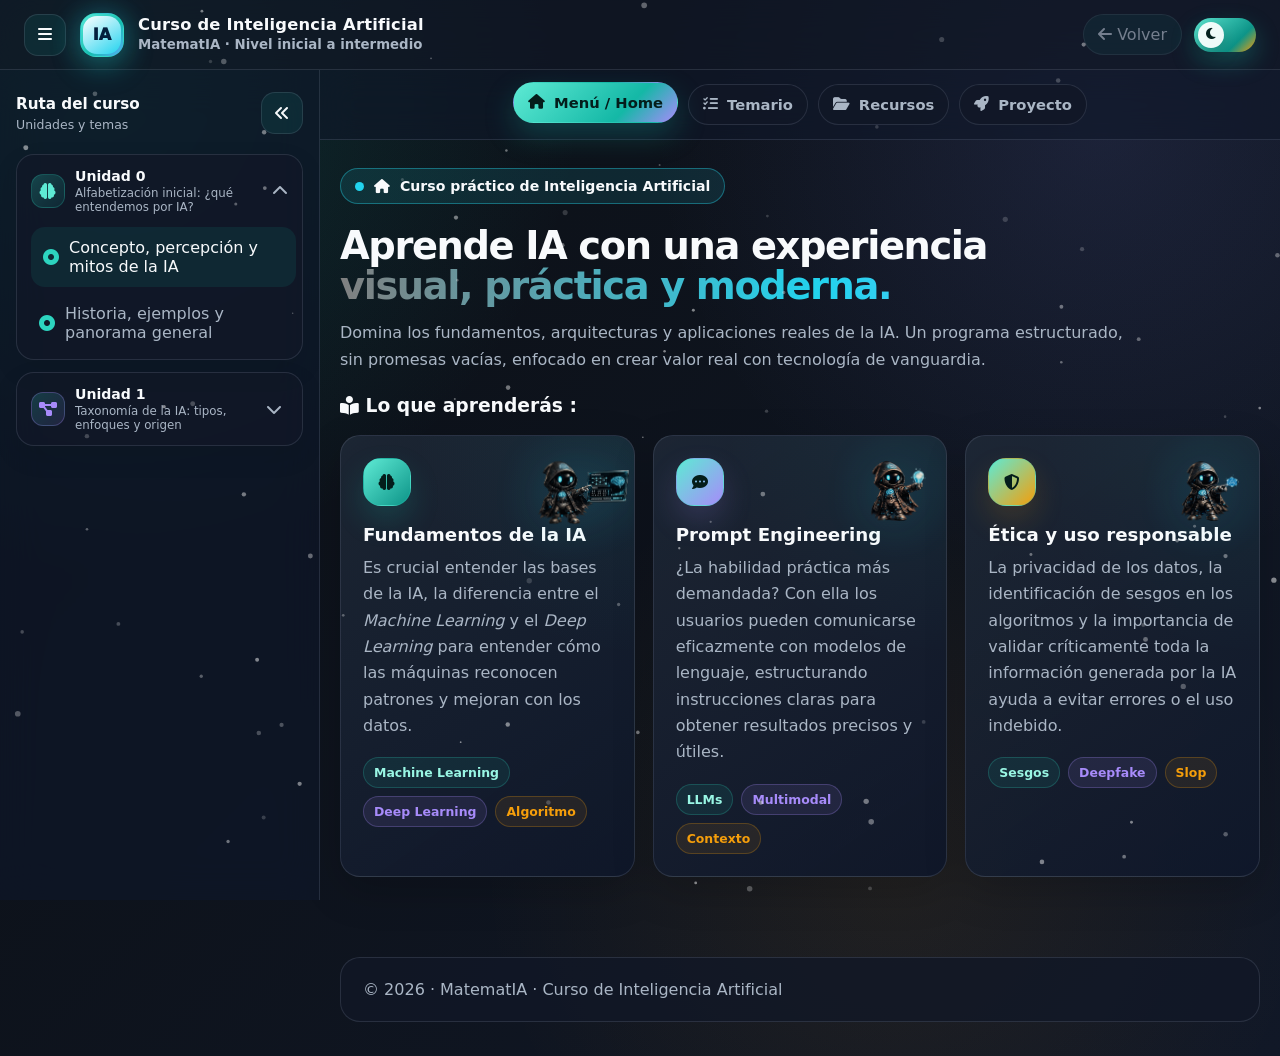
==== index.html @ 4a7d92e7 "03-10-2026" ====
<!DOCTYPE html>

<html data-theme="dark" lang="es">
<head>
<meta charset="utf-8"/>
<meta content="width=device-width, initial-scale=1.0" name="viewport"/>
<title>Curso de Inteligencia Artificial | Teal Academy</title>
<!-- Iconos: Font Awesome CDN -->
<link href="https://cdnjs.cloudflare.com" rel="preconnect"/>
<link href="https://cdnjs.cloudflare.com/ajax/libs/font-awesome/6.5.0/css/all.min.css" rel="stylesheet"/>
<link rel="stylesheet" href="assets/css/base.css">

  <!-- Dependencias del contenido histórico de Unidad 0 -->
  <script src="https://cdn.tailwindcss.com"></script>
  <script src="assets/js/tailwind-config.js"></script>
  <script src="https://unpkg.com/lucide@latest"></script>

  <link rel="stylesheet" href="assets/css/tema-0-1.css">
  <link rel="stylesheet" href="assets/css/tema-0-2.css">
  <link rel="stylesheet" href="assets/css/unidad-1.css">
  <link rel="stylesheet" href="assets/css/tema-1-1.css">
  <link rel="stylesheet" href="assets/css/tema-1-2.css">
  <link rel="stylesheet" href="assets/css/tema-1-3.css">
  <link rel="stylesheet" href="assets/css/tema-1-4.css">
  <link rel="stylesheet" href="assets/css/integracion.css">

</head>
<body>
<canvas aria-hidden="true" class="snow-canvas" id="snowCanvas"></canvas>
<header class="course-header">
<div class="brand">
<button aria-label="Abrir menú lateral" class="collapse-button" id="mobileMenuButton">
<i class="fa-solid fa-bars"></i>
</button>
<div class="brand-icon">
<span class="brand-mark">IA</span>
</div>
<div class="brand-title">
<strong>Curso de Inteligencia Artificial</strong>
<small>MatematIA · Nivel inicial a intermedio</small>
</div>
</div>
<div class="header-actions">
<button aria-disabled="true" class="back-button">
<i class="fa-solid fa-arrow-left"></i>
        Volver
      </button>
<button aria-label="Cambiar tema" class="theme-toggle" id="themeToggle">
<span><i class="fa-solid fa-moon"></i></span>
</button>
</div>
</header>
<div class="app-shell">
<aside class="left-sidebar" id="leftSidebar">
<div class="sidebar-top">
<div class="sidebar-title">
<strong>Ruta del curso</strong>
<small>Unidades y temas</small>
</div>
<button aria-label="Contraer o expandir menú lateral" class="collapse-button sidebar-toggle-button" id="collapseSidebar" title="Contraer o expandir menú lateral">
<i class="fa-solid fa-angles-left" id="collapseIcon"></i>
</button>
</div>
<div id="unitsMenu"></div>
</aside>
<main class="main">
<nav aria-label="Navegación principal" class="top-nav">
<div class="nav-pills">
<button class="nav-pill active" data-section="home">
<i class="fa-solid fa-house"></i>
<span>Menú / Home</span>
</button>
<button class="nav-pill" data-section="temario">
<i class="fa-solid fa-list-check"></i>
<span>Temario</span>
</button>
<!--<button class="nav-pill" data-section="curso">
            <i class="fa-solid fa-graduation-cap"></i>
            <span>Curso</span>
          </button>-->
<button class="nav-pill" data-section="recursos">
<i class="fa-solid fa-folder-open"></i>
<span>Recursos</span>
</button>
<button class="nav-pill" data-section="proyecto">
<i class="fa-solid fa-rocket"></i>
<span>Proyecto</span>
</button>
</div>
</nav>
<section class="hero" id="hero">
<div class="hero-grid">
<div>
<div class="hero-eyebrow">
<i class="fa-solid fa-sparkles"></i>
<span id="heroUnit">Unidad 0</span>
</div>
<h1>
<span id="heroTheme">Fundamentos</span>
<span id="heroTopic">de IA</span>
</h1>
<p id="heroDescription">
              Explora conceptos clave, herramientas y prácticas para construir soluciones inteligentes con una visión clara, ética y aplicada.
            </p>
<div class="cta-row">
<button class="enroll-button" id="enrollButton">
<i class="fa-solid fa-bolt"></i>
                Inscribirme al curso
              </button>
<span class="micro-stat">
<i class="fa-solid fa-clock"></i>
                24 horas estimadas
              </span>
</div>
</div>
<div class="hero-visual">
<img alt="Ilustración IA Generativa" class="hero-image" onmouseout="this.src='assets/images/ia_gen_transparente2.png'" onmouseover="this.src='assets/images/ia_gen_transparente.png'" src="assets/images/ia_gen_transparente2.png"/>
<div class="orbit-card">
<strong>Machine Learning</strong>
<small>Modelos que aprenden de datos</small>
</div>
<div class="orbit-card">
<strong>GenAI</strong>
<small>Prompts, agentes y automatización</small>
</div>
<div class="orbit-card">
<strong>Ética</strong>
<small>Uso responsable y trazable</small>
</div>
</div>
</div>
</section>
<section class="content">
<article class="section active" id="section-home">
<div class="section-header">
<div class="eyebrow"><span class="pulse-dot"></span><i class="fa-solid fa-house"></i> Curso práctico de Inteligencia Artificial</div>
<h2>Aprende IA con una experiencia <span class="gradient-text">visual, práctica y moderna.</span></h2>
<p>
              Domina los fundamentos, arquitecturas y aplicaciones reales de la IA. Un programa estructurado, sin promesas vacías, enfocado en crear valor real con tecnología de vanguardia.
            </p>
</div>
<h3><i class="fa-solid fa-book-open-reader"></i> Lo que aprenderás :</h3>
<div class="cards-grid">
<div class="card">
<div class="section-heading with-mascot">
<div class="card-icon"><i class="fas fa-brain"></i></div>
<h3>Fundamentos de la IA</h3>
<img alt="Mascota robótica del curso presentando conceptos de redes neuronales" class="section-mascot-right" src="assets/images/lumen4.png">
</img></div>
<p>Es crucial entender las bases de la IA, la diferencia entre el <i>Machine Learning</i> y el <i>Deep Learning</i> para entender cómo las máquinas reconocen patrones y mejoran con los datos.</p>
<div class="tag-list">
<span class="tag">Machine Learning</span>
<span class="tag">Deep Learning</span>
<span class="tag">Algoritmo</span>
</div>
</div>
<div class="card">
<div class="section-heading with-mascot">
<div class="card-icon"><i class="fa-solid fa-comment-dots"></i></div>
<h3>Prompt Engineering</h3>
<img alt="Mascota robótica del curso presentando conceptos de redes neuronales" class="section-mascot-right" src="assets/images/lumen1.png"/>
</div>
<p>¿La habilidad práctica más demandada? Con ella los usuarios pueden comunicarse eficazmente con modelos de lenguaje, estructurando instrucciones claras para obtener resultados precisos y útiles.</p>
<div class="tag-list">
<span class="tag">LLMs</span>
<span class="tag">Multimodal</span>
<span class="tag">Contexto</span>
</div>
</div>
<div class="card">
<div class="section-heading with-mascot">
<div class="card-icon"><i class="fa-solid fa-shield-halved"></i></div>
<h3>Ética y uso responsable</h3>
<img alt="Mascota robótica del curso presentando conceptos de redes neuronales" class="section-mascot-right" src="assets/images/lumen3.png"/>
</div>
<p>La privacidad de los datos, la identificación de sesgos en los algoritmos y la importancia de validar críticamente toda la información generada por la IA ayuda a evitar errores o el uso indebido.</p>
<div class="tag-list">
<span class="tag">Sesgos</span>
<span class="tag">Deepfake</span>
<span class="tag">Slop</span>
</div>
</div>
</div>
</article>
<article class="section" id="section-temario">
<div class="section-header">
<div class="eyebrow"><span class="pulse-dot"></span><i class="fa-solid fa-list-check"></i> Temario</div>
<h2>Unidades y temas del curso.</h2>
</div>
<div class="syllabus" id="syllabusList"></div>
</article>
<article class="section" id="section-curso">
<div class="section-header">
<div class="eyebrow"><span class="pulse-dot"></span><i class="fa-solid fa-graduation-cap"></i> Curso</div>
<h2 id="courseSectionTitle">Contenido interactivo del tema.</h2>
<p id="courseSectionDescription">
              Selecciona una unidad y tema desde el menú lateral para actualizar la portada y las tarjetas del carrusel.
            </p>
</div>
<div class="course-toolbar">
<div>
<strong id="currentLessonName">Unidad 0 · Tema 1</strong>
<span id="currentLessonMeta">Concepto, percepción y mitos de la IA</span>
</div>
<div class="progress-wrap">
<div class="progress-label">
<span>Progreso</span>
<span id="progressPercent">35%</span>
</div>
<div class="progress-bar">
<div class="progress-fill" id="progressFill"></div>
</div>
</div>
</div>
<div class="carousel-shell">
<div class="carousel-header">
<div>
<h3 id="carouselTitle">Subtemas del módulo</h3>
<p id="carouselSubtitle">Explora las tarjetas de izquierda a derecha.</p>
</div>
<button class="lesson-expand-button" id="startTopicButton" type="button">
<span class="pulse-dot"></span>
<span class="expand-copy">
<i class="fa-solid fa-book-open-reader"></i>
                  Iniciar tema
                </span>
<span aria-hidden="true" class="expand-icon">
<i class="fa-solid fa-up-right-and-down-left-from-center"></i>
</span>
</button>
<div class="carousel-actions">
<button aria-label="Tarjeta anterior" class="carousel-btn" id="prevCard">
<i class="fa-solid fa-chevron-left"></i>
</button>
<button aria-label="Tarjeta siguiente" class="carousel-btn" id="nextCard">
<i class="fa-solid fa-chevron-right"></i>
</button>
</div>
</div>
<div class="carousel-track" id="lessonCarousel"></div>
</div>
</article>
<article class="section" id="section-recursos">
<div class="section-header">
<div class="eyebrow"><span class="pulse-dot"></span><i class="fa-solid fa-folder-open"></i> Recursos</div>
<h2>Material complementario.</h2>
<p>
              Agrega aquí enlaces, documentos, notebooks, datasets o lecturas recomendadas para reforzar el aprendizaje.
            </p>
</div>
<div class="resource-list">
<a class="resource-card" href="#" onclick="return false;">
<div class="left">
<i class="fa-solid fa-file-pdf"></i>
<div>
<strong>Guía rápida de IA</strong>
<small>Documento introductorio en PDF</small>
</div>
</div>
<i class="fa-solid fa-arrow-up-right-from-square arrow"></i>
</a>
<a class="resource-card" href="#" onclick="return false;">
<div class="left">
<i class="fa-solid fa-code"></i>
<div>
<strong>Notebooks de práctica</strong>
<small>Ejercicios con Python y ejemplos guiados</small>
</div>
</div>
<i class="fa-solid fa-arrow-up-right-from-square arrow"></i>
</a>
<a class="resource-card" href="#" onclick="return false;">
<div class="left">
<i class="fa-solid fa-database"></i>
<div>
<strong>Datasets de ejemplo</strong>
<small>Datos para clasificación, regresión y clustering</small>
</div>
</div>
<i class="fa-solid fa-arrow-up-right-from-square arrow"></i>
</a>
<a class="resource-card" href="#" onclick="return false;">
<div class="left">
<i class="fa-solid fa-link"></i>
<div>
<strong>Lecturas recomendadas</strong>
<small>Artículos sobre IA generativa, ética y automatización</small>
</div>
</div>
<i class="fa-solid fa-arrow-up-right-from-square arrow"></i>
</a>
</div>
</article>
<article class="section" id="section-proyecto">
<div class="section-header">
<div class="eyebrow"><span class="pulse-dot"></span><i class="fa-solid fa-solid fa-rocket"></i> Proyecto final</div>
<h2>Construye un asistente inteligente aplicado a un caso real.</h2>
<p>
              El proyecto busca integrar prompts, análisis de datos, automatización y evaluación de resultados en una solución funcional.
            </p>
</div>
<div class="project-box">
<div class="project-score">
<div class="big">100%</div>
<h3>Proyecto integrador</h3>
<p>
                Al finalizar, el estudiante podrá diseñar un flujo con IA que reciba información, la procese, genere recomendaciones
                y entregue una salida útil para negocio, educación o productividad.
              </p>
<div class="tag-list">
<span class="tag">Prompting</span>
<span class="tag">Datos</span>
<span class="tag">Automatización</span>
<span class="tag">Evaluación</span>
</div>
</div>
<div class="timeline">
<div class="timeline-step">
<div class="number">1</div>
<div>
<h3>Define el problema</h3>
<p>Elige un caso de uso, usuarios objetivo, entradas, salidas y métricas de éxito.</p>
</div>
</div>
<div class="timeline-step">
<div class="number">2</div>
<div>
<h3>Diseña el flujo IA</h3>
<p>Crea prompts, reglas de validación, estructura de datos y lógica de respuesta.</p>
</div>
</div>
<div class="timeline-step">
<div class="number">3</div>
<div>
<h3>Presenta resultados</h3>
<p>Entrega una demo, documentación breve y evaluación de riesgos o mejoras futuras.</p>
</div>
</div>
</div>
</div>
</article>
</section>
<footer>
<span>© 2026 · MatematIA · Curso de Inteligencia Artificial</span>
</footer>
</main>
</div>

<div class="toast" id="toast">
<i class="fa-solid fa-circle-check"></i>
    Solicitud de inscripción registrada.
  </div>


  <!-- ======================================================
       CONTENIDO REAL EMBEBIDO · UNIDAD 0
       Cada topic.segmentOpen abre su segmento y slideIndex.
       ====================================================== -->
<section aria-hidden="true" aria-label="Tema 0.1 Concepto, percepción y mitos de la IA" class="is-closed" id="ia-topic-segment">
<header class="ia-seg-header">
<div class="ia-seg-eyebrow">◈ Curso de IA</div>
<div class="ia-seg-title-wrap">
<h1 class="ia-seg-title">Tema 0.1 · Concepto, percepción y mitos de la IA</h1>
</div>
<button aria-label="Cerrar segmento" class="ia-seg-close" title="Cerrar" type="button">🔙</button>
</header>
<div class="ia-seg-subtitle-bar">
<p class="ia-seg-subtitle" id="iaDynamicSubtitle"></p>
</div>
<main class="ia-seg-viewport">
<div class="ia-seg-track" id="iaTrack">
<!-- ==================================================
           1. CONTENIDO GENERADO POR IA
           ================================================== -->
<article class="ia-slide">
<div class="ia-section-head">
<div>
<h2>¿Puedes reconocer lo generado por IA?</h2>
<p>
              Explora dos mini-retos. Haz clic en cada tarjeta para revelar la respuesta.
              Puedes pedir una nueva pareja aleatoria sin repetir inmediatamente la anterior.
            </p>
</div>
<span class="ia-chip">👁️ Observa · compara · revela</span>
</div>
<div class="ia-grid-2">
<section class="ia-card ia-part">
<div class="ia-part-head">
<h3>🖼️ Reto de imágenes</h3>
<button class="ia-btn secondary" id="newImagePair" type="button">Cambiar pareja</button>
</div>
<div class="ia-flip-grid" id="imagePair"></div>
</section>
<section class="ia-card ia-part">
<div class="ia-part-head">
<h3>🎬 Reto de videos</h3>
<button class="ia-btn secondary" id="newVideoPair" type="button">Cambiar pareja</button>
</div>
<div class="ia-flip-grid" id="videoPair"></div>
</section>
</div>
<!--<div class="ia-card" style="padding:18px;margin-top:18px;">
          <strong style="display:block;margin-bottom:8px;">Nota para implementación</strong>
          <span style="color:var(--muted);line-height:1.6;font-size:13px;">
            Las seis imágenes están incrustadas como SVG dentro del código y los cuatro videos usan
            recursos de demostración. Para una actividad real, sustituye las URLs de la biblioteca por
            materiales cuya procedencia hayas verificado.
          </span>
        </div>-->
</article>
<!-- ==================================================
           2. PERCEPCIÓN SOCIAL
           ================================================== -->
<article class="ia-slide">
<div class="ia-section-head">
<div>
<h2>¿Cómo percibimos a la IA?</h2>
<p>
              Antes de definirla formalmente, registra tu intuición. Tus respuestas se convierten
              en tarjetas para contrastarlas después con el resto del tema.
            </p>
</div>
<span class="ia-chip">💬 Reflexión inicial</span>
</div>
<section class="ia-card ia-question-box" id="perceptionForm">
<div class="ia-question-row">
<label for="q1">¿Qué es la IA para ti?</label>
<textarea id="q1" placeholder="Escribe tu respuesta..."></textarea>
</div>
<div class="ia-question-row">
<label for="q2">¿Crees que la IA piensa?</label>
<input id="q2" placeholder="Sí, no, depende... ¿por qué?" type="text"/>
</div>
<div class="ia-question-row">
<label for="q3">¿Crees que la IA te quitará tu empleo?</label>
<input id="q3" placeholder="Escribe tu percepción..." type="text"/>
</div>
<div class="ia-save-row">
<button class="ia-btn" id="savePerception" type="button">Guardar respuestas</button>
</div>
</section>
<div aria-live="polite" class="ia-response-zone" id="perceptionResponses"></div>
</article>
<!-- ==================================================
           3. CONCEPTO GENERAL
           ================================================== -->
<article class="ia-slide">
<div class="ia-section-head">
<div>
<h2>Concepto general de IA</h2>
<p>
              No existe una sola definición universal. Estas formulaciones muestran cómo el concepto
              ha evolucionado desde “hacer máquinas inteligentes” hasta construir agentes capaces de
              percibir, razonar y actuar.
            </p>
</div>
<span class="ia-chip">🧠 Definiciones clave</span>
</div>
<div class="ia-grid-3">
<section class="ia-card ia-definition">
<div class="quote">
              “La ciencia y la ingeniería de hacer máquinas inteligentes,
              especialmente programas de cómputo inteligentes.”
            </div>
<div class="author">John McCarthy · 2007</div>
</section>
<section class="ia-card ia-definition">
<div class="quote">
              “El estudio de agentes que reciben percepciones del entorno y realizan acciones.”
            </div>
<div class="author">Stuart Russell &amp; Peter Norvig</div>
</section>
<section class="ia-card ia-definition">
<div class="quote">
              “Sistemas diseñados para operar con distintos niveles de autonomía y que,
              tras su despliegue, pueden generar resultados como predicciones, contenido,
              recomendaciones o decisiones.”
            </div>
<div class="author">Síntesis inspirada en la definición del AI Act de la UE</div>
</section>
</div>
<section class="ia-card ia-friendly">
<h3>✨ Una definición más cercana</h3>
<p>
            La IA es una forma de construir sistemas capaces de encontrar patrones, aprender de ejemplos
            y producir una respuesta útil —como una predicción, una recomendación, texto, imágenes o acciones—
            sin que una persona tenga que programar de forma explícita cada decisión posible.
          </p>
</section>
</article>
<!-- ==================================================
           4. IMAGINARIO COLECTIVO
           ================================================== -->
<article class="ia-slide">
<div class="ia-section-head">
<div>
<h2>IA en el imaginario colectivo</h2>
<p>
              El cine, la animación y la ciencia ficción han moldeado gran parte de lo que esperamos,
              tememos o deseamos de una inteligencia artificial.
            </p>
</div>
<span class="ia-chip">🎞️ Cultura pop + IA</span>
</div>
<div class="ia-culture-grid">
<div class="ia-card ia-culture-card" style="background-image: url('https://dialektika.org/wp-content/uploads//2024/10/b5725192-0a5a-4bc3-abff-a5bdcf007e79_16-9-discover-aspect-ratio_default_0.jpg');background-size: cover;background-position: center;background-repeat: no-repeat;"><span>1984</span><h3>Terminator</h3></div>
<div class="ia-card ia-culture-card" style="background-image: url('https://disney.images.edge.bamgrid.com/ripcut-delivery/v2/variant/disney/d78863c9-1d4d-44aa-bfa0-1af5ceb6826b/compose?format=webp&amp;width=2560');background-size: cover;background-position: center;background-repeat: no-repeat;"><span>2014</span><h3>Baymax</h3></div>
<div class="ia-card ia-culture-card" style="background-image: url('https://codigocine.com/wp-content/uploads/2020/05/her-pelicula-foto.jpg');background-size: cover;background-position: center;background-repeat: no-repeat;"><span>2013</span><h3>Her</h3></div>
<div class="ia-card ia-culture-card" style="background-image: url('https://filmfilicos.com/wp-content/uploads/2018/09/yo-robot.jpg');background-size: cover;background-position: center;background-repeat: no-repeat;"><span>2004</span><h3>Yo, Robot</h3></div>
<div class="ia-card ia-culture-card" style="background-image: url('https://static01.nyt.com/images/2017/09/10/arts/10BLADERUNNER2/10BLADERUNNER2-videoSixteenByNineJumbo1600.jpg');background-size: cover;background-position: center;background-repeat: no-repeat;"><span>1982</span><h3>Blade Runner</h3></div>
<div class="ia-card ia-culture-card" style="background-image: url('https://i.blogs.es/83f554/ghost-in-the-shell-2-innocence-3/500_333.jpeg');background-size: cover;background-position: center;background-repeat: no-repeat;"><span>1995</span><h3>Ghost in the Shell</h3></div>
<div class="ia-card ia-culture-card" style="background-image: url('https://imagenes.hobbyconsolas.com/files/image_640_360/uploads/imagenes/2025/04/12/69047ab8bb7b0.jpeg');background-size: cover;background-position: center;background-repeat: no-repeat;"><span>1999</span><h3>Matrix</h3></div>
</div>
<section class="ia-card ia-special" style="background-image: url('https://hips.hearstapps.com/es.h-cdn.co/fotoes/images/peliculas/ex-machina/fotos/29183716-1-esl-ES/FOTOS.jpg');background-size:auto;background-position: center;background-repeat: no-repeat;">
<h3>🎥 Mención especial · Ex Machina (2014)</h3>
<p>
            Suele destacarse como una representación más sobria y plausible de varios dilemas de la IA:
            interacción humano–máquina, manipulación, evaluación de conducta, objetivos no alineados y la
            dificultad de inferir “intenciones” a partir de una conversación convincente. No predice literalmente
            cómo será la IA, pero funciona muy bien como recomendación para discutir límites, confianza y antropomorfización.
          </p>
</section>
<div class="ia-card ia-open-question">
          ¿Qué otro(s) icono(s) de la cultura pop referentes a la IA, agregarías?
        </div>
</article>
<!-- ==================================================
           5. LIMITACIONES INICIALES
           ================================================== -->
<article class="ia-slide">
<div class="ia-section-head">
<div>
<h2>Limitaciones iniciales</h2>
<p>
              Separar capacidades reales de expectativas exageradas ayuda a usar la IA con criterio.
            </p>
</div>
<span class="ia-chip">⚖️ Puede / no puede</span>
</div>
<div class="ia-grid-2">
<section class="ia-card ia-limit-card good">
<h3 class="ia-limit-title">✅ Lo que sí puede hacer la IA</h3>
<div class="ia-limit-list">
<div class="ia-limit-item">
<div class="ia-limit-icon">📊</div>
<div>
<strong>Analizar datos</strong>
<span>Detecta patrones y errores ocultos en grandes cantidades de información en segundos.</span>
</div>
</div>
<div class="ia-limit-item">
<div class="ia-limit-icon">✍️</div>
<div>
<strong>Crear contenido</strong>
<span>Escribe textos, compone música y genera imágenes basándose en ejemplos previos.</span>
</div>
</div>
<div class="ia-limit-item">
<div class="ia-limit-icon">⚙️</div>
<div>
<strong>Automatizar procesos</strong>
<span>Realiza tareas repetitivas como ordenar archivos, responder preguntas frecuentes y programar funciones básicas.</span>
</div>
</div>
<div class="ia-limit-item">
<div class="ia-limit-icon">🔁</div>
<div>
<strong>Aprender de nuevos datos</strong>
<span>Puede reajustarse o actualizarse con información adicional cuando el sistema está diseñado para ello.</span>
</div>
</div>
</div>
</section>
<section class="ia-card ia-limit-card bad">
<h3 class="ia-limit-title">⛔ Lo que no puede hacer la IA</h3>
<div class="ia-limit-list">
<div class="ia-limit-item">
<div class="ia-limit-icon">❤️</div>
<div>
<strong>Sentir emociones</strong>
<span>No experimenta alegría, tristeza ni empatía real; puede reconocer o simular patrones emocionales.</span>
</div>
</div>
<div class="ia-limit-item">
<div class="ia-limit-icon">⚖️</div>
<div>
<strong>Tener conciencia o moral propia</strong>
<span>No posee una brújula ética intrínseca comparable a la responsabilidad moral humana.</span>
</div>
</div>
<div class="ia-limit-item">
<div class="ia-limit-icon">💡</div>
<div>
<strong>Garantizar intuición o creatividad humana</strong>
<span>Puede generar ideas novedosas, pero no hay evidencia de que lo haga mediante experiencia consciente o intuición humana.</span>
</div>
</div>
<div class="ia-limit-item">
<div class="ia-limit-icon">🧾</div>
<div>
<strong>Hacerse responsable</strong>
<span>No asume por sí misma la culpa ni las consecuencias legales o morales de sus actos.</span>
</div>
</div>
</div>
</section>
</div>
<section class="ia-examples">
<h3>Ejemplos de IA</h3>
<div class="ia-examples-grid" id="examplesGrid"></div>
</section>
</article>
<!-- ==================================================
           6. CUESTIONARIO
           ================================================== -->
<article class="ia-slide">
<div class="ia-section-head">
<div>
<h2>Cuestionario</h2>
<p>5 preguntas con distintos formatos para comprobar los conceptos esenciales del tema.</p>
</div>
<span class="ia-chip">🧩 Evaluación · retroalimentación inmediata</span>
</div>
<div class="seg02-quiz-wrap ia-unified-quiz-wrap">
<div class="seg02-quiz-card">
<div class="seg02-quiz-meta">
<span id="iaQuizType">Opción múltiple</span>
<span id="iaQuizCounter">Pregunta 1 de 5</span>
</div>
<div class="seg02-quiz-question" id="iaQuizQuestion"></div>
<div class="seg02-options" id="iaQuizOptions"></div>
<div class="seg02-result" id="iaQuizFeedback"></div>
<div class="seg02-quiz-actions">
<button class="seg02-secondary" id="iaQuizPrev" type="button">← Anterior</button>
<button class="seg02-primary" id="iaQuizNext" type="button">Comprobar</button>
</div>
</div>
<aside class="seg02-quiz-side">
<div class="seg02-score-orb" id="iaScoreOrb">
<div><strong id="iaScore">0</strong><span>aciertos</span></div>
</div>
<h3>Tu progreso</h3>
<p>Responde cada pregunta. Puedes volver atrás para revisar tus respuestas.</p>
<div class="seg02-mini-progress" id="iaMiniProgress"></div>
</aside>
</div>
</article>
</div>
</main>
<footer class="seg02-bottom ia-topic-bottom">
<button aria-label="Sección anterior" class="seg02-navbtn" id="iaPrevSlide" type="button">←</button>
<div class="seg02-progress-wrap">
<div class="seg02-progress-meta">
<span>Progreso del tema</span>
<span id="iaProgressLabel">1 / 6</span>
</div>
<div class="seg02-progress"><span id="iaProgressBar"></span></div>
<div aria-hidden="true" class="seg02-dots" id="iaDots"></div>
</div>
<button aria-label="Sección siguiente" class="seg02-navbtn" id="iaNextSlide" type="button">→</button>
</footer>
</section>

<section aria-hidden="true" aria-label="Tema 0.2 Historia, ejemplos y panorama general" aria-modal="true" class="seg02-overlay" hidden="" id="seg02Overlay" role="dialog">
<div class="seg02-shell">

<header class="ia-seg-header seg02-unified-header">
<div class="ia-seg-eyebrow">◈ Curso de IA</div>
<div class="ia-seg-title-wrap">
<h1 class="ia-seg-title">Tema 0.2 · Historia, ejemplos y panorama general</h1>
</div>
<button aria-label="Cerrar segmento" class="seg02-close" id="seg02Close" title="Atrás" type="button">🔙</button>
</header>
<div class="ia-seg-subtitle-bar seg02-unified-subtitle">
<p class="ia-seg-subtitle" id="seg02CurrentSubtitle">Evolución histórica</p>
</div>

<main class="seg02-stage">
<!-- 1. Evolución histórica -->
<section class="seg02-slide is-active seg02-history-slide" data-subtitle="Evolución histórica">
<section class="timeline-section-wrapper py-24 min-h-screen" id="ai-timeline">
<!-- Elemento de resplandor interactivo del cursor -->
<div class="cursor-glow hidden md:block" id="cursor-glow"></div>
<div class="container mx-auto px-4 sm:px-6 lg:px-8 relative z-10">
<!-- Encabezado de la Sección -->
<div class="text-center max-w-3xl mx-auto mb-20 timeline-item">
<h2 class="text-sm font-bold tracking-widest text-sky-400 uppercase mb-3">Evolución Tecnológica</h2>
<h3 class="text-4xl md:text-5xl font-extrabold text-transparent bg-clip-text bg-gradient-to-r from-sky-400 to-indigo-500 mb-6">
                            Historia de la IA: Hacia 2026
                        </h3>
<p class="text-gray-400 text-lg">
                            Un viaje detallado a través de las mentes, algoritmos y máquinas que forjaron la Inteligencia Artificial, desde sus bases matemáticas hasta la revolución neuro-simbólica.
                        </p>
</div>
<!-- Contenedor Principal de la Línea de Tiempo -->
<div class="relative timeline-container max-w-5xl mx-auto">
<!-- Línea central base (estática) -->
<div class="timeline-base-line absolute h-full border-l-2 border-gray-800 left-1/2 transform -translate-x-1/2 md:left-1/2" aria-hidden="true" style="left: 50%;"></div>
<!-- Línea de progreso dinámica (se llena al hacer scroll) -->
<div class="timeline-progress-line absolute top-0 h-0 border-l-2 border-sky-400 left-1/2 transform -translate-x-1/2 md:left-1/2 z-0 transition-all duration-100 ease-out" id="progress-line" style="left: 50%;"></div>
<!-- ITEM 1: 1943 (Nuevo) -->
<div class="relative z-10 mb-16 flex flex-col md:flex-row justify-between items-center w-full timeline-item">
<!-- Tarjeta Izquierda -->
<div class="order-2 md:order-1 w-full md:w-5/12 pl-16 md:pl-0 md:pr-8 mt-6 md:mt-0">
<div class="timeline-card p-6 rounded-2xl border border-gray-800 relative overflow-hidden group">
<span class="text-sky-400 font-black text-2xl mb-2 block">1943</span>
<h4 class="text-xl font-bold text-white mb-2">El Primer Modelo Neuronal</h4>
<p class="text-gray-400 text-sm">Warren McCulloch y Walter Pitts publican "Un cálculo lógico de las ideas inmanentes en la actividad nerviosa", creando el primer modelo matemático de una red neuronal, sentando las bases lógicas de la IA.</p><br/>
<img alt="" class="w-full h-full object-cover rounded-lg border border-gray-700" src="https://adyacenteposible.com/wp-content/uploads/2026/02/image.png"/>
</div>
</div>
<!-- Punto Central -->
<div class="timeline-dot order-1 md:order-2 absolute left-0 md:left-1/2 transform translate-x-4 md:-translate-x-1/2 w-10 h-10 rounded-full bg-gray-900 border-4 border-sky-500 flex items-center justify-center z-20">
<i class="text-sky-400 w-4 h-4" data-lucide="brain"></i>
</div>
<!-- Espacio Derecho -->
<div class="order-3 w-full md:w-5/12 hidden md:block"></div>
</div>
<!-- ITEM 2: 1950 -->
<div class="relative z-10 mb-16 flex flex-col md:flex-row justify-between items-center w-full timeline-item">
<div class="order-1 w-full md:w-5/12 hidden md:block"></div>
<div class="timeline-dot order-2 absolute left-0 md:left-1/2 transform translate-x-4 md:-translate-x-1/2 w-10 h-10 rounded-full bg-gray-900 border-4 border-indigo-500 flex items-center justify-center z-20">
<i class="text-indigo-400 w-4 h-4" data-lucide="bot"></i>
</div>
<!-- Tarjeta Derecha -->
<div class="order-3 w-full md:w-5/12 pl-16 md:pl-8 mt-6 md:mt-0">
<div class="timeline-card p-6 rounded-2xl border border-gray-800 relative group">
<span class="text-indigo-400 font-black text-2xl mb-2 block">1950</span>
<h4 class="text-xl font-bold text-white mb-2">El Test de Turing</h4>
<p class="text-gray-400 text-sm mb-4">Alan Turing publica su artículo histórico proponiendo una prueba de imitación para determinar si una máquina puede exhibir comportamiento inteligente indistinguible de un humano.</p>
<img alt="" class="w-full h-full object-cover rounded-lg border border-gray-700" src="https://img.innovaciondigital360.com/wp-content/uploads/2021/11/29093356/53.jpg"/>
</div>
</div>
</div>
<!-- ITEM 3: 1956 -->
<div class="relative z-10 mb-16 flex flex-col md:flex-row justify-between items-center w-full timeline-item">
<div class="order-2 md:order-1 w-full md:w-5/12 pl-16 md:pl-0 md:pr-8 mt-6 md:mt-0">
<div class="timeline-card p-6 rounded-2xl border border-gray-800 relative group">
<span class="text-sky-400 font-black text-2xl mb-2 block">1956</span>
<h4 class="text-xl font-bold text-white mb-2">Nace el término "IA"</h4>
<p class="text-gray-400 text-sm">Durante la Conferencia de Dartmouth, John McCarthy acuña oficialmente el término "Inteligencia Artificial", marcando el nacimiento del campo como disciplina académica independiente.</p><br/>
<img alt="" class="w-full h-full object-cover rounded-lg border border-gray-700" src="https://spectrum.ieee.org/media-library/close-up-of-a-black-and-white-photo-of-seven-smiling-men-sitting-on-a-lawn.jpg?id=33603729&amp;width=1000&amp;quality=100"/>
</div>
</div>
<div class="timeline-dot order-1 md:order-2 absolute left-0 md:left-1/2 transform translate-x-4 md:-translate-x-1/2 w-10 h-10 rounded-full bg-gray-900 border-4 border-sky-500 flex items-center justify-center z-20">
<i class="text-sky-400 w-4 h-4" data-lucide="lightbulb"></i>
</div>
<div class="order-3 w-full md:w-5/12 hidden md:block"></div>
</div>
<!-- ITEM 4: 1958 (Nuevo) -->
<div class="relative z-10 mb-16 flex flex-col md:flex-row justify-between items-center w-full timeline-item">
<div class="order-1 w-full md:w-5/12 hidden md:block"></div>
<div class="timeline-dot order-2 absolute left-0 md:left-1/2 transform translate-x-4 md:-translate-x-1/2 w-10 h-10 rounded-full bg-gray-900 border-4 border-indigo-500 flex items-center justify-center z-20">
<i class="text-indigo-400 w-4 h-4" data-lucide="brain-circuit"></i>
</div>
<div class="order-3 w-full md:w-5/12 pl-16 md:pl-8 mt-6 md:mt-0">
<div class="timeline-card p-6 rounded-2xl border border-gray-800 relative group">
<span class="text-indigo-400 font-black text-2xl mb-2 block">1958</span>
<h4 class="text-xl font-bold text-white mb-2">El Perceptrón</h4>
<p class="text-gray-400 text-sm">El primer modelo de aprendizaje inspirado en neuronas con capacidad de clasificación simple es desarrollado por Frank Rosenblatt.</p><br/>
<img alt="" class="w-full h-full object-cover rounded-lg border border-gray-700" src="https://media.geeksforgeeks.org/wp-content/uploads/20251209120638608023/bhu.webp"/>
</div>
</div>
</div>
<!-- ITEM 5: 1966 (Nuevo) -->
<div class="relative z-10 mb-16 flex flex-col md:flex-row justify-between items-center w-full timeline-item">
<div class="order-2 md:order-1 w-full md:w-5/12 pl-16 md:pl-0 md:pr-8 mt-6 md:mt-0">
<div class="timeline-card p-6 rounded-2xl border border-gray-800 relative group">
<span class="text-sky-400 font-black text-2xl mb-2 block">1966</span>
<h4 class="text-xl font-bold text-white mb-2">ELIZA, el Primer Chatbot</h4>
<p class="text-gray-400 text-sm">Joseph Weizenbaum, en el MIT, crea ELIZA, un programa informático capaz de simular una conversación mediante el emparejamiento de patrones, sorprendiendo al mundo al simular ser un psicoterapeuta.</p><br/>
<img alt="" class="w-full h-full object-cover rounded-lg border border-gray-700" src="https://maxmag.gr/wp-content/uploads/2026/04/eliza2.png"/>
</div>
</div>
<div class="timeline-dot order-1 md:order-2 absolute left-0 md:left-1/2 transform translate-x-4 md:-translate-x-1/2 w-10 h-10 rounded-full bg-gray-900 border-4 border-sky-500 flex items-center justify-center z-20">
<i class="text-sky-400 w-4 h-4" data-lucide="message-circle"></i>
</div>
<div class="order-3 w-full md:w-5/12 hidden md:block"></div>
</div>
<!-- ITEM 6: 1974 (Nuevo) -->
<div class="relative z-10 mb-16 flex flex-col md:flex-row justify-between items-center w-full timeline-item">
<div class="order-1 w-full md:w-5/12 hidden md:block"></div>
<div class="timeline-dot order-2 absolute left-0 md:left-1/2 transform translate-x-4 md:-translate-x-1/2 w-10 h-10 rounded-full bg-gray-900 border-4 border-indigo-500 flex items-center justify-center z-20">
<i class="text-indigo-400 w-4 h-4" data-lucide="snowflake"></i>
</div>
<div class="order-3 w-full md:w-5/12 pl-16 md:pl-8 mt-6 md:mt-0">
<div class="timeline-card p-6 rounded-2xl border border-gray-800 relative group">
<span class="text-indigo-400 font-black text-2xl mb-2 block">1974-1980</span>
<h4 class="text-xl font-bold text-white mb-2">Primer invierno de la IA</h4>
<p class="text-gray-400 text-sm">Dentro de la comunidad científica: las expectativas demasiado altas, hardware limitado y menor financiamiento frenan el avance.</p><br/>
<img alt="" class="w-full h-full object-cover rounded-lg border border-gray-700" src="https://muyinteresante.okdiario.com/wp-content/uploads/sites/5/2025/04/6b-Conferencia-de-Dartmouth.jpg?resize=1024,771"/>
</div>
</div>
</div>
<!-- ITEM 5: 1980 (Nuevo) -->
<div class="relative z-10 mb-16 flex flex-col md:flex-row justify-between items-center w-full timeline-item">
<div class="order-2 md:order-1 w-full md:w-5/12 pl-16 md:pl-0 md:pr-8 mt-6 md:mt-0">
<div class="timeline-card p-6 rounded-2xl border border-gray-800 relative group">
<span class="text-sky-400 font-black text-2xl mb-2 block">1980s</span>
<h4 class="text-xl font-bold text-white mb-2">Sistemas Expertos</h4>
<p class="text-gray-400 text-sm">Las empresas comienzan a adoptar IA para resolver problemas lógicos complejos mediante reglas (como XCON). Esta época también estuvo marcada por el llamado "Invierno de la IA" cuando los sistemas no cumplieron las altas expectativas.</p><br/>
<img alt="" class="w-full h-full object-cover rounded-lg border border-gray-700" src="https://www.ceupe.cl/images/easyblog_articles/651/b2ap3_thumbnail_R-1.png"/>
</div>
</div>
<div class="timeline-dot order-1 md:order-2 absolute left-0 md:left-1/2 transform translate-x-4 md:-translate-x-1/2 w-10 h-10 rounded-full bg-gray-900 border-4 border-sky-500 flex items-center justify-center z-20">
<i class="text-sky-400 w-4 h-4" data-lucide="server"></i>
</div>
<div class="order-3 w-full md:w-5/12 hidden md:block"></div>
</div>
<!-- ITEM 6: 1987 -->
<div class="relative z-10 mb-16 flex flex-col md:flex-row justify-between items-center w-full timeline-item">
<div class="order-1 w-full md:w-5/12 hidden md:block"></div>
<div class="timeline-dot order-2 absolute left-0 md:left-1/2 transform translate-x-4 md:-translate-x-1/2 w-10 h-10 rounded-full bg-gray-900 border-4 border-indigo-500 flex items-center justify-center z-20">
<i class="text-indigo-400 w-4 h-4" data-lucide="snowflake"></i>
</div>
<div class="order-3 w-full md:w-5/12 pl-16 md:pl-8 mt-6 md:mt-0">
<div class="timeline-card p-6 rounded-2xl border border-gray-800 relative group">
<span class="text-indigo-400 font-black text-2xl mb-2 block">1987-1993</span>
<h4 class="text-xl font-bold text-white mb-2">Segundo invierno de la IA</h4>
<p class="text-gray-400 text-sm">Durante los años 80, los llamados "sistemas expertos" resultaron caros de mantener, frágiles ante cambios y dependientes de reglas fijas que no podían adaptarse a contextos nuevos. Cuando la burbuja tecnológica de los sistemas expertos colapsó, se produjo el segundo invierno de la IA.</p><br/>
<img alt="" class="w-full h-full object-cover rounded-lg border border-gray-700" src="https://muyinteresante.okdiario.com/wp-content/uploads/sites/5/2025/04/6b-Portada-og.jpg"/>
</div>
</div>
</div>
<!-- ITEM 7: 1997 (Nuevo) -->
<div class="relative z-10 mb-16 flex flex-col md:flex-row justify-between items-center w-full timeline-item">
<div class="order-2 md:order-1 w-full md:w-5/12 pl-16 md:pl-0 md:pr-8 mt-6 md:mt-0">
<div class="timeline-card p-6 rounded-2xl border border-gray-800 relative group">
<span class="text-sky-400 font-black text-2xl mb-2 block">1997</span>
<h4 class="text-xl font-bold text-white mb-2">Deep Blue vence a Kasparov</h4>
<p class="text-gray-400 text-sm">La supercomputadora de IBM derrota al campeón mundial de ajedrez Garry Kasparov, un hito que demostró el increíble poder del procesamiento bruto y los árboles de búsqueda.</p><br/>
<img alt="" class="w-full h-full object-cover rounded-lg border border-gray-700" src="https://liora.io/app/uploads/sites/7/2024/11/Deep-Blue-DataScientest.webp"/>
</div>
</div>
<div class="timeline-dot order-1 md:order-2 absolute left-0 md:left-1/2 transform translate-x-4 md:-translate-x-1/2 w-10 h-10 rounded-full bg-gray-900 border-4 border-sky-500 flex items-center justify-center z-20">
<i class="text-sky-400 w-4 h-4" data-lucide="chess-knight"></i>
</div>
<div class="order-3 w-full md:w-5/12 hidden md:block"></div>
</div>
<!-- ITEM 8: 2000 -->
<div class="relative z-10 mb-16 flex flex-col md:flex-row justify-between items-center w-full timeline-item">
<div class="order-1 w-full md:w-5/12 hidden md:block"></div>
<div class="timeline-dot order-2 absolute left-0 md:left-1/2 transform translate-x-4 md:-translate-x-1/2 w-10 h-10 rounded-full bg-gray-900 border-4 border-indigo-500 flex items-center justify-center z-20">
<i class="text-indigo-400 w-4 h-4" data-lucide="brain-cog"></i>
</div>
<div class="order-3 w-full md:w-5/12 pl-16 md:pl-8 mt-6 md:mt-0">
<div class="timeline-card p-6 rounded-2xl border border-gray-800 relative group">
<span class="text-indigo-400 font-black text-2xl mb-2 block">2000s</span>
<h4 class="text-xl font-bold text-white mb-2">Auge del Aprendizaje Automático</h4>
<p class="text-gray-400 text-sm">El Machine Learning se convierte en una rama dominante, con algoritmos que aprenden de grandes cantidades de datos, impulsando avances en reconocimiento de patrones y predicción.</p><br/>
<img alt="" class="w-full h-full object-cover rounded-lg border border-gray-700" src="https://www.profesionalonline.com/blog/wp-content/uploads/2021/11/que-es-machine-learning-header.jpg"/>
</div>
</div>
</div>
<!-- ITEM 9: 2011 (Nuevo) -->
<div class="relative z-10 mb-16 flex flex-col md:flex-row justify-between items-center w-full timeline-item">
<div class="order-2 md:order-1 w-full md:w-5/12 pl-16 md:pl-0 md:pr-8 mt-6 md:mt-0">
<div class="timeline-card p-6 rounded-2xl border border-gray-800 relative group">
<span class="text-sky-400 font-black text-2xl mb-2 block">2011</span>
<h4 class="text-xl font-bold text-white mb-2">Watson en Jeopardy!</h4>
<p class="text-gray-400 text-sm">La inteligencia artificial de IBM, Watson, derrota a los campeones históricos del programa de trivia Jeopardy!, marcando un punto de inflexión en el procesamiento del lenguaje natural y la respuesta a preguntas abiertas.</p><br/>
<img alt="" class="w-full h-full object-cover rounded-lg border border-gray-700" src="https://i.ytimg.com/vi/P18EdAKuC1U/maxresdefault.jpg"/>
</div>
</div>
<div class="timeline-dot order-1 md:order-2 absolute left-0 md:left-1/2 transform translate-x-4 md:-translate-x-1/2 w-10 h-10 rounded-full bg-gray-900 border-4 border-sky-500 flex items-center justify-center z-20">
<i class="text-sky-400 w-4 h-4" data-lucide="monitor-play"></i>
</div>
<div class="order-3 w-full md:w-5/12 hidden md:block"></div>
</div>
<!-- ITEM 10: 2012 -->
<div class="relative z-10 mb-16 flex flex-col md:flex-row justify-between items-center w-full timeline-item">
<div class="order-1 w-full md:w-5/12 hidden md:block"></div>
<div class="timeline-dot order-2 absolute left-0 md:left-1/2 transform translate-x-4 md:-translate-x-1/2 w-10 h-10 rounded-full bg-gray-900 border-4 border-indigo-500 flex items-center justify-center z-20">
<i class="text-indigo-400 w-4 h-4" data-lucide="network"></i>
</div>
<div class="order-3 w-full md:w-5/12 pl-16 md:pl-8 mt-6 md:mt-0">
<div class="timeline-card p-6 rounded-2xl border border-gray-800 relative group">
<span class="text-indigo-400 font-black text-2xl mb-2 block">2012</span>
<h4 class="text-xl font-bold text-white mb-2">Revolución Deep Learning</h4>
<p class="text-gray-400 text-sm mb-4">La red neuronal AlexNet arrasa en la competencia de visión artificial ImageNet reduciendo drásticamente el margen de error, detonando la explosión del Aprendizaje Profundo acelerado por GPUs.</p>
<img alt="" class="w-full h-full object-cover rounded-lg border border-gray-700" src="https://www.researchgate.net/profile/Hassan-Hassan-10/publication/337830197/figure/fig1/AS:834037371400192@1575861413256/Alexnet-architecture-modified-after-Krizhevsky-et-al-2012.jpg"/>
</div>
</div>
</div>
<!-- ITEM 11: 2014 (Nuevo) -->
<div class="relative z-10 mb-16 flex flex-col md:flex-row justify-between items-center w-full timeline-item">
<div class="order-2 md:order-1 w-full md:w-5/12 pl-16 md:pl-0 md:pr-8 mt-6 md:mt-0">
<div class="timeline-card p-6 rounded-2xl border border-gray-800 relative group">
<span class="text-sky-400 font-black text-2xl mb-2 block">2014</span>
<h4 class="text-xl font-bold text-white mb-2">Nacen las GANs</h4>
<p class="text-gray-400 text-sm">Ian Goodfellow introduce las Redes Generativas Antagónicas (GANs). Al enfrentar a dos redes neuronales (una que genera datos y otra que los evalúa), las máquinas logran por primera vez generar imágenes falsas fotorrealistas.</p><br/>
<img alt="" class="w-full h-full object-cover rounded-lg border border-gray-700" src="https://media.geeksforgeeks.org/wp-content/uploads/20251215095632135766/generative_adverarial_network_gans.webp"/>
</div>
</div>
<div class="timeline-dot order-1 md:order-2 absolute left-0 md:left-1/2 transform translate-x-4 md:-translate-x-1/2 w-10 h-10 rounded-full bg-gray-900 border-4 border-sky-500 flex items-center justify-center z-20">
<i class="text-sky-400 w-4 h-4" data-lucide="sparkles"></i>
</div>
<div class="order-3 w-full md:w-5/12 hidden md:block"></div>
</div>
<!-- ITEM 12: 2016 (Nuevo) -->
<div class="relative z-10 mb-16 flex flex-col md:flex-row justify-between items-center w-full timeline-item">
<div class="order-1 w-full md:w-5/12 hidden md:block"></div>
<div class="timeline-dot order-2 absolute left-0 md:left-1/2 transform translate-x-4 md:-translate-x-1/2 w-10 h-10 rounded-full bg-gray-900 border-4 border-indigo-500 flex items-center justify-center z-20">
<i class="text-indigo-400 w-4 h-4" data-lucide="trophy"></i>
</div>
<div class="order-3 w-full md:w-5/12 pl-16 md:pl-8 mt-6 md:mt-0">
<div class="timeline-card p-6 rounded-2xl border border-gray-800 relative group">
<span class="text-indigo-400 font-black text-2xl mb-2 block">2016</span>
<h4 class="text-xl font-bold text-white mb-2">AlphaGo hace Historia</h4>
<p class="text-gray-400 text-sm mb-4">El sistema AlphaGo de Google DeepMind derrota al 18 veces campeón mundial Lee Sedol en el complejo juego de mesa Go, un juego considerado demasiado intuitivo para ser resuelto solo por fuerza bruta.</p>
<img alt="" class="w-full h-full object-cover rounded-lg border border-gray-700" src="https://ichef.bbci.co.uk/ace/ws/640/amz/worldservice/live/assets/images/2016/03/12/160312101844_go_game_640x360_other_nocredit.jpg.webp"/>
</div>
</div>
</div>
<!-- ITEM 13: 2017 -->
<div class="relative z-10 mb-16 flex flex-col md:flex-row justify-between items-center w-full timeline-item">
<div class="order-2 md:order-1 w-full md:w-5/12 pl-16 md:pl-0 md:pr-8 mt-6 md:mt-0">
<div class="timeline-card p-6 rounded-2xl border border-gray-800 relative group">
<span class="text-sky-400 font-black text-2xl mb-2 block">2017</span>
<h4 class="text-xl font-bold text-white mb-2">La Arquitectura Transformer</h4>
<p class="text-gray-400 text-sm">Investigadores de Google publican el paper "Attention is All You Need", introduciendo los Transformers. Este mecanismo de atención cambia para siempre el NLP, permitiendo a los modelos entender el contexto a largo plazo.</p><br/>
<img alt="" class="w-full h-full object-cover rounded-lg border border-gray-700" src="https://genmind.ch/content/2025/07/attentionisallyouneed.png"/>
</div>
</div>
<div class="timeline-dot order-1 md:order-2 absolute left-0 md:left-1/2 transform translate-x-4 md:-translate-x-1/2 w-10 h-10 rounded-full bg-gray-900 border-4 border-sky-500 flex items-center justify-center z-20">
<i class="text-sky-400 w-4 h-4" data-lucide="layers"></i>
</div>
<div class="order-3 w-full md:w-5/12 hidden md:block"></div>
</div>
<!-- ITEM 14: 2020 (Nuevo) -->
<div class="relative z-10 mb-16 flex flex-col md:flex-row justify-between items-center w-full timeline-item">
<div class="order-1 w-full md:w-5/12 hidden md:block"></div>
<div class="timeline-dot order-2 absolute left-0 md:left-1/2 transform translate-x-4 md:-translate-x-1/2 w-10 h-10 rounded-full bg-gray-900 border-4 border-indigo-500 flex items-center justify-center z-20">
<i class="text-indigo-400 w-4 h-4" data-lucide="message-square-text"></i>
</div>
<div class="order-3 w-full md:w-5/12 pl-16 md:pl-8 mt-6 md:mt-0">
<div class="timeline-card p-6 rounded-2xl border border-gray-800 relative group">
<span class="text-indigo-400 font-black text-2xl mb-2 block">2020</span>
<h4 class="text-xl font-bold text-white mb-2">La Era de la Escala (GPT-3)</h4>
<p class="text-gray-400 text-sm">OpenAI lanza GPT-3, un modelo masivo con 175 mil millones de parámetros. Demuestra que aumentar dramáticamente el tamaño del modelo y los datos lleva al aprendizaje "few-shot", donde la IA resuelve tareas sin entrenamiento específico.</p><br/>
<img alt="" class="w-full h-full object-cover rounded-lg border border-gray-700" src="https://niixer.com/wp-content/uploads/2020/12/1_jfPejaM39BLFhR6FMD-pPQ.png"/>
</div>
</div>
</div>
<!-- ITEM 15: 2022 -->
<div class="relative z-10 mb-16 flex flex-col md:flex-row justify-between items-center w-full timeline-item">
<div class="order-2 md:order-1 w-full md:w-5/12 pl-16 md:pl-0 md:pr-8 mt-6 md:mt-0">
<div class="timeline-card p-6 rounded-2xl border border-gray-800 relative group">
<span class="text-sky-400 font-black text-2xl mb-2 block">2022</span>
<h4 class="text-xl font-bold text-white mb-2">El Boom Generativo</h4>
<p class="text-gray-400 text-sm mb-4">Lanzamiento público de ChatGPT y potentes modelos de imagen como Midjourney y Stable Diffusion. La IA generativa se democratiza globalmente, alcanzando a cientos de millones de usuarios en tiempo récord.</p><br/>
<img alt="" class="w-full h-full object-cover rounded-lg border border-gray-700" src="https://www.juancmejia.com/wp-content/uploads/2023/07/Cuando-fue-creada-ChatGPT.-Historia-y-evolucion.jpg"/>
</div>
</div>
<div class="timeline-dot order-1 md:order-2 absolute left-0 md:left-1/2 transform translate-x-4 md:-translate-x-1/2 w-10 h-10 rounded-full bg-gray-900 border-4 border-sky-500 shadow-[0_0_20px_rgba(56,189,248,0.5)] flex items-center justify-center z-20">
<i class="text-sky-400 w-4 h-4" data-lucide="bot-message-square"></i>
</div>
<div class="order-3 w-full md:w-5/12 hidden md:block"></div>
</div>
<!-- ITEM 16: 2023 -->
<div class="relative z-10 mb-16 flex flex-col md:flex-row justify-between items-center w-full timeline-item">
<div class="order-1 w-full md:w-5/12 hidden md:block"></div>
<div class="timeline-dot order-2 absolute left-0 md:left-1/2 transform translate-x-4 md:-translate-x-1/2 w-10 h-10 rounded-full bg-gray-900 border-4 border-indigo-500 flex items-center justify-center z-20">
<i class="text-indigo-400 w-4 h-4" data-lucide="images"></i>
</div>
<div class="order-3 w-full md:w-5/12 pl-16 md:pl-8 mt-6 md:mt-0">
<div class="timeline-card p-6 rounded-2xl border border-gray-800 relative group">
<span class="text-indigo-400 font-black text-2xl mb-2 block">2023</span>
<h4 class="text-xl font-bold text-white mb-2">Multimodalidad y Agentes</h4>
<p class="text-gray-400 text-sm">Los modelos fundacionales procesan texto, audio y video en tiempo real. Surgen los "Agentes de IA", sistemas capaces de razonar, planificar y ejecutar tareas complejas y encadenadas en la web y software empresarial de forma autónoma.</p><br/>
<img alt="" class="w-full h-full object-cover rounded-lg border border-gray-700" src="https://nocodestartup.io/wp-content/uploads/2025/09/O-que-e-Multimodal-AI-1024x683.png"/>
</div>
</div>
</div>
<!-- ITEM 15: 2025 -->
<div class="relative z-10 mb-16 flex flex-col md:flex-row justify-between items-center w-full timeline-item">
<div class="order-2 md:order-1 w-full md:w-5/12 pl-16 md:pl-0 md:pr-8 mt-6 md:mt-0">
<div class="timeline-card p-6 rounded-2xl border border-gray-800 relative group">
<span class="text-sky-400 font-black text-2xl mb-2 block">2025</span>
<h4 class="text-xl font-bold text-white mb-2">Robótica Autónoma (Embodied AI)</h4>
<p class="text-gray-400 text-sm">La IA da el salto de las pantallas al mundo físico. Los Modelos Fundacionales Físicos (VLA - Vision-Language-Action) permiten a los robots humanoides e industriales generalizar tareas, aprendiendo a interactuar con su entorno.</p>
</div>
</div>
<div class="timeline-dot order-1 md:order-2 absolute left-0 md:left-1/2 transform translate-x-4 md:-translate-x-1/2 w-10 h-10 rounded-full bg-gray-900 border-4 border-sky-500 flex items-center justify-center z-20">
<i class="text-sky-400 w-4 h-4" data-lucide="microchip"></i>
</div>
<div class="order-3 w-full md:w-5/12 hidden md:block"></div>
</div>
<!-- ITEM 16: 2026 (Año Actual) -->
<div class="relative z-10 flex flex-col md:flex-row justify-between items-center w-full timeline-item">
<div class="order-1 w-full md:w-5/12 hidden md:block"></div>
<div class="timeline-dot order-2 absolute left-0 md:left-1/2 transform translate-x-4 md:-translate-x-1/2 w-12 h-12 rounded-full bg-gray-900 border-4 border-indigo-400 shadow-[0_0_25px_rgba(99,102,241,0.8)] flex items-center justify-center z-20">
<i class="text-indigo-400 w-5 h-5 fill-current" data-lucide="zap"></i>
</div>
<div class="order-3 w-full md:w-5/12 pl-16 md:pl-8 mt-6 md:mt-0">
<div class="timeline-card p-6 rounded-2xl border-2 border-indigo-500/50 bg-gradient-to-b from-gray-800 to-gray-900 relative group shadow-[0_0_30px_rgba(99,102,241,0.15)]">
<span class="text-transparent bg-clip-text bg-gradient-to-r from-sky-400 to-indigo-400 font-black text-3xl mb-2 block">2026</span>
<h4 class="text-xl font-bold text-white mb-2">IA Pervasiva y Neuro-simbólica</h4>
<p class="text-gray-300 text-sm mb-4">El presente. La fusión de redes neuronales con sistemas de lógica simbólica reduce las alucinaciones al mínimo. La IA actúa como copiloto ubicuo en sistemas operativos, regulada globalmente e integrada en la infraestructura de la sociedad.</p>
<img alt="" class="w-full h-32 object-cover rounded-lg border border-gray-700" src="https://images.unsplash.com/photo-1550751827-4bd374c3f58b?auto=format&amp;fit=crop&amp;w=600&amp;q=80"/>
</div>
</div>
</div>
</div>
</div>
</section>
</section>
<!-- 2. Ejemplos cotidianos -->
<section class="seg02-slide" data-subtitle="Ejemplos cotidianos">
<div class="seg02-inner">
<div class="seg02-section-head">
<div>
<span class="seg02-badge">02 · Reflexión</span>
<h2>Ejemplos cotidianos</h2>
<p>Piensa en tu relación actual con la IA. Tus respuestas se guardarán localmente en este navegador y se convertirán en tarjetas visuales.</p>
</div>
</div>
<div id="seg02AnswerForm">
<div class="seg02-question-grid">
<article class="seg02-question-card">
<div class="seg02-question-no">Pregunta 01</div>
<label for="seg02Q1">¿Para qué usas la IA en tu día a día?</label>
<textarea id="seg02Q1" placeholder="Ej. redactar, estudiar, programar, analizar datos…"></textarea>
</article>
<article class="seg02-question-card">
<div class="seg02-question-no">Pregunta 02</div>
<label for="seg02Q2">¿Qué herramientas de IA conoces?</label>
<textarea id="seg02Q2" placeholder="Ej. ChatGPT, Gemini, Claude, Copilot…"></textarea>
</article>
<article class="seg02-question-card">
<div class="seg02-question-no">Pregunta 03</div>
<label for="seg02Q3">¿Qué empresas de IA conoces?</label>
<textarea id="seg02Q3" placeholder="Ej. OpenAI, Google, Anthropic, xAI…"></textarea>
</article>
</div>
<div class="seg02-answer-actions">
<button class="seg02-primary" id="seg02SaveAnswers" type="button">Guardar respuestas ✦</button>
</div>
</div>
<div hidden="" id="seg02AnswerResults">
<div class="seg02-answer-grid" id="seg02AnswerGrid"></div>
<div class="seg02-answer-actions">
<button class="seg02-secondary" id="seg02EditAnswers" type="button">Editar respuestas</button>
</div>
</div>
</div>
</section>
<!-- 3. Matrices -->
<section class="seg02-slide" data-subtitle="Principales herramientas y empresas de IA">
<div class="seg02-inner">
<div class="seg02-section-head">
<div>
<span class="seg02-badge">03 · Panorama</span>
<h2>Principales herramientas y empresas de IA</h2>
<p>Compara actores, modelos, capacidades y complementos en una sola vista. La Matriz de Capacidades se muestra de forma predeterminada.</p>
</div>
</div>
<nav aria-label="Cambiar matriz" class="seg02-tabbar">
<button class="seg02-tab is-active" data-matrix="cap" type="button">Matriz de Capacidades</button>
<button class="seg02-tab" data-matrix="comp" type="button">Matriz de Complementos</button>
</nav>
<div class="seg02-table-card">
<div class="seg02-table-scroll">
<div id="seg02MatrixCap"></div>
<div hidden="" id="seg02MatrixComp"></div>
</div>
</div>
</div>
</section>
<!-- 4. Casos -->
<section class="seg02-slide" data-subtitle="Casos relevantes">
<div class="seg02-inner">
<div class="seg02-section-head">
<div>
<span class="seg02-badge">04 · Casos de éxito</span>
<h2>Casos relevantes</h2>
<p>Explora industria, educación y ciencia. Toca o haz clic en una tarjeta para girarla y descubrir la descripción.</p>
</div>
</div>
<nav aria-label="Categorías de casos relevantes" class="seg02-case-nav">
<button class="seg02-case-btn is-active" data-case="industry" type="button">🏭 Industria</button>
<button class="seg02-case-btn" data-case="education" type="button">🎓 Educación</button>
<button class="seg02-case-btn" data-case="science" type="button">🔬 Ciencia</button>
</nav>
<div class="seg02-flip-grid" id="seg02CaseGrid"></div>
</div>
</section>
<!-- 5. Quiz -->
<section class="seg02-slide" data-subtitle="Cuestionario">
<div class="seg02-inner">
<div class="seg02-section-head">
<div>
<span class="seg02-badge">05 · Evaluación</span>
<h2>Cuestionario</h2>
<p>5 preguntas con distintos formatos para comprobar los conceptos esenciales del tema.</p>
</div>
</div>
<div class="seg02-quiz-wrap">
<div class="seg02-quiz-card">
<div class="seg02-quiz-meta">
<span id="seg02QuizType">Opción múltiple</span>
<span id="seg02QuizCounter">Pregunta 1 de 5</span>
</div>
<div class="seg02-quiz-question" id="seg02QuizQuestion"></div>
<div class="seg02-options" id="seg02QuizOptions"></div>
<div class="seg02-result" id="seg02QuizFeedback"></div>
<div class="seg02-quiz-actions">
<button class="seg02-secondary" id="seg02QuizPrev" type="button">← Anterior</button>
<button class="seg02-primary" id="seg02QuizNext" type="button">Comprobar</button>
</div>
</div>
<aside class="seg02-quiz-side">
<div class="seg02-score-orb" id="seg02ScoreOrb">
<div><strong id="seg02Score">0</strong><span>aciertos</span></div>
</div>
<h3>Tu progreso</h3>
<p>Responde cada pregunta. Puedes volver atrás para revisar tus respuestas.</p>
<div class="seg02-mini-progress" id="seg02MiniProgress"></div>
</aside>
</div>
</div>
</section>
</main>
<footer class="seg02-bottom">
<button aria-label="Sección anterior" class="seg02-navbtn" id="seg02Prev" type="button">←</button>
<div class="seg02-progress-wrap">
<div class="seg02-progress-meta">
<span>Progreso del tema</span>
<span id="seg02ProgressLabel">1 / 5</span>
</div>
<div class="seg02-progress"><span id="seg02ProgressBar"></span></div>
<div aria-hidden="true" class="seg02-dots" id="seg02Dots"></div>
</div>
<button aria-label="Sección siguiente" class="seg02-navbtn" id="seg02Next" type="button">→</button>
</footer>
</div>
</section>


<!-- ======================================================
     CONTENIDO REAL EMBEBIDO · UNIDAD 1
     ====================================================== -->

<section class="u1-overlay" id="tema11Overlay" hidden aria-hidden="true" role="dialog" aria-modal="true" aria-label="Tema 1.1 Clasificación por nivel de autonomía">
  <div class="u1-shell">
    <header class="u1-header"><div><div class="u1-eyebrow">◈ Unidad 1 · Taxonomía de la IA</div><h1 class="u1-title">Tema 1.1 · Clasificación por nivel de autonomía</h1></div><button class="u1-close" type="button" aria-label="Cerrar tema">🔙</button></header>
    <div class="u1-subtitle-bar"><p class="u1-subtitle"></p></div>
    <main class="u1-stage"><div class="u1-track"><section class="u1-slide" data-subtitle="IA predictiva"><div class="u1-inner">
<div class="u1-section-head"><div><span class="u1-badge">1.1.1 · IA predictiva</span><h2>De datos históricos a probabilidades futuras</h2><p>La IA predictiva utiliza patrones aprendidos de datos para estimar valores, clases, grupos o comportamientos anómalos. <strong>Machine Learning</strong> es el conjunto de métodos que permite a un sistema ajustar modelos a partir de ejemplos en lugar de programar cada decisión de forma explícita.</p></div></div>
<div class="u1-definition"><h3>IA predictiva + Machine Learning</h3><p>Un flujo típico transforma datos históricos en variables, entrena un modelo y obtiene una predicción sobre datos nuevos. En aprendizaje <strong>supervisado</strong> existen ejemplos con una salida conocida; en aprendizaje <strong>no supervisado</strong> el sistema explora estructura o agrupaciones sin una etiqueta objetivo predefinida.</p><div class="u1-related"><span class="u1-chip">Machine Learning</span><span class="u1-chip">Supervisado</span><span class="u1-chip">No supervisado</span></div></div>
<div class="u1-grid-4">
  <article class="u1-card u1-chart-card"><h3>Regresión</h3><p>Ejemplo: estimar el precio de renta a partir de características de una vivienda.</p><svg class="u1-chart" viewBox="0 0 310 205" role="img" aria-label="Gráfica de regresión lineal">
      <line class="axis" x1="32" y1="174" x2="292" y2="174"/><line class="axis" x1="32" y1="174" x2="32" y2="22"/>
      <line class="grid" x1="32" y1="126" x2="292" y2="126"/><line class="grid" x1="32" y1="78" x2="292" y2="78"/>
      <circle cx="42" cy="150" r="5" fill="#99f6e4" opacity=".9"/><circle cx="72" cy="132" r="5" fill="#99f6e4" opacity=".9"/><circle cx="98" cy="138" r="5" fill="#99f6e4" opacity=".9"/><circle cx="126" cy="110" r="5" fill="#99f6e4" opacity=".9"/><circle cx="154" cy="100" r="5" fill="#99f6e4" opacity=".9"/><circle cx="180" cy="82" r="5" fill="#99f6e4" opacity=".9"/><circle cx="210" cy="78" r="5" fill="#99f6e4" opacity=".9"/><circle cx="238" cy="56" r="5" fill="#99f6e4" opacity=".9"/><circle cx="266" cy="50" r="5" fill="#99f6e4" opacity=".9"/><line class="accent" x1="42" y1="154" x2="276" y2="43"/>
      <text x="210" y="194">m² / variables</text><text x="7" y="32">precio</text>
    </svg></article>
  <article class="u1-card u1-chart-card"><h3>Clasificación</h3><p>Ejemplo: estimar si un cliente comprará o no durante una visita.</p><svg class="u1-chart" viewBox="0 0 310 205" role="img" aria-label="Gráfica de clasificación">
      <line class="axis" x1="32" y1="174" x2="292" y2="174"/><line class="axis" x1="32" y1="174" x2="32" y2="22"/>
      <path d="M125 174 L205 22" stroke="#f8fafc" stroke-width="2" stroke-dasharray="6 6" opacity=".75"/><circle cx="58" cy="132" r="6" fill="#2dd4bf"/><circle cx="74" cy="112" r="6" fill="#2dd4bf"/><circle cx="93" cy="142" r="6" fill="#2dd4bf"/><circle cx="105" cy="118" r="6" fill="#2dd4bf"/><circle cx="118" cy="150" r="6" fill="#2dd4bf"/><circle cx="130" cy="125" r="6" fill="#2dd4bf"/><circle cx="192" cy="74" r="6" fill="#60a5fa"/><circle cx="208" cy="57" r="6" fill="#60a5fa"/><circle cx="225" cy="88" r="6" fill="#60a5fa"/><circle cx="240" cy="68" r="6" fill="#60a5fa"/><circle cx="254" cy="96" r="6" fill="#60a5fa"/><circle cx="268" cy="60" r="6" fill="#60a5fa"/>
      <text x="58" y="162">Clase A</text><text x="226" y="45">Clase B</text>
    </svg></article>
  <article class="u1-card u1-chart-card"><h3>Clustering</h3><p>Ejemplo: descubrir segmentos de clientes con comportamientos similares.</p><svg class="u1-chart" viewBox="0 0 310 205" role="img" aria-label="Gráfica de clustering">
      <line class="axis" x1="32" y1="174" x2="292" y2="174"/><line class="axis" x1="32" y1="174" x2="32" y2="22"/><circle cx="66" cy="128" r="6" fill="#2dd4bf"/><circle cx="80" cy="112" r="6" fill="#2dd4bf"/><circle cx="95" cy="133" r="6" fill="#2dd4bf"/><circle cx="74" cy="145" r="6" fill="#2dd4bf"/><circle cx="102" cy="118" r="6" fill="#2dd4bf"/><circle cx="190" cy="63" r="6" fill="#60a5fa"/><circle cx="208" cy="78" r="6" fill="#60a5fa"/><circle cx="223" cy="56" r="6" fill="#60a5fa"/><circle cx="236" cy="83" r="6" fill="#60a5fa"/><circle cx="202" cy="48" r="6" fill="#60a5fa"/><circle cx="205" cy="137" r="6" fill="#a78bfa"/><circle cx="226" cy="150" r="6" fill="#a78bfa"/><circle cx="243" cy="128" r="6" fill="#a78bfa"/><circle cx="258" cy="146" r="6" fill="#a78bfa"/><circle cx="232" cy="115" r="6" fill="#a78bfa"/>
      <circle cx="84" cy="127" r="42" fill="none" stroke="#2dd4bf" opacity=".25"/><circle cx="215" cy="65" r="42" fill="none" stroke="#60a5fa" opacity=".25"/><circle cx="235" cy="136" r="43" fill="none" stroke="#a78bfa" opacity=".25"/>
      <text x="55" y="190">Grupo 1</text><text x="190" y="28">Grupo 2</text><text x="230" y="190">Grupo 3</text>
    </svg></article>
  <article class="u1-card u1-chart-card"><h3>Detección de anomalías</h3><p>Ejemplo: señalar un valor de venta o consumo atípico respecto del patrón habitual.</p><svg class="u1-chart" viewBox="0 0 310 205" role="img" aria-label="Serie temporal con anomalía">
      <line class="axis" x1="32" y1="174" x2="292" y2="174"/><line class="axis" x1="32" y1="174" x2="32" y2="22"/>
      <line class="grid" x1="32" y1="115" x2="292" y2="115"/><polyline points="38,130 60,124 82,128 104,116 126,121 148,118 170,39 192,119 214,113 236,120 258,108 282,116" fill="none" stroke="#2dd4bf" stroke-width="3"/>
      <circle cx="170" cy="39" r="9" fill="#fb7185"/><text x="181" y="37" fill="#fb7185">anomalía</text><text x="236" y="193">tiempo</text>
    </svg></article>
</div>
<div class="u1-callout"><i class="fa-solid fa-circle-info"></i><div>El tipo de gráfica es didáctico: en un proyecto real se requiere validar variables, calidad de datos, métricas y supuestos antes de usar la predicción para tomar decisiones.</div></div></div></section>
<section class="u1-slide" data-subtitle="IA prescriptiva"><div class="u1-inner">
<div class="u1-section-head"><div><span class="u1-badge">1.1.2 · IA prescriptiva</span><h2>De “qué puede pasar” a “qué conviene hacer”</h2><p>La IA prescriptiva combina predicciones con restricciones, objetivos y escenarios para recomendar acciones. Puede apoyarse en optimización matemática, simulación o aprendizaje por refuerzo.</p></div></div>
<div class="u1-definition"><h3>IA prescriptiva</h3><p>Su pregunta central es: <strong>“dadas estas condiciones y este objetivo, ¿qué acción produce el mejor resultado esperado?”</strong>. No elimina el criterio humano: formaliza alternativas, restricciones y consecuencias para comparar decisiones.</p><div class="u1-related"><span class="u1-chip">Optimización</span><span class="u1-chip">Simulación</span><span class="u1-chip">Aprendizaje por refuerzo</span></div></div>
<div class="u1-grid-3">
  <article class="u1-card u1-chart-card"><h3>Optimización</h3><p>Elegir la combinación de rutas, inventario o presupuesto que minimiza costo o maximiza beneficio bajo restricciones.</p><svg class="u1-chart" viewBox="0 0 310 205" role="img" aria-label="Curva de optimización con punto óptimo">
      <line class="axis" x1="32" y1="174" x2="292" y2="174"/><line class="axis" x1="32" y1="174" x2="32" y2="22"/>
      <path d="M42 152 Q95 88 154 54 Q215 89 278 154" fill="none" stroke="#2dd4bf" stroke-width="3"/>
      <line x1="154" y1="54" x2="154" y2="174" stroke="#60a5fa" stroke-dasharray="5 5"/><circle cx="154" cy="54" r="8" fill="#60a5fa"/><text x="166" y="50">óptimo</text><text x="215" y="194">decisión</text>
    </svg></article>
  <article class="u1-card u1-chart-card"><h3>Simulación</h3><p>Generar muchos escenarios posibles para observar cómo cambia un resultado ante incertidumbre.</p><svg class="u1-chart" viewBox="0 0 310 205" role="img" aria-label="Distribución de resultados simulados">
      <line class="axis" x1="32" y1="174" x2="292" y2="174"/><line class="axis" x1="32" y1="174" x2="32" y2="22"/><rect x="47" y="138" width="22" height="24" rx="4" fill="#60a5fa" opacity="0.45"/><rect x="78" y="112" width="22" height="50" rx="4" fill="#60a5fa" opacity="0.50"/><rect x="109" y="82" width="22" height="80" rx="4" fill="#60a5fa" opacity="0.55"/><rect x="140" y="55" width="22" height="107" rx="4" fill="#60a5fa" opacity="0.60"/><rect x="171" y="73" width="22" height="89" rx="4" fill="#60a5fa" opacity="0.65"/><rect x="202" y="104" width="22" height="58" rx="4" fill="#60a5fa" opacity="0.70"/><rect x="233" y="132" width="22" height="30" rx="4" fill="#60a5fa" opacity="0.75"/><line x1="160" y1="35" x2="160" y2="174" stroke="#facc15" stroke-dasharray="5 5"/><text x="170" y="34">escenario medio</text>
    </svg></article>
  <article class="u1-card u1-chart-card"><h3>Aprendizaje por refuerzo</h3><p>Un agente aprende una política mediante interacción y señales de recompensa acumuladas.</p><svg class="u1-chart" viewBox="0 0 310 205" role="img" aria-label="Recompensa de aprendizaje por refuerzo por episodio">
      <line class="axis" x1="32" y1="174" x2="292" y2="174"/><line class="axis" x1="32" y1="174" x2="32" y2="22"/>
      <polyline class="rl-path" points="38,157 55,150 72,153 90,137 108,142 126,118 145,126 163,96 181,106 201,79 220,87 240,59 260,67 282,42" fill="none" stroke="#2dd4bf" stroke-width="3"/>
      <text x="202" y="194">episodios</text><text x="4" y="30">recompensa</text>
    </svg></article>
</div></div></section>
<section class="u1-slide" data-subtitle="IA agéntica"><div class="u1-inner">
<div class="u1-section-head"><div><span class="u1-badge">1.1.3 · IA agéntica</span><h2>Sistemas que planifican, actúan y revisan</h2><p>Un <strong>agente de IA</strong> es un sistema orientado a objetivos que puede mantener estado, planificar varios pasos, seleccionar herramientas, ejecutar acciones y observar el resultado para decidir qué hacer después.</p></div></div>
<div class="u1-card u1-pad" style="margin-bottom:18px"><h3 class="u1-diagram-title"><i class="fa-solid fa-arrows-rotate"></i>Ciclo simplificado de un agente</h3><div class="agent-loop">
  <div class="u1-card agent-step" data-step="01"><i class="fa-solid fa-bullseye"></i><strong>Objetivo</strong><small>Entiende la meta y criterios de éxito.</small></div>
  <div class="u1-card agent-step" data-step="02"><i class="fa-solid fa-list-check"></i><strong>Plan</strong><small>Divide el objetivo en pasos y prioridades.</small></div>
  <div class="u1-card agent-step" data-step="03"><i class="fa-solid fa-screwdriver-wrench"></i><strong>Herramientas</strong><small>Consulta datos, archivos, APIs o software autorizado.</small></div>
  <div class="u1-card agent-step" data-step="04"><i class="fa-solid fa-eye"></i><strong>Observación</strong><small>Evalúa la salida de cada acción.</small></div>
  <div class="u1-card agent-step" data-step="05"><i class="fa-solid fa-rotate"></i><strong>Replanifica</strong><small>Continúa, corrige o termina según el resultado.</small></div>
</div></div>
<div class="u1-compare" style="margin-bottom:18px"><section class="u1-card u1-compare-side"><h3>Chat de IA</h3><ul><li>Recibe un mensaje.</li><li>Genera una respuesta.</li><li>La interacción suele continuar cuando el usuario vuelve a intervenir.</li><li>Puede usar herramientas, pero no necesariamente mantiene un ciclo autónomo.</li></ul></section><div class="u1-vs">VS</div><section class="u1-card u1-compare-side"><h3>Agente</h3><ul><li>Trabaja hacia un objetivo.</li><li>Puede encadenar varios pasos.</li><li>Usa herramientas y observa resultados.</li><li>Puede decidir la siguiente acción dentro de límites definidos.</li></ul></section></div>
<section class="u1-card u1-demo"><div class="u1-section-head" style="margin-bottom:16px"><div><h3 style="margin:0">Simulador de agente <span class="u1-theory">Sin IA real</span></h3><p>Demostración determinista en JavaScript para visualizar un posible ciclo usuario → agente → herramientas → observación → salida.</p></div></div><div class="u1-demo-grid"><div><div class="u1-field"><label for="tema11AgentGoal">Objetivo ficticio</label><select id="tema11AgentGoal"><option value="ventas">Analizar ventas y sugerir acción</option><option value="agenda">Organizar agenda de trabajo</option><option value="soporte">Resolver incidencia de soporte</option></select></div><div class="u1-demo-actions"><button class="u1-btn primary" id="tema11AgentRun" type="button">▶ Ejecutar simulación</button><button class="u1-btn" id="tema11AgentReset" type="button">Reiniciar</button></div></div><div class="u1-console" id="tema11AgentConsole"><div class="u1-log"><b>LISTO</b><span>Selecciona un objetivo y ejecuta la simulación.</span></div></div></div></section></div></section>
<section class="u1-slide" data-subtitle="Cuestionario"><div class="u1-inner"><div class="u1-section-head"><div><span class="u1-badge">1.1.4 · Evaluación</span><h2>Cuestionario</h2><p>Comprueba las diferencias entre IA predictiva, prescriptiva y agéntica, además de sus componentes principales.</p></div></div><div class="u1-quiz-wrap" id="tema11Quiz">
      <section class="u1-card u1-quiz-card">
        <div class="u1-quiz-meta"><span data-quiz-type>Opción múltiple</span><span data-quiz-counter>Pregunta 1 de 5</span></div>
        <div class="u1-quiz-question" data-quiz-question></div><div class="u1-options" data-quiz-options></div><div class="u1-result" data-quiz-feedback></div>
        <div class="u1-quiz-actions"><button class="u1-btn" data-quiz-prev type="button">← Anterior</button><button class="u1-btn primary" data-quiz-next type="button">Comprobar</button></div>
      </section>
      <aside class="u1-card u1-quiz-side"><div class="u1-score-orb"><div><strong data-quiz-score>0</strong><span>aciertos</span></div></div><h3>Tu progreso</h3><p>Responde cada reactivo y revisa la retroalimentación inmediata.</p><div class="u1-mini-progress" data-quiz-mini></div></aside>
    </div></div></section></div></main>
    <footer class="u1-footer"><button class="u1-navbtn u1-prev" type="button" aria-label="Sección anterior">←</button><div><div class="u1-progress-meta"><span>Progreso del tema</span><span class="u1-progress-label">1 / 4</span></div><div class="u1-progress"><span></span></div><div class="u1-dots" aria-hidden="true"></div></div><button class="u1-navbtn u1-next" type="button" aria-label="Sección siguiente">→</button></footer>
  </div>
</section>

<section class="u1-overlay" id="tema12Overlay" hidden aria-hidden="true" role="dialog" aria-modal="true" aria-label="Tema 1.2 Clasificación por objetivo">
  <div class="u1-shell">
    <header class="u1-header"><div><div class="u1-eyebrow">◈ Unidad 1 · Taxonomía de la IA</div><h1 class="u1-title">Tema 1.2 · Clasificación por objetivo</h1></div><button class="u1-close" type="button" aria-label="Cerrar tema">🔙</button></header>
    <div class="u1-subtitle-bar"><p class="u1-subtitle"></p></div>
    <main class="u1-stage"><div class="u1-track"><section class="u1-slide" data-subtitle="IA discriminativa"><div class="u1-inner">
<div class="u1-section-head"><div><span class="u1-badge">1.2.1 · IA discriminativa</span><h2>Aprender a distinguir estructuras y categorías</h2><p>La IA discriminativa modela diferencias o relaciones en datos existentes: puede clasificar, asignar etiquetas o estimar una frontera entre alternativas. Es frecuente en tareas de Machine Learning.</p></div></div>
<div class="u1-grid-2" style="margin-bottom:18px"><section class="u1-card u1-pad"><h3>Aprendizaje supervisado</h3><p style="color:var(--u1-muted);line-height:1.65">El entrenamiento utiliza ejemplos con una salida conocida. El modelo aprende una relación entre entradas y objetivo.</p><div class="u1-flow"><div class="u1-node"><i class="fa-solid fa-table"></i><strong>Datos + etiqueta</strong><small>Ej.: foto + “gato”</small></div><i class="fa-solid fa-arrow-right u1-flow-arrow"></i><div class="u1-node"><i class="fa-solid fa-gears"></i><strong>Modelo</strong><small>Ajusta parámetros</small></div><i class="fa-solid fa-arrow-right u1-flow-arrow"></i><div class="u1-node"><i class="fa-solid fa-tags"></i><strong>Predicción</strong><small>Clase o valor</small></div></div><div class="u1-task-list"><div class="u1-task"><span class="u1-task-icon"><i class="fa-solid fa-tags"></i></span><div><strong>Clasificación</strong><span>Asignar una categoría: fraude/no fraude, gato/perro, compra/no compra.</span></div></div><div class="u1-task"><span class="u1-task-icon"><i class="fa-solid fa-chart-line"></i></span><div><strong>Regresión</strong><span>Estimar un valor continuo: demanda, precio o tiempo de entrega.</span></div></div></div></section>
<section class="u1-card u1-pad"><h3>Aprendizaje no supervisado</h3><p style="color:var(--u1-muted);line-height:1.65">El conjunto de entrenamiento no incluye una etiqueta objetivo explícita. El modelo explora similitudes, estructura y patrones.</p><div class="u1-flow"><div class="u1-node"><i class="fa-solid fa-database"></i><strong>Datos</strong><small>Sin etiqueta objetivo</small></div><i class="fa-solid fa-arrow-right u1-flow-arrow"></i><div class="u1-node"><i class="fa-solid fa-magnifying-glass-chart"></i><strong>Exploración</strong><small>Busca estructura</small></div><i class="fa-solid fa-arrow-right u1-flow-arrow"></i><div class="u1-node"><i class="fa-solid fa-object-group"></i><strong>Patrones</strong><small>Grupos o rarezas</small></div></div><div class="u1-task-list"><div class="u1-task"><span class="u1-task-icon"><i class="fa-solid fa-people-group"></i></span><div><strong>Clustering</strong><span>Agrupar clientes o productos según similitud.</span></div></div><div class="u1-task"><span class="u1-task-icon"><i class="fa-solid fa-triangle-exclamation"></i></span><div><strong>Anomalías</strong><span>Detectar comportamientos atípicos o casos raros.</span></div></div></div></section></div>
<div class="u1-callout"><i class="fa-solid fa-lightbulb"></i><div>“Discriminativa” y “supervisada/no supervisada” no son exactamente el mismo eje de clasificación: aquí se presentan juntas porque son conceptos estrechamente relacionados en tareas de Machine Learning.</div></div></div></section>
<section class="u1-slide" data-subtitle="IA basada en reglas"><div class="u1-inner">
<div class="u1-section-head"><div><span class="u1-badge">1.2.2 · IA basada en reglas</span><h2>Decisiones explícitas: “si ocurre X, entonces haz Y”</h2><p>Un sistema basado en reglas ejecuta lógica escrita por personas o expertos. No necesita aprender patrones de datos para aplicar esas reglas, aunque puede combinarse con modelos de aprendizaje.</p></div></div>
<div class="u1-grid-2"><section class="u1-card u1-pad"><h3 class="u1-diagram-title"><i class="fa-solid fa-code-branch"></i>Ejemplo: decisión de crédito ficticia</h3><div class="rule-tree"><div class="rule-level"><div class="rule-node"><strong>¿Documentación completa?</strong></div></div><div class="rule-connector"></div><div class="rule-level"><div class="rule-node">NO → solicitar documentos</div><div class="rule-node">SÍ → evaluar siguiente regla</div></div><div class="rule-connector"></div><div class="rule-level"><div class="rule-node"><strong>¿Ingreso ≥ umbral?</strong></div></div><div class="rule-connector"></div><div class="rule-level"><div class="rule-node">NO → revisión manual</div><div class="rule-node">SÍ → continuar validación</div></div></div></section><section class="u1-card u1-pad"><h3>Características</h3><div class="u1-task-list"><div class="u1-task"><span class="u1-task-icon"><i class="fa-solid fa-code"></i></span><div><strong>Lógica explícita</strong><span>Las condiciones se definen de forma legible y auditable.</span></div></div><div class="u1-task"><span class="u1-task-icon"><i class="fa-solid fa-scale-balanced"></i></span><div><strong>Consistencia</strong><span>Mismas entradas producen la misma rama de decisión si las reglas no cambian.</span></div></div><div class="u1-task"><span class="u1-task-icon"><i class="fa-solid fa-user-pen"></i></span><div><strong>Mantenimiento humano</strong><span>Cambiar políticas requiere modificar reglas o parámetros definidos.</span></div></div></div><div class="u1-callout"><i class="fa-solid fa-shield-halved"></i><div>El ejemplo es únicamente didáctico. Decisiones reales de crédito requieren criterios legales, de riesgo, explicabilidad y controles humanos adecuados.</div></div></section></div></div></section>
<section class="u1-slide" data-subtitle="IA generativa (GenIA)"><div class="u1-inner">
<div class="u1-section-head"><div><span class="u1-badge">1.2.3 · IA generativa</span><h2>Modelos que producen nuevas secuencias y contenidos</h2><p>La IA generativa aprende regularidades de grandes conjuntos de datos para producir nuevas salidas: texto, imágenes, audio, video, código u otras representaciones. Un <strong>LLM</strong> (Large Language Model) es un modelo de lenguaje de gran escala entrenado para modelar y generar secuencias lingüísticas.</p></div></div>
<div class="u1-card u1-pad" style="margin-bottom:18px"><h3 class="u1-diagram-title"><i class="fa-solid fa-wand-magic-sparkles"></i>Un prompt, varias formas de salida</h3><div class="u1-flow"><div class="u1-node"><i class="fa-solid fa-keyboard"></i><strong>Prompt</strong><small>Intención + contexto + restricciones</small></div><i class="fa-solid fa-arrow-right u1-flow-arrow"></i><div class="u1-node gen-pulse"><i class="fa-solid fa-brain"></i><strong>Modelo generativo</strong><small>Patrones aprendidos + contexto</small></div><i class="fa-solid fa-arrow-right u1-flow-arrow"></i><div class="u1-node"><i class="fa-solid fa-layer-group"></i><strong>Variantes</strong><small>Texto · imagen · código · estructura</small></div></div></div>
<section class="u1-card u1-demo"><div class="u1-section-head" style="margin-bottom:14px"><div><h3 style="margin:0">Simulador de iteraciones <span class="u1-theory">Sin modelo de IA</span></h3><p>Cada clic rota entre variantes predefinidas para representar que una generación puede cambiar entre iteraciones.</p></div><span class="u1-badge" id="tema12Iteration">Iteración 1</span></div><div class="u1-field"><label for="tema12Prompt">Prompt de ejemplo</label><textarea id="tema12Prompt">Explica un concepto de IA para una capacitación empresarial con un ejemplo sencillo.</textarea></div><div class="u1-demo-actions"><button class="u1-btn primary" id="tema12Generate" type="button">✦ Generar otra iteración</button></div><div class="u1-generation-output" id="tema12Outputs"></div></section></div></section>
<section class="u1-slide" data-subtitle="Cuestionario"><div class="u1-inner"><div class="u1-section-head"><div><span class="u1-badge">1.2.4 · Evaluación</span><h2>Cuestionario</h2><p>Repasa IA discriminativa, aprendizaje supervisado/no supervisado, sistemas de reglas e IA generativa.</p></div></div><div class="u1-quiz-wrap" id="tema12Quiz">
      <section class="u1-card u1-quiz-card">
        <div class="u1-quiz-meta"><span data-quiz-type>Opción múltiple</span><span data-quiz-counter>Pregunta 1 de 5</span></div>
        <div class="u1-quiz-question" data-quiz-question></div><div class="u1-options" data-quiz-options></div><div class="u1-result" data-quiz-feedback></div>
        <div class="u1-quiz-actions"><button class="u1-btn" data-quiz-prev type="button">← Anterior</button><button class="u1-btn primary" data-quiz-next type="button">Comprobar</button></div>
      </section>
      <aside class="u1-card u1-quiz-side"><div class="u1-score-orb"><div><strong data-quiz-score>0</strong><span>aciertos</span></div></div><h3>Tu progreso</h3><p>Responde cada reactivo y revisa la retroalimentación inmediata.</p><div class="u1-mini-progress" data-quiz-mini></div></aside>
    </div></div></section></div></main>
    <footer class="u1-footer"><button class="u1-navbtn u1-prev" type="button" aria-label="Sección anterior">←</button><div><div class="u1-progress-meta"><span>Progreso del tema</span><span class="u1-progress-label">1 / 4</span></div><div class="u1-progress"><span></span></div><div class="u1-dots" aria-hidden="true"></div></div><button class="u1-navbtn u1-next" type="button" aria-label="Sección siguiente">→</button></footer>
  </div>
</section>

<section class="u1-overlay" id="tema13Overlay" hidden aria-hidden="true" role="dialog" aria-modal="true" aria-label="Tema 1.3 Clasificación por nivel de capacidad">
  <div class="u1-shell">
    <header class="u1-header"><div><div class="u1-eyebrow">◈ Unidad 1 · Taxonomía de la IA</div><h1 class="u1-title">Tema 1.3 · Clasificación por nivel de capacidad</h1></div><button class="u1-close" type="button" aria-label="Cerrar tema">🔙</button></header>
    <div class="u1-subtitle-bar"><p class="u1-subtitle"></p></div>
    <main class="u1-stage"><div class="u1-track"><section class="u1-slide" data-subtitle="IA débil"><div class="u1-inner"><div class="u1-section-head"><div><span class="u1-badge">1.3.1 · IA débil</span><h2>IA débil <span class="u1-chip">Capacidad actual especializada</span></h2><p>Sistemas diseñados para resolver tareas específicas y acotadas. No implica una mente general ni comprensión universal.</p></div></div><div class="u1-definition "><h3>Idea central</h3><p>El término “débil” describe una inteligencia funcional dentro de un dominio limitado. La mayoría de los sistemas desplegados hoy encajan en esta idea.</p></div><div class="u1-grid-3"><section class="u1-card u1-pad"><div class="u1-task-list"><div class="u1-task"><span class="u1-task-icon"><i class="fa-solid fa-envelope-circle-check"></i></span><div><strong>Filtrado de spam</strong><span>Clasificar mensajes según señales aprendidas.</span></div></div></div></section><section class="u1-card u1-pad"><div class="u1-task-list"><div class="u1-task"><span class="u1-task-icon"><i class="fa-solid fa-camera"></i></span><div><strong>Visión específica</strong><span>Detectar objetos o defectos en imágenes.</span></div></div></div></section><section class="u1-card u1-pad"><div class="u1-task-list"><div class="u1-task"><span class="u1-task-icon"><i class="fa-solid fa-arrow-trend-up"></i></span><div><strong>Pronóstico</strong><span>Estimar demanda o ventas con variables definidas.</span></div></div></div></section></div></div></section>
<section class="u1-slide" data-subtitle="IA fuerte"><div class="u1-inner"><div class="u1-section-head"><div><span class="u1-badge">1.3.2 · IA fuerte</span><h2>IA fuerte <span class="u1-theory">Hipotética / teórica</span></h2><p>Concepto teórico de una IA con capacidades cognitivas generales comparables a las humanas en una amplia variedad de tareas.</p></div></div><div class="u1-definition hypothesis-glow"><h3>Idea central</h3><p>En esta unidad se usa “IA fuerte” como etiqueta conceptual cercana a la idea de inteligencia general: razonamiento flexible, transferencia entre dominios y aprendizaje amplio.</p></div><div class="u1-grid-3"><section class="u1-card u1-pad"><div class="u1-task-list"><div class="u1-task"><span class="u1-task-icon"><i class="fa-solid fa-flask-vial"></i></span><div><strong>Investigar entre dominios</strong><span>Combinar conocimiento científico diverso para resolver un problema nuevo.</span></div></div></div></section><section class="u1-card u1-pad"><div class="u1-task-list"><div class="u1-task"><span class="u1-task-icon"><i class="fa-solid fa-person-chalkboard"></i></span><div><strong>Aprender una profesión nueva</strong><span>Adquirir habilidades complejas sin estar limitada a una sola tarea predefinida.</span></div></div></div></section><section class="u1-card u1-pad"><div class="u1-task-list"><div class="u1-task"><span class="u1-task-icon"><i class="fa-solid fa-comments"></i></span><div><strong>Adaptarse socialmente</strong><span>Comprender contextos nuevos y transferir experiencia entre situaciones.</span></div></div></div></section></div></div></section>
<section class="u1-slide" data-subtitle="ANI · IA Estrecha"><div class="u1-inner"><div class="u1-section-head"><div><span class="u1-badge">1.3.3 · ANI</span><h2>ANI · Artificial Narrow Intelligence / IA Estrecha <span class="u1-chip">Capacidad actual especializada</span></h2><p>Categoría de IA especializada en tareas o dominios delimitados. Puede ser muy capaz dentro de su especialidad sin convertirse en inteligencia general.</p></div></div><div class="u1-definition "><h3>Idea central</h3><p>ANI permite describir sistemas actuales que traducen, reconocen voz, recomiendan contenido o generan lenguaje, pero siguen operando dentro de capacidades y objetivos específicos.</p></div><div class="u1-grid-3"><section class="u1-card u1-pad"><div class="u1-task-list"><div class="u1-task"><span class="u1-task-icon"><i class="fa-solid fa-language"></i></span><div><strong>Traductores</strong><span>Transformar texto o voz entre idiomas.</span></div></div></div></section><section class="u1-card u1-pad"><div class="u1-task-list"><div class="u1-task"><span class="u1-task-icon"><i class="fa-solid fa-microphone-lines"></i></span><div><strong>Asistentes de voz</strong><span>Reconocer comandos, responder consultas y ejecutar funciones concretas.</span></div></div></div></section><section class="u1-card u1-pad"><div class="u1-task-list"><div class="u1-task"><span class="u1-task-icon"><i class="fa-solid fa-message"></i></span><div><strong>LLM</strong><span>Procesar y generar lenguaje dentro de las capacidades del modelo y sus herramientas.</span></div></div></div></section></div></div></section>
<section class="u1-slide" data-subtitle="AGI · IA General"><div class="u1-inner"><div class="u1-section-head"><div><span class="u1-badge">1.3.4 · AGI</span><h2>AGI · Artificial General Intelligence / IA General <span class="u1-theory">Hipotética / teórica</span></h2><p>Hipótesis de una IA capaz de aprender, transferir conocimiento y realizar una gran variedad de tareas intelectuales con flexibilidad comparable a la humana.</p></div></div><div class="u1-definition hypothesis-glow"><h3>Idea central</h3><p>AGI no es simplemente “un chatbot más grande”: el concepto implica generalización transversal, adaptación robusta y desempeño amplio en tareas no diseñadas una por una.</p></div><div class="u1-grid-3"><section class="u1-card u1-pad"><div class="u1-task-list"><div class="u1-task"><span class="u1-task-icon"><i class="fa-solid fa-user-doctor"></i></span><div><strong>Cambiar de profesión</strong><span>Pasar de medicina a programación o derecho aprendiendo los nuevos dominios de manera general.</span></div></div></div></section><section class="u1-card u1-pad"><div class="u1-task-list"><div class="u1-task"><span class="u1-task-icon"><i class="fa-solid fa-puzzle-piece"></i></span><div><strong>Resolver problemas inéditos</strong><span>Transferir principios y experiencia a situaciones nuevas.</span></div></div></div></section><section class="u1-card u1-pad"><div class="u1-task-list"><div class="u1-task"><span class="u1-task-icon"><i class="fa-solid fa-book-open"></i></span><div><strong>Aprender de forma amplia</strong><span>Integrar conocimientos y habilidades de muchos dominios con autonomía intelectual.</span></div></div></div></section></div></div></section>
<section class="u1-slide" data-subtitle="ASI · Superinteligencia"><div class="u1-inner"><div class="u1-section-head"><div><span class="u1-badge">1.3.5 · ASI</span><h2>ASI · Artificial Superintelligence / Superinteligencia <span class="u1-theory">Hipotética / teórica</span></h2><p>Concepto teórico de una inteligencia artificial que superaría ampliamente las capacidades humanas en prácticamente todos los dominios cognitivos relevantes y podría incluir mecanismos de automejora.</p></div></div><div class="u1-definition hypothesis-glow"><h3>Idea central</h3><p>ASI pertenece a escenarios especulativos y de investigación prospectiva. Los ejemplos siguientes ilustran el concepto, no capacidades demostradas.</p></div><div class="u1-grid-3"><section class="u1-card u1-pad"><div class="u1-task-list"><div class="u1-task"><span class="u1-task-icon"><i class="fa-solid fa-dna"></i></span><div><strong>Descubrimiento científico superhumano</strong><span>Resolver problemas científicos con una velocidad y amplitud muy superiores a equipos humanos.</span></div></div></div></section><section class="u1-card u1-pad"><div class="u1-task-list"><div class="u1-task"><span class="u1-task-icon"><i class="fa-solid fa-earth-americas"></i></span><div><strong>Optimización sistémica</strong><span>Modelar sistemas globales extremadamente complejos y proponer estrategias multidominio.</span></div></div></div></section><section class="u1-card u1-pad"><div class="u1-task-list"><div class="u1-task"><span class="u1-task-icon"><i class="fa-solid fa-arrow-up-right-dots"></i></span><div><strong>Automejora avanzada</strong><span>Mejorar sus propios procesos de razonamiento o diseño bajo escenarios teóricos.</span></div></div></div></section></div></div></section>
<section class="u1-slide" data-subtitle="Cuestionario"><div class="u1-inner"><div class="u1-section-head"><div><span class="u1-badge">1.3.6 · Evaluación</span><h2>Cuestionario</h2><p>Distingue categorías actuales especializadas de conceptos hipotéticos de inteligencia general y superinteligencia.</p></div></div><div class="u1-quiz-wrap" id="tema13Quiz">
      <section class="u1-card u1-quiz-card">
        <div class="u1-quiz-meta"><span data-quiz-type>Opción múltiple</span><span data-quiz-counter>Pregunta 1 de 5</span></div>
        <div class="u1-quiz-question" data-quiz-question></div><div class="u1-options" data-quiz-options></div><div class="u1-result" data-quiz-feedback></div>
        <div class="u1-quiz-actions"><button class="u1-btn" data-quiz-prev type="button">← Anterior</button><button class="u1-btn primary" data-quiz-next type="button">Comprobar</button></div>
      </section>
      <aside class="u1-card u1-quiz-side"><div class="u1-score-orb"><div><strong data-quiz-score>0</strong><span>aciertos</span></div></div><h3>Tu progreso</h3><p>Responde cada reactivo y revisa la retroalimentación inmediata.</p><div class="u1-mini-progress" data-quiz-mini></div></aside>
    </div></div></section></div></main>
    <footer class="u1-footer"><button class="u1-navbtn u1-prev" type="button" aria-label="Sección anterior">←</button><div><div class="u1-progress-meta"><span>Progreso del tema</span><span class="u1-progress-label">1 / 6</span></div><div class="u1-progress"><span></span></div><div class="u1-dots" aria-hidden="true"></div></div><button class="u1-navbtn u1-next" type="button" aria-label="Sección siguiente">→</button></footer>
  </div>
</section>

<section class="u1-overlay" id="tema14Overlay" hidden aria-hidden="true" role="dialog" aria-modal="true" aria-label="Tema 1.4 ¿Qué disciplinas dan vida a la Inteligencia Artificial?">
  <div class="u1-shell">
    <header class="u1-header"><div><div class="u1-eyebrow">◈ Unidad 1 · Taxonomía de la IA</div><h1 class="u1-title">Tema 1.4 · ¿Qué disciplinas dan vida a la Inteligencia Artificial?</h1></div><button class="u1-close" type="button" aria-label="Cerrar tema">🔙</button></header>
    <div class="u1-subtitle-bar"><p class="u1-subtitle"></p></div>
    <main class="u1-stage"><div class="u1-track"><section class="u1-slide" data-subtitle="Disciplinas que construyen la IA"><div class="u1-inner">
<div class="u1-section-head"><div><span class="u1-badge">1.4.1 · Mapa disciplinar</span><h2>Disciplinas que construyen la Inteligencia Artificial</h2><p>La IA surge de una convergencia de conocimientos: preguntas sobre mente y lenguaje, modelos del comportamiento, matemáticas, computación, datos, control y máquinas.</p></div></div>
<div class="u1-discipline-tree"><div class="u1-tree-core"><div><i class="fa-solid fa-brain"></i><strong style="display:block;margin-top:12px">Inteligencia Artificial</strong><small style="color:var(--u1-muted)">Convergencia interdisciplinaria</small></div></div><div class="u1-tree-groups">
<section class="u1-card u1-tree-group"><h3><i class="fa-solid fa-landmark"></i>Humanidades</h3><div class="u1-tree-items"><span class="u1-tree-item"><i class="fa-solid fa-scale-balanced"></i>Filosofía</span><span class="u1-tree-item"><i class="fa-solid fa-language"></i>Lingüística</span></div></section>
<section class="u1-card u1-tree-group"><h3><i class="fa-solid fa-dna"></i>Ciencias Biológicas</h3><div class="u1-tree-items"><span class="u1-tree-item"><i class="fa-solid fa-leaf"></i>Biología</span><span class="u1-tree-item"><i class="fa-solid fa-head-side-virus"></i>Psicología</span><span class="u1-tree-item"><i class="fa-solid fa-brain"></i>Neurociencia</span></div></section>
<section class="u1-card u1-tree-group"><h3><i class="fa-solid fa-square-root-variable"></i>Ciencias Exactas</h3><div class="u1-tree-items"><span class="u1-tree-item"><i class="fa-solid fa-calculator"></i>Matemáticas</span><span class="u1-tree-item"><i class="fa-solid fa-chess"></i>Teoría de Juegos</span><span class="u1-tree-item"><i class="fa-solid fa-laptop-code"></i>Ciencias de la Computación</span></div></section>
<section class="u1-card u1-tree-group"><h3><i class="fa-solid fa-gears"></i>Ingenierías</h3><div class="u1-tree-items"><span class="u1-tree-item"><i class="fa-solid fa-robot"></i>Cibernética / Robótica</span><span class="u1-tree-item"><i class="fa-solid fa-database"></i>Ingeniería de Datos</span></div></section>
</div></div></div></section>
<section class="u1-slide" data-subtitle="Humanidades y Ciencias Biológicas"><div class="u1-inner"><div class="u1-section-head"><div><span class="u1-badge">1.4.2 · Humanidades y Ciencias Biológicas</span><h2>Mente, lenguaje, conducta y vida</h2><p>Estas disciplinas ayudan a formular qué significa aprender, percibir, razonar, comunicarse y actuar dentro de un entorno.</p></div></div><div class="u1-discipline-grid"><article class="u1-card u1-discipline"><div class="u1-discipline-icon"><i class="fa-solid fa-scale-balanced"></i></div><h3>Filosofía</h3><p>Aporta preguntas sobre conocimiento, razonamiento, ética, mente, responsabilidad y qué significa actuar de forma racional.</p></article><article class="u1-card u1-discipline"><div class="u1-discipline-icon"><i class="fa-solid fa-brain"></i></div><h3>Psicología Cognitiva</h3><p>Estudia procesos como atención, memoria, percepción y solución de problemas que inspiran modelos y pruebas de comportamiento inteligente.</p></article><article class="u1-card u1-discipline"><div class="u1-discipline-icon"><i class="fa-solid fa-seedling"></i></div><h3>Psicología Evolutiva</h3><p>Analiza cómo surgen capacidades y estrategias adaptativas, aportando perspectivas sobre aprendizaje, conducta y toma de decisiones.</p></article><article class="u1-card u1-discipline"><div class="u1-discipline-icon"><i class="fa-solid fa-language"></i></div><h3>Lingüística</h3><p>Describe estructura, significado, contexto y uso del lenguaje; es fundamental para procesamiento de lenguaje natural.</p></article><article class="u1-card u1-discipline"><div class="u1-discipline-icon"><i class="fa-solid fa-dna"></i></div><h3>Biología</h3><p>Aporta principios de adaptación, evolución, organización y sistemas vivos que han inspirado algoritmos y metáforas computacionales.</p></article><article class="u1-card u1-discipline"><div class="u1-discipline-icon"><i class="fa-solid fa-head-side-virus"></i></div><h3>Neurociencia</h3><p>Estudia cómo el sistema nervioso procesa información; ha inspirado ideas sobre redes, aprendizaje y representación.</p></article></div></div></section>
<section class="u1-slide" data-subtitle="Ciencias Exactas e Ingeniería"><div class="u1-inner"><div class="u1-section-head"><div><span class="u1-badge">1.4.3 · Ciencias Exactas e Ingeniería</span><h2>Números, algoritmos, control, computadores y datos</h2><p>Estas áreas permiten formalizar problemas, diseñar algoritmos, construir infraestructura y convertir decisiones en acciones físicas o digitales.</p></div></div><div class="u1-discipline-grid"><article class="u1-card u1-discipline"><div class="u1-discipline-icon"><i class="fa-solid fa-square-root-variable"></i></div><h3>Matemáticas</h3><p>Proporcionan álgebra lineal, cálculo, probabilidad, estadística y optimización para representar y ajustar modelos.</p></article><article class="u1-card u1-discipline"><div class="u1-discipline-icon"><i class="fa-solid fa-chess"></i></div><h3>Teoría de Juegos</h3><p>Modela decisiones estratégicas entre agentes con objetivos potencialmente distintos; aporta ideas para competencia, cooperación y equilibrio.</p></article><article class="u1-card u1-discipline"><div class="u1-discipline-icon"><i class="fa-solid fa-laptop-code"></i></div><h3>Ciencias de la Computación</h3><p>Aporta algoritmos, estructuras de datos, arquitectura de software, complejidad y sistemas para implementar IA.</p></article><article class="u1-card u1-discipline"><div class="u1-discipline-icon"><i class="fa-solid fa-database"></i></div><h3>Ingeniería de Datos</h3><p>Construye pipelines, almacenamiento, calidad, gobierno y acceso a los datos necesarios para entrenar y operar modelos.</p></article><article class="u1-card u1-discipline"><div class="u1-discipline-icon"><i class="fa-solid fa-gauge-high"></i></div><h3>Cibernética</h3><p>Estudia control, retroalimentación y regulación de sistemas; conecta percepción, acción y estabilidad.</p></article><article class="u1-card u1-discipline"><div class="u1-discipline-icon"><i class="fa-solid fa-robot"></i></div><h3>Robótica</h3><p>Integra sensores, control, planificación y actuadores para llevar la inteligencia al mundo físico.</p></article></div></div></section>
<section class="u1-slide" data-subtitle="Cuestionario"><div class="u1-inner"><div class="u1-section-head"><div><span class="u1-badge">1.4.4 · Evaluación</span><h2>Cuestionario</h2><p>Relaciona cada disciplina con el tipo de conocimiento que aporta a la construcción de sistemas de IA.</p></div></div><div class="u1-quiz-wrap" id="tema14Quiz">
      <section class="u1-card u1-quiz-card">
        <div class="u1-quiz-meta"><span data-quiz-type>Opción múltiple</span><span data-quiz-counter>Pregunta 1 de 5</span></div>
        <div class="u1-quiz-question" data-quiz-question></div><div class="u1-options" data-quiz-options></div><div class="u1-result" data-quiz-feedback></div>
        <div class="u1-quiz-actions"><button class="u1-btn" data-quiz-prev type="button">← Anterior</button><button class="u1-btn primary" data-quiz-next type="button">Comprobar</button></div>
      </section>
      <aside class="u1-card u1-quiz-side"><div class="u1-score-orb"><div><strong data-quiz-score>0</strong><span>aciertos</span></div></div><h3>Tu progreso</h3><p>Responde cada reactivo y revisa la retroalimentación inmediata.</p><div class="u1-mini-progress" data-quiz-mini></div></aside>
    </div></div></section></div></main>
    <footer class="u1-footer"><button class="u1-navbtn u1-prev" type="button" aria-label="Sección anterior">←</button><div><div class="u1-progress-meta"><span>Progreso del tema</span><span class="u1-progress-label">1 / 4</span></div><div class="u1-progress"><span></span></div><div class="u1-dots" aria-hidden="true"></div></div><button class="u1-navbtn u1-next" type="button" aria-label="Sección siguiente">→</button></footer>
  </div>
</section>


<script src="assets/js/tema-0-1.js"></script>
<script src="assets/js/tema-0-2.js"></script>

<script src="assets/js/unidad-1-shared.js"></script>
<script src="assets/js/tema-1-1.js"></script>
<script src="assets/js/tema-1-2.js"></script>
<script src="assets/js/tema-1-3.js"></script>
<script src="assets/js/tema-1-4.js"></script>

<script src="assets/js/app.js"></script>
</body>
</html>
---- assets/css/base.css ----
:root {
      --teal-50: #ecfeff;
      --teal-100: #ccfbf1;
      --teal-200: #99f6e4;
      --teal-300: #5eead4;
      --teal-400: #2dd4bf;
      --teal-500: #14b8a6;
      --teal-600: #0d9488;
      --teal-700: #0f766e;
      --teal-800: #115e59;
      --teal-900: #134e4a;

      /* Paleta complementaria: teal sigue siendo dominante */
      --cyan: #22d3ee;
      --blue: #60a5fa;
      --indigo: #818cf8;
      --violet: #a78bfa;
      --pink: #f472b6;
      --amber: #f59e0b;
      --emerald: #34d399;

      --accent-1: var(--teal-400);
      --accent-2: var(--violet);
      --accent-3: var(--blue);
      --accent-4: var(--amber);
      --accent-5: var(--pink);
      --accent-6: var(--cyan);

      --radius-xl: 28px;
      --radius-lg: 20px;
      --radius-md: 14px;
      --shadow-soft: 0 18px 60px rgba(0, 0, 0, .28);
      --shadow-card: 0 14px 42px rgba(0, 0, 0, .18);
      --transition: 250ms ease;
    }

    html[data-theme="dark"] {
      --bg: #0b0f14;
      --bg-2: #111827;
      --surface: rgba(17, 24, 39, .78);
      --surface-strong: rgba(17, 24, 39, .95);
      --card: rgba(31, 41, 55, .86);
      --card-2: rgba(15, 23, 42, .92);
      --text: #f8fafc;
      --muted: #aab6c5;
      --line: rgba(148, 163, 184, .18);
      --chip: rgba(20, 184, 166, .10);
      --glass: rgba(15, 23, 42, .74);
      --input: #111827;
      --accent-text: #5eead4;
      --accent-text-strong: #99f6e4;
      --accent-text-muted: #c4fff7;
    }

    html[data-theme="light"] {
      --bg: #f6f8fb;
      --bg-2: #ffffff;
      --surface: rgba(255, 255, 255, .84);
      --surface-strong: rgba(255, 255, 255, .96);
      --card: rgba(255, 255, 255, .94);
      --card-2: rgba(248, 250, 252, .96);
      --text: #101827;
      --muted: #5f6c7b;
      --line: rgba(100, 116, 139, .20);
      --chip: rgba(20, 184, 166, .10);
      --glass: rgba(255, 255, 255, .78);
      --input: #f8fafc;
      --accent-text: #0f766e;
      --accent-text-strong: #115e59;
      --accent-text-muted: #134e4a;
      --shadow-soft: 0 18px 60px rgba(15, 23, 42, .12);
      --shadow-card: 0 14px 42px rgba(15, 23, 42, .10);
    }

    * {
      box-sizing: border-box;
    }

    html {
      scroll-behavior: smooth;
    }

    body {
      margin: 0;
      font-family: Inter, ui-sans-serif, system-ui, -apple-system, BlinkMacSystemFont, "Segoe UI", sans-serif;
      color: var(--text);
      background:
        radial-gradient(circle at 8% 8%, rgba(20, 184, 166, .18), transparent 30rem),
        radial-gradient(circle at 86% 12%, rgba(129, 140, 248, .12), transparent 28rem),
        radial-gradient(circle at 70% 82%, rgba(245, 158, 11, .08), transparent 26rem),
        linear-gradient(135deg, var(--bg), var(--bg-2));
      min-height: 100vh;
      overflow-x: hidden;
    }

    .snow-canvas {
      position: fixed;
      inset: 0;
      z-index: 1000;
      width: 100vw;
      height: 100vh;
      pointer-events: none;
      user-select: none;
    }

    a {
      color: inherit;
      text-decoration: none;
    }

    button {
      font: inherit;
    }

    .app-shell {
      display: grid;
      grid-template-columns: 320px 1fr;
      min-height: 100vh;
      transition: var(--transition);
    }

    body.sidebar-collapsed .app-shell {
      grid-template-columns: 92px 1fr;
    }

    /* CABECERA SUPERIOR GENERAL */
    .course-header {
      position: fixed;
      top: 0;
      left: 0;
      right: 0;
      z-index: 80;
      height: 70px;
      display: flex;
      align-items: center;
      justify-content: space-between;
      gap: 18px;
      padding: 0 24px;
      background: color-mix(in srgb, var(--surface-strong) 78%, transparent);
      border-bottom: 1px solid var(--line);
      backdrop-filter: blur(18px);
    }

    .brand {
      display: flex;
      align-items: center;
      gap: 14px;
      min-width: 0;
    }

    .brand-icon {
      width: 44px;
      height: 44px;
      display: grid;
      place-items: center;
      border-radius: 16px;
      color: #041d1b;
      background: linear-gradient(135deg, var(--teal-300) 0%, var(--teal-500) 58%, var(--blue) 100%);
      border: 1px solid rgba(45, 212, 191, .38);
      box-shadow: 0 10px 30px rgba(20, 184, 166, .28);
      animation: pulseGlow 4s infinite ease-in-out;
    }

    .brand-title {
      display: flex;
      flex-direction: column;
      line-height: 1.1;
      min-width: 0;
    }

    .brand-title strong {
      white-space: nowrap;
      overflow: hidden;
      text-overflow: ellipsis;
      font-size: 1.02rem;
      letter-spacing: .2px;
    }

    .brand-title small {
      color: var(--muted);
      font-weight: 600;
      margin-top: 4px;
    }

    .header-actions {
      display: flex;
      align-items: center;
      gap: 12px;
    }

    .back-button {
      border: 1px solid var(--line);
      color: var(--muted);
      background: var(--chip);
      padding: 10px 14px;
      border-radius: 999px;
      cursor: not-allowed;
      opacity: .65;
    }

    .theme-toggle {
      position: relative;
      border: 0;
      width: 62px;
      height: 34px;
      border-radius: 999px;
      cursor: pointer;
      color: #04211f;
      background: linear-gradient(135deg, var(--teal-300) 0%, var(--teal-600) 70%, var(--amber) 100%);
      box-shadow: 0 10px 24px rgba(20, 184, 166, .3);
      transition: var(--transition);
    }

    .theme-toggle span {
      position: absolute;
      top: 4px;
      left: 4px;
      width: 26px;
      height: 26px;
      border-radius: 50%;
      display: grid;
      place-items: center;
      background: rgba(255, 255, 255, .92);
      box-shadow: 0 6px 18px rgba(0,0,0,.25);
      transition: var(--transition);
      font-size: .8rem;
    }

    html[data-theme="light"] .theme-toggle span {
      left: 32px;
    }

    /* MENÚ LATERAL IZQUIERDO */
    .left-sidebar {
      position: sticky;
      top: 70px;
      height: calc(100vh - 70px);
      padding: 22px 16px;
      border-right: 1px solid var(--line);
      background: color-mix(in srgb, var(--glass) 88%, transparent);
      backdrop-filter: blur(20px);
      overflow-y: auto;
      z-index: 60;
      transition: var(--transition);
    }

    .sidebar-top {
      display: flex;
      align-items: center;
      justify-content: space-between;
      gap: 8px;
      margin-bottom: 20px;
    }

    .sidebar-title {
      display: flex;
      flex-direction: column;
      gap: 4px;
      transition: var(--transition);
    }

    .sidebar-title strong {
      font-size: .95rem;
    }

    .sidebar-title small {
      color: var(--muted);
      font-size: .78rem;
    }

    .collapse-button {
      border: 1px solid var(--line);
      background: var(--chip);
      color: var(--text);
      width: 42px;
      height: 42px;
      border-radius: 14px;
      cursor: pointer;
      transition: var(--transition);
    }

    .collapse-button:hover {
      transform: translateY(-2px);
      background: rgba(45, 212, 191, .18);
    }

    .unit {
      margin-bottom: 12px;
      border: 1px solid var(--line);
      background: var(--surface);
      border-radius: 18px;
      overflow: hidden;
      box-shadow: 0 10px 28px rgba(0,0,0,.08);
    }

    .unit-button {
      width: 100%;
      display: grid;
      grid-template-columns: 34px 1fr 22px;
      align-items: center;
      gap: 10px;
      border: 0;
      color: var(--text);
      background: transparent;
      cursor: pointer;
      padding: 13px 14px;
      text-align: left;
    }

    .unit-button .unit-icon {
      width: 34px;
      height: 34px;
      border-radius: 12px;
      display: grid;
      place-items: center;
      background: linear-gradient(135deg, rgba(45, 212, 191, .24), rgba(20, 184, 166, .10));
      border: 1px solid rgba(45, 212, 191, .22);
      color: var(--accent-text);
    }

    .unit:nth-child(2) .unit-icon { color: var(--violet); border-color: rgba(167, 139, 250, .28); background: linear-gradient(135deg, rgba(45, 212, 191, .20), rgba(167, 139, 250, .12)); }
    .unit:nth-child(3) .unit-icon { color: var(--blue); border-color: rgba(96, 165, 250, .28); background: linear-gradient(135deg, rgba(45, 212, 191, .20), rgba(96, 165, 250, .12)); }
    .unit:nth-child(4) .unit-icon { color: var(--amber); border-color: rgba(245, 158, 11, .28); background: linear-gradient(135deg, rgba(45, 212, 191, .20), rgba(245, 158, 11, .12)); }
    .unit:nth-child(5) .unit-icon { color: var(--pink); border-color: rgba(244, 114, 182, .28); background: linear-gradient(135deg, rgba(45, 212, 191, .20), rgba(244, 114, 182, .12)); }

    .unit-name {
      display: flex;
      flex-direction: column;
      gap: 2px;
      transition: var(--transition);
    }

    .unit-name strong {
      font-size: .88rem;
    }

    .unit-name small {
      color: var(--muted);
      font-size: .74rem;
    }

    .unit-button i.fa-chevron-down {
      transition: var(--transition);
      color: var(--muted);
    }

    .unit.open .unit-button i.fa-chevron-down {
      transform: rotate(180deg);
    }

    .topics {
      display: grid;
      grid-template-rows: 0fr;
      transition: grid-template-rows 300ms ease;
    }

    .unit.open .topics {
      grid-template-rows: 1fr;
    }

    .topics-inner {
      overflow: hidden;
      padding: 0 10px;
    }

    .topic-link {
      width: 100%;
      display: flex;
      align-items: center;
      gap: 10px;
      border: 0;
      cursor: pointer;
      color: var(--muted);
      background: transparent;
      padding: 11px 12px;
      border-radius: 14px;
      margin-bottom: 6px;
      text-align: left;
      transition: var(--transition);
    }

    .topic-link:hover,
    .topic-link.active {
      color: var(--text);
      background: var(--chip);
      transform: translateX(4px);
    }

    .topic-link i {
      color: var(--teal-400);
      width: 20px;
      text-align: center;
    }

    body.sidebar-collapsed .sidebar-title,
    body.sidebar-collapsed .unit-name,
    body.sidebar-collapsed .unit-button i.fa-chevron-down {
      display: none;
    }

    body.sidebar-collapsed .left-sidebar {
      padding-inline: 14px;
    }

    body.sidebar-collapsed .unit-button {
      grid-template-columns: 1fr;
      justify-items: center;
      padding: 12px 8px;
    }

    body.sidebar-collapsed .topics {
      display: none;
    }

    body.sidebar-collapsed .unit {
      border-radius: 18px;
    }

    body.sidebar-collapsed .topic-link:hover {
      transform: translateY(-2px);
    }

    /* CONTENEDOR PRINCIPAL */
    .main {
      padding-top: 70px;
      min-width: 0;
    }

    /* NAVEGACIÓN SUPERIOR FIJA */
    .top-nav {
      position: sticky;
      top: 70px;
      z-index: 50;
      display: flex;
      align-items: center;
      justify-content: center;
      padding: 14px 24px;
      background: color-mix(in srgb, var(--glass) 82%, transparent);
      border-bottom: 1px solid var(--line);
      backdrop-filter: blur(18px);
    }

    .nav-pills {
      display: flex;
      align-items: center;
      justify-content: center;
      gap: 10px;
      flex-wrap: wrap;
      width: min(1100px, 100%);
    }

    .nav-pill {
      display: inline-flex;
      align-items: center;
      gap: 9px;
      border: 1px solid var(--line);
      color: var(--muted);
      background: var(--surface);
      padding: 11px 14px;
      border-radius: 50px;
      cursor: pointer;
      transition: var(--transition);
      font-weight: 700;
      font-size: .92rem;
    }

    .nav-pill:hover,
    .nav-pill.active {
      color: #041d1b;
      background: linear-gradient(135deg, var(--teal-300) 0%, var(--teal-500) 68%, var(--violet) 100%);
      border-color: transparent;
      box-shadow: 0 12px 30px rgba(20, 184, 166, .26);
      transform: translateY(-2px);
    }

    /* HERO */
    .hero {
      position: relative;
      margin: 28px auto 0;
      width: min(1120px, calc(100% - 40px));
      min-height: 370px;
      overflow: hidden;
      border: 1px solid var(--line);
      border-radius: var(--radius-xl);
      background:
        radial-gradient(circle at 18% 0%, rgba(45, 212, 191, .22), transparent 34%),
        radial-gradient(circle at 78% 12%, rgba(129, 140, 248, .15), transparent 28%),
        radial-gradient(circle at 92% 92%, rgba(244, 114, 182, .10), transparent 24%),
        linear-gradient(135deg, color-mix(in srgb, var(--card) 78%, var(--teal-900)), var(--card-2));
      box-shadow: var(--shadow-soft);
      display: none;
    }

    .hero.show {
      display: block;
      animation: fadeUp 550ms ease both;
    }

    .hero-grid {
      display: grid;
      grid-template-columns: 1.15fr .85fr;
      gap: 28px;
      height: 100%;
      min-height: 370px;
      padding: 44px;
      position: relative;
      z-index: 2;
    }

    .hero-eyebrow {
      display: inline-flex;
      align-items: center;
      gap: 8px;
      width: fit-content;
      padding: 9px 13px;
      border-radius: 999px;
      color: var(--accent-text-muted);
      background: rgba(20, 184, 166, .18);
      border: 1px solid rgba(153, 246, 228, .26);
      font-weight: 800;
      letter-spacing: .3px;
      margin-bottom: 20px;
    }

    .hero h1 {
      font-size: clamp(2.2rem, 5vw, 4.7rem);
      line-height: .95;
      margin: 0;
      letter-spacing: -2.4px;
    }

    .hero h1 span {
      display: block;
      color: var(--accent-text);
      text-shadow: 0 0 28px rgba(45, 212, 191, .3);
    }

    html[data-theme="light"] .hero h1 span,
    html[data-theme="light"] .section-header .kicker,
    html[data-theme="light"] .hero-eyebrow,
    html[data-theme="light"] .lesson-step,
    html[data-theme="light"] .tag {
      color: var(--accent-text-strong);
      text-shadow: none;
    }

    html[data-theme="light"] .topic-link i,
    html[data-theme="light"] .mini-list i,
    html[data-theme="light"] .syllabus-item h3 i,
    html[data-theme="light"] .project-score .big {
      color: var(--accent-text);
    }

    .hero p {
      color: var(--muted);
      font-size: 1.08rem;
      line-height: 1.7;
      max-width: 62ch;
      margin: 22px 0 28px;
    }

    .cta-row {
      display: flex;
      align-items: center;
      flex-wrap: wrap;
      gap: 14px;
    }

    .enroll-button {
      position: relative;
      isolation: isolate;
      display: inline-flex;
      align-items: center;
      gap: 12px;
      border: 0;
      cursor: pointer;
      color: #031c1a;
      background: linear-gradient(135deg, var(--teal-200) 0%, var(--teal-500) 58%, var(--blue) 100%);
      padding: 15px 22px;
      border-radius: 999px;
      font-weight: 900;
      box-shadow: 0 18px 38px rgba(20, 184, 166, .34);
      overflow: hidden;
      transition: var(--transition);
    }

    .enroll-button::before {
      content: "";
      position: absolute;
      inset: -2px;
      background: linear-gradient(90deg, transparent, rgba(255,255,255,.85), transparent);
      transform: translateX(-110%);
      z-index: -1;
      animation: shimmer 3s infinite;
    }

    .enroll-button:hover {
      transform: translateY(-4px) scale(1.02);
      box-shadow: 0 22px 50px rgba(20, 184, 166, .42);
    }

    .micro-stat {
      display: inline-flex;
      align-items: center;
      gap: 9px;
      color: var(--muted);
      font-weight: 700;
      padding: 12px 14px;
      border-radius: 999px;
      background: var(--chip);
      border: 1px solid var(--line);
    }

    .hero-visual {
      position: relative;
      min-height: 280px;
      display: grid;
      place-items: center;
    }

    .hero-image {
      position: absolute;
      z-index: 0;
      height: 130%;
      object-fit: contain;
      filter: drop-shadow(0 22px 38px rgba(20, 184, 166, .24));
      transition: transform 320ms ease-in-out, filter 320ms ease-in-out;
      user-select: none;
      -webkit-user-drag: none;
    }

    .hero-image:hover {
      transform: scale(1.010);
      filter: drop-shadow(0 26px 46px rgba(20, 184, 166, .34));
    }

    .orbit-card {
      position: absolute;
      z-index: 1;
      min-width: 180px;
      padding: 14px 16px;
      border: 1px solid rgba(153, 246, 228, .24);
      border-radius: 22px;
      background: rgba(15, 23, 42, .25);
      backdrop-filter: blur(1px);
      box-shadow: 0 18px 46px rgba(0,0,0,.25);
      color: var(--teal-50);
      animation: floatCard 5s infinite ease-in-out;
    }

    .orbit-card:nth-child(2) {
      top: 18px;
      left: 8px;
    }

    .orbit-card:nth-child(3) {
      right: 4px;
      top: 112px;
      animation-delay: .8s;
    }

    .orbit-card:nth-child(4) {
      bottom: 18px;
      left: 40px;
      animation-delay: 1.4s;
    }

    .orbit-card strong {
      display: block;
      margin-bottom: 5px;
    }

    .orbit-card small {
      color: var(--accent-text-muted);
    }

    .hero::after {
      content: "";
      position: absolute;
      width: 520px;
      height: 520px;
      right: -190px;
      bottom: -230px;
      background: radial-gradient(circle, rgba(45, 212, 191, .14), transparent 60%);
    }

    /* SECCIONES */
    .content {
      width: min(1120px, calc(100% - 40px));
      margin: 28px auto 80px;
    }

    .section {
      display: none;
      animation: fadeUp 450ms ease both;
    }

    .section.active {
      display: block;
    }

    .section-header {
      margin-bottom: 22px;
    }

    .section-header .kicker {
      display: inline-flex;
      align-items: center;
      gap: 8px;
      color: var(--accent-text);
      font-weight: 900;
      letter-spacing: .3px;
      margin-bottom: 10px;
    }

    .section-header h2 {
      font-size: clamp(1.9rem, 3vw, 3rem);
      line-height: 1.05;
      margin: 0 0 12px;
      letter-spacing: -1.4px;
    }

    .section-header p {
      color: var(--muted);
      line-height: 1.7;
      margin: 0;
      max-width: 78ch;
    }

    .cards-grid {
      display: grid;
      grid-template-columns: repeat(3, minmax(0, 1fr));
      gap: 18px;
    }

    .card {
      position: relative;
      overflow: hidden;
      border: 1px solid var(--line);
      border-radius: var(--radius-lg);
      background: linear-gradient(145deg, var(--card), var(--card-2));
      box-shadow: var(--shadow-card);
      padding: 22px;
      transition: var(--transition);
    }

    .card::before {
      content: "";
      position: absolute;
      inset: 0;
      background: radial-gradient(circle at top right, rgba(45, 212, 191, .06), transparent 42%);
      pointer-events: none;
    }

    .card:hover {
      transform: translateY(-6px);
      border-color: rgba(45, 212, 191, .24);
    }

    .card-icon {
      width: 48px;
      height: 48px;
      border-radius: 18px;
      display: grid;
      place-items: center;
      color: #041d1b;
      background: linear-gradient(135deg, var(--teal-300), var(--teal-600));
      border: 1px solid rgba(45, 212, 191, .22);
      box-shadow: 0 14px 30px rgba(20, 184, 166, .20);
      margin-bottom: 18px;
    }

    .card:nth-child(3n + 2) .card-icon {
      background: linear-gradient(135deg, var(--teal-300), var(--violet));
      box-shadow: 0 14px 30px rgba(167, 139, 250, .18);
    }

    .card:nth-child(3n + 3) .card-icon {
      background: linear-gradient(135deg, var(--teal-300), var(--amber));
      box-shadow: 0 14px 30px rgba(245, 158, 11, .16);
    }

    .card h3 {
      margin: 0 0 10px;
      font-size: 1.14rem;
      position: relative;
    }

    .card p {
      color: var(--muted);
      line-height: 1.65;
      margin: 0;
      position: relative;
    }

    .tag-list {
      display: flex;
      flex-wrap: wrap;
      gap: 8px;
      margin-top: 18px;
      position: relative;
    }

    .tag {
      border: 1px solid rgba(45, 212, 191, .22);
      color: var(--accent-text-strong);
      background: var(--chip);
      border-radius: 999px;
      padding: 7px 10px;
      font-weight: 800;
      font-size: .78rem;
    }

    .tag:nth-child(2n) {
      color: var(--violet);
      border-color: rgba(167, 139, 250, .26);
      background: rgba(167, 139, 250, .10);
    }

    .tag:nth-child(3n) {
      color: var(--amber);
      border-color: rgba(245, 158, 11, .24);
      background: rgba(245, 158, 11, .09);
    }


    html[data-theme="light"] .tag:nth-child(2n) {
      color: #6d28d9;
    }

    html[data-theme="light"] .tag:nth-child(3n) {
      color: #92400e;
    }

    html[data-theme="light"] .unit:nth-child(2) .unit-icon { color: #6d28d9; }
    html[data-theme="light"] .unit:nth-child(3) .unit-icon { color: #1d4ed8; }
    html[data-theme="light"] .unit:nth-child(4) .unit-icon { color: #92400e; }
    html[data-theme="light"] .unit:nth-child(5) .unit-icon { color: #be185d; }

    /* TEMARIO INTERACTIVO */
    .syllabus {
      display: grid;
      gap: 14px;
    }

    .syllabus-module {
      --module-accent: var(--teal-400);
      --module-accent-rgb: 45, 212, 191;
      position: relative;
      overflow: hidden;
      border: 1px solid var(--line);
      border-radius: var(--radius-lg);
      background: linear-gradient(145deg, var(--surface), var(--card-2));
      box-shadow: var(--shadow-card);
      transition: transform var(--transition), border-color var(--transition), box-shadow var(--transition);
    }

    .syllabus-module:nth-child(2) { --module-accent: var(--blue); --module-accent-rgb: 96, 165, 250; }
    .syllabus-module:nth-child(3) { --module-accent: var(--violet); --module-accent-rgb: 167, 139, 250; }
    .syllabus-module:nth-child(4) { --module-accent: var(--amber); --module-accent-rgb: 245, 158, 11; }
    .syllabus-module:nth-child(5) { --module-accent: var(--pink); --module-accent-rgb: 244, 114, 182; }

    .syllabus-module::before {
      content: "";
      position: absolute;
      inset: 0 auto 0 0;
      width: 3px;
      background: linear-gradient(180deg, var(--module-accent), transparent 88%);
      opacity: .72;
      pointer-events: none;
    }

    .syllabus-module:hover {
      transform: translateY(-2px);
      border-color: rgba(var(--module-accent-rgb), .26);
      box-shadow: 0 18px 48px rgba(0, 0, 0, .16);
    }

    .syllabus-module-header {
      width: 100%;
      display: grid;
      grid-template-columns: 52px minmax(0, 1fr) auto;
      align-items: center;
      gap: 16px;
      border: 0;
      color: var(--text);
      background:
        radial-gradient(circle at 0% 0%, rgba(var(--module-accent-rgb), .10), transparent 34%),
        transparent;
      padding: 20px 22px;
      text-align: left;
      cursor: pointer;
      transition: background var(--transition);
    }

    .syllabus-module-header:hover {
      background:
        radial-gradient(circle at 0% 0%, rgba(var(--module-accent-rgb), .16), transparent 38%),
        var(--chip);
    }

    .syllabus-module-icon {
      width: 52px;
      height: 52px;
      display: grid;
      place-items: center;
      border-radius: 17px;
      color: var(--module-accent);
      background: rgba(var(--module-accent-rgb), .10);
      border: 1px solid rgba(var(--module-accent-rgb), .24);
      box-shadow: inset 0 1px 0 rgba(255,255,255,.06);
      font-size: 1.08rem;
    }

    .syllabus-module-copy { min-width: 0; }

    .syllabus-module-copy h3 {
      margin: 0;
      font-size: 1.04rem;
      line-height: 1.3;
      letter-spacing: -.2px;
    }

    .syllabus-module-copy p {
      margin: 5px 0 0;
      color: var(--muted);
      font-size: .88rem;
      line-height: 1.45;
    }

    .syllabus-module-actions {
      display: flex;
      align-items: center;
      gap: 12px;
    }

    .syllabus-count {
      display: inline-flex;
      align-items: center;
      gap: 7px;
      white-space: nowrap;
      color: var(--muted);
      background: rgba(var(--module-accent-rgb), .08);
      border: 1px solid rgba(var(--module-accent-rgb), .18);
      border-radius: 999px;
      padding: 7px 10px;
      font-size: .76rem;
      font-weight: 800;
    }

    .syllabus-chevron {
      width: 36px;
      height: 36px;
      display: grid;
      place-items: center;
      border-radius: 12px;
      color: var(--muted);
      background: var(--chip);
      border: 1px solid var(--line);
      transition: transform 300ms ease, color var(--transition), background var(--transition);
    }

    .syllabus-module.open .syllabus-chevron {
      transform: rotate(180deg);
      color: var(--module-accent);
      background: rgba(var(--module-accent-rgb), .10);
    }

    .syllabus-module-content {
      display: grid;
      grid-template-rows: 0fr;
      transition: grid-template-rows 420ms cubic-bezier(.2,.8,.2,1);
    }

    .syllabus-module.open .syllabus-module-content { grid-template-rows: 1fr; }
    .syllabus-module-inner { overflow: hidden; }
    .syllabus-module-body { padding: 0 22px 22px; }

    .syllabus-divider {
      height: 1px;
      margin: 0 0 18px;
      background: linear-gradient(90deg, rgba(var(--module-accent-rgb), .34), var(--line), transparent);
    }

    .syllabus-content-heading {
      display: flex;
      align-items: center;
      justify-content: space-between;
      gap: 12px;
      margin-bottom: 12px;
    }

    .syllabus-content-heading strong {
      display: inline-flex;
      align-items: center;
      gap: 9px;
      font-size: .9rem;
    }

    .syllabus-content-heading strong i { color: var(--module-accent); }

    .syllabus-content-heading span {
      color: var(--muted);
      font-size: .78rem;
      font-weight: 700;
    }

    .syllabus-topic-list { display: grid; gap: 10px; }

    .syllabus-topic-row {
      display: grid;
      grid-template-columns: 34px minmax(0, 1fr) auto;
      align-items: center;
      gap: 12px;
      border: 1px solid var(--line);
      border-radius: 16px;
      padding: 12px 13px;
      background: color-mix(in srgb, var(--card) 74%, transparent);
      transition: transform var(--transition), border-color var(--transition), background var(--transition);
    }

    .syllabus-topic-row:hover {
      transform: translateX(3px);
      border-color: rgba(var(--module-accent-rgb), .22);
      background: rgba(var(--module-accent-rgb), .06);
    }

    .syllabus-topic-number {
      width: 34px;
      height: 34px;
      display: grid;
      place-items: center;
      border-radius: 11px;
      color: var(--module-accent);
      background: rgba(var(--module-accent-rgb), .09);
      border: 1px solid rgba(var(--module-accent-rgb), .18);
      font-size: .78rem;
      font-weight: 900;
    }

    .syllabus-topic-copy { min-width: 0; }

    .syllabus-topic-copy strong {
      display: block;
      margin-bottom: 4px;
      font-size: .91rem;
    }

    .syllabus-topic-copy p {
      margin: 0;
      color: var(--muted);
      font-size: .82rem;
      line-height: 1.5;
    }

    .syllabus-topic-open {
      display: inline-flex;
      align-items: center;
      gap: 7px;
      border: 1px solid var(--line);
      color: var(--muted);
      background: var(--chip);
      border-radius: 999px;
      padding: 8px 10px;
      cursor: pointer;
      white-space: nowrap;
      font-size: .76rem;
      font-weight: 800;
      transition: var(--transition);
    }

    .syllabus-topic-open:hover {
      color: var(--text);
      border-color: rgba(var(--module-accent-rgb), .28);
      background: rgba(var(--module-accent-rgb), .12);
      transform: translateY(-1px);
    }

    .syllabus-tags {
      display: flex;
      flex-wrap: wrap;
      gap: 8px;
      margin-top: 16px;
    }

    .syllabus-tag {
      display: inline-flex;
      align-items: center;
      gap: 6px;
      border: 1px solid rgba(var(--module-accent-rgb), .18);
      color: var(--muted);
      background: rgba(var(--module-accent-rgb), .07);
      border-radius: 999px;
      padding: 6px 9px;
      font-size: .73rem;
      font-weight: 750;
    }

    .syllabus-tag i {
      color: var(--module-accent);
      font-size: .66rem;
    }

    html[data-theme="light"] .syllabus-module {
      background: linear-gradient(145deg, rgba(255,255,255,.97), rgba(248,250,252,.96));
    }

    html[data-theme="light"] .syllabus-topic-row { background: rgba(255,255,255,.76); }

    @media (max-width: 720px) {
      .syllabus-module-header {
        grid-template-columns: 46px minmax(0, 1fr) auto;
        gap: 12px;
        padding: 16px;
      }

      .syllabus-module-icon {
        width: 46px;
        height: 46px;
        border-radius: 15px;
      }

      .syllabus-count { display: none; }
      .syllabus-module-actions { gap: 0; }
      .syllabus-module-body { padding: 0 16px 16px; }

      .syllabus-topic-row { grid-template-columns: 32px minmax(0, 1fr); }

      .syllabus-topic-open {
        grid-column: 2;
        width: fit-content;
      }

      .syllabus-content-heading {
        align-items: flex-start;
        flex-direction: column;
      }
    }

    /* CURSO + CARRUSEL */
    .course-toolbar {
      display: flex;
      align-items: center;
      justify-content: space-between;
      gap: 16px;
      margin-bottom: 18px;
      padding: 16px;
      border: 1px solid var(--line);
      border-radius: var(--radius-lg);
      background: var(--surface);
    }

    .course-toolbar strong {
      display: block;
      font-size: 1.05rem;
    }

    .course-toolbar span {
      color: var(--muted);
      font-size: .9rem;
    }

    .progress-wrap {
      width: min(320px, 100%);
    }

    .progress-label {
      display: flex;
      justify-content: space-between;
      color: var(--muted);
      font-weight: 800;
      font-size: .82rem;
      margin-bottom: 8px;
    }

    .progress-bar {
      height: 10px;
      border-radius: 999px;
      background: rgba(45, 212, 191, .14);
      overflow: hidden;
    }

    .progress-fill {
      height: 100%;
      width: 35%;
      border-radius: inherit;
      background: linear-gradient(90deg, var(--teal-400), var(--teal-600));
      box-shadow: 0 0 18px rgba(20, 184, 166, .5);
      transition: width 450ms ease;
    }

    .carousel-shell {
      border: 1px solid var(--line);
      border-radius: var(--radius-xl);
      background: var(--surface);
      padding: 18px;
      box-shadow: var(--shadow-soft);
      overflow: hidden;
    }

    .carousel-header {
      display: flex;
      justify-content: space-between;
      align-items: center;
      gap: 16px;
      margin-bottom: 16px;
    }

    .carousel-header h3 {
      margin: 0;
      font-size: 1.35rem;
    }

    .carousel-header p {
      margin: 6px 0 0;
      color: var(--muted);
    }

    .carousel-actions {
      display: flex;
      gap: 10px;
    }

    .carousel-btn {
      border: 1px solid var(--line);
      width: 44px;
      height: 44px;
      border-radius: 16px;
      cursor: pointer;
      color: var(--text);
      background: var(--chip);
      transition: var(--transition);
    }

    .carousel-btn:hover {
      color: #041d1b;
      background: linear-gradient(135deg, var(--teal-300), var(--teal-600));
      border-color: transparent;
      transform: translateY(-2px);
    }

    .carousel-track {
      display: grid;
      grid-auto-flow: column;
      grid-auto-columns: minmax(280px, 34%);
      gap: 16px;
      overflow-x: auto;
      scroll-snap-type: x mandatory;
      scroll-behavior: smooth;
      padding: 6px 2px 12px;
      scrollbar-width: thin;
      scrollbar-color: var(--teal-600) transparent;
    }

    .lesson-card {
      min-height: 360px;
      scroll-snap-align: start;
      border: 1px solid var(--line);
      border-radius: 24px;
      background:
        linear-gradient(145deg, rgba(20, 184, 166, .14), transparent),
        var(--card-2);
      padding: 22px;
      position: relative;
      overflow: hidden;
    }

    .lesson-card:nth-child(3n + 2) {
      background:
        linear-gradient(145deg, rgba(20, 184, 166, .12), rgba(167, 139, 250, .10)),
        var(--card-2);
      border-color: rgba(167, 139, 250, .22);
    }

    .lesson-card:nth-child(3n + 3) {
      background:
        linear-gradient(145deg, rgba(20, 184, 166, .12), rgba(245, 158, 11, .09)),
        var(--card-2);
      border-color: rgba(245, 158, 11, .20);
    }

    .lesson-card::after {
      content: "";
      position: absolute;
      width: 180px;
      height: 180px;
      right: -80px;
      bottom: -80px;
      border-radius: 50%;
      background: radial-gradient(circle, rgba(45, 212, 191, .2), transparent 70%);
    }

    .lesson-step {
      display: inline-flex;
      align-items: center;
      gap: 8px;
      color: var(--accent-text-strong);
      background: rgba(20, 184, 166, .14);
      border: 1px solid rgba(153, 246, 228, .22);
      border-radius: 999px;
      padding: 8px 11px;
      font-weight: 900;
      font-size: .8rem;
      margin-bottom: 16px;
    }

    .lesson-card h4 {
      margin: 0 0 12px;
      font-size: 1.25rem;
      line-height: 1.2;
    }

    .lesson-card p {
      color: var(--muted);
      line-height: 1.7;
      margin: 0 0 16px;
    }

    .mini-list {
      display: grid;
      gap: 10px;
      margin-top: 18px;
      position: relative;
      z-index: 1;
    }

    .mini-list span {
      display: flex;
      align-items: center;
      gap: 9px;
      color: var(--muted);
      font-weight: 700;
    }

    .mini-list i {
      color: var(--accent-text);
    }


    /* BOTÓN DE EXPANSIÓN + VISOR DE CONTENIDO A PANTALLA COMPLETA */
    .lesson-card {
      display: flex;
      flex-direction: column;
    }

    .lesson-expand-button {
      position: relative;
      z-index: 2;
      margin-top: auto;
      padding-top: 20px;
      align-self: stretch;
      display: flex;
      align-items: center;
      justify-content: space-between;
      gap: 12px;
      border: 0;
      color: var(--text);
      background: transparent;
      cursor: pointer;
      font-weight: 900;
      text-align: left;
    }

    .lesson-expand-button::before {
      content: "";
      position: absolute;
      left: 0;
      right: 0;
      top: 10px;
      height: 1px;
      background: linear-gradient(90deg, rgba(45, 212, 191, .34), var(--line), transparent);
    }

    .lesson-expand-button .expand-copy {
      display: inline-flex;
      align-items: center;
      gap: 9px;
      color: var(--accent-text);
    }

    .lesson-expand-button .expand-icon {
      width: 38px;
      height: 38px;
      display: grid;
      place-items: center;
      border-radius: 13px;
      color: #041d1b;
      background: linear-gradient(135deg, var(--teal-300), var(--teal-600));
      box-shadow: 0 10px 24px rgba(20, 184, 166, .22);
      transition: transform var(--transition), box-shadow var(--transition);
    }

    .lesson-expand-button:hover .expand-icon {
      transform: translate(2px, -2px) scale(1.04);
      box-shadow: 0 14px 30px rgba(20, 184, 166, .30);
    }

    

    /* RECURSOS */
    .resource-list {
      display: grid;
      grid-template-columns: repeat(2, minmax(0, 1fr));
      gap: 16px;
    }

    .resource-card {
      display: flex;
      align-items: center;
      justify-content: space-between;
      gap: 16px;
      border: 1px solid var(--line);
      border-radius: 22px;
      background: var(--surface);
      padding: 18px;
      transition: var(--transition);
    }

    .resource-card:hover {
      transform: translateY(-4px);
      border-color: rgba(94, 234, 212, .35);
    }

    .resource-card .left {
      display: flex;
      align-items: center;
      gap: 14px;
    }

    .resource-card i {
      width: 46px;
      height: 46px;
      border-radius: 16px;
      display: grid;
      place-items: center;
      color: #041d1b;
      background: linear-gradient(135deg, var(--teal-200), var(--teal-600));
    }

    .resource-card:nth-child(2) i {
      background: linear-gradient(135deg, var(--teal-200), var(--violet));
    }

    .resource-card:nth-child(3) i {
      background: linear-gradient(135deg, var(--teal-200), var(--blue));
    }

    .resource-card:nth-child(4) i {
      background: linear-gradient(135deg, var(--teal-200), var(--amber));
    }

    .resource-card strong {
      display: block;
      margin-bottom: 4px;
    }

    .resource-card small {
      color: var(--muted);
    }

    .resource-card .arrow {
      color: var(--accent-text);
      width: auto;
      height: auto;
      background: none;
    }

    /* PROYECTO */
    .project-box {
      display: grid;
      grid-template-columns: .9fr 1.1fr;
      gap: 20px;
      align-items: stretch;
    }

    .project-score {
      border: 1px solid var(--line);
      border-radius: var(--radius-xl);
      background:
        radial-gradient(circle at top right, rgba(45, 212, 191, .24), transparent 42%),
        radial-gradient(circle at bottom left, rgba(167, 139, 250, .12), transparent 36%),
        var(--surface);
      padding: 28px;
      box-shadow: var(--shadow-card);
    }

    .project-score .big {
      font-size: clamp(3rem, 6vw, 5rem);
      font-weight: 1000;
      letter-spacing: -3px;
      color: var(--accent-text);
      line-height: .9;
    }

    .timeline {
      display: grid;
      gap: 14px;
    }

    .timeline-step {
      display: grid;
      grid-template-columns: 48px 1fr;
      gap: 14px;
      border: 1px solid var(--line);
      border-radius: 22px;
      background: var(--surface);
      padding: 18px;
    }

    .timeline-step .number {
      width: 48px;
      height: 48px;
      border-radius: 16px;
      display: grid;
      place-items: center;
      color: #041d1b;
      background: linear-gradient(135deg, var(--teal-200), var(--teal-600));
      font-weight: 1000;
    }

    .timeline-step:nth-child(2) .number {
      background: linear-gradient(135deg, var(--teal-200), var(--violet));
    }

    .timeline-step:nth-child(3) .number {
      background: linear-gradient(135deg, var(--teal-200), var(--amber));
    }

    .timeline-step h3 {
      margin: 0 0 6px;
    }

    .timeline-step p {
      margin: 0;
      color: var(--muted);
      line-height: 1.55;
    }

    footer {
      width: min(1120px, calc(100% - 40px));
      margin: 0 auto 34px;
      padding: 22px;
      border: 1px solid var(--line);
      border-radius: var(--radius-lg);
      background: var(--surface);
      color: var(--muted);
      display: flex;
      justify-content: space-between;
      flex-wrap: wrap;
      gap: 12px;
    }

    .toast {
      position: fixed;
      right: 24px;
      bottom: 24px;
      z-index: 200;
      transform: translateY(24px);
      opacity: 0;
      pointer-events: none;
      border: 1px solid var(--line);
      border-radius: 18px;
      background: var(--surface-strong);
      color: var(--text);
      padding: 14px 16px;
      box-shadow: var(--shadow-soft);
      transition: var(--transition);
    }

    .toast.show {
      transform: translateY(0);
      opacity: 1;
    }

    @keyframes fadeUp {
      from {
        opacity: 0;
        transform: translateY(18px);
      }
      to {
        opacity: 1;
        transform: translateY(0);
      }
    }

    @keyframes pulseGlow {
      0%, 100% {
        box-shadow: 0 10px 30px rgba(20, 184, 166, .28);
      }
      50% {
        box-shadow: 0 10px 38px rgba(20, 184, 166, .54);
      }
    }

    @keyframes shimmer {
      0% { transform: translateX(-110%); }
      45%, 100% { transform: translateX(110%); }
    }


    @keyframes floatCard {
      0%, 100% { transform: translateY(0); }
      50% { transform: translateY(-12px); }
    }

    /* RESPONSIVE */
    @media (max-width: 980px) {
      .app-shell,
      body.sidebar-collapsed .app-shell {
        grid-template-columns: 1fr;
      }

      .left-sidebar {
        position: fixed;
        top: 70px;
        left: 0;
        width: min(340px, 86vw);
        transform: translateX(-105%);
        box-shadow: var(--shadow-soft);
      }

      body.mobile-sidebar-open .left-sidebar {
        transform: translateX(0);
      }

      body.sidebar-collapsed .left-sidebar {
        width: min(340px, 86vw);
      }

      body.sidebar-collapsed .sidebar-title,
      body.sidebar-collapsed .unit-name,
      body.sidebar-collapsed .unit-button i.fa-chevron-down,
      body.sidebar-collapsed .topic-link span {
        display: flex;
      }

      body.sidebar-collapsed .unit-button {
        grid-template-columns: 34px 1fr 22px;
        justify-items: initial;
        padding: 13px 14px;
      }

      body.sidebar-collapsed .topic-link {
        justify-content: flex-start;
      }

      body.sidebar-collapsed .topics {
        display: grid;
      }

      .hero-grid {
        grid-template-columns: 1fr;
        padding: 32px;
      }

      .hero-visual {
        min-height: 220px;
      }

      .cards-grid,
      .project-box {
        grid-template-columns: 1fr;
      }

      .carousel-track {
        grid-auto-columns: minmax(260px, 78%);
      }
    }

    @media (max-width: 720px) {
      .course-header {
        height: 66px;
        padding: 0 14px;
      }

      .brand-title small {
        display: none;
      }

      .back-button {
        display: none;
      }

      .main {
        padding-top: 66px;
      }

      .left-sidebar {
        top: 66px;
        height: calc(100vh - 66px);
      }

      .top-nav {
        top: 66px;
        justify-content: flex-start;
        overflow-x: auto;
        padding: 12px 14px;
      }

      .nav-pills {
        width: max-content;
        flex-wrap: nowrap;
        justify-content: flex-start;
      }

      .nav-pill span {
        display: none;
      }

      .hero,
      .content,
      footer {
        width: min(100% - 28px, 1120px);
      }

      .hero-grid {
        padding: 26px;
      }

      .hero h1 {
        letter-spacing: -1.4px;
      }

      .cards-grid,
      .resource-list {
        grid-template-columns: 1fr;
      }

      .course-toolbar,
      .carousel-header {
        align-items: flex-start;
        flex-direction: column;
      }

      .progress-wrap {
        width: 100%;
      }

      .carousel-track {
        grid-auto-columns: 88%;
      }

      .toast {
        left: 14px;
        right: 14px;
      }
    }

    .eyebrow {
      display: inline-flex;
      align-items: center;
      gap: 10px;
      padding: 9px 14px;
      border-radius: 999px;
      border: 1px solid rgba(39, 232, 255, 0.35);
      background: rgba(39, 232, 255, 0.1);
      font-weight: 700;
      font-size: 0.88rem;
      margin-bottom: 22px;
    }

    .pulse-dot {
      width: 9px;
      height: 9px;
      border-radius: 50%;
      background: var(--cyan);
      box-shadow: 0 0 0 0 rgba(39, 232, 255, 0.7);
      animation: pulse 1.8s infinite;
    }

    @keyframes pulse {
      70% { box-shadow: 0 0 0 13px rgba(39, 232, 255, 0); }
      100% { box-shadow: 0 0 0 0 rgba(39, 232, 255, 0); }
    }

    .gradient-text {
      display: block;
      background: linear-gradient(90deg, gray ,var(--cyan) 52%, #8ab7ff);
      -webkit-background-clip: text;
      background-clip: text;
      color: transparent;
    }

    .brand-mark {
      width: 38px;
      height: 38px;
      display: grid;
      place-items: center;
      border-radius: 14px;
      background: linear-gradient(145deg, #ffffff, var(--cyan));
      color: #04203d;
      box-shadow: 0 0 34px rgba(39, 232, 255, 0.38);
      font-weight: 950;
    }

    .section-mascot-right {
      position: absolute;
      right: 0%;
      width: 35%;/*clamp(180px, 28vw, 320px);clamp(180px, 22vw, 280px);*/
      opacity: 0.88;
      filter: drop-shadow(0 0 28px rgba(39, 232, 255, 0.24));
      transform: rotate(-1deg);
      pointer-events: none;
      user-select: none;
      animation: mascotFloat 5.8s ease-in-out infinite;
    }

    @keyframes mascotFloat {
      0%, 100% { transform: translateY(0) rotate(-1deg); }
      50% { transform: translateY(-5px) rotate(1deg); }
    }

    .section-heading.with-mascot {
      display: grid;
      min-height: auto;
    }
---- assets/css/tema-0-1.css ----
/* =========================================================
   SEGMENTO IA · estilos encapsulados
   Se puede pegar en cualquier HTML sin afectar el resto.
   ========================================================= */
#ia-topic-segment,
#ia-topic-segment * {
  box-sizing: border-box;
}

#ia-topic-segment {
  --teal-1: #14b8a6;
  --teal-2: #0f766e;
  --teal-3: #134e4a;
  --cyan: #67e8f9;
  --ink: #050b0d;
  --panel: rgba(7, 18, 21, 0.82);
  --panel-soft: rgba(11, 31, 34, 0.68);
  --line: rgba(103, 232, 249, 0.16);
  --text: #f4fbfb;
  --muted: #a7c3c5;
  --danger: #f87171;
  --good: #5eead4;
  --warning: #facc15;
  --shadow: 0 25px 70px rgba(0,0,0,.38);

  position: fixed;
  inset: 0;
  z-index: 99999;
  display: grid;
  grid-template-rows: auto auto 1fr auto;
  color: var(--text);
  font-family: Inter, ui-sans-serif, system-ui, -apple-system, BlinkMacSystemFont, "Segoe UI", sans-serif;
  background:
    radial-gradient(circle at 12% 14%, rgba(20,184,166,.22), transparent 32%),
    radial-gradient(circle at 84% 82%, rgba(15,118,110,.18), transparent 26%),
    linear-gradient(135deg, #071416 0%, #041012 42%, #020506 100%);
  overflow: hidden;
}

#ia-topic-segment.is-closed {
  display: none;
}

/* Header fijo */
.ia-seg-header {
  position: relative;
  z-index: 10;
  display: flex;
  align-items: center;
  gap: 18px;
  padding: 18px clamp(16px, 3vw, 38px) 12px;
  background: linear-gradient(180deg, rgba(3,12,14,.96), rgba(3,12,14,.75));
  backdrop-filter: blur(16px);
  border-bottom: 1px solid var(--line);
}

.ia-seg-eyebrow {
  display: inline-flex;
  align-items: center;
  gap: 8px;
  padding: 7px 10px;
  border: 1px solid rgba(94,234,212,.22);
  border-radius: 999px;
  background: rgba(20,184,166,.08);
  color: #b9f7f0;
  font-size: 12px;
  letter-spacing: .12em;
  text-transform: uppercase;
  white-space: nowrap;
}

.ia-seg-title-wrap {
  min-width: 0;
  flex: 1;
}

.ia-seg-title {
  margin: 0;
  font-size: clamp(18px, 2.2vw, 30px);
  line-height: 1.15;
  font-weight: 750;
  letter-spacing: -.02em;
}

.ia-seg-close {
  width: 42px;
  height: 42px;
  border: 1px solid rgba(255,255,255,.13);
  border-radius: 14px;
  background: rgba(255,255,255,.05);
  color: #fff;
  cursor: pointer;
  font-size: 22px;
  transition: .2s ease;
}
.ia-seg-close:hover {
  transform: rotate(4deg) scale(1.04);
  background: rgba(255,255,255,.1);
}

/* Subtítulo dinámico */
.ia-seg-subtitle-bar {
  position: relative;
  z-index: 9;
  padding: 12px clamp(16px, 3vw, 38px) 14px;
  background: linear-gradient(90deg, rgba(20,184,166,.16), rgba(0,0,0,.2));
  border-bottom: 1px solid var(--line);
}
.ia-seg-subtitle {
  margin: 0;
  color: #d8ffff;
  font-size: clamp(15px, 1.6vw, 20px);
  font-weight: 650;
}

/* Carrusel principal */
.ia-seg-viewport {
  position: relative;
  overflow: hidden;
}
.ia-seg-track {
  height: 100%;
  display: flex;
  transition: transform .58s cubic-bezier(.22,.78,.2,1);
}
.ia-slide {
  flex: 0 0 100%;
  height: 100%;
  overflow-y: auto;
  padding: 26px clamp(16px, 4vw, 54px) 42px;
  scrollbar-width: thin;
  scrollbar-color: rgba(94,234,212,.45) transparent;
}
.ia-slide::-webkit-scrollbar { width: 8px; }
.ia-slide::-webkit-scrollbar-thumb {
  background: rgba(94,234,212,.35);
  border-radius: 999px;
}

.ia-section-head {
  display: flex;
  justify-content: space-between;
  gap: 18px;
  align-items: end;
  margin-bottom: 22px;
}
.ia-section-head h2 {
  margin: 0;
  font-size: clamp(22px, 3vw, 42px);
  letter-spacing: -.035em;
}
.ia-section-head p {
  max-width: 760px;
  margin: 8px 0 0;
  color: var(--muted);
  line-height: 1.6;
}

.ia-chip {
  display: inline-flex;
  align-items: center;
  gap: 8px;
  color: #d9fffb;
  background: rgba(20,184,166,.1);
  border: 1px solid rgba(94,234,212,.17);
  padding: 8px 11px;
  border-radius: 999px;
  font-size: 12px;
  white-space: nowrap;
}

.ia-card {
  border: 5px solid rgba(255,255,255,.08);
  border-radius: 22px;
  background:
    linear-gradient(150deg, rgba(255,255,255,.06), rgba(255,255,255,.015)),
    var(--panel-soft);
  box-shadow: var(--shadow);
  backdrop-filter: blur(14px);
}

.ia-grid-2 {
  display: grid;
  grid-template-columns: repeat(2, minmax(0, 1fr));
  gap: 18px;
}

.ia-grid-3 {
  display: grid;
  grid-template-columns: repeat(3, minmax(0, 1fr));
  gap: 18px;
}

.ia-part {
  padding: 20px;
}
.ia-part-head {
  display: flex;
  align-items: center;
  justify-content: space-between;
  gap: 12px;
  margin-bottom: 16px;
}
.ia-part-head h3 {
  margin: 0;
  font-size: 17px;
}
.ia-btn {
  appearance: none;
  border: 1px solid rgba(94,234,212,.25);
  border-radius: 13px;
  padding: 10px 14px;
  color: #ebffff;
  background: linear-gradient(135deg, rgba(20,184,166,.22), rgba(0,0,0,.18));
  cursor: pointer;
  font-weight: 700;
  transition: .22s ease;
}
.ia-btn:hover {
  transform: translateY(-2px);
  border-color: rgba(94,234,212,.5);
  box-shadow: 0 10px 25px rgba(20,184,166,.11);
}
.ia-btn.secondary {
  border-color: rgba(255,255,255,.12);
  background: rgba(255,255,255,.05);
}

/* Flip cards */
.ia-flip-grid {
  display: grid;
  grid-template-columns: repeat(2, minmax(0, 1fr));
  gap: 14px;
}
.ia-flip {
  perspective: 1200px;
  min-height: 295px;
  cursor: pointer;
}
.ia-flip.video {
  min-height: 295px;
}
.ia-flip-inner {
  position: relative;
  width: 100%;
  height: 100%;
  min-height: inherit;
  transition: transform .65s cubic-bezier(.2,.8,.2,1);
  transform-style: preserve-3d;
}
.ia-flip.is-flipped .ia-flip-inner {
  transform: rotateY(180deg);
}
.ia-flip-face {
  position: absolute;
  inset: 0;
  overflow: hidden;
  border-radius: 18px;
  border: 1px solid rgba(255,255,255,.1);
  backface-visibility: hidden;
  background: #081215;
}
.ia-flip-front {
  display: grid;
  grid-template-rows: 1fr auto;
}
.ia-flip-front img,
.ia-flip-front video {
  width: 100%;
  height: 100%;
  min-height: 190px;
  object-fit: cover;
  display: block;
  background: #030809;
}
.ia-flip-front video {
  min-height: 155px;
}
.ia-flip-caption {
  padding: 11px 12px;
  color: #d7eded;
  font-size: 13px;
  background: rgba(0,0,0,.45);
}
.ia-flip-back {
  transform: rotateY(180deg);
  display: grid;
  place-items: center;
  text-align: center;
  padding: 24px;
  background:
    radial-gradient(circle at 30% 15%, rgba(20,184,166,.28), transparent 40%),
    linear-gradient(145deg, #082a2a, #071215 60%, #030506);
}
.ia-answer-badge {
  display: inline-flex;
  align-items: center;
  gap: 8px;
  padding: 9px 13px;
  border-radius: 999px;
  font-weight: 800;
  letter-spacing: .03em;
}
.ia-answer-badge.ai {
  color: #c7fff8;
  border: 1px solid rgba(94,234,212,.35);
  background: rgba(20,184,166,.16);
}
.ia-answer-badge.noai {
  color: #ffe6e6;
  border: 1px solid rgba(248,113,113,.32);
  background: rgba(248,113,113,.12);
}
.ia-answer-text {
  margin: 12px 0 0;
  color: var(--muted);
  line-height: 1.5;
  font-size: 13px;
}

/* Percepción social */
.ia-question-box {
  padding: 22px;
}
.ia-question-row {
  display: grid;
  grid-template-columns: minmax(0, .8fr) minmax(0, 1.4fr);
  gap: 14px;
  align-items: center;
  padding: 14px 0;
  border-bottom: 1px solid rgba(255,255,255,.07);
}
.ia-question-row:last-of-type { border-bottom: 0; }
.ia-question-row label {
  font-weight: 700;
  line-height: 1.4;
}
.ia-question-row input,
.ia-question-row textarea {
  width: 100%;
  border: 1px solid rgba(255,255,255,.12);
  border-radius: 14px;
  padding: 12px 14px;
  background: rgba(0,0,0,.28);
  color: #fff;
  outline: none;
  resize: vertical;
  min-height: 48px;
}
.ia-question-row input:focus,
.ia-question-row textarea:focus {
  border-color: rgba(94,234,212,.6);
  box-shadow: 0 0 0 4px rgba(20,184,166,.08);
}
.ia-save-row {
  display: flex;
  justify-content: flex-end;
  margin-top: 16px;
}
.ia-response-zone {
  margin-top: 20px;
  display: grid;
  grid-template-columns: repeat(3,minmax(0,1fr));
  gap: 16px;
}
.ia-response-card {
  position: relative;
  padding: 20px;
  min-height: 165px;
  overflow: hidden;
  animation: iaRise .6s both;
}
.ia-response-card:nth-child(2){ animation-delay:.09s; }
.ia-response-card:nth-child(3){ animation-delay:.18s; }
.ia-response-card::after {
  content: "";
  position: absolute;
  width: 130px;
  height: 130px;
  border-radius: 50%;
  right: -55px;
  bottom: -55px;
  background: rgba(20,184,166,.12);
  filter: blur(2px);
}
.ia-response-card strong {
  display: block;
  color: #baf7f0;
  margin-bottom: 12px;
}
.ia-response-card p {
  color: #f6ffff;
  line-height: 1.55;
  margin: 0;
}
@keyframes iaRise {
  from { opacity:0; transform: translateY(16px) scale(.98); }
  to { opacity:1; transform:none; }
}

/* Definiciones */
.ia-definition {
  position: relative;
  padding: 22px;
  min-height: 245px;
  transition: .25s ease;
  overflow: hidden;
}
.ia-definition:hover {
  transform: translateY(-6px);
  border-color: rgba(94,234,212,.28);
}
.ia-definition .quote {
  font-size: 18px;
  line-height: 1.55;
  color: #efffff;
}
.ia-definition .author {
  position: absolute;
  left: 22px;
  bottom: 20px;
  color: #9bded9;
  font-size: 13px;
  font-weight: 700;
}
.ia-friendly {
  margin-top: 18px;
  padding: 28px;
  border: 1px solid rgba(94,234,212,.34);
  background:
    radial-gradient(circle at 10% 20%, rgba(20,184,166,.22), transparent 34%),
    linear-gradient(135deg, rgba(13,78,74,.48), rgba(2,9,10,.84));
  box-shadow: 0 28px 80px rgba(0,0,0,.35);
  position: relative;
  overflow: hidden;
}
.ia-friendly h3 { margin-top:0; font-size: 22px; }
.ia-friendly p {
  margin-bottom:0;
  color: #dffdf9;
  font-size: clamp(16px,1.7vw,20px);
  line-height:1.65;
}

/* Imaginario */
.ia-culture-grid {
  display: grid;
  grid-template-columns: repeat(4, minmax(0,1fr));
  gap: 14px;
}
.ia-culture-card {
  position: relative;
  min-height: 155px;
  padding: 18px;
  display: flex;
  flex-direction: column;
  justify-content: flex-end;
  overflow: hidden;
  isolation: isolate;
  animation: iaFade .9s both;
}
.ia-culture-card:nth-child(2){ animation-delay:.06s; }
.ia-culture-card:nth-child(3){ animation-delay:.12s; }
.ia-culture-card:nth-child(4){ animation-delay:.18s; }
.ia-culture-card:nth-child(5){ animation-delay:.24s; }
.ia-culture-card:nth-child(6){ animation-delay:.30s; }
.ia-culture-card:nth-child(7){ animation-delay:.36s; }

.ia-culture-card::before {
  content: "";
  position: absolute;
  inset: 0;
  z-index: -2;
  opacity: 1;
  background:
    linear-gradient(100deg, rgba(20,184,166,.13), transparent 58%),
    radial-gradient(circle at 88% 50%, rgba(103,232,249,.09), transparent 30%);
}
.ia-culture-card::after {
  content:"";
  position:absolute;
  inset:0;
  z-index:-1;
  background: linear-gradient(180deg, transparent, rgba(0,0,0,.84));
}
.ia-culture-card span {
  color: #9ef7ec;
  font-size: 11px;
  letter-spacing:.1em;
  text-transform:uppercase;
}
.ia-culture-card h3 {
  margin: 7px 0 0;
  font-size: 19px;
}
@keyframes iaFade {
  from { opacity:0; filter: blur(5px); transform: translateY(8px); }
  to { opacity:1; filter:blur(0); transform:none; }
}
.ia-special {
  margin-top: 18px;
  padding: 25px;
  position: relative;
  overflow: hidden;
  border-color: rgba(94,234,212,.3);
}
.ia-special::before {
  content: "";
  position: absolute;
  inset: 0;
  background:
    linear-gradient(100deg, rgba(20,184,166,.13), transparent 58%),
    radial-gradient(circle at 88% 50%, rgba(103,232,249,.09), transparent 30%);
  pointer-events: none;
}
.ia-special h3 { margin: 0 0 9px; }
.ia-special p { color: var(--text); line-height:1.65; margin:0; }
.ia-open-question {
  margin: 24px 0 0;
  padding: 22px;
  text-align:center;
  font-size: clamp(18px,2.2vw,28px);
  font-weight: 750;
  color:#e6fffc;
}

/* Limitaciones */
.ia-limit-card {
  padding: 22px;
}
.ia-limit-card.good {
  border-color: rgba(94,234,212,.18);
}
.ia-limit-card.bad {
  border-color: rgba(248,113,113,.18);
}
.ia-limit-title {
  display:flex;
  align-items:center;
  gap:10px;
  margin:0 0 16px;
  font-size:19px;
}
.ia-limit-list {
  display:grid;
  gap:12px;
}
.ia-limit-item {
  display:grid;
  grid-template-columns: 42px 1fr;
  gap:12px;
  align-items:start;
  padding:12px;
  border-radius:14px;
  background: rgba(255,255,255,.035);
}
.ia-limit-icon {
  width:42px;
  height:42px;
  display:grid;
  place-items:center;
  border-radius:13px;
  background:rgba(20,184,166,.09);
  font-size:20px;
}
.ia-limit-item strong { display:block; margin-bottom:4px; }
.ia-limit-item span { color: var(--muted); line-height:1.5; font-size:13px; }

.ia-examples {
  margin-top: 24px;
}
.ia-examples h3 {
  margin:0 0 14px;
  font-size:21px;
}
.ia-examples-grid {
  display:grid;
  grid-template-columns: repeat(4,minmax(0,1fr));
  gap:14px;
}
.ia-mini-flip {
  perspective:1000px;
  min-height:170px;
  cursor:pointer;
}
.ia-mini-inner {
  position:relative;
  width:100%;
  height:100%;
  min-height:170px;
  transform-style:preserve-3d;
  transition:transform .55s ease;
}
.ia-mini-flip.is-flipped .ia-mini-inner {
  transform:rotateY(180deg);
}
.ia-mini-face {
  position:absolute;
  inset:0;
  backface-visibility:hidden;
  border-radius:18px;
  border:1px solid rgba(255,255,255,.08);
  background:rgba(6,17,20,.92);
  display:grid;
  place-items:center;
  text-align:center;
  padding:18px;
}
.ia-mini-front .icon { font-size:32px; margin-bottom:10px; display:block; }
.ia-mini-front strong { line-height:1.35; }
.ia-mini-back {
  transform:rotateY(180deg);
  background:linear-gradient(145deg,#092526,#050c0e);
}
.ia-mini-back .status {
  font-size:24px;
  font-weight:900;
  margin-bottom:8px;
}
.ia-mini-back .status.ai { color:var(--good); }
.ia-mini-back .status.noai { color:#fda4af; }
.ia-mini-back .status.depende { color:var(--warning); }
.ia-mini-back small { color:var(--muted); line-height:1.45; }



/* Cuestionario */
.ia-quiz-shell {
  display: grid;
  gap: 18px;
}
.ia-quiz-intro {
  padding: 20px 22px;
  display: flex;
  align-items: center;
  justify-content: space-between;
  gap: 16px;
}
.ia-quiz-intro p {
  margin: 0;
  color: var(--muted);
  line-height: 1.6;
}
.ia-quiz-score-chip {
  flex: 0 0 auto;
  min-width: 92px;
  padding: 12px 14px;
  border-radius: 16px;
  text-align: center;
  border: 1px solid rgba(94,234,212,.22);
  background: rgba(20,184,166,.08);
}
.ia-quiz-score-chip strong {
  display: block;
  color: #dffffb;
  font-size: 22px;
}
.ia-quiz-score-chip span {
  color: var(--muted);
  font-size: 11px;
}
.ia-quiz-question {
  padding: 22px;
  transition: .25s ease;
}
.ia-quiz-question:hover {
  transform: translateY(-3px);
  border-color: rgba(94,234,212,.22);
}
.ia-quiz-qhead {
  display: flex;
  gap: 12px;
  align-items: flex-start;
  margin-bottom: 16px;
}
.ia-quiz-number {
  flex: 0 0 34px;
  width: 34px;
  height: 34px;
  display: grid;
  place-items: center;
  border-radius: 11px;
  color: #dffffb;
  font-weight: 900;
  background: linear-gradient(135deg, rgba(20,184,166,.26), rgba(0,0,0,.16));
  border: 1px solid rgba(94,234,212,.2);
}
.ia-quiz-qhead h3 {
  margin: 2px 0 0;
  font-size: 17px;
  line-height: 1.45;
}
.ia-quiz-type {
  display: inline-block;
  margin-top: 6px;
  color: #95c7c5;
  font-size: 11px;
  letter-spacing: .06em;
  text-transform: uppercase;
}
.ia-quiz-options {
  display: grid;
  gap: 10px;
}
.ia-quiz-option {
  position: relative;
  display: flex;
  align-items: flex-start;
  gap: 11px;
  padding: 13px 14px;
  border-radius: 14px;
  border: 1px solid rgba(255,255,255,.09);
  background: rgba(255,255,255,.035);
  color: #eafffd;
  cursor: pointer;
  transition: .2s ease;
}
.ia-quiz-option:hover {
  border-color: rgba(94,234,212,.28);
  background: rgba(20,184,166,.06);
}
.ia-quiz-option input {
  margin-top: 3px;
  accent-color: #14b8a6;
}
.ia-quiz-option:has(input:checked) {
  border-color: rgba(94,234,212,.5);
  background: rgba(20,184,166,.11);
  box-shadow: inset 0 0 0 1px rgba(94,234,212,.06);
}
.ia-quiz-question.is-correct {
  border-color: rgba(94,234,212,.38);
  box-shadow: 0 18px 55px rgba(20,184,166,.08);
}
.ia-quiz-question.is-wrong {
  border-color: rgba(248,113,113,.3);
}
.ia-quiz-feedback {
  display: none;
  margin-top: 14px;
  padding: 12px 14px;
  border-radius: 13px;
  color: var(--muted);
  line-height: 1.5;
  font-size: 13px;
  background: rgba(0,0,0,.2);
}
.ia-quiz-question.is-correct .ia-quiz-feedback,
.ia-quiz-question.is-wrong .ia-quiz-feedback {
  display: block;
  animation: iaRise .35s both;
}
.ia-quiz-actions {
  display: flex;
  justify-content: flex-end;
  gap: 10px;
  flex-wrap: wrap;
}
.ia-quiz-result {
  display: none;
  padding: 24px;
  text-align: center;
  border-color: rgba(94,234,212,.28);
  background:
    radial-gradient(circle at 50% 0%, rgba(20,184,166,.18), transparent 44%),
    rgba(6,17,20,.86);
}
.ia-quiz-result.is-visible {
  display: block;
  animation: iaRise .5s both;
}
.ia-quiz-result strong {
  display: block;
  margin-bottom: 6px;
  font-size: clamp(24px,3vw,38px);
  color: #dffffb;
}
.ia-quiz-result p {
  margin: 0;
  color: var(--muted);
}

@media (max-width: 720px) {
  .ia-quiz-intro { align-items: flex-start; flex-direction: column; }
  .ia-quiz-score-chip { width: 100%; }
}

/* Footer / navegación */
.ia-seg-footer {
  z-index: 10;
  display: grid;
  grid-template-columns: auto 1fr auto;
  align-items: center;
  gap: 16px;
  padding: 12px clamp(16px,3vw,38px) 15px;
  border-top: 1px solid var(--line);
  background: rgba(2,8,10,.88);
  backdrop-filter: blur(14px);
}
.ia-progress-wrap {
  min-width: 0;
}
.ia-progress-label {
  display:flex;
  justify-content:space-between;
  gap:12px;
  color:var(--muted);
  font-size:11px;
  margin-bottom:6px;
}
.ia-progress {
  height:6px;
  background:rgba(255,255,255,.08);
  border-radius:999px;
  overflow:hidden;
}
.ia-progress > span {
  display:block;
  height:100%;
  width:20%;
  border-radius:inherit;
  background:linear-gradient(90deg,#0f766e,#2dd4bf,#67e8f9);
  transition:width .45s ease;
}

@media (max-width: 960px) {
  .ia-grid-3,
  .ia-response-zone { grid-template-columns:1fr; }
  .ia-culture-grid { grid-template-columns:repeat(2,minmax(0,1fr)); }
  .ia-examples-grid { grid-template-columns:repeat(2,minmax(0,1fr)); }
  .ia-question-row { grid-template-columns:1fr; }
}

@media (max-width: 720px) {
  #ia-topic-segment { grid-template-rows:auto auto 1fr auto; }
  .ia-seg-header { padding-top:12px; }
  .ia-seg-eyebrow { display:none; }
  .ia-grid-2 { grid-template-columns:1fr; }
  .ia-flip-grid { grid-template-columns:1fr; }
  .ia-culture-grid { grid-template-columns:1fr; }
  .ia-examples-grid { grid-template-columns:1fr; }
  .ia-section-head { align-items:flex-start; flex-direction:column; }
  .ia-seg-footer {
    grid-template-columns:auto 1fr auto;
    gap:8px;
  }
  .ia-seg-footer .ia-btn {
    padding:10px 11px;
    font-size:12px;
  }
}
---- assets/css/tema-0-2.css ----
#seg02Overlay{
    --seg02-bg:#05090a;
    --seg02-bg2:#081414;
    --seg02-panel:#0c1618;
    --seg02-panel2:#102225;
    --seg02-teal:#18c7b7;
    --seg02-teal2:#0f8f87;
    --seg02-teal3:#8ef1e7;
    --seg02-text:#f5fbfb;
    --seg02-muted:#a9c1c0;
    --seg02-line:rgba(123,236,224,.22);
    --seg02-shadow:0 24px 70px rgba(0,0,0,.45);
    --seg02-radius:24px;
    --seg02-ease:cubic-bezier(.2,.8,.2,1);
  }
.seg02-launcher{
    position:fixed;right:22px;bottom:22px;z-index:99990;
    border:1px solid rgba(126,239,226,.3);color:#efffff;
    background:linear-gradient(135deg,#0b2324,#072020 45%,#0a0f10);
    padding:12px 16px;border-radius:999px;box-shadow:0 10px 30px rgba(0,0,0,.35);
    display:none;align-items:center;gap:8px
  }
  .seg02-launcher:hover{transform:translateY(-2px)}

  .seg02-overlay{
    position:fixed;inset:0;z-index:99999;overflow:hidden;
    background:
      radial-gradient(circle at 82% 12%,rgba(18,188,174,.16),transparent 26%),
      radial-gradient(circle at 12% 86%,rgba(10,128,121,.16),transparent 32%),
      linear-gradient(135deg,#020607 0%,#071415 48%,#020506 100%);
    color:var(--seg02-text);
  }
  .seg02-overlay[hidden]{display:none}

  .seg02-shell{height:100%;display:grid;grid-template-rows:auto 1fr auto;min-height:0}
  .seg02-topbar{
    position:relative;z-index:12;
    display:grid;grid-template-columns:1fr auto;gap:18px;align-items:center;
    padding:18px clamp(18px,3vw,46px);
    border-bottom:1px solid rgba(111,229,217,.13);
    background:linear-gradient(180deg,rgba(4,12,13,.97),rgba(4,12,13,.86));
    backdrop-filter:blur(18px)
  }
  .seg02-kicker{
    display:flex;align-items:center;gap:10px;margin-bottom:4px;
    color:var(--seg02-teal3);font-size:.76rem;font-weight:800;letter-spacing:.14em;text-transform:uppercase
  }
  .seg02-kicker::before{content:"";width:28px;height:2px;background:linear-gradient(90deg,var(--seg02-teal),transparent)}
  .seg02-main-title{
    margin:0;font-size:clamp(1.15rem,2.2vw,2rem);line-height:1.12;letter-spacing:-.025em
  }
  .seg02-subtitle{
    margin:7px 0 0;color:var(--seg02-muted);font-size:clamp(.88rem,1.2vw,1rem)
  }
  .seg02-close{
    color:#fff;background:rgba(9,30,31,.76);display:grid;place-items:center;font-size:1.5rem;
    transition:.25s var(--seg02-ease);padding:0;
  }
  .seg02-close:hover{background:rgb(0, 184, 169);transform:rotate(360deg);}

  .seg02-stage{position:relative;min-height:0;overflow:hidden}
  .seg02-slide{
    position:absolute;inset:0;overflow:auto;padding:clamp(20px,3.4vw,48px);
    opacity:0;transform:translateX(28px) scale(.985);pointer-events:none;
    transition:opacity .42s var(--seg02-ease),transform .42s var(--seg02-ease)
  }
  .seg02-slide.is-active{opacity:1;transform:none;pointer-events:auto}
  .seg02-inner{width:min(1500px,100%);margin:0 auto}

  .seg02-section-head{display:flex;justify-content:space-between;gap:20px;align-items:end;margin-bottom:24px}
  .seg02-section-head h2{margin:0;font-size:clamp(1.6rem,3vw,3rem);letter-spacing:-.04em}
  .seg02-section-head p{margin:6px 0 0;color:var(--seg02-muted);max-width:780px}
  .seg02-badge{
    display:inline-flex;align-items:center;gap:8px;border:1px solid rgba(93,224,211,.18);
    background:rgba(13,43,43,.5);padding:8px 12px;border-radius:999px;color:#bff8f2;font-size:.78rem
  }

  .seg02-bottom{
    position:relative;z-index:14;padding:12px clamp(16px,3vw,40px);
    display:grid;grid-template-columns:auto 1fr auto;gap:16px;align-items:center;
    border-top:1px solid rgba(111,229,217,.12);
    background:linear-gradient(0deg,rgba(3,10,11,.98),rgba(4,13,14,.9));backdrop-filter:blur(18px)
  }
  .seg02-navbtn{
    border:1px solid rgba(111,229,217,.2);background:#0a1718;color:#ecffff;
    min-width:46px;height:42px;border-radius:14px;padding:0 14px;transition:.25s var(--seg02-ease)
  }
  .seg02-navbtn:hover:not(:disabled){border-color:rgba(111,229,217,.5);transform:translateY(-1px)}
  .seg02-navbtn:disabled{opacity:.35;cursor:not-allowed}
  .seg02-progress-wrap{min-width:0}
  .seg02-progress-meta{display:flex;justify-content:space-between;color:#8fa9a8;font-size:.72rem;margin-bottom:6px}
  .seg02-progress{height:5px;background:rgba(255,255,255,.07);border-radius:99px;overflow:hidden}
  .seg02-progress > span{display:block;height:100%;width:20%;background:linear-gradient(90deg,#0b8078,#25d8c7);transition:width .35s var(--seg02-ease)}
  .seg02-dots{display:flex;gap:7px;justify-content:center;margin-top:8px}
  .seg02-dot{width:7px;height:7px;border-radius:50%;background:#315151;transition:.2s}
  .seg02-dot.is-active{width:24px;border-radius:99px;background:linear-gradient(90deg,#0e8d84,#31dccb)}

  /* Timeline */
  .seg02-timeline-note{
    display:flex;gap:10px;align-items:center;color:#b8d3d1;font-size:.86rem;margin:10px 0 18px
  }
  .seg02-scroll-cue{display:inline-flex;align-items:center;gap:8px;color:#7ee9dd;font-weight:700}
  .seg02-timeline-scroller{
    overflow-x:auto;overflow-y:hidden;padding:30px 24px 34px 12px;
    scroll-snap-type:x proximity;scrollbar-color:#1b6c67 rgba(255,255,255,.05)
  }
  .seg02-timeline{
    position:relative;display:flex;gap:28px;align-items:stretch;min-width:2850px;height:440px;padding:0 56px
  }
  .seg02-timeline::before{
    content:"";position:absolute;left:28px;right:28px;top:50%;height:3px;transform:translateY(-50%);
    background:linear-gradient(90deg,rgba(27,211,193,.14),#1ac7b6 12%,#138b84 86%,rgba(27,211,193,.14));
    box-shadow:0 0 24px rgba(22,201,185,.2)
  }
  .seg02-timeline-item{
    position:relative;flex:0 0 178px;scroll-snap-align:center;opacity:0;filter:blur(4px);
    transform:translateX(26px) scale(.95);transition:.62s var(--seg02-ease)
  }
  .seg02-timeline-item.is-revealed{opacity:1;filter:none;transform:none}
  .seg02-timeline-item::before{
    content:"";position:absolute;left:50%;top:50%;width:15px;height:15px;border-radius:50%;
    background:#031011;border:4px solid #24d5c3;transform:translate(-50%,-50%);
    box-shadow:0 0 0 8px rgba(36,213,195,.08),0 0 22px rgba(36,213,195,.45)
  }
  .seg02-time-card{
    position:absolute;left:0;right:0;border:1px solid rgba(105,232,220,.18);background:linear-gradient(145deg,rgba(15,38,39,.97),rgba(5,13,14,.96));
    padding:14px;border-radius:18px;box-shadow:0 14px 32px rgba(0,0,0,.28);transition:.25s var(--seg02-ease)
  }
  .seg02-timeline-item:nth-child(odd) .seg02-time-card{bottom:calc(50% + 32px)}
  .seg02-timeline-item:nth-child(even) .seg02-time-card{top:calc(50% + 32px)}
  .seg02-time-card:hover{transform:translateY(-3px);border-color:rgba(105,232,220,.42)}
  .seg02-time-year{font-weight:900;font-size:1.05rem;color:#7ff3e8}
  .seg02-time-icon{font-size:1.55rem;margin:8px 0}
  .seg02-time-title{font-weight:800;line-height:1.2}
  .seg02-time-person{color:#7fd5ce;font-size:.74rem;margin-top:5px;font-weight:700}
  .seg02-time-desc{margin-top:7px;color:#9bb5b3;font-size:.73rem;line-height:1.4}

  /* Questions */
  .seg02-question-grid{display:grid;grid-template-columns:repeat(3,minmax(0,1fr));gap:18px}
  .seg02-question-card{
    border:1px solid rgba(95,223,211,.16);border-radius:var(--seg02-radius);
    background:linear-gradient(145deg,rgba(14,35,36,.96),rgba(6,15,16,.96));
    padding:22px;box-shadow:var(--seg02-shadow);position:relative;overflow:hidden
  }
  .seg02-question-card::after{
    content:"";position:absolute;inset:auto -30px -40px auto;width:120px;height:120px;border-radius:50%;
    background:radial-gradient(circle,rgba(26,199,183,.12),transparent 66%)
  }
  .seg02-question-no{color:#65dcd1;font-size:.74rem;font-weight:900;letter-spacing:.1em;text-transform:uppercase}
  .seg02-question-card label{display:block;font-size:1.03rem;font-weight:800;line-height:1.35;margin:8px 0 16px}
  .seg02-question-card textarea{
    width:100%;min-height:145px;resize:vertical;border:1px solid rgba(138,226,217,.16);
    border-radius:16px;background:#071213;color:#efffff;padding:14px;outline:none
  }
  .seg02-question-card textarea:focus{border-color:#1bbdab;box-shadow:0 0 0 3px rgba(27,189,171,.1)}
  .seg02-primary{
    border:0;color:#021211;background:linear-gradient(135deg,#65f0e2,#16b8aa);
    border-radius:14px;padding:12px 18px;font-weight:900;box-shadow:0 10px 28px rgba(18,193,177,.2)
  }
  .seg02-primary:hover{filter:brightness(1.06);transform:translateY(-1px)}
  .seg02-secondary{
    border:1px solid rgba(101,240,226,.23);color:#dffffb;background:rgba(9,28,29,.8);
    border-radius:14px;padding:12px 18px;font-weight:800
  }
  .seg02-answer-actions{display:flex;gap:10px;justify-content:flex-end;margin-top:18px}
  .seg02-answer-grid{display:grid;grid-template-columns:repeat(3,minmax(0,1fr));gap:18px;margin-top:22px}
  .seg02-answer-card{
    opacity:0;transform:translateY(22px) scale(.97);border:1px solid rgba(101,240,226,.18);
    border-radius:22px;padding:22px;background:
      linear-gradient(135deg,rgba(15,52,51,.92),rgba(8,20,21,.95));
    box-shadow:var(--seg02-shadow)
  }
  .seg02-answer-card.show{animation:seg02CardIn .58s var(--seg02-ease) forwards}
  .seg02-answer-card:nth-child(2){animation-delay:.1s}
  .seg02-answer-card:nth-child(3){animation-delay:.2s}
  .seg02-answer-icon{font-size:1.7rem}
  .seg02-answer-card h3{margin:9px 0 7px;font-size:.95rem;color:#9cf8ef}
  .seg02-answer-card p{margin:0;color:#dfeceb;line-height:1.55;white-space:pre-wrap}
  @keyframes seg02CardIn{to{opacity:1;transform:none}}

  /* Tables */
  .seg02-tabbar{
    display:inline-flex;gap:6px;padding:6px;background:#071213;border:1px solid rgba(102,230,217,.14);
    border-radius:18px;margin-bottom:18px;position:sticky;top:-1px;z-index:5;backdrop-filter:blur(12px)
  }
  .seg02-tab{
    border:0;color:#97b5b3;background:transparent;padding:11px 14px;border-radius:13px;font-weight:800
  }
  .seg02-tab.is-active{color:#f4ffff;background:linear-gradient(135deg,#0e625c,#0c3b39);box-shadow:inset 0 0 0 1px rgba(126,239,226,.14)}
  .seg02-table-card{
    border:1px solid rgba(96,222,210,.14);border-radius:24px;overflow:hidden;background:#071112;
    box-shadow:var(--seg02-shadow)
  }
  .seg02-table-scroll{overflow:auto;max-height:calc(100vh - 300px)}
  .seg02-table{width:100%;border-collapse:separate;border-spacing:0;min-width:980px;font-size:.82rem}
  .seg02-table th{
    position:sticky;top:0;z-index:3;text-align:left;padding:14px 13px;background:#0c2324;color:#aaf9f0;
    border-bottom:1px solid rgba(127,235,224,.18);font-size:.72rem;letter-spacing:.05em;text-transform:uppercase
  }
  .seg02-table td{padding:13px;border-bottom:1px solid rgba(255,255,255,.055);vertical-align:top;color:#cfe0df}
  .seg02-table tr:hover td{background:rgba(28,166,154,.055)}
  .seg02-toolcell{display:flex;align-items:center;gap:10px;font-weight:900;color:#efffff}
  .seg02-logo{
    flex:0 0 38px;height:38px;border-radius:12px;display:grid;place-items:center;
    background:linear-gradient(145deg,#163637,#0a191a);border:1px solid rgba(126,239,226,.18);
    color:#82f3e8;font-size:.72rem;font-weight:950;letter-spacing:-.02em
  }
  .seg02-cap-chip{display:inline-flex;align-items:center;gap:6px;padding:5px 8px;border-radius:999px;background:rgba(23,124,117,.14);border:1px solid rgba(95,225,212,.12);white-space:nowrap}
  .seg02-cap-chip.yes{color:#8bf2e8}
  .seg02-cap-chip.partial{color:#d9c486}
  .seg02-cap-chip.no{color:#d48f8f}

  /* Cases */
  .seg02-case-nav{display:flex;gap:10px;flex-wrap:wrap;margin-bottom:20px}
  .seg02-case-btn{
    border:1px solid rgba(100,224,212,.17);background:#081415;color:#9eb9b7;
    border-radius:15px;padding:11px 14px;font-weight:900
  }
  .seg02-case-btn.is-active{color:#f2ffff;background:linear-gradient(135deg,#0e514d,#0b2f2e);box-shadow:0 10px 24px rgba(0,0,0,.18)}
  .seg02-flip-grid{display:grid;grid-template-columns:repeat(5,minmax(0,1fr));gap:15px;perspective:1400px}
  .seg02-flip-card{height:285px;perspective:1200px;cursor:pointer;outline:none}
  .seg02-flip-inner{position:relative;width:100%;height:100%;transition:transform .68s var(--seg02-ease);transform-style:preserve-3d}
  .seg02-flip-card.is-flipped .seg02-flip-inner{transform:rotateY(180deg)}
  .seg02-flip-face{
    position:absolute;inset:0;backface-visibility:hidden;border:1px solid rgba(104,228,216,.17);
    border-radius:22px;padding:20px;background:linear-gradient(145deg,#0e2627,#071112);
    box-shadow:0 18px 44px rgba(0,0,0,.28);display:flex;flex-direction:column
  }
  .seg02-flip-back{transform:rotateY(180deg);background:linear-gradient(145deg,#123b3a,#071313)}
  .seg02-case-icon{
    width:54px;height:54px;border-radius:17px;display:grid;place-items:center;font-size:1.65rem;
    background:rgba(27,190,175,.12);border:1px solid rgba(111,231,218,.12);margin-bottom:auto
  }
  .seg02-case-index{color:#6adfd4;font-size:.72rem;font-weight:900;letter-spacing:.12em;margin-bottom:7px}
  .seg02-flip-face h3{font-size:1rem;line-height:1.3;margin:0}
  .seg02-flip-hint{color:#6f918f;font-size:.7rem;margin-top:10px}
  .seg02-flip-back p{margin:0;color:#d5e8e6;font-size:.8rem;line-height:1.55;overflow:auto}

  /* Quiz */
  .seg02-quiz-wrap{display:grid;grid-template-columns:minmax(0,1.25fr) minmax(260px,.55fr);gap:22px}
  .seg02-quiz-card{
    border:1px solid rgba(105,230,218,.17);border-radius:26px;background:linear-gradient(145deg,#0d2223,#071112);
    padding:clamp(20px,3vw,30px);box-shadow:var(--seg02-shadow)
  }
  .seg02-quiz-meta{display:flex;justify-content:space-between;gap:14px;color:#84a4a1;font-size:.78rem;margin-bottom:14px}
  .seg02-quiz-question{font-size:clamp(1.15rem,2.2vw,1.7rem);font-weight:900;line-height:1.3;margin-bottom:18px}
  .seg02-options{display:grid;gap:10px}
  .seg02-option{
    position:relative;border:1px solid rgba(116,230,219,.13);background:#081516;border-radius:15px;
    padding:13px 14px;display:flex;gap:10px;align-items:flex-start;transition:.2s
  }
  .seg02-option:hover{border-color:rgba(116,230,219,.34)}
  .seg02-option input{margin-top:3px;accent-color:#1cc8b7}
  .seg02-option.is-correct{border-color:rgba(66,226,165,.5);background:rgba(30,120,86,.12)}
  .seg02-option.is-wrong{border-color:rgba(239,116,116,.4);background:rgba(120,42,42,.1)}
  .seg02-quiz-actions{display:flex;justify-content:space-between;gap:10px;margin-top:20px}
  .seg02-quiz-side{
    border:1px solid rgba(105,230,218,.14);border-radius:26px;padding:22px;background:rgba(7,20,21,.86)
  }
  .seg02-score-orb{
    width:130px;height:130px;border-radius:50%;margin:0 auto 18px;display:grid;place-items:center;text-align:center;
    background:conic-gradient(#26cdbc 0deg,#173536 0deg);border:10px solid #0c2223;box-shadow:0 0 45px rgba(25,191,175,.14)
  }
  .seg02-score-orb strong{display:block;font-size:2rem}
  .seg02-score-orb span{font-size:.72rem;color:#9cb5b3}
  .seg02-quiz-side h3{margin:0 0 8px;text-align:center}
  .seg02-quiz-side p{margin:0;text-align:center;color:#9db5b3;font-size:.82rem;line-height:1.5}
  .seg02-mini-progress{display:grid;grid-template-columns:repeat(5,1fr);gap:7px;margin-top:18px}
  .seg02-mini-step{height:7px;border-radius:99px;background:#1c3334}
  .seg02-mini-step.done{background:#21b9aa}
  .seg02-result{margin-top:15px;padding:12px 14px;border-radius:14px;background:rgba(15,77,73,.2);color:#cffff9;display:none}
  .seg02-result.show{display:block}

  @media(max-width:1100px){
    .seg02-flip-grid{grid-template-columns:repeat(3,minmax(0,1fr))}
    .seg02-question-grid,.seg02-answer-grid{grid-template-columns:1fr}
    .seg02-quiz-wrap{grid-template-columns:1fr}
  }
  @media(max-width:720px){
    .seg02-topbar{padding:14px 15px}
    .seg02-subtitle{white-space:nowrap;overflow:hidden;text-overflow:ellipsis;max-width:78vw}
    .seg02-slide{padding:18px 14px 24px}
    .seg02-section-head{align-items:flex-start;flex-direction:column}
    .seg02-flip-grid{grid-template-columns:1fr}
    .seg02-flip-card{height:245px}
    .seg02-bottom{grid-template-columns:auto 1fr auto;padding:9px 12px}
    .seg02-navbtn{min-width:42px;padding:0 10px}
    .seg02-progress-meta span:first-child{display:none}
    .seg02-timeline{min-width:2550px}
  }

  @media(prefers-reduced-motion:reduce){
    *,*::before,*::after{scroll-behavior:auto!important;animation-duration:.001ms!important;transition-duration:.001ms!important}
  }


  /* Línea de tiempo vertical calcada de linea_de_tiempo_ia_detallada.html */
  /* Estilos base y animaciones encapsuladas para no afectar otros elementos */
          .timeline-section-wrapper {
              font-family: 'Inter', system-ui, -apple-system, sans-serif;
              background-color: #030712; /* gray-950 */
              color: #f9fafb; /* gray-50 */
              position: relative;
              overflow: hidden;
          }

          /* Efecto de resplandor del cursor */
          .cursor-glow {
              position: absolute;
              width: 400px;
              height: 400px;
              background: radial-gradient(circle, rgba(56, 189, 248, 0.12) 0%, rgba(0, 0, 0, 0) 70%);
              border-radius: 50%;
              pointer-events: none;
              transform: translate(-50%, -50%);
              z-index: 0;
              transition: opacity 0.3s ease;
          }

          /* Ocultar scrollbar para un look más limpio */
          .timeline-section-wrapper::-webkit-scrollbar {
              width: 8px;
          }
          .timeline-section-wrapper::-webkit-scrollbar-track {
              background: #111827; 
          }
          .timeline-section-wrapper::-webkit-scrollbar-thumb {
              background: #374151; 
              border-radius: 4px;
          }

          /* Animación de entrada de los elementos */
          .timeline-item {
              opacity: 0;
              transform: translateY(40px);
              transition: all 0.8s cubic-bezier(0.16, 1, 0.3, 1);
          }
        
          .timeline-item.visible {
              opacity: 1;
              transform: translateY(0);
          }

          /* Efecto Hover en las tarjetas */
          .timeline-card {
              transition: all 0.3s ease;
              backdrop-filter: blur(10px);
              background: rgba(31, 41, 55, 0.7); /* gray-800 con transparencia */
          }
        
          .timeline-card:hover {
              transform: scale(1.02) translateY(-5px);
              box-shadow: 0 20px 25px -5px rgba(0, 0, 0, 0.5), 0 0 15px rgba(56, 189, 248, 0.2);
              border-color: #38bdf8; /* sky-400 */
          }

          /* Ajustes de línea de tiempo responsiva */
          @media (max-width: 768px) {
              .timeline-container::before {
                  left: 2rem !important;
              }
              .timeline-progress-line {
                  left: 2rem !important;
              }
              .timeline-dot {
                  left: 2rem !important;
                  transform: translateX(-50%) !important;
              }
          }

  /* Integración de la calca dentro del carrusel, sin alterar las demás secciones */
  .seg02-history-slide{padding:0;}
  .seg02-history-slide .timeline-section-wrapper{min-height:100%;width:100%;}
---- assets/css/unidad-1.css ----
/* =========================================================
   UNIDAD 1 · Sistema visual compartido
   Segmentos a pantalla completa compatibles con Unidad 0.
   ========================================================= */
.u1-overlay,
.u1-overlay *{box-sizing:border-box}
.u1-overlay{
  --u1-accent:#2dd4bf;
  --u1-accent-2:#60a5fa;
  --u1-accent-rgb:45,212,191;
  --u1-bg:#020607;
  --u1-panel:#071517;
  --u1-panel-soft:rgba(11,31,34,.72);
  --u1-text:#f5fbfb;
  --u1-muted:#a9c1c0;
  --u1-line:rgba(125,236,225,.16);
  --u1-good:#5eead4;
  --u1-warn:#facc15;
  --u1-danger:#fb7185;
  --u1-shadow:0 25px 70px rgba(0,0,0,.42);
  position:fixed;inset:0;z-index:99999;overflow:hidden;color:var(--u1-text);
  font-family:Inter,ui-sans-serif,system-ui,-apple-system,BlinkMacSystemFont,"Segoe UI",sans-serif;
  background:
    radial-gradient(circle at 12% 8%,rgba(var(--u1-accent-rgb),.20),transparent 30rem),
    radial-gradient(circle at 88% 86%,rgba(96,165,250,.12),transparent 30rem),
    linear-gradient(135deg,#03090a,#071315 52%,#020506);
}
.u1-overlay[hidden]{display:none!important}
.u1-shell{height:100%;min-height:0;display:grid;grid-template-rows:auto auto minmax(0,1fr) auto}
.u1-header{position:relative;z-index:12;display:grid;grid-template-columns:minmax(0,1fr) auto;gap:18px;align-items:center;padding:18px clamp(18px,3vw,42px) 12px;background:linear-gradient(180deg,rgba(3,12,14,.97),rgba(3,12,14,.78));border-bottom:1px solid var(--u1-line);backdrop-filter:blur(18px)}
.u1-eyebrow{display:inline-flex;align-items:center;gap:8px;width:fit-content;padding:7px 10px;border-radius:999px;border:1px solid rgba(var(--u1-accent-rgb),.24);background:rgba(var(--u1-accent-rgb),.08);color:#c9fffa;font-size:11px;font-weight:900;letter-spacing:.13em;text-transform:uppercase}
.u1-title{margin:8px 0 0;font-size:clamp(18px,2.2vw,30px);line-height:1.12;letter-spacing:-.025em}
.u1-close{width:46px;height:46px;border-radius:50%;border:1px solid rgba(143,240,230,.24);color:#fff;background:rgba(9,30,31,.76);display:grid;place-items:center;font-size:1.22rem;cursor:pointer;transition:.25s cubic-bezier(.2,.8,.2,1)}
.u1-close:hover{background:rgba(var(--u1-accent-rgb),.18);transform:rotate(90deg)}
.u1-subtitle-bar{position:relative;z-index:11;padding:11px clamp(18px,3vw,42px) 13px;background:linear-gradient(90deg,rgba(var(--u1-accent-rgb),.14),rgba(0,0,0,.20));border-bottom:1px solid var(--u1-line)}
.u1-subtitle{margin:0;color:#ddfffc;font-size:clamp(15px,1.6vw,20px);font-weight:700}
.u1-stage{position:relative;min-height:0;overflow:hidden}
.u1-track{display:flex;width:100%;height:100%;transition:transform .52s cubic-bezier(.2,.82,.2,1);will-change:transform}
.u1-slide{flex:0 0 100%;width:100%;height:100%;overflow-y:auto;padding:clamp(20px,3vw,42px) clamp(16px,4vw,54px) 44px;scrollbar-width:thin;scrollbar-color:rgba(var(--u1-accent-rgb),.48) transparent}
.u1-slide::-webkit-scrollbar{width:8px}.u1-slide::-webkit-scrollbar-thumb{background:rgba(var(--u1-accent-rgb),.38);border-radius:999px}
.u1-inner{width:min(1420px,100%);margin:0 auto}
.u1-section-head{display:flex;justify-content:space-between;gap:20px;align-items:flex-end;margin-bottom:22px}
.u1-section-head h2{margin:0;font-size:clamp(24px,3.2vw,44px);line-height:1.04;letter-spacing:-.04em}
.u1-section-head p{max-width:820px;margin:9px 0 0;color:var(--u1-muted);line-height:1.65}
.u1-badge{display:inline-flex;align-items:center;gap:8px;white-space:nowrap;padding:8px 11px;border-radius:999px;color:#dffffb;background:rgba(var(--u1-accent-rgb),.10);border:1px solid rgba(var(--u1-accent-rgb),.18);font-size:12px;font-weight:850}
.u1-card{position:relative;overflow:hidden;border:1px solid rgba(255,255,255,.09);border-radius:22px;background:linear-gradient(150deg,rgba(255,255,255,.055),rgba(255,255,255,.014)),var(--u1-panel-soft);box-shadow:var(--u1-shadow);backdrop-filter:blur(14px)}
.u1-card::after{content:"";position:absolute;width:180px;height:180px;right:-90px;bottom:-90px;border-radius:50%;background:radial-gradient(circle,rgba(var(--u1-accent-rgb),.14),transparent 70%);pointer-events:none}
.u1-pad{padding:22px}.u1-grid-2{display:grid;grid-template-columns:repeat(2,minmax(0,1fr));gap:18px}.u1-grid-3{display:grid;grid-template-columns:repeat(3,minmax(0,1fr));gap:18px}.u1-grid-4{display:grid;grid-template-columns:repeat(4,minmax(0,1fr));gap:16px}
.u1-definition{padding:24px;margin-bottom:18px}.u1-definition h3{margin:0 0 9px;font-size:clamp(19px,2vw,27px)}.u1-definition p{margin:0;color:#d7e9e8;line-height:1.7}.u1-definition strong{color:#aaf8f0}
.u1-related{display:flex;flex-wrap:wrap;gap:8px;margin-top:15px}.u1-chip{display:inline-flex;align-items:center;gap:7px;padding:7px 10px;border-radius:999px;color:#c9e5e3;background:rgba(var(--u1-accent-rgb),.08);border:1px solid rgba(var(--u1-accent-rgb),.14);font-size:.75rem;font-weight:800}
.u1-diagram-title{display:flex;align-items:center;gap:10px;margin:0 0 14px;font-size:1.05rem}.u1-diagram-title i{color:var(--u1-accent)}
.u1-flow{display:flex;align-items:center;justify-content:center;gap:12px;flex-wrap:wrap;padding:18px}.u1-node{min-width:130px;max-width:220px;padding:14px 15px;border-radius:17px;text-align:center;background:#081619;border:1px solid rgba(var(--u1-accent-rgb),.18);box-shadow:inset 0 1px 0 rgba(255,255,255,.04)}.u1-node strong{display:block;margin-top:7px}.u1-node small{display:block;margin-top:5px;color:var(--u1-muted);line-height:1.4}.u1-flow-arrow{color:var(--u1-accent);font-size:1.25rem;animation:u1Arrow 1.7s ease-in-out infinite}@keyframes u1Arrow{50%{transform:translateX(4px);filter:drop-shadow(0 0 8px var(--u1-accent))}}
.u1-chart-card{padding:18px;min-height:330px;display:flex;flex-direction:column}.u1-chart-card h3{margin:0 0 4px;font-size:1rem}.u1-chart-card p{margin:0 0 10px;color:var(--u1-muted);font-size:.82rem;line-height:1.5}.u1-chart{width:100%;height:210px;margin-top:auto;border-radius:16px;background:rgba(2,8,10,.6);border:1px solid rgba(255,255,255,.06)}.u1-chart text{font-family:Inter,system-ui,sans-serif;fill:#8fa9a8;font-size:10px}.u1-chart .axis{stroke:#385456;stroke-width:1}.u1-chart .grid{stroke:#203536;stroke-width:1;stroke-dasharray:4 5}.u1-chart .accent{stroke:var(--u1-accent);fill:none;stroke-width:3}.u1-chart .accent-fill{fill:rgba(var(--u1-accent-rgb),.72)}
.u1-callout{display:flex;gap:12px;align-items:flex-start;margin-top:18px;padding:15px 16px;border:1px solid rgba(var(--u1-accent-rgb),.17);border-radius:16px;background:rgba(var(--u1-accent-rgb),.07);color:#cfe7e5;line-height:1.55}.u1-callout i{color:var(--u1-accent);margin-top:3px}
.u1-compare{display:grid;grid-template-columns:1fr auto 1fr;gap:16px;align-items:stretch}.u1-compare-side{padding:22px}.u1-compare-side h3{margin:0 0 10px}.u1-compare-side ul{margin:0;padding-left:19px;color:var(--u1-muted);line-height:1.7}.u1-vs{display:grid;place-items:center;width:58px;height:58px;align-self:center;border-radius:50%;font-weight:950;color:#031c1a;background:linear-gradient(135deg,#99f6e4,var(--u1-accent),#60a5fa);box-shadow:0 0 28px rgba(var(--u1-accent-rgb),.25)}
.u1-task-list{display:grid;gap:12px}.u1-task{display:grid;grid-template-columns:44px 1fr;gap:12px;align-items:start;padding:14px;border-radius:16px;background:rgba(255,255,255,.035);border:1px solid rgba(255,255,255,.07)}.u1-task-icon{width:44px;height:44px;display:grid;place-items:center;border-radius:14px;color:#061413;background:linear-gradient(135deg,#99f6e4,var(--u1-accent));font-size:1.1rem}.u1-task strong{display:block;margin-bottom:4px}.u1-task span{color:var(--u1-muted);font-size:.82rem;line-height:1.5}
.u1-theory{display:inline-flex;align-items:center;gap:7px;margin-left:7px;padding:5px 8px;border-radius:999px;color:#fde68a;border:1px solid rgba(250,204,21,.26);background:rgba(250,204,21,.07);font-size:.68rem;font-weight:900;text-transform:uppercase;letter-spacing:.08em}
.u1-discipline-tree{display:grid;grid-template-columns:minmax(160px,.7fr) minmax(0,2.3fr);gap:18px;align-items:center}.u1-tree-core{display:grid;place-items:center;min-height:260px;text-align:center;border:1px solid rgba(var(--u1-accent-rgb),.26);border-radius:28px;background:radial-gradient(circle,rgba(var(--u1-accent-rgb),.18),rgba(4,15,17,.92) 62%);box-shadow:0 0 50px rgba(var(--u1-accent-rgb),.10)}.u1-tree-core i{font-size:3rem;color:var(--u1-accent);filter:drop-shadow(0 0 16px rgba(var(--u1-accent-rgb),.4))}.u1-tree-groups{display:grid;grid-template-columns:repeat(2,minmax(0,1fr));gap:14px}.u1-tree-group{padding:18px}.u1-tree-group h3{display:flex;align-items:center;gap:9px;margin:0 0 12px}.u1-tree-items{display:flex;flex-wrap:wrap;gap:8px}.u1-tree-item{display:inline-flex;align-items:center;gap:7px;padding:8px 10px;border-radius:12px;color:#d8eeee;background:rgba(255,255,255,.035);border:1px solid rgba(255,255,255,.07);font-size:.8rem;font-weight:800}
.u1-discipline-grid{display:grid;grid-template-columns:repeat(3,minmax(0,1fr));gap:16px}.u1-discipline{padding:20px;min-height:210px;transition:.3s ease}.u1-discipline:hover{transform:translateY(-6px);border-color:rgba(var(--u1-accent-rgb),.3)}.u1-discipline-icon{width:52px;height:52px;display:grid;place-items:center;border-radius:17px;color:#041c1a;background:linear-gradient(135deg,#99f6e4,var(--u1-accent));font-size:1.25rem;box-shadow:0 14px 30px rgba(var(--u1-accent-rgb),.18)}.u1-discipline h3{margin:16px 0 8px}.u1-discipline p{margin:0;color:var(--u1-muted);font-size:.84rem;line-height:1.6}
.u1-demo{padding:22px}.u1-demo-grid{display:grid;grid-template-columns:minmax(220px,.7fr) minmax(0,1.3fr);gap:18px}.u1-field label{display:block;margin-bottom:8px;color:#cfe5e3;font-size:.8rem;font-weight:850}.u1-field input,.u1-field select,.u1-field textarea{width:100%;border:1px solid rgba(255,255,255,.11);border-radius:14px;background:#061113;color:#f2ffff;padding:12px 13px;outline:none}.u1-field textarea{min-height:94px;resize:vertical}.u1-field input:focus,.u1-field select:focus,.u1-field textarea:focus{border-color:rgba(var(--u1-accent-rgb),.52);box-shadow:0 0 0 3px rgba(var(--u1-accent-rgb),.08)}.u1-btn{border:1px solid rgba(var(--u1-accent-rgb),.22);border-radius:14px;padding:11px 15px;color:#eafffd;background:linear-gradient(135deg,rgba(var(--u1-accent-rgb),.22),rgba(0,0,0,.18));cursor:pointer;font-weight:900;transition:.22s ease}.u1-btn:hover{transform:translateY(-2px);border-color:rgba(var(--u1-accent-rgb),.48);box-shadow:0 10px 26px rgba(var(--u1-accent-rgb),.12)}.u1-btn.primary{color:#031816;border-color:transparent;background:linear-gradient(135deg,#99f6e4,var(--u1-accent),#60a5fa)}.u1-btn:disabled{opacity:.38;cursor:not-allowed;transform:none}.u1-demo-actions{display:flex;gap:10px;flex-wrap:wrap;margin-top:14px}.u1-console{min-height:260px;padding:16px;border-radius:18px;background:#020708;border:1px solid rgba(255,255,255,.08);font-family:"Cascadia Code",Consolas,monospace;font-size:.8rem;line-height:1.6;overflow:auto}.u1-log{display:grid;grid-template-columns:82px 1fr;gap:10px;padding:8px 0;border-bottom:1px solid rgba(255,255,255,.05)}.u1-log:last-child{border-bottom:0}.u1-log b{color:var(--u1-accent)}.u1-log span{color:#c7dbda}
.u1-generation-output{display:grid;grid-template-columns:repeat(2,minmax(0,1fr));gap:12px;margin-top:14px}.u1-output-card{min-height:130px;padding:16px;border-radius:16px;background:#071416;border:1px solid rgba(var(--u1-accent-rgb),.12)}.u1-output-card strong{display:flex;align-items:center;gap:8px;margin-bottom:8px;color:#cffff9}.u1-output-card p,.u1-output-card pre{margin:0;color:var(--u1-muted);font-size:.78rem;line-height:1.55;white-space:pre-wrap;font-family:inherit}
/* Quiz compartido */
.u1-quiz-wrap{display:grid;grid-template-columns:minmax(0,1.25fr) minmax(250px,.5fr);gap:22px}.u1-quiz-card,.u1-quiz-side{padding:clamp(20px,3vw,30px)}.u1-quiz-meta{display:flex;justify-content:space-between;gap:14px;color:#86a5a2;font-size:.78rem;margin-bottom:14px}.u1-quiz-question{font-size:clamp(1.15rem,2.2vw,1.65rem);font-weight:900;line-height:1.32;margin-bottom:18px}.u1-options{display:grid;gap:10px}.u1-option{position:relative;border:1px solid rgba(255,255,255,.09);background:#081516;border-radius:15px;padding:13px 14px;display:flex;gap:10px;align-items:flex-start;cursor:pointer;transition:.2s}.u1-option:hover{border-color:rgba(var(--u1-accent-rgb),.34)}.u1-option input{margin-top:3px;accent-color:var(--u1-accent)}.u1-option.is-correct{border-color:rgba(94,234,212,.5);background:rgba(30,120,86,.12)}.u1-option.is-wrong{border-color:rgba(251,113,133,.42);background:rgba(120,42,55,.1)}.u1-quiz-actions{display:flex;justify-content:space-between;gap:10px;margin-top:20px}.u1-score-orb{width:130px;height:130px;border-radius:50%;margin:0 auto 18px;display:grid;place-items:center;text-align:center;background:conic-gradient(var(--u1-accent) 0deg,#173536 0deg);border:10px solid #0c2223;box-shadow:0 0 45px rgba(var(--u1-accent-rgb),.14)}.u1-score-orb strong{display:block;font-size:2rem}.u1-score-orb span{font-size:.72rem;color:#9cb5b3}.u1-quiz-side h3{margin:0 0 8px;text-align:center}.u1-quiz-side p{margin:0;text-align:center;color:#9db5b3;font-size:.82rem;line-height:1.5}.u1-mini-progress{display:grid;grid-template-columns:repeat(5,1fr);gap:7px;margin-top:18px}.u1-mini-step{height:7px;border-radius:99px;background:#1c3334}.u1-mini-step.done{background:var(--u1-accent)}.u1-result{margin-top:15px;padding:12px 14px;border-radius:14px;background:rgba(var(--u1-accent-rgb),.10);color:#cffff9;display:none;line-height:1.5}.u1-result.show{display:block}
/* Footer */
.u1-footer{position:relative;z-index:14;padding:12px clamp(16px,3vw,40px);display:grid;grid-template-columns:auto 1fr auto;gap:16px;align-items:center;border-top:1px solid var(--u1-line);background:linear-gradient(0deg,rgba(3,10,11,.98),rgba(4,13,14,.9));backdrop-filter:blur(18px)}.u1-navbtn{border:1px solid rgba(var(--u1-accent-rgb),.20);background:#0a1718;color:#ecffff;min-width:46px;height:42px;border-radius:14px;padding:0 14px;cursor:pointer;transition:.25s ease}.u1-navbtn:hover:not(:disabled){border-color:rgba(var(--u1-accent-rgb),.5);transform:translateY(-1px)}.u1-navbtn:disabled{opacity:.35;cursor:not-allowed}.u1-progress-meta{display:flex;justify-content:space-between;color:#8fa9a8;font-size:.72rem;margin-bottom:6px}.u1-progress{height:5px;background:rgba(255,255,255,.07);border-radius:99px;overflow:hidden}.u1-progress>span{display:block;height:100%;width:25%;background:linear-gradient(90deg,#0b8078,var(--u1-accent),#60a5fa);transition:width .35s ease}.u1-dots{display:flex;gap:7px;justify-content:center;margin-top:8px}.u1-dot{width:7px;height:7px;border-radius:50%;background:#315151;transition:.2s}.u1-dot.is-active{width:24px;border-radius:99px;background:linear-gradient(90deg,#0e8d84,var(--u1-accent))}
@media(max-width:1050px){.u1-grid-4{grid-template-columns:repeat(2,minmax(0,1fr))}.u1-grid-3,.u1-discipline-grid{grid-template-columns:repeat(2,minmax(0,1fr))}.u1-quiz-wrap,.u1-demo-grid{grid-template-columns:1fr}.u1-discipline-tree{grid-template-columns:1fr}.u1-tree-core{min-height:190px}}
@media(max-width:720px){.u1-header{padding:13px 15px 10px}.u1-eyebrow{display:none}.u1-slide{padding:18px 14px 28px}.u1-section-head{align-items:flex-start;flex-direction:column}.u1-grid-2,.u1-grid-3,.u1-grid-4,.u1-discipline-grid,.u1-tree-groups,.u1-generation-output{grid-template-columns:1fr}.u1-compare{grid-template-columns:1fr}.u1-vs{justify-self:center}.u1-footer{grid-template-columns:auto 1fr auto;padding:9px 12px}.u1-navbtn{min-width:42px;padding:0 10px}.u1-progress-meta span:first-child{display:none}.u1-flow-arrow{transform:rotate(90deg)}.u1-flow-arrow:nth-of-type(n){animation:none}}
@media(prefers-reduced-motion:reduce){.u1-overlay *, .u1-overlay *::before,.u1-overlay *::after{animation-duration:.001ms!important;transition-duration:.001ms!important;scroll-behavior:auto!important}}
---- assets/css/tema-1-1.css ----
/* Tema 1.1 · Clasificación por nivel de autonomía */
#tema11Overlay{--u1-accent:#2dd4bf;--u1-accent-2:#60a5fa;--u1-accent-rgb:45,212,191}
#tema11Overlay .agent-loop{display:grid;grid-template-columns:repeat(5,minmax(120px,1fr));gap:12px;align-items:stretch}
#tema11Overlay .agent-step{padding:17px;text-align:center;min-height:145px;display:grid;place-items:center;align-content:center;gap:8px}
#tema11Overlay .agent-step i{font-size:1.5rem;color:var(--u1-accent)}
#tema11Overlay .agent-step small{color:var(--u1-muted);line-height:1.45}
#tema11Overlay .agent-step::before{content:attr(data-step);position:absolute;top:10px;left:12px;color:#60817e;font-size:.68rem;font-weight:900}
#tema11Overlay .rl-path{stroke-dasharray:8 8;animation:tema11Dash 2.4s linear infinite}@keyframes tema11Dash{to{stroke-dashoffset:-32}}
@media(max-width:900px){#tema11Overlay .agent-loop{grid-template-columns:1fr}}
---- assets/css/tema-1-2.css ----
/* Tema 1.2 · Clasificación por objetivo */
#tema12Overlay{--u1-accent:#60a5fa;--u1-accent-2:#a78bfa;--u1-accent-rgb:96,165,250}
#tema12Overlay .rule-tree{display:grid;gap:10px;justify-items:center;padding:18px}
#tema12Overlay .rule-level{display:flex;gap:12px;justify-content:center;flex-wrap:wrap;width:100%}
#tema12Overlay .rule-node{min-width:165px;padding:13px 14px;border-radius:15px;text-align:center;background:#08141d;border:1px solid rgba(96,165,250,.20)}
#tema12Overlay .rule-connector{height:24px;width:2px;background:linear-gradient(#60a5fa,transparent)}
#tema12Overlay .gen-pulse{animation:tema12Pulse 2s ease-in-out infinite}@keyframes tema12Pulse{50%{box-shadow:0 0 0 10px rgba(96,165,250,0),0 0 30px rgba(96,165,250,.3)}}
---- assets/css/tema-1-3.css ----
/* Tema 1.3 · Clasificación por nivel de capacidad */
#tema13Overlay{--u1-accent:#a78bfa;--u1-accent-2:#60a5fa;--u1-accent-rgb:167,139,250}
#tema13Overlay .capability-scale{display:grid;grid-template-columns:repeat(3,minmax(0,1fr));gap:14px;margin-bottom:18px}
#tema13Overlay .capability-level{padding:18px;text-align:center}.capability-level i{font-size:2rem;color:var(--u1-accent)}
#tema13Overlay .capability-level strong{display:block;margin:10px 0 6px}.capability-level span{color:var(--u1-muted);font-size:.8rem;line-height:1.5}
#tema13Overlay .hypothesis-glow{border-color:rgba(250,204,21,.22);background:linear-gradient(150deg,rgba(250,204,21,.05),rgba(255,255,255,.012)),var(--u1-panel-soft)}
@media(max-width:760px){#tema13Overlay .capability-scale{grid-template-columns:1fr}}
---- assets/css/tema-1-4.css ----
/* Tema 1.4 · Disciplinas que dan vida a la IA */
#tema14Overlay{--u1-accent:#f59e0b;--u1-accent-2:#2dd4bf;--u1-accent-rgb:245,158,11}
#tema14Overlay .u1-discipline:nth-child(2n){transform:translateY(8px)}
#tema14Overlay .u1-discipline:hover{transform:translateY(-6px)}
#tema14Overlay .discipline-orbit{position:relative;min-height:420px;display:grid;place-items:center}
#tema14Overlay .discipline-orbit-core{width:150px;height:150px;border-radius:50%;display:grid;place-items:center;text-align:center;background:radial-gradient(circle,#1d3b3a,#071314 68%);border:1px solid rgba(245,158,11,.24);box-shadow:0 0 45px rgba(245,158,11,.13);z-index:2}
#tema14Overlay .discipline-orbit-core i{font-size:2.4rem;color:#fbbf24}.discipline-orbit-core strong{display:block;margin-top:5px}
#tema14Overlay .orbit-item{position:absolute;width:145px;padding:12px;border-radius:16px;text-align:center;background:#071416;border:1px solid rgba(245,158,11,.15);animation:tema14Float 4s ease-in-out infinite}.orbit-item i{display:block;color:#fbbf24;margin-bottom:6px}.orbit-item:nth-child(2){top:4%;left:16%}.orbit-item:nth-child(3){top:4%;right:16%;animation-delay:.5s}.orbit-item:nth-child(4){bottom:4%;left:12%;animation-delay:1s}.orbit-item:nth-child(5){bottom:4%;right:12%;animation-delay:1.5s}@keyframes tema14Float{50%{transform:translateY(-8px)}}
@media(max-width:720px){#tema14Overlay .discipline-orbit{display:none}}
---- assets/css/integracion.css ----
/* =========================================================
   INTEGRACIÓN UNIDADES 0–1 · estilos puente
   Mantiene el curso original y encapsula los segmentos.
   ========================================================= */
body.topic-segment-open { overflow: hidden !important; }

/* Botón de cierre de Tema 0.1 = formato/animación del Tema 0.2 */
#ia-topic-segment .ia-seg-close{
  width:46px;height:46px;border-radius:50%;border:1px solid rgba(143,240,230,.24);
  color:#fff;background:rgba(9,30,31,.76);display:grid;place-items:center;font-size:1.5rem;
  transition:.25s cubic-bezier(.2,.8,.2,1);padding:0;
}
#ia-topic-segment .ia-seg-close:hover{
  background:rgb(0, 184, 169);transform:rotate(360deg);
}

/* Variables del footer/quiz Tema 0.2 disponibles también en Tema 0.1 */
#ia-topic-segment{
  --seg02-bg:#05090a;--seg02-bg2:#081414;--seg02-panel:#0c1618;--seg02-panel2:#102225;
  --seg02-teal:#18c7b7;--seg02-teal2:#0f8f87;--seg02-teal3:#8ef1e7;--seg02-text:#f5fbfb;
  --seg02-muted:#a9c1c0;--seg02-line:rgba(123,236,224,.22);--seg02-shadow:0 24px 70px rgba(0,0,0,.45);
  --seg02-radius:24px;--seg02-ease:cubic-bezier(.2,.8,.2,1);
}
#ia-topic-segment .ia-topic-bottom{position:relative;z-index:10;}
#ia-topic-segment .ia-unified-quiz-wrap{width:min(1400px,100%);margin:0 auto;}

/* Tema 0.2 adopta encabezado y lenguaje visual del cuerpo del Tema 0.1. */
#seg02Overlay .seg02-shell{grid-template-rows:auto auto minmax(0,1fr) auto;}
#seg02Overlay .seg02-unified-header{grid-row:1;}
#seg02Overlay .seg02-unified-subtitle{grid-row:2;}
#seg02Overlay .seg02-stage{grid-row:3;}
#seg02Overlay .seg02-bottom{grid-row:4;}
#seg02Overlay .seg02-slide:not(.seg02-history-slide){
  padding:26px clamp(16px,4vw,54px) 42px;
  scrollbar-width:thin;
  scrollbar-color:rgba(94,234,212,.45) transparent;
}
#seg02Overlay .seg02-slide:not(.seg02-history-slide)::-webkit-scrollbar{width:8px;}
#seg02Overlay .seg02-slide:not(.seg02-history-slide)::-webkit-scrollbar-thumb{
  background:rgba(94,234,212,.35);border-radius:999px;
}
#seg02Overlay .seg02-inner{width:min(1500px,100%);}
#seg02Overlay .seg02-section-head{margin-bottom:22px;gap:18px;}
#seg02Overlay .seg02-section-head h2{font-size:clamp(22px,3vw,42px);letter-spacing:-.035em;}
#seg02Overlay .seg02-section-head p{line-height:1.6;color:#a7c3c5;}
#seg02Overlay .seg02-badge{
  display:inline-flex;align-items:center;gap:8px;color:#d9fffb;background:rgba(20,184,166,.1);
  border:1px solid rgba(94,234,212,.17);padding:8px 11px;border-radius:999px;font-size:12px;
}
#seg02Overlay .seg02-question-card,
#seg02Overlay .seg02-table-card,
#seg02Overlay .seg02-quiz-card,
#seg02Overlay .seg02-quiz-side,
#seg02Overlay .seg02-flip-face{
  border:5px solid rgba(255,255,255,.08);
  background:linear-gradient(150deg,rgba(255,255,255,.06),rgba(255,255,255,.015)),rgba(11,31,34,.68);
  box-shadow:0 25px 70px rgba(0,0,0,.38);
  backdrop-filter:blur(14px);
}
#seg02Overlay .seg02-history-slide{padding:0;}

/* Línea de tiempo vertical robusta.
   Se dibuja con CSS propio (sin depender de utilidades Tailwind) para que la
   línea base y el progreso permanezcan visibles dentro del carrusel embebido. */
#seg02Overlay .timeline-container{
  position:relative !important;
  isolation:isolate;
}
#seg02Overlay .timeline-base-line,
#seg02Overlay #progress-line{
  position:absolute !important;
  top:0 !important;
  left:50% !important;
  transform:translateX(-50%) !important;
  border:0 !important;
  pointer-events:none !important;
  border-radius:999px;
}
#seg02Overlay .timeline-base-line{
  bottom:0 !important;
  width:2px !important;
  height:auto !important;
  background:rgba(100,116,139,.72) !important;
  box-shadow:0 0 0 1px rgba(15,23,42,.28);
  z-index:1 !important;
}
#seg02Overlay #progress-line{
  width:4px !important;
  height:0;
  background:linear-gradient(180deg,#22d3ee 0%,#38bdf8 48%,#818cf8 100%) !important;
  box-shadow:0 0 8px rgba(56,189,248,.95),0 0 18px rgba(34,211,238,.38);
  z-index:3 !important;
  opacity:1;
  transition:height .12s linear !important;
  will-change:height;
}
#seg02Overlay #progress-line::after{
  content:"";
  position:absolute;
  left:50%;
  bottom:-5px;
  width:10px;
  height:10px;
  border-radius:50%;
  transform:translateX(-50%);
  background:#67e8f9;
  box-shadow:0 0 0 4px rgba(56,189,248,.16),0 0 14px rgba(103,232,249,.95);
}
#seg02Overlay .timeline-item{
  position:relative;
  z-index:4;
}
#seg02Overlay .timeline-dot{
  z-index:5 !important;
}
@media (max-width:768px){
  #seg02Overlay .timeline-base-line,
  #seg02Overlay #progress-line{
    left:2rem !important;
  }
}

/* Nieve dentro de los segmentos embebidos.
   No se modifica la transparencia ni el fondo de los segmentos: el mismo canvas
   del curso se eleva por encima del overlay mientras un tema está abierto.
   pointer-events:none ya está definido en .snow-canvas, así que no bloquea controles. */
body.topic-segment-open .snow-canvas{
  visibility:visible !important;
  z-index:100050 !important;
}

@media (max-width:720px){
  #seg02Overlay .seg02-unified-header{padding-top:12px;}
  #seg02Overlay .ia-seg-eyebrow{display:none;}
}

/* Unidad 1 reutiliza body.topic-segment-open y el mismo canvas de nieve.
   Sus overlays se mantienen por debajo de .snow-canvas para conservar el efecto visual. */
.u1-overlay{z-index:99999;}
body.topic-segment-open .u1-overlay{overscroll-behavior:contain;}
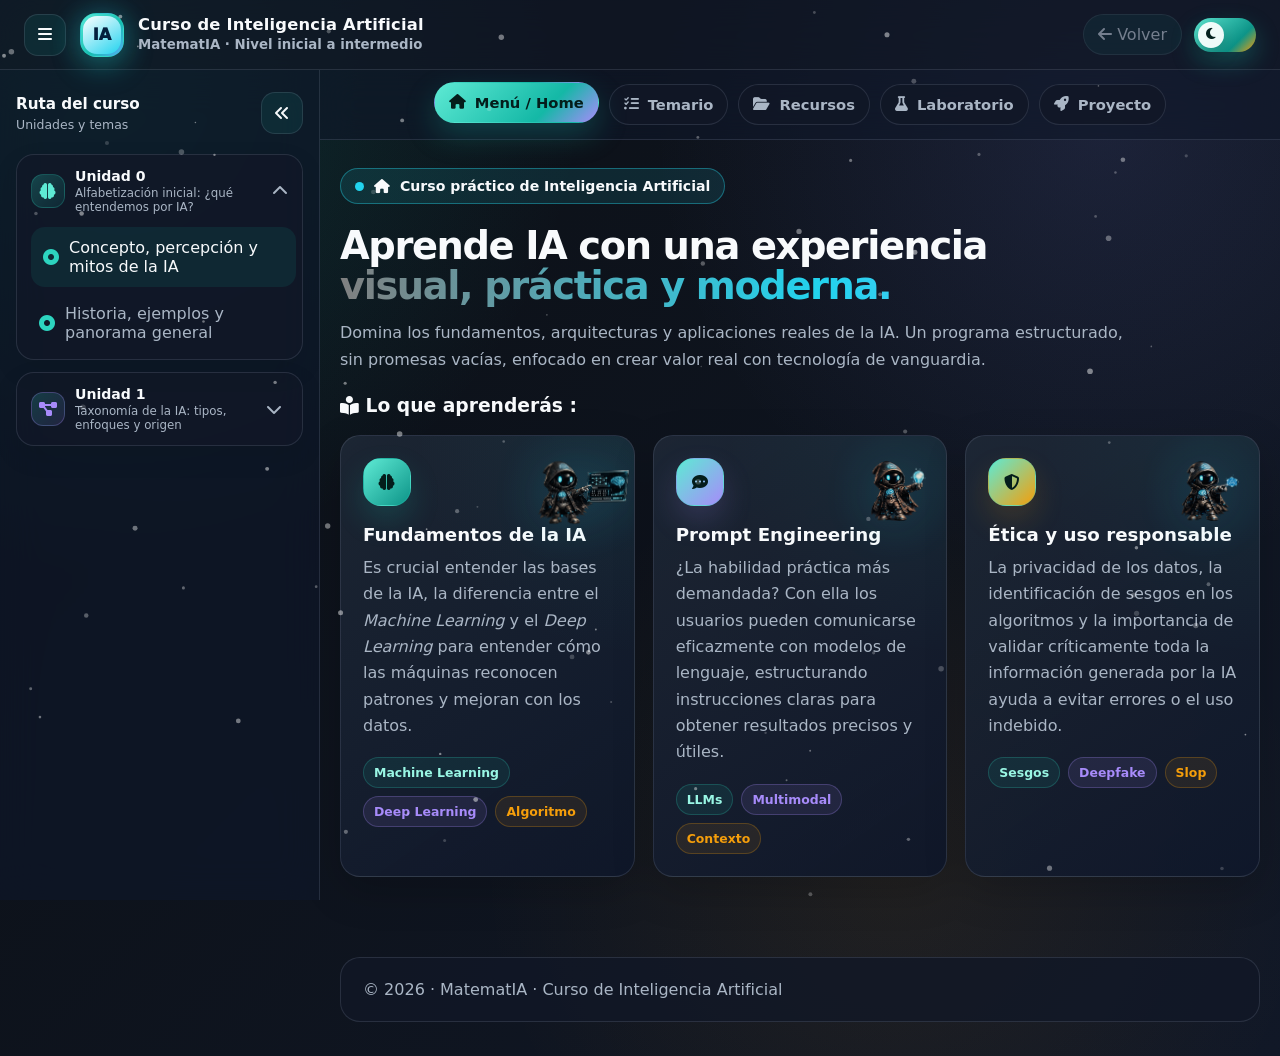
==== commit 9b6d0222: "03-10-2026 2" ====
--- a/index.html
+++ b/index.html
@@ -82,6 +82,10 @@
 <i class="fa-solid fa-folder-open"></i>
 <span>Recursos</span>
 </button>
+<button class="nav-pill" data-section="laboratorio">
+<i class="fa-solid fa-flask"></i>
+<span>Laboratorio</span>
+</button>
 <button class="nav-pill" data-section="proyecto">
 <i class="fa-solid fa-rocket"></i>
 <span>Proyecto</span>
@@ -251,7 +255,7 @@
 <div class="resource-list">
 <a class="resource-card" href="#" onclick="return false;">
 <div class="left">
-<i class="fa-solid fa-file-pdf"></i>
+<i class="fa-solid fa-file-pdf icon"></i>
 <div>
 <strong>Guía rápida de IA</strong>
 <small>Documento introductorio en PDF</small>
@@ -261,7 +265,7 @@
 </a>
 <a class="resource-card" href="#" onclick="return false;">
 <div class="left">
-<i class="fa-solid fa-code"></i>
+<i class="fa-solid fa-code icon"></i>
 <div>
 <strong>Notebooks de práctica</strong>
 <small>Ejercicios con Python y ejemplos guiados</small>
@@ -271,7 +275,7 @@
 </a>
 <a class="resource-card" href="#" onclick="return false;">
 <div class="left">
-<i class="fa-solid fa-database"></i>
+<i class="fa-solid fa-database icon"></i>
 <div>
 <strong>Datasets de ejemplo</strong>
 <small>Datos para clasificación, regresión y clustering</small>
@@ -281,7 +285,7 @@
 </a>
 <a class="resource-card" href="#" onclick="return false;">
 <div class="left">
-<i class="fa-solid fa-link"></i>
+<i class="fa-solid fa-link icon"></i>
 <div>
 <strong>Lecturas recomendadas</strong>
 <small>Artículos sobre IA generativa, ética y automatización</small>
--- a/assets/css/base.css
+++ b/assets/css/base.css
@@ -386,11 +386,16 @@
       transform: translateX(4px);
     }
 
-    .topic-link i {
+    .topic-link .unit-bullet {
       color: var(--teal-400);
       width: 20px;
       text-align: center;
     }
+
+    .unit:nth-child(2) .unit-bullet { color: var(--violet); }
+    .unit:nth-child(3) .unit-bullet { color: var(--blue); }
+    .unit:nth-child(4) .unit-bullet { color: var(--amber); }
+    .unit:nth-child(5) .unit-bullet { color: var(--pink); }
 
     body.sidebar-collapsed .sidebar-title,
     body.sidebar-collapsed .unit-name,
@@ -855,8 +860,8 @@
       transition: transform var(--transition), border-color var(--transition), box-shadow var(--transition);
     }
 
-    .syllabus-module:nth-child(2) { --module-accent: var(--blue); --module-accent-rgb: 96, 165, 250; }
-    .syllabus-module:nth-child(3) { --module-accent: var(--violet); --module-accent-rgb: 167, 139, 250; }
+    .syllabus-module:nth-child(2) { --module-accent: var(--violet); --module-accent-rgb: 96, 165, 250; }
+    .syllabus-module:nth-child(3) { --module-accent: var(--blue); --module-accent-rgb: 167, 139, 250; }
     .syllabus-module:nth-child(4) { --module-accent: var(--amber); --module-accent-rgb: 245, 158, 11; }
     .syllabus-module:nth-child(5) { --module-accent: var(--pink); --module-accent-rgb: 244, 114, 182; }
 
@@ -1427,7 +1432,7 @@
       gap: 14px;
     }
 
-    .resource-card i {
+    .resource-card .icon {
       width: 46px;
       height: 46px;
       border-radius: 16px;
@@ -1437,15 +1442,15 @@
       background: linear-gradient(135deg, var(--teal-200), var(--teal-600));
     }
 
-    .resource-card:nth-child(2) i {
+    .resource-card:nth-child(2) .icon {
       background: linear-gradient(135deg, var(--teal-200), var(--violet));
     }
 
-    .resource-card:nth-child(3) i {
+    .resource-card:nth-child(3) .icon {
       background: linear-gradient(135deg, var(--teal-200), var(--blue));
     }
 
-    .resource-card:nth-child(4) i {
+    .resource-card:nth-child(4) .icon {
       background: linear-gradient(135deg, var(--teal-200), var(--amber));
     }
 
@@ -1463,6 +1468,16 @@
       width: auto;
       height: auto;
       background: none;
+    }
+
+    .resource-card:nth-child(2) .arrow {
+      color: var(--violet);
+    }
+    .resource-card:nth-child(3) .arrow {
+      color: var(--blue);
+    }
+    .resource-card:nth-child(4) .arrow {
+      color: var(--amber);
     }
 
     /* PROYECTO */
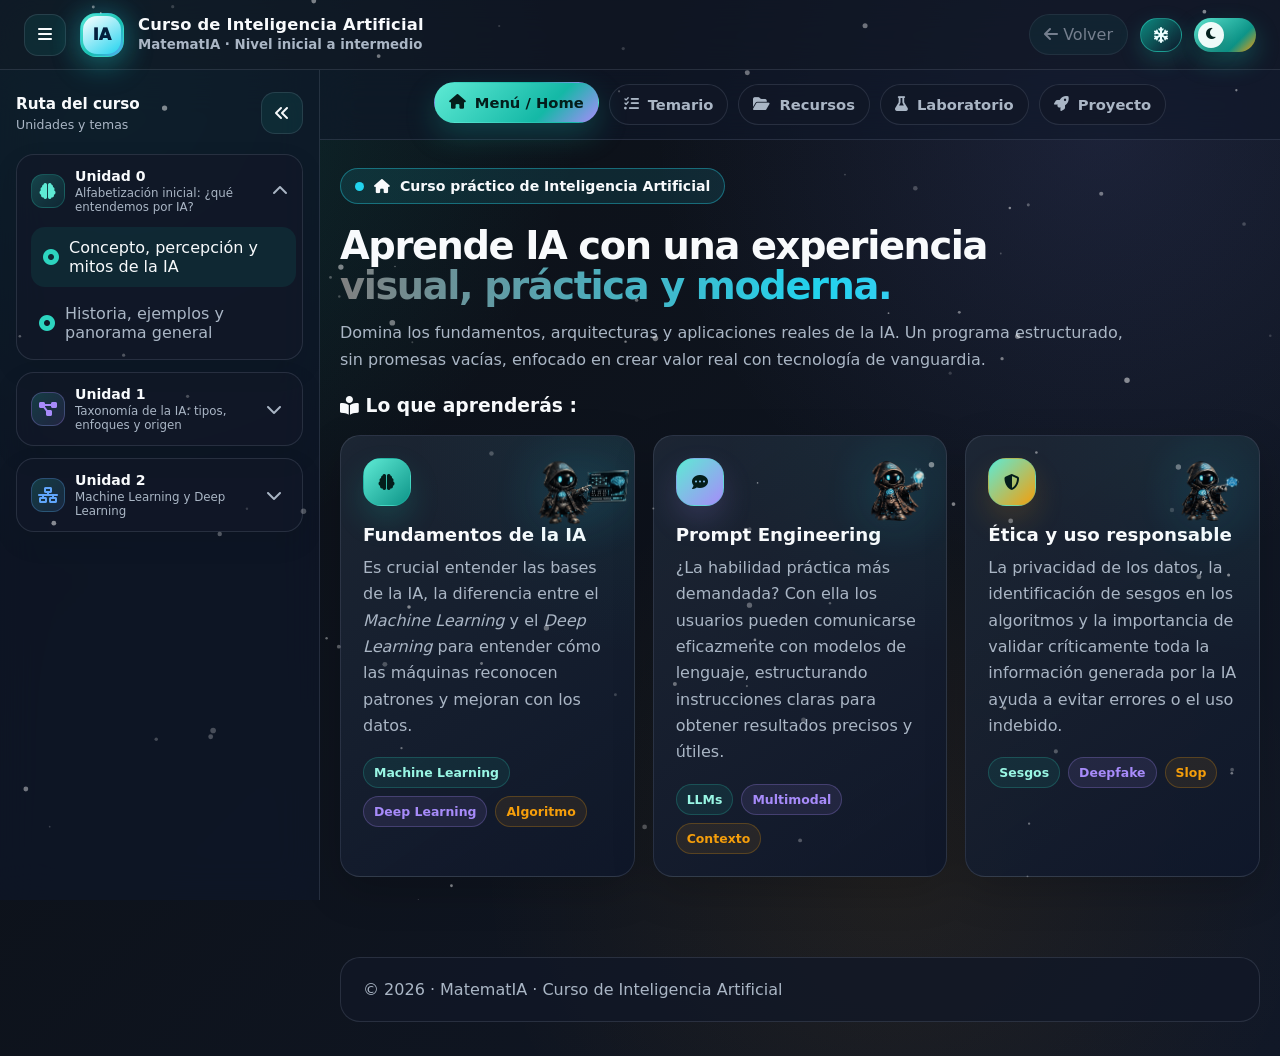
==== commit 6db13feb: "05-10-2026" ====
--- a/index.html
+++ b/index.html
@@ -22,6 +22,10 @@
   <link rel="stylesheet" href="assets/css/tema-1-2.css">
   <link rel="stylesheet" href="assets/css/tema-1-3.css">
   <link rel="stylesheet" href="assets/css/tema-1-4.css">
+  <link rel="stylesheet" href="assets/css/unidad-2.css">
+  <link rel="stylesheet" href="assets/css/tema-2-1.css">
+  <link rel="stylesheet" href="assets/css/tema-2-2.css">
+  <link rel="stylesheet" href="assets/css/tema-2-3.css">
   <link rel="stylesheet" href="assets/css/integracion.css">
 
 </head>
@@ -45,6 +49,9 @@
 <i class="fa-solid fa-arrow-left"></i>
         Volver
       </button>
+<button aria-label="Desactivar animación de nieve" aria-pressed="true" class="snow-toggle is-active" id="snowToggle" title="Desactivar nieve" type="button">
+<i class="fa-solid fa-snowflake" aria-hidden="true"></i>
+</button>
 <button aria-label="Cambiar tema" class="theme-toggle" id="themeToggle">
 <span><i class="fa-solid fa-moon"></i></span>
 </button>
@@ -295,6 +302,12 @@
 </a>
 </div>
 </article>
+<article class="section" id="section-laboratorio">
+<div class="section-header"><div class="eyebrow"><span class="pulse-dot"></span><i class="fa-solid fa-flask"></i> Laboratorio</div><h2>Notebooks y experiencias interactivas.</h2><p>Esta sección queda preparada como destino de las prácticas de la Unidad 2. Los notebooks y simuladores se integrarán posteriormente.</p></div>
+<div class="cards-grid">
+<div class="card"><div class="card-icon"><i class="fa-solid fa-chart-line"></i></div><h3>Aprendizaje supervisado</h3><p>Notebook Regresión · Notebook Clasificación · Clasificación Interactiva.</p><div class="tag-list"><span class="tag">Próximamente</span></div></div>
+<div class="card"><div class="card-icon"><i class="fa-solid fa-object-group"></i></div><h3>Aprendizaje NO supervisado</h3><p>Notebook Clustering · Regla de Asociación · Reducción de dimensionalidad.</p><div class="tag-list"><span class="tag">Próximamente</span></div></div>
+</div></article>
 <article class="section" id="section-proyecto">
 <div class="section-header">
 <div class="eyebrow"><span class="pulse-dot"></span><i class="fa-solid fa-solid fa-rocket"></i> Proyecto final</div>
@@ -361,6 +374,16 @@
        Cada topic.segmentOpen abre su segmento y slideIndex.
        ====================================================== -->
 <section aria-hidden="true" aria-label="Tema 0.1 Concepto, percepción y mitos de la IA" class="is-closed" id="ia-topic-segment">
+
+<header class="ia-seg-header">
+  <div class="ia-seg-title-wrap">
+    <div class="ia-seg-eyebrow">◈ Unidad 0 · Alfabetización inicial: ¿qué entendemos por IA?</div>
+    <h1 class="ia-seg-title">Tema 0.1 · Concepto, percepción y mitos de la IA</h1>
+  </div>
+  <button class="ia-seg-close" type="button" aria-label="Cerrar tema">🔙</button>
+</header>
+
+<!--
 <header class="ia-seg-header">
 <div class="ia-seg-eyebrow">◈ Curso de IA</div>
 <div class="ia-seg-title-wrap">
@@ -368,6 +391,7 @@
 </div>
 <button aria-label="Cerrar segmento" class="ia-seg-close" title="Cerrar" type="button">🔙</button>
 </header>
+-->
 <div class="ia-seg-subtitle-bar">
 <p class="ia-seg-subtitle" id="iaDynamicSubtitle"></p>
 </div>
@@ -385,7 +409,7 @@
               Puedes pedir una nueva pareja aleatoria sin repetir inmediatamente la anterior.
             </p>
 </div>
-<span class="ia-chip">👁️ Observa · compara · revela</span>
+<!-- <span class="ia-chip">👁️ Observa · compara · revela</span> -->
 </div>
 <div class="ia-grid-2">
 <section class="ia-card ia-part">
@@ -424,7 +448,7 @@
               en tarjetas para contrastarlas después con el resto del tema.
             </p>
 </div>
-<span class="ia-chip">💬 Reflexión inicial</span>
+<!-- <span class="ia-chip">💬 Reflexión inicial</span> -->
 </div>
 <section class="ia-card ia-question-box" id="perceptionForm">
 <div class="ia-question-row">
@@ -458,7 +482,7 @@
               percibir, razonar y actuar.
             </p>
 </div>
-<span class="ia-chip">🧠 Definiciones clave</span>
+<!-- <span class="ia-chip">🧠 Definiciones clave</span> -->
 </div>
 <div class="ia-grid-3">
 <section class="ia-card ia-definition">
@@ -504,7 +528,7 @@
               tememos o deseamos de una inteligencia artificial.
             </p>
 </div>
-<span class="ia-chip">🎞️ Cultura pop + IA</span>
+<!--<span class="ia-chip">🎞️ Cultura pop + IA</span>-->
 </div>
 <div class="ia-culture-grid">
 <div class="ia-card ia-culture-card" style="background-image: url('https://dialektika.org/wp-content/uploads//2024/10/b5725192-0a5a-4bc3-abff-a5bdcf007e79_16-9-discover-aspect-ratio_default_0.jpg');background-size: cover;background-position: center;background-repeat: no-repeat;"><span>1984</span><h3>Terminator</h3></div>
@@ -539,7 +563,7 @@
               Separar capacidades reales de expectativas exageradas ayuda a usar la IA con criterio.
             </p>
 </div>
-<span class="ia-chip">⚖️ Puede / no puede</span>
+<!--<span class="ia-chip">⚖️ Puede / no puede</span>-->
 </div>
 <div class="ia-grid-2">
 <section class="ia-card ia-limit-card good">
@@ -623,7 +647,7 @@
 <h2>Cuestionario</h2>
 <p>5 preguntas con distintos formatos para comprobar los conceptos esenciales del tema.</p>
 </div>
-<span class="ia-chip">🧩 Evaluación · retroalimentación inmediata</span>
+<!-- <span class="ia-chip">🧩 Evaluación · retroalimentación inmediata</span> -->
 </div>
 <div class="seg02-quiz-wrap ia-unified-quiz-wrap">
 <div class="seg02-quiz-card">
@@ -669,12 +693,21 @@
 <div class="seg02-shell">
 
 <header class="ia-seg-header seg02-unified-header">
+  <div class="ia-seg-title-wrap">
+    <div class="ia-seg-eyebrow">◈ Unidad 0 · Alfabetización inicial: ¿qué entendemos por IA?</div>
+    <h1 class="ia-seg-title">Tema 0.2 · Historia, ejemplos y panorama general</h1>
+  </div>
+  <button class="seg02-close" id="seg02Close" title="Atrás" type="button" aria-label="Cerrar tema">🔙</button>
+</header>
+<!--
+<header class="ia-seg-header seg02-unified-header">
 <div class="ia-seg-eyebrow">◈ Curso de IA</div>
 <div class="ia-seg-title-wrap">
 <h1 class="ia-seg-title">Tema 0.2 · Historia, ejemplos y panorama general</h1>
 </div>
 <button aria-label="Cerrar segmento" class="seg02-close" id="seg02Close" title="Atrás" type="button">🔙</button>
 </header>
+-->
 <div class="ia-seg-subtitle-bar seg02-unified-subtitle">
 <p class="ia-seg-subtitle" id="seg02CurrentSubtitle">Evolución histórica</p>
 </div>
@@ -1014,7 +1047,7 @@
 <div class="seg02-inner">
 <div class="seg02-section-head">
 <div>
-<span class="seg02-badge">02 · Reflexión</span>
+<!-- <span class="seg02-badge">02 · Reflexión</span> -->
 <h2>Ejemplos cotidianos</h2>
 <p>Piensa en tu relación actual con la IA. Tus respuestas se guardarán localmente en este navegador y se convertirán en tarjetas visuales.</p>
 </div>
@@ -1054,7 +1087,7 @@
 <div class="seg02-inner">
 <div class="seg02-section-head">
 <div>
-<span class="seg02-badge">03 · Panorama</span>
+<!-- <span class="seg02-badge">03 · Panorama</span> -->
 <h2>Principales herramientas y empresas de IA</h2>
 <p>Compara actores, modelos, capacidades y complementos en una sola vista. La Matriz de Capacidades se muestra de forma predeterminada.</p>
 </div>
@@ -1076,7 +1109,7 @@
 <div class="seg02-inner">
 <div class="seg02-section-head">
 <div>
-<span class="seg02-badge">04 · Casos de éxito</span>
+<!-- <span class="seg02-badge">04 · Casos de éxito</span> -->
 <h2>Casos relevantes</h2>
 <p>Explora industria, educación y ciencia. Toca o haz clic en una tarjeta para girarla y descubrir la descripción.</p>
 </div>
@@ -1094,7 +1127,7 @@
 <div class="seg02-inner">
 <div class="seg02-section-head">
 <div>
-<span class="seg02-badge">05 · Evaluación</span>
+<!-- <span class="seg02-badge">05 · Evaluación</span> -->
 <h2>Cuestionario</h2>
 <p>5 preguntas con distintos formatos para comprobar los conceptos esenciales del tema.</p>
 </div>
@@ -1147,10 +1180,24 @@
 
 <section class="u1-overlay" id="tema11Overlay" hidden aria-hidden="true" role="dialog" aria-modal="true" aria-label="Tema 1.1 Clasificación por nivel de autonomía">
   <div class="u1-shell">
-    <header class="u1-header"><div><div class="u1-eyebrow">◈ Unidad 1 · Taxonomía de la IA</div><h1 class="u1-title">Tema 1.1 · Clasificación por nivel de autonomía</h1></div><button class="u1-close" type="button" aria-label="Cerrar tema">🔙</button></header>
+    <header class="u1-header">
+      <div>
+        <div class="u1-eyebrow">◈ Unidad 1 · Taxonomía de la IA</div>
+        <h1 class="u1-title">Tema 1.1 · Clasificación por nivel de autonomía</h1>
+      </div>
+      <button class="u1-close" type="button" aria-label="Cerrar tema">🔙</button>
+    </header>
     <div class="u1-subtitle-bar"><p class="u1-subtitle"></p></div>
-    <main class="u1-stage"><div class="u1-track"><section class="u1-slide" data-subtitle="IA predictiva"><div class="u1-inner">
-<div class="u1-section-head"><div><span class="u1-badge">1.1.1 · IA predictiva</span><h2>De datos históricos a probabilidades futuras</h2><p>La IA predictiva utiliza patrones aprendidos de datos para estimar valores, clases, grupos o comportamientos anómalos. <strong>Machine Learning</strong> es el conjunto de métodos que permite a un sistema ajustar modelos a partir de ejemplos en lugar de programar cada decisión de forma explícita.</p></div></div>
+    <main class="u1-stage">
+      <div class="u1-track">
+        <section class="u1-slide" data-subtitle="IA predictiva">
+          <div class="u1-inner">
+            <div class="u1-section-head">
+              <div>
+                <h2>De datos históricos a probabilidades futuras</h2>
+                <p>La IA predictiva utiliza patrones aprendidos de datos para estimar valores, clases, grupos o comportamientos anómalos. <strong>Machine Learning</strong> es el conjunto de métodos que permite a un sistema ajustar modelos a partir de ejemplos en lugar de programar cada decisión de forma explícita.</p>
+              </div>
+            </div>
 <div class="u1-definition"><h3>IA predictiva + Machine Learning</h3><p>Un flujo típico transforma datos históricos en variables, entrena un modelo y obtiene una predicción sobre datos nuevos. En aprendizaje <strong>supervisado</strong> existen ejemplos con una salida conocida; en aprendizaje <strong>no supervisado</strong> el sistema explora estructura o agrupaciones sin una etiqueta objetivo predefinida.</p><div class="u1-related"><span class="u1-chip">Machine Learning</span><span class="u1-chip">Supervisado</span><span class="u1-chip">No supervisado</span></div></div>
 <div class="u1-grid-4">
   <article class="u1-card u1-chart-card"><h3>Regresión</h3><p>Ejemplo: estimar el precio de renta a partir de características de una vivienda.</p><svg class="u1-chart" viewBox="0 0 310 205" role="img" aria-label="Gráfica de regresión lineal">
@@ -1177,7 +1224,7 @@
 </div>
 <div class="u1-callout"><i class="fa-solid fa-circle-info"></i><div>El tipo de gráfica es didáctico: en un proyecto real se requiere validar variables, calidad de datos, métricas y supuestos antes de usar la predicción para tomar decisiones.</div></div></div></section>
 <section class="u1-slide" data-subtitle="IA prescriptiva"><div class="u1-inner">
-<div class="u1-section-head"><div><span class="u1-badge">1.1.2 · IA prescriptiva</span><h2>De “qué puede pasar” a “qué conviene hacer”</h2><p>La IA prescriptiva combina predicciones con restricciones, objetivos y escenarios para recomendar acciones. Puede apoyarse en optimización matemática, simulación o aprendizaje por refuerzo.</p></div></div>
+<div class="u1-section-head"><div><h2>De “qué puede pasar” a “qué conviene hacer”</h2><p>La IA prescriptiva combina predicciones con restricciones, objetivos y escenarios para recomendar acciones. Puede apoyarse en optimización matemática, simulación o aprendizaje por refuerzo.</p></div></div>
 <div class="u1-definition"><h3>IA prescriptiva</h3><p>Su pregunta central es: <strong>“dadas estas condiciones y este objetivo, ¿qué acción produce el mejor resultado esperado?”</strong>. No elimina el criterio humano: formaliza alternativas, restricciones y consecuencias para comparar decisiones.</p><div class="u1-related"><span class="u1-chip">Optimización</span><span class="u1-chip">Simulación</span><span class="u1-chip">Aprendizaje por refuerzo</span></div></div>
 <div class="u1-grid-3">
   <article class="u1-card u1-chart-card"><h3>Optimización</h3><p>Elegir la combinación de rutas, inventario o presupuesto que minimiza costo o maximiza beneficio bajo restricciones.</p><svg class="u1-chart" viewBox="0 0 310 205" role="img" aria-label="Curva de optimización con punto óptimo">
@@ -1195,7 +1242,7 @@
     </svg></article>
 </div></div></section>
 <section class="u1-slide" data-subtitle="IA agéntica"><div class="u1-inner">
-<div class="u1-section-head"><div><span class="u1-badge">1.1.3 · IA agéntica</span><h2>Sistemas que planifican, actúan y revisan</h2><p>Un <strong>agente de IA</strong> es un sistema orientado a objetivos que puede mantener estado, planificar varios pasos, seleccionar herramientas, ejecutar acciones y observar el resultado para decidir qué hacer después.</p></div></div>
+<div class="u1-section-head"><div><h2>Sistemas que planifican, actúan y revisan</h2><p>Un <strong>agente de IA</strong> es un sistema orientado a objetivos que puede mantener estado, planificar varios pasos, seleccionar herramientas, ejecutar acciones y observar el resultado para decidir qué hacer después.</p></div></div>
 <div class="u1-card u1-pad" style="margin-bottom:18px"><h3 class="u1-diagram-title"><i class="fa-solid fa-arrows-rotate"></i>Ciclo simplificado de un agente</h3><div class="agent-loop">
   <div class="u1-card agent-step" data-step="01"><i class="fa-solid fa-bullseye"></i><strong>Objetivo</strong><small>Entiende la meta y criterios de éxito.</small></div>
   <div class="u1-card agent-step" data-step="02"><i class="fa-solid fa-list-check"></i><strong>Plan</strong><small>Divide el objetivo en pasos y prioridades.</small></div>
@@ -1205,7 +1252,7 @@
 </div></div>
 <div class="u1-compare" style="margin-bottom:18px"><section class="u1-card u1-compare-side"><h3>Chat de IA</h3><ul><li>Recibe un mensaje.</li><li>Genera una respuesta.</li><li>La interacción suele continuar cuando el usuario vuelve a intervenir.</li><li>Puede usar herramientas, pero no necesariamente mantiene un ciclo autónomo.</li></ul></section><div class="u1-vs">VS</div><section class="u1-card u1-compare-side"><h3>Agente</h3><ul><li>Trabaja hacia un objetivo.</li><li>Puede encadenar varios pasos.</li><li>Usa herramientas y observa resultados.</li><li>Puede decidir la siguiente acción dentro de límites definidos.</li></ul></section></div>
 <section class="u1-card u1-demo"><div class="u1-section-head" style="margin-bottom:16px"><div><h3 style="margin:0">Simulador de agente <span class="u1-theory">Sin IA real</span></h3><p>Demostración determinista en JavaScript para visualizar un posible ciclo usuario → agente → herramientas → observación → salida.</p></div></div><div class="u1-demo-grid"><div><div class="u1-field"><label for="tema11AgentGoal">Objetivo ficticio</label><select id="tema11AgentGoal"><option value="ventas">Analizar ventas y sugerir acción</option><option value="agenda">Organizar agenda de trabajo</option><option value="soporte">Resolver incidencia de soporte</option></select></div><div class="u1-demo-actions"><button class="u1-btn primary" id="tema11AgentRun" type="button">▶ Ejecutar simulación</button><button class="u1-btn" id="tema11AgentReset" type="button">Reiniciar</button></div></div><div class="u1-console" id="tema11AgentConsole"><div class="u1-log"><b>LISTO</b><span>Selecciona un objetivo y ejecuta la simulación.</span></div></div></div></section></div></section>
-<section class="u1-slide" data-subtitle="Cuestionario"><div class="u1-inner"><div class="u1-section-head"><div><span class="u1-badge">1.1.4 · Evaluación</span><h2>Cuestionario</h2><p>Comprueba las diferencias entre IA predictiva, prescriptiva y agéntica, además de sus componentes principales.</p></div></div><div class="u1-quiz-wrap" id="tema11Quiz">
+<section class="u1-slide" data-subtitle="Cuestionario"><div class="u1-inner"><div class="u1-section-head"><div><h2>Cuestionario</h2><p>Comprueba las diferencias entre IA predictiva, prescriptiva y agéntica, además de sus componentes principales.</p></div></div><div class="u1-quiz-wrap" id="tema11Quiz">
       <section class="u1-card u1-quiz-card">
         <div class="u1-quiz-meta"><span data-quiz-type>Opción múltiple</span><span data-quiz-counter>Pregunta 1 de 5</span></div>
         <div class="u1-quiz-question" data-quiz-question></div><div class="u1-options" data-quiz-options></div><div class="u1-result" data-quiz-feedback></div>
@@ -1222,18 +1269,18 @@
     <header class="u1-header"><div><div class="u1-eyebrow">◈ Unidad 1 · Taxonomía de la IA</div><h1 class="u1-title">Tema 1.2 · Clasificación por objetivo</h1></div><button class="u1-close" type="button" aria-label="Cerrar tema">🔙</button></header>
     <div class="u1-subtitle-bar"><p class="u1-subtitle"></p></div>
     <main class="u1-stage"><div class="u1-track"><section class="u1-slide" data-subtitle="IA discriminativa"><div class="u1-inner">
-<div class="u1-section-head"><div><span class="u1-badge">1.2.1 · IA discriminativa</span><h2>Aprender a distinguir estructuras y categorías</h2><p>La IA discriminativa modela diferencias o relaciones en datos existentes: puede clasificar, asignar etiquetas o estimar una frontera entre alternativas. Es frecuente en tareas de Machine Learning.</p></div></div>
+<div class="u1-section-head"><div><h2>Aprender a distinguir estructuras y categorías</h2><p>La IA discriminativa modela diferencias o relaciones en datos existentes: puede clasificar, asignar etiquetas o estimar una frontera entre alternativas. Es frecuente en tareas de Machine Learning.</p></div></div>
 <div class="u1-grid-2" style="margin-bottom:18px"><section class="u1-card u1-pad"><h3>Aprendizaje supervisado</h3><p style="color:var(--u1-muted);line-height:1.65">El entrenamiento utiliza ejemplos con una salida conocida. El modelo aprende una relación entre entradas y objetivo.</p><div class="u1-flow"><div class="u1-node"><i class="fa-solid fa-table"></i><strong>Datos + etiqueta</strong><small>Ej.: foto + “gato”</small></div><i class="fa-solid fa-arrow-right u1-flow-arrow"></i><div class="u1-node"><i class="fa-solid fa-gears"></i><strong>Modelo</strong><small>Ajusta parámetros</small></div><i class="fa-solid fa-arrow-right u1-flow-arrow"></i><div class="u1-node"><i class="fa-solid fa-tags"></i><strong>Predicción</strong><small>Clase o valor</small></div></div><div class="u1-task-list"><div class="u1-task"><span class="u1-task-icon"><i class="fa-solid fa-tags"></i></span><div><strong>Clasificación</strong><span>Asignar una categoría: fraude/no fraude, gato/perro, compra/no compra.</span></div></div><div class="u1-task"><span class="u1-task-icon"><i class="fa-solid fa-chart-line"></i></span><div><strong>Regresión</strong><span>Estimar un valor continuo: demanda, precio o tiempo de entrega.</span></div></div></div></section>
 <section class="u1-card u1-pad"><h3>Aprendizaje no supervisado</h3><p style="color:var(--u1-muted);line-height:1.65">El conjunto de entrenamiento no incluye una etiqueta objetivo explícita. El modelo explora similitudes, estructura y patrones.</p><div class="u1-flow"><div class="u1-node"><i class="fa-solid fa-database"></i><strong>Datos</strong><small>Sin etiqueta objetivo</small></div><i class="fa-solid fa-arrow-right u1-flow-arrow"></i><div class="u1-node"><i class="fa-solid fa-magnifying-glass-chart"></i><strong>Exploración</strong><small>Busca estructura</small></div><i class="fa-solid fa-arrow-right u1-flow-arrow"></i><div class="u1-node"><i class="fa-solid fa-object-group"></i><strong>Patrones</strong><small>Grupos o rarezas</small></div></div><div class="u1-task-list"><div class="u1-task"><span class="u1-task-icon"><i class="fa-solid fa-people-group"></i></span><div><strong>Clustering</strong><span>Agrupar clientes o productos según similitud.</span></div></div><div class="u1-task"><span class="u1-task-icon"><i class="fa-solid fa-triangle-exclamation"></i></span><div><strong>Anomalías</strong><span>Detectar comportamientos atípicos o casos raros.</span></div></div></div></section></div>
 <div class="u1-callout"><i class="fa-solid fa-lightbulb"></i><div>“Discriminativa” y “supervisada/no supervisada” no son exactamente el mismo eje de clasificación: aquí se presentan juntas porque son conceptos estrechamente relacionados en tareas de Machine Learning.</div></div></div></section>
 <section class="u1-slide" data-subtitle="IA basada en reglas"><div class="u1-inner">
-<div class="u1-section-head"><div><span class="u1-badge">1.2.2 · IA basada en reglas</span><h2>Decisiones explícitas: “si ocurre X, entonces haz Y”</h2><p>Un sistema basado en reglas ejecuta lógica escrita por personas o expertos. No necesita aprender patrones de datos para aplicar esas reglas, aunque puede combinarse con modelos de aprendizaje.</p></div></div>
+<div class="u1-section-head"><div><h2>Decisiones explícitas: “si ocurre X, entonces haz Y”</h2><p>Un sistema basado en reglas ejecuta lógica escrita por personas o expertos. No necesita aprender patrones de datos para aplicar esas reglas, aunque puede combinarse con modelos de aprendizaje.</p></div></div>
 <div class="u1-grid-2"><section class="u1-card u1-pad"><h3 class="u1-diagram-title"><i class="fa-solid fa-code-branch"></i>Ejemplo: decisión de crédito ficticia</h3><div class="rule-tree"><div class="rule-level"><div class="rule-node"><strong>¿Documentación completa?</strong></div></div><div class="rule-connector"></div><div class="rule-level"><div class="rule-node">NO → solicitar documentos</div><div class="rule-node">SÍ → evaluar siguiente regla</div></div><div class="rule-connector"></div><div class="rule-level"><div class="rule-node"><strong>¿Ingreso ≥ umbral?</strong></div></div><div class="rule-connector"></div><div class="rule-level"><div class="rule-node">NO → revisión manual</div><div class="rule-node">SÍ → continuar validación</div></div></div></section><section class="u1-card u1-pad"><h3>Características</h3><div class="u1-task-list"><div class="u1-task"><span class="u1-task-icon"><i class="fa-solid fa-code"></i></span><div><strong>Lógica explícita</strong><span>Las condiciones se definen de forma legible y auditable.</span></div></div><div class="u1-task"><span class="u1-task-icon"><i class="fa-solid fa-scale-balanced"></i></span><div><strong>Consistencia</strong><span>Mismas entradas producen la misma rama de decisión si las reglas no cambian.</span></div></div><div class="u1-task"><span class="u1-task-icon"><i class="fa-solid fa-user-pen"></i></span><div><strong>Mantenimiento humano</strong><span>Cambiar políticas requiere modificar reglas o parámetros definidos.</span></div></div></div><div class="u1-callout"><i class="fa-solid fa-shield-halved"></i><div>El ejemplo es únicamente didáctico. Decisiones reales de crédito requieren criterios legales, de riesgo, explicabilidad y controles humanos adecuados.</div></div></section></div></div></section>
 <section class="u1-slide" data-subtitle="IA generativa (GenIA)"><div class="u1-inner">
-<div class="u1-section-head"><div><span class="u1-badge">1.2.3 · IA generativa</span><h2>Modelos que producen nuevas secuencias y contenidos</h2><p>La IA generativa aprende regularidades de grandes conjuntos de datos para producir nuevas salidas: texto, imágenes, audio, video, código u otras representaciones. Un <strong>LLM</strong> (Large Language Model) es un modelo de lenguaje de gran escala entrenado para modelar y generar secuencias lingüísticas.</p></div></div>
+<div class="u1-section-head"><div><h2>Modelos que producen nuevas secuencias y contenidos</h2><p>La IA generativa aprende regularidades de grandes conjuntos de datos para producir nuevas salidas: texto, imágenes, audio, video, código u otras representaciones. Un <strong>LLM</strong> (Large Language Model) es un modelo de lenguaje de gran escala entrenado para modelar y generar secuencias lingüísticas.</p></div></div>
 <div class="u1-card u1-pad" style="margin-bottom:18px"><h3 class="u1-diagram-title"><i class="fa-solid fa-wand-magic-sparkles"></i>Un prompt, varias formas de salida</h3><div class="u1-flow"><div class="u1-node"><i class="fa-solid fa-keyboard"></i><strong>Prompt</strong><small>Intención + contexto + restricciones</small></div><i class="fa-solid fa-arrow-right u1-flow-arrow"></i><div class="u1-node gen-pulse"><i class="fa-solid fa-brain"></i><strong>Modelo generativo</strong><small>Patrones aprendidos + contexto</small></div><i class="fa-solid fa-arrow-right u1-flow-arrow"></i><div class="u1-node"><i class="fa-solid fa-layer-group"></i><strong>Variantes</strong><small>Texto · imagen · código · estructura</small></div></div></div>
 <section class="u1-card u1-demo"><div class="u1-section-head" style="margin-bottom:14px"><div><h3 style="margin:0">Simulador de iteraciones <span class="u1-theory">Sin modelo de IA</span></h3><p>Cada clic rota entre variantes predefinidas para representar que una generación puede cambiar entre iteraciones.</p></div><span class="u1-badge" id="tema12Iteration">Iteración 1</span></div><div class="u1-field"><label for="tema12Prompt">Prompt de ejemplo</label><textarea id="tema12Prompt">Explica un concepto de IA para una capacitación empresarial con un ejemplo sencillo.</textarea></div><div class="u1-demo-actions"><button class="u1-btn primary" id="tema12Generate" type="button">✦ Generar otra iteración</button></div><div class="u1-generation-output" id="tema12Outputs"></div></section></div></section>
-<section class="u1-slide" data-subtitle="Cuestionario"><div class="u1-inner"><div class="u1-section-head"><div><span class="u1-badge">1.2.4 · Evaluación</span><h2>Cuestionario</h2><p>Repasa IA discriminativa, aprendizaje supervisado/no supervisado, sistemas de reglas e IA generativa.</p></div></div><div class="u1-quiz-wrap" id="tema12Quiz">
+<section class="u1-slide" data-subtitle="Cuestionario"><div class="u1-inner"><div class="u1-section-head"><div><h2>Cuestionario</h2><p>Repasa IA discriminativa, aprendizaje supervisado/no supervisado, sistemas de reglas e IA generativa.</p></div></div><div class="u1-quiz-wrap" id="tema12Quiz">
       <section class="u1-card u1-quiz-card">
         <div class="u1-quiz-meta"><span data-quiz-type>Opción múltiple</span><span data-quiz-counter>Pregunta 1 de 5</span></div>
         <div class="u1-quiz-question" data-quiz-question></div><div class="u1-options" data-quiz-options></div><div class="u1-result" data-quiz-feedback></div>
@@ -1249,12 +1296,12 @@
   <div class="u1-shell">
     <header class="u1-header"><div><div class="u1-eyebrow">◈ Unidad 1 · Taxonomía de la IA</div><h1 class="u1-title">Tema 1.3 · Clasificación por nivel de capacidad</h1></div><button class="u1-close" type="button" aria-label="Cerrar tema">🔙</button></header>
     <div class="u1-subtitle-bar"><p class="u1-subtitle"></p></div>
-    <main class="u1-stage"><div class="u1-track"><section class="u1-slide" data-subtitle="IA débil"><div class="u1-inner"><div class="u1-section-head"><div><span class="u1-badge">1.3.1 · IA débil</span><h2>IA débil <span class="u1-chip">Capacidad actual especializada</span></h2><p>Sistemas diseñados para resolver tareas específicas y acotadas. No implica una mente general ni comprensión universal.</p></div></div><div class="u1-definition "><h3>Idea central</h3><p>El término “débil” describe una inteligencia funcional dentro de un dominio limitado. La mayoría de los sistemas desplegados hoy encajan en esta idea.</p></div><div class="u1-grid-3"><section class="u1-card u1-pad"><div class="u1-task-list"><div class="u1-task"><span class="u1-task-icon"><i class="fa-solid fa-envelope-circle-check"></i></span><div><strong>Filtrado de spam</strong><span>Clasificar mensajes según señales aprendidas.</span></div></div></div></section><section class="u1-card u1-pad"><div class="u1-task-list"><div class="u1-task"><span class="u1-task-icon"><i class="fa-solid fa-camera"></i></span><div><strong>Visión específica</strong><span>Detectar objetos o defectos en imágenes.</span></div></div></div></section><section class="u1-card u1-pad"><div class="u1-task-list"><div class="u1-task"><span class="u1-task-icon"><i class="fa-solid fa-arrow-trend-up"></i></span><div><strong>Pronóstico</strong><span>Estimar demanda o ventas con variables definidas.</span></div></div></div></section></div></div></section>
-<section class="u1-slide" data-subtitle="IA fuerte"><div class="u1-inner"><div class="u1-section-head"><div><span class="u1-badge">1.3.2 · IA fuerte</span><h2>IA fuerte <span class="u1-theory">Hipotética / teórica</span></h2><p>Concepto teórico de una IA con capacidades cognitivas generales comparables a las humanas en una amplia variedad de tareas.</p></div></div><div class="u1-definition hypothesis-glow"><h3>Idea central</h3><p>En esta unidad se usa “IA fuerte” como etiqueta conceptual cercana a la idea de inteligencia general: razonamiento flexible, transferencia entre dominios y aprendizaje amplio.</p></div><div class="u1-grid-3"><section class="u1-card u1-pad"><div class="u1-task-list"><div class="u1-task"><span class="u1-task-icon"><i class="fa-solid fa-flask-vial"></i></span><div><strong>Investigar entre dominios</strong><span>Combinar conocimiento científico diverso para resolver un problema nuevo.</span></div></div></div></section><section class="u1-card u1-pad"><div class="u1-task-list"><div class="u1-task"><span class="u1-task-icon"><i class="fa-solid fa-person-chalkboard"></i></span><div><strong>Aprender una profesión nueva</strong><span>Adquirir habilidades complejas sin estar limitada a una sola tarea predefinida.</span></div></div></div></section><section class="u1-card u1-pad"><div class="u1-task-list"><div class="u1-task"><span class="u1-task-icon"><i class="fa-solid fa-comments"></i></span><div><strong>Adaptarse socialmente</strong><span>Comprender contextos nuevos y transferir experiencia entre situaciones.</span></div></div></div></section></div></div></section>
-<section class="u1-slide" data-subtitle="ANI · IA Estrecha"><div class="u1-inner"><div class="u1-section-head"><div><span class="u1-badge">1.3.3 · ANI</span><h2>ANI · Artificial Narrow Intelligence / IA Estrecha <span class="u1-chip">Capacidad actual especializada</span></h2><p>Categoría de IA especializada en tareas o dominios delimitados. Puede ser muy capaz dentro de su especialidad sin convertirse en inteligencia general.</p></div></div><div class="u1-definition "><h3>Idea central</h3><p>ANI permite describir sistemas actuales que traducen, reconocen voz, recomiendan contenido o generan lenguaje, pero siguen operando dentro de capacidades y objetivos específicos.</p></div><div class="u1-grid-3"><section class="u1-card u1-pad"><div class="u1-task-list"><div class="u1-task"><span class="u1-task-icon"><i class="fa-solid fa-language"></i></span><div><strong>Traductores</strong><span>Transformar texto o voz entre idiomas.</span></div></div></div></section><section class="u1-card u1-pad"><div class="u1-task-list"><div class="u1-task"><span class="u1-task-icon"><i class="fa-solid fa-microphone-lines"></i></span><div><strong>Asistentes de voz</strong><span>Reconocer comandos, responder consultas y ejecutar funciones concretas.</span></div></div></div></section><section class="u1-card u1-pad"><div class="u1-task-list"><div class="u1-task"><span class="u1-task-icon"><i class="fa-solid fa-message"></i></span><div><strong>LLM</strong><span>Procesar y generar lenguaje dentro de las capacidades del modelo y sus herramientas.</span></div></div></div></section></div></div></section>
-<section class="u1-slide" data-subtitle="AGI · IA General"><div class="u1-inner"><div class="u1-section-head"><div><span class="u1-badge">1.3.4 · AGI</span><h2>AGI · Artificial General Intelligence / IA General <span class="u1-theory">Hipotética / teórica</span></h2><p>Hipótesis de una IA capaz de aprender, transferir conocimiento y realizar una gran variedad de tareas intelectuales con flexibilidad comparable a la humana.</p></div></div><div class="u1-definition hypothesis-glow"><h3>Idea central</h3><p>AGI no es simplemente “un chatbot más grande”: el concepto implica generalización transversal, adaptación robusta y desempeño amplio en tareas no diseñadas una por una.</p></div><div class="u1-grid-3"><section class="u1-card u1-pad"><div class="u1-task-list"><div class="u1-task"><span class="u1-task-icon"><i class="fa-solid fa-user-doctor"></i></span><div><strong>Cambiar de profesión</strong><span>Pasar de medicina a programación o derecho aprendiendo los nuevos dominios de manera general.</span></div></div></div></section><section class="u1-card u1-pad"><div class="u1-task-list"><div class="u1-task"><span class="u1-task-icon"><i class="fa-solid fa-puzzle-piece"></i></span><div><strong>Resolver problemas inéditos</strong><span>Transferir principios y experiencia a situaciones nuevas.</span></div></div></div></section><section class="u1-card u1-pad"><div class="u1-task-list"><div class="u1-task"><span class="u1-task-icon"><i class="fa-solid fa-book-open"></i></span><div><strong>Aprender de forma amplia</strong><span>Integrar conocimientos y habilidades de muchos dominios con autonomía intelectual.</span></div></div></div></section></div></div></section>
-<section class="u1-slide" data-subtitle="ASI · Superinteligencia"><div class="u1-inner"><div class="u1-section-head"><div><span class="u1-badge">1.3.5 · ASI</span><h2>ASI · Artificial Superintelligence / Superinteligencia <span class="u1-theory">Hipotética / teórica</span></h2><p>Concepto teórico de una inteligencia artificial que superaría ampliamente las capacidades humanas en prácticamente todos los dominios cognitivos relevantes y podría incluir mecanismos de automejora.</p></div></div><div class="u1-definition hypothesis-glow"><h3>Idea central</h3><p>ASI pertenece a escenarios especulativos y de investigación prospectiva. Los ejemplos siguientes ilustran el concepto, no capacidades demostradas.</p></div><div class="u1-grid-3"><section class="u1-card u1-pad"><div class="u1-task-list"><div class="u1-task"><span class="u1-task-icon"><i class="fa-solid fa-dna"></i></span><div><strong>Descubrimiento científico superhumano</strong><span>Resolver problemas científicos con una velocidad y amplitud muy superiores a equipos humanos.</span></div></div></div></section><section class="u1-card u1-pad"><div class="u1-task-list"><div class="u1-task"><span class="u1-task-icon"><i class="fa-solid fa-earth-americas"></i></span><div><strong>Optimización sistémica</strong><span>Modelar sistemas globales extremadamente complejos y proponer estrategias multidominio.</span></div></div></div></section><section class="u1-card u1-pad"><div class="u1-task-list"><div class="u1-task"><span class="u1-task-icon"><i class="fa-solid fa-arrow-up-right-dots"></i></span><div><strong>Automejora avanzada</strong><span>Mejorar sus propios procesos de razonamiento o diseño bajo escenarios teóricos.</span></div></div></div></section></div></div></section>
-<section class="u1-slide" data-subtitle="Cuestionario"><div class="u1-inner"><div class="u1-section-head"><div><span class="u1-badge">1.3.6 · Evaluación</span><h2>Cuestionario</h2><p>Distingue categorías actuales especializadas de conceptos hipotéticos de inteligencia general y superinteligencia.</p></div></div><div class="u1-quiz-wrap" id="tema13Quiz">
+    <main class="u1-stage"><div class="u1-track"><section class="u1-slide" data-subtitle="IA débil"><div class="u1-inner"><div class="u1-section-head"><div><h2>IA débil <span class="u1-chip">Capacidad actual especializada</span></h2><p>Sistemas diseñados para resolver tareas específicas y acotadas. No implica una mente general ni comprensión universal.</p></div></div><div class="u1-definition "><h3>Idea central</h3><p>El término “débil” describe una inteligencia funcional dentro de un dominio limitado. La mayoría de los sistemas desplegados hoy encajan en esta idea.</p></div><div class="u1-grid-3"><section class="u1-card u1-pad"><div class="u1-task-list"><div class="u1-task"><span class="u1-task-icon"><i class="fa-solid fa-envelope-circle-check"></i></span><div><strong>Filtrado de spam</strong><span>Clasificar mensajes según señales aprendidas.</span></div></div></div></section><section class="u1-card u1-pad"><div class="u1-task-list"><div class="u1-task"><span class="u1-task-icon"><i class="fa-solid fa-camera"></i></span><div><strong>Visión específica</strong><span>Detectar objetos o defectos en imágenes.</span></div></div></div></section><section class="u1-card u1-pad"><div class="u1-task-list"><div class="u1-task"><span class="u1-task-icon"><i class="fa-solid fa-arrow-trend-up"></i></span><div><strong>Pronóstico</strong><span>Estimar demanda o ventas con variables definidas.</span></div></div></div></section></div></div></section>
+<section class="u1-slide" data-subtitle="IA fuerte"><div class="u1-inner"><div class="u1-section-head"><div><h2>IA fuerte <span class="u1-theory">Hipotética / teórica</span></h2><p>Concepto teórico de una IA con capacidades cognitivas generales comparables a las humanas en una amplia variedad de tareas.</p></div></div><div class="u1-definition hypothesis-glow"><h3>Idea central</h3><p>En esta unidad se usa “IA fuerte” como etiqueta conceptual cercana a la idea de inteligencia general: razonamiento flexible, transferencia entre dominios y aprendizaje amplio.</p></div><div class="u1-grid-3"><section class="u1-card u1-pad"><div class="u1-task-list"><div class="u1-task"><span class="u1-task-icon"><i class="fa-solid fa-flask-vial"></i></span><div><strong>Investigar entre dominios</strong><span>Combinar conocimiento científico diverso para resolver un problema nuevo.</span></div></div></div></section><section class="u1-card u1-pad"><div class="u1-task-list"><div class="u1-task"><span class="u1-task-icon"><i class="fa-solid fa-person-chalkboard"></i></span><div><strong>Aprender una profesión nueva</strong><span>Adquirir habilidades complejas sin estar limitada a una sola tarea predefinida.</span></div></div></div></section><section class="u1-card u1-pad"><div class="u1-task-list"><div class="u1-task"><span class="u1-task-icon"><i class="fa-solid fa-comments"></i></span><div><strong>Adaptarse socialmente</strong><span>Comprender contextos nuevos y transferir experiencia entre situaciones.</span></div></div></div></section></div></div></section>
+<section class="u1-slide" data-subtitle="ANI · IA Estrecha"><div class="u1-inner"><div class="u1-section-head"><div><h2>ANI · Artificial Narrow Intelligence / IA Estrecha <span class="u1-chip">Capacidad actual especializada</span></h2><p>Categoría de IA especializada en tareas o dominios delimitados. Puede ser muy capaz dentro de su especialidad sin convertirse en inteligencia general.</p></div></div><div class="u1-definition "><h3>Idea central</h3><p>ANI permite describir sistemas actuales que traducen, reconocen voz, recomiendan contenido o generan lenguaje, pero siguen operando dentro de capacidades y objetivos específicos.</p></div><div class="u1-grid-3"><section class="u1-card u1-pad"><div class="u1-task-list"><div class="u1-task"><span class="u1-task-icon"><i class="fa-solid fa-language"></i></span><div><strong>Traductores</strong><span>Transformar texto o voz entre idiomas.</span></div></div></div></section><section class="u1-card u1-pad"><div class="u1-task-list"><div class="u1-task"><span class="u1-task-icon"><i class="fa-solid fa-microphone-lines"></i></span><div><strong>Asistentes de voz</strong><span>Reconocer comandos, responder consultas y ejecutar funciones concretas.</span></div></div></div></section><section class="u1-card u1-pad"><div class="u1-task-list"><div class="u1-task"><span class="u1-task-icon"><i class="fa-solid fa-message"></i></span><div><strong>LLM</strong><span>Procesar y generar lenguaje dentro de las capacidades del modelo y sus herramientas.</span></div></div></div></section></div></div></section>
+<section class="u1-slide" data-subtitle="AGI · IA General"><div class="u1-inner"><div class="u1-section-head"><div><h2>AGI · Artificial General Intelligence / IA General <span class="u1-theory">Hipotética / teórica</span></h2><p>Hipótesis de una IA capaz de aprender, transferir conocimiento y realizar una gran variedad de tareas intelectuales con flexibilidad comparable a la humana.</p></div></div><div class="u1-definition hypothesis-glow"><h3>Idea central</h3><p>AGI no es simplemente “un chatbot más grande”: el concepto implica generalización transversal, adaptación robusta y desempeño amplio en tareas no diseñadas una por una.</p></div><div class="u1-grid-3"><section class="u1-card u1-pad"><div class="u1-task-list"><div class="u1-task"><span class="u1-task-icon"><i class="fa-solid fa-user-doctor"></i></span><div><strong>Cambiar de profesión</strong><span>Pasar de medicina a programación o derecho aprendiendo los nuevos dominios de manera general.</span></div></div></div></section><section class="u1-card u1-pad"><div class="u1-task-list"><div class="u1-task"><span class="u1-task-icon"><i class="fa-solid fa-puzzle-piece"></i></span><div><strong>Resolver problemas inéditos</strong><span>Transferir principios y experiencia a situaciones nuevas.</span></div></div></div></section><section class="u1-card u1-pad"><div class="u1-task-list"><div class="u1-task"><span class="u1-task-icon"><i class="fa-solid fa-book-open"></i></span><div><strong>Aprender de forma amplia</strong><span>Integrar conocimientos y habilidades de muchos dominios con autonomía intelectual.</span></div></div></div></section></div></div></section>
+<section class="u1-slide" data-subtitle="ASI · Superinteligencia"><div class="u1-inner"><div class="u1-section-head"><div><h2>ASI · Artificial Superintelligence / Superinteligencia <span class="u1-theory">Hipotética / teórica</span></h2><p>Concepto teórico de una inteligencia artificial que superaría ampliamente las capacidades humanas en prácticamente todos los dominios cognitivos relevantes y podría incluir mecanismos de automejora.</p></div></div><div class="u1-definition hypothesis-glow"><h3>Idea central</h3><p>ASI pertenece a escenarios especulativos y de investigación prospectiva. Los ejemplos siguientes ilustran el concepto, no capacidades demostradas.</p></div><div class="u1-grid-3"><section class="u1-card u1-pad"><div class="u1-task-list"><div class="u1-task"><span class="u1-task-icon"><i class="fa-solid fa-dna"></i></span><div><strong>Descubrimiento científico superhumano</strong><span>Resolver problemas científicos con una velocidad y amplitud muy superiores a equipos humanos.</span></div></div></div></section><section class="u1-card u1-pad"><div class="u1-task-list"><div class="u1-task"><span class="u1-task-icon"><i class="fa-solid fa-earth-americas"></i></span><div><strong>Optimización sistémica</strong><span>Modelar sistemas globales extremadamente complejos y proponer estrategias multidominio.</span></div></div></div></section><section class="u1-card u1-pad"><div class="u1-task-list"><div class="u1-task"><span class="u1-task-icon"><i class="fa-solid fa-arrow-up-right-dots"></i></span><div><strong>Automejora avanzada</strong><span>Mejorar sus propios procesos de razonamiento o diseño bajo escenarios teóricos.</span></div></div></div></section></div></div></section>
+<section class="u1-slide" data-subtitle="Cuestionario"><div class="u1-inner"><div class="u1-section-head"><div><h2>Cuestionario</h2><p>Distingue categorías actuales especializadas de conceptos hipotéticos de inteligencia general y superinteligencia.</p></div></div><div class="u1-quiz-wrap" id="tema13Quiz">
       <section class="u1-card u1-quiz-card">
         <div class="u1-quiz-meta"><span data-quiz-type>Opción múltiple</span><span data-quiz-counter>Pregunta 1 de 5</span></div>
         <div class="u1-quiz-question" data-quiz-question></div><div class="u1-options" data-quiz-options></div><div class="u1-result" data-quiz-feedback></div>
@@ -1271,16 +1318,16 @@
     <header class="u1-header"><div><div class="u1-eyebrow">◈ Unidad 1 · Taxonomía de la IA</div><h1 class="u1-title">Tema 1.4 · ¿Qué disciplinas dan vida a la Inteligencia Artificial?</h1></div><button class="u1-close" type="button" aria-label="Cerrar tema">🔙</button></header>
     <div class="u1-subtitle-bar"><p class="u1-subtitle"></p></div>
     <main class="u1-stage"><div class="u1-track"><section class="u1-slide" data-subtitle="Disciplinas que construyen la IA"><div class="u1-inner">
-<div class="u1-section-head"><div><span class="u1-badge">1.4.1 · Mapa disciplinar</span><h2>Disciplinas que construyen la Inteligencia Artificial</h2><p>La IA surge de una convergencia de conocimientos: preguntas sobre mente y lenguaje, modelos del comportamiento, matemáticas, computación, datos, control y máquinas.</p></div></div>
+<div class="u1-section-head"><div><h2>Disciplinas que construyen la Inteligencia Artificial</h2><p>La IA surge de una convergencia de conocimientos: preguntas sobre mente y lenguaje, modelos del comportamiento, matemáticas, computación, datos, control y máquinas.</p></div></div>
 <div class="u1-discipline-tree"><div class="u1-tree-core"><div><i class="fa-solid fa-brain"></i><strong style="display:block;margin-top:12px">Inteligencia Artificial</strong><small style="color:var(--u1-muted)">Convergencia interdisciplinaria</small></div></div><div class="u1-tree-groups">
 <section class="u1-card u1-tree-group"><h3><i class="fa-solid fa-landmark"></i>Humanidades</h3><div class="u1-tree-items"><span class="u1-tree-item"><i class="fa-solid fa-scale-balanced"></i>Filosofía</span><span class="u1-tree-item"><i class="fa-solid fa-language"></i>Lingüística</span></div></section>
 <section class="u1-card u1-tree-group"><h3><i class="fa-solid fa-dna"></i>Ciencias Biológicas</h3><div class="u1-tree-items"><span class="u1-tree-item"><i class="fa-solid fa-leaf"></i>Biología</span><span class="u1-tree-item"><i class="fa-solid fa-head-side-virus"></i>Psicología</span><span class="u1-tree-item"><i class="fa-solid fa-brain"></i>Neurociencia</span></div></section>
 <section class="u1-card u1-tree-group"><h3><i class="fa-solid fa-square-root-variable"></i>Ciencias Exactas</h3><div class="u1-tree-items"><span class="u1-tree-item"><i class="fa-solid fa-calculator"></i>Matemáticas</span><span class="u1-tree-item"><i class="fa-solid fa-chess"></i>Teoría de Juegos</span><span class="u1-tree-item"><i class="fa-solid fa-laptop-code"></i>Ciencias de la Computación</span></div></section>
 <section class="u1-card u1-tree-group"><h3><i class="fa-solid fa-gears"></i>Ingenierías</h3><div class="u1-tree-items"><span class="u1-tree-item"><i class="fa-solid fa-robot"></i>Cibernética / Robótica</span><span class="u1-tree-item"><i class="fa-solid fa-database"></i>Ingeniería de Datos</span></div></section>
 </div></div></div></section>
-<section class="u1-slide" data-subtitle="Humanidades y Ciencias Biológicas"><div class="u1-inner"><div class="u1-section-head"><div><span class="u1-badge">1.4.2 · Humanidades y Ciencias Biológicas</span><h2>Mente, lenguaje, conducta y vida</h2><p>Estas disciplinas ayudan a formular qué significa aprender, percibir, razonar, comunicarse y actuar dentro de un entorno.</p></div></div><div class="u1-discipline-grid"><article class="u1-card u1-discipline"><div class="u1-discipline-icon"><i class="fa-solid fa-scale-balanced"></i></div><h3>Filosofía</h3><p>Aporta preguntas sobre conocimiento, razonamiento, ética, mente, responsabilidad y qué significa actuar de forma racional.</p></article><article class="u1-card u1-discipline"><div class="u1-discipline-icon"><i class="fa-solid fa-brain"></i></div><h3>Psicología Cognitiva</h3><p>Estudia procesos como atención, memoria, percepción y solución de problemas que inspiran modelos y pruebas de comportamiento inteligente.</p></article><article class="u1-card u1-discipline"><div class="u1-discipline-icon"><i class="fa-solid fa-seedling"></i></div><h3>Psicología Evolutiva</h3><p>Analiza cómo surgen capacidades y estrategias adaptativas, aportando perspectivas sobre aprendizaje, conducta y toma de decisiones.</p></article><article class="u1-card u1-discipline"><div class="u1-discipline-icon"><i class="fa-solid fa-language"></i></div><h3>Lingüística</h3><p>Describe estructura, significado, contexto y uso del lenguaje; es fundamental para procesamiento de lenguaje natural.</p></article><article class="u1-card u1-discipline"><div class="u1-discipline-icon"><i class="fa-solid fa-dna"></i></div><h3>Biología</h3><p>Aporta principios de adaptación, evolución, organización y sistemas vivos que han inspirado algoritmos y metáforas computacionales.</p></article><article class="u1-card u1-discipline"><div class="u1-discipline-icon"><i class="fa-solid fa-head-side-virus"></i></div><h3>Neurociencia</h3><p>Estudia cómo el sistema nervioso procesa información; ha inspirado ideas sobre redes, aprendizaje y representación.</p></article></div></div></section>
-<section class="u1-slide" data-subtitle="Ciencias Exactas e Ingeniería"><div class="u1-inner"><div class="u1-section-head"><div><span class="u1-badge">1.4.3 · Ciencias Exactas e Ingeniería</span><h2>Números, algoritmos, control, computadores y datos</h2><p>Estas áreas permiten formalizar problemas, diseñar algoritmos, construir infraestructura y convertir decisiones en acciones físicas o digitales.</p></div></div><div class="u1-discipline-grid"><article class="u1-card u1-discipline"><div class="u1-discipline-icon"><i class="fa-solid fa-square-root-variable"></i></div><h3>Matemáticas</h3><p>Proporcionan álgebra lineal, cálculo, probabilidad, estadística y optimización para representar y ajustar modelos.</p></article><article class="u1-card u1-discipline"><div class="u1-discipline-icon"><i class="fa-solid fa-chess"></i></div><h3>Teoría de Juegos</h3><p>Modela decisiones estratégicas entre agentes con objetivos potencialmente distintos; aporta ideas para competencia, cooperación y equilibrio.</p></article><article class="u1-card u1-discipline"><div class="u1-discipline-icon"><i class="fa-solid fa-laptop-code"></i></div><h3>Ciencias de la Computación</h3><p>Aporta algoritmos, estructuras de datos, arquitectura de software, complejidad y sistemas para implementar IA.</p></article><article class="u1-card u1-discipline"><div class="u1-discipline-icon"><i class="fa-solid fa-database"></i></div><h3>Ingeniería de Datos</h3><p>Construye pipelines, almacenamiento, calidad, gobierno y acceso a los datos necesarios para entrenar y operar modelos.</p></article><article class="u1-card u1-discipline"><div class="u1-discipline-icon"><i class="fa-solid fa-gauge-high"></i></div><h3>Cibernética</h3><p>Estudia control, retroalimentación y regulación de sistemas; conecta percepción, acción y estabilidad.</p></article><article class="u1-card u1-discipline"><div class="u1-discipline-icon"><i class="fa-solid fa-robot"></i></div><h3>Robótica</h3><p>Integra sensores, control, planificación y actuadores para llevar la inteligencia al mundo físico.</p></article></div></div></section>
-<section class="u1-slide" data-subtitle="Cuestionario"><div class="u1-inner"><div class="u1-section-head"><div><span class="u1-badge">1.4.4 · Evaluación</span><h2>Cuestionario</h2><p>Relaciona cada disciplina con el tipo de conocimiento que aporta a la construcción de sistemas de IA.</p></div></div><div class="u1-quiz-wrap" id="tema14Quiz">
+<section class="u1-slide" data-subtitle="Humanidades y Ciencias Biológicas"><div class="u1-inner"><div class="u1-section-head"><div><h2>Mente, lenguaje, conducta y vida</h2><p>Estas disciplinas ayudan a formular qué significa aprender, percibir, razonar, comunicarse y actuar dentro de un entorno.</p></div></div><div class="u1-discipline-grid"><article class="u1-card u1-discipline"><div class="u1-discipline-icon"><i class="fa-solid fa-scale-balanced"></i></div><h3>Filosofía</h3><p>Aporta preguntas sobre conocimiento, razonamiento, ética, mente, responsabilidad y qué significa actuar de forma racional.</p></article><article class="u1-card u1-discipline"><div class="u1-discipline-icon"><i class="fa-solid fa-brain"></i></div><h3>Psicología Cognitiva</h3><p>Estudia procesos como atención, memoria, percepción y solución de problemas que inspiran modelos y pruebas de comportamiento inteligente.</p></article><article class="u1-card u1-discipline"><div class="u1-discipline-icon"><i class="fa-solid fa-seedling"></i></div><h3>Psicología Evolutiva</h3><p>Analiza cómo surgen capacidades y estrategias adaptativas, aportando perspectivas sobre aprendizaje, conducta y toma de decisiones.</p></article><article class="u1-card u1-discipline"><div class="u1-discipline-icon"><i class="fa-solid fa-language"></i></div><h3>Lingüística</h3><p>Describe estructura, significado, contexto y uso del lenguaje; es fundamental para procesamiento de lenguaje natural.</p></article><article class="u1-card u1-discipline"><div class="u1-discipline-icon"><i class="fa-solid fa-dna"></i></div><h3>Biología</h3><p>Aporta principios de adaptación, evolución, organización y sistemas vivos que han inspirado algoritmos y metáforas computacionales.</p></article><article class="u1-card u1-discipline"><div class="u1-discipline-icon"><i class="fa-solid fa-head-side-virus"></i></div><h3>Neurociencia</h3><p>Estudia cómo el sistema nervioso procesa información; ha inspirado ideas sobre redes, aprendizaje y representación.</p></article></div></div></section>
+<section class="u1-slide" data-subtitle="Ciencias Exactas e Ingeniería"><div class="u1-inner"><div class="u1-section-head"><div><h2>Números, algoritmos, control, computadores y datos</h2><p>Estas áreas permiten formalizar problemas, diseñar algoritmos, construir infraestructura y convertir decisiones en acciones físicas o digitales.</p></div></div><div class="u1-discipline-grid"><article class="u1-card u1-discipline"><div class="u1-discipline-icon"><i class="fa-solid fa-square-root-variable"></i></div><h3>Matemáticas</h3><p>Proporcionan álgebra lineal, cálculo, probabilidad, estadística y optimización para representar y ajustar modelos.</p></article><article class="u1-card u1-discipline"><div class="u1-discipline-icon"><i class="fa-solid fa-chess"></i></div><h3>Teoría de Juegos</h3><p>Modela decisiones estratégicas entre agentes con objetivos potencialmente distintos; aporta ideas para competencia, cooperación y equilibrio.</p></article><article class="u1-card u1-discipline"><div class="u1-discipline-icon"><i class="fa-solid fa-laptop-code"></i></div><h3>Ciencias de la Computación</h3><p>Aporta algoritmos, estructuras de datos, arquitectura de software, complejidad y sistemas para implementar IA.</p></article><article class="u1-card u1-discipline"><div class="u1-discipline-icon"><i class="fa-solid fa-database"></i></div><h3>Ingeniería de Datos</h3><p>Construye pipelines, almacenamiento, calidad, gobierno y acceso a los datos necesarios para entrenar y operar modelos.</p></article><article class="u1-card u1-discipline"><div class="u1-discipline-icon"><i class="fa-solid fa-gauge-high"></i></div><h3>Cibernética</h3><p>Estudia control, retroalimentación y regulación de sistemas; conecta percepción, acción y estabilidad.</p></article><article class="u1-card u1-discipline"><div class="u1-discipline-icon"><i class="fa-solid fa-robot"></i></div><h3>Robótica</h3><p>Integra sensores, control, planificación y actuadores para llevar la inteligencia al mundo físico.</p></article></div></div></section>
+<section class="u1-slide" data-subtitle="Cuestionario"><div class="u1-inner"><div class="u1-section-head"><div><h2>Cuestionario</h2><p>Relaciona cada disciplina con el tipo de conocimiento que aporta a la construcción de sistemas de IA.</p></div></div><div class="u1-quiz-wrap" id="tema14Quiz">
       <section class="u1-card u1-quiz-card">
         <div class="u1-quiz-meta"><span data-quiz-type>Opción múltiple</span><span data-quiz-counter>Pregunta 1 de 5</span></div>
         <div class="u1-quiz-question" data-quiz-question></div><div class="u1-options" data-quiz-options></div><div class="u1-result" data-quiz-feedback></div>
@@ -1293,6 +1340,22 @@
 </section>
 
 
+
+<!-- ======================================================
+     CONTENIDO REAL EMBEBIDO · UNIDAD 2
+     ====================================================== -->
+<!-- ======================================================
+     CONTENIDO REAL EMBEBIDO · UNIDAD 2 · TEMA 2.1
+     ====================================================== -->
+<section class="u2-overlay" id="tema21Overlay" hidden aria-hidden="true" role="dialog" aria-modal="true" aria-label="Tema 2.1 Fundamentos de aprendizaje automático"><div class="u2-shell"><header class="u2-header"><div><div class="u2-eyebrow">◈ Unidad 2 · Machine Learning y Deep Learning</div><h1 class="u2-title">Tema 2.1 · Fundamentos de aprendizaje automático</h1></div><button class="u2-close" type="button" aria-label="Cerrar tema">🔙</button></header><div class="u2-subtitle-bar"><p class="u2-subtitle"></p></div><main class="u2-stage"><div class="u2-track"><section class="u2-slide" data-subtitle="Definición de ML"><div class="u2-inner"><div class="u2-section-head"><div><h2>Machine Learning: aprender patrones a partir de datos</h2><p>Permite a las computadoras aprender de los datos y tomar decisiones sin necesidad de ser programadas explícitamente para cada tarea.</p></div></div>
+<div class="u2-definition"><h3>¿Qué es Machine Learning?</h3><p><strong>Machine Learning (ML)</strong> es una rama de la Inteligencia Artificial que construye modelos capaces de identificar patrones en datos y utilizar esos patrones para estimar, clasificar, agrupar o decidir ante casos nuevos. En lugar de escribir una regla específica para cada situación, se define un objetivo, se proporcionan datos y un algoritmo ajusta sus <strong>parámetros</strong> para mejorar su desempeño.</p><div class="u2-related"><span class="u2-chip">Machine Learning</span><span class="u2-chip">Big Data</span><span class="u2-chip">Data Science</span></div></div>
+<div class="u2-venn-wrap"><section class="u2-card u2-pad u2-venn"><h3 class="u2-diagram-title"><i class="fa-solid fa-circle-nodes"></i>Relación entre disciplinas y tecnologías</h3><svg viewBox="0 0 720 420" role="img" aria-label="Diagrama de Venn de IA, ML, Deep Learning, Data Science y Big Data"><ellipse class="u2-venn-big" cx="385" cy="212" rx="310" ry="178"/><circle class="u2-venn-ai" cx="300" cy="205" r="142"/><circle class="u2-venn-ml" cx="325" cy="220" r="105"/><circle class="u2-venn-dl" cx="345" cy="235" r="65"/><circle class="u2-venn-ds" cx="478" cy="188" r="120"/><text class="u2-venn-label" x="180" y="105">Inteligencia Artificial</text><text class="u2-venn-label" x="250" y="170">Machine Learning</text><text class="u2-venn-small" x="305" y="238">Deep Learning</text><text class="u2-venn-label" x="455" y="126">Data Science</text><text class="u2-venn-small" x="530" y="330">Big Data</text></svg></section><section class="u2-card u2-pad"><h3>Cómo leer el diagrama</h3><div class="u2-task-list"><div class="u2-callout"><i class="fa-solid fa-brain"></i><div><strong>IA</strong><br>Campo amplio para construir sistemas que realizan tareas asociadas con inteligencia.</div></div><div class="u2-callout"><i class="fa-solid fa-gears"></i><div><strong>ML</strong><br>Subcampo de IA que aprende patrones a partir de datos.</div></div><div class="u2-callout"><i class="fa-solid fa-layer-group"></i><div><strong>Deep Learning</strong><br>Familia de ML basada en redes neuronales profundas.</div></div><div class="u2-callout"><i class="fa-solid fa-database"></i><div><strong>Data Science + Big Data</strong><br>Se superponen con ML, pero también incluyen estadística, ingeniería de datos, análisis, visualización e infraestructura.</div></div></div></section></div>
+<section class="u2-card u2-tree"><h3 class="u2-diagram-title"><i class="fa-solid fa-sitemap"></i>División principal del Machine Learning</h3><div class="u2-tree-root">Machine Learning</div><div class="u2-tree-line"></div><div class="u2-tree-branches"><article class="u2-tree-item"><i class="fa-solid fa-tags"></i><strong>Aprendizaje Supervisado</strong><p>Aprende con ejemplos de entrada y una salida conocida. Se usa principalmente en regresión y clasificación.</p></article><article class="u2-tree-item"><i class="fa-solid fa-object-group"></i><strong>Aprendizaje NO Supervisado</strong><p>Trabaja sin una etiqueta objetivo y busca estructura: grupos, asociaciones o representaciones más compactas.</p></article><article class="u2-tree-item"><i class="fa-solid fa-circle-half-stroke"></i><strong>Aprendizaje Semisupervisado</strong><p>Combina una pequeña cantidad de datos etiquetados con un conjunto mayor sin etiqueta para ampliar el entrenamiento.</p></article><article class="u2-tree-item"><i class="fa-solid fa-gamepad"></i><strong>Aprendizaje por refuerzo</strong><p>Un agente interactúa con un entorno, recibe recompensas y ajusta su política para maximizar el retorno acumulado.</p></article></div></section>
+</div></section><section class="u2-slide" data-subtitle="Tipos de aprendizaje"><div class="u2-inner"><div class="u2-section-head"><div><h2>Cuatro formas de aprender a partir de datos y experiencia</h2><p>Los principales tipos de aprendizaje en machine learning son el supervisado, el no supervisado, el semisupervisado y el de refuerzo.</p></div></div><div class="u2-related"><span class="u2-chip">Supervisado y NO Supervisado</span><span class="u2-chip">Semisupervisado</span><span class="u2-chip">Por Refuerzo</span></div><div class="u2-grid-2" style="margin-top:18px"><article class="u2-card u2-learning-case"><h3>Supervisado</h3><p style="color:var(--u2-muted);line-height:1.55">Ejemplo: estimar si una solicitud será aprobada a partir de registros históricos etiquetados.</p><div class="u2-flow"><div class="u2-node"><i class="fa-solid fa-table"></i><strong>Entrada y salida</strong><small>Ejemplos X con etiqueta y</small></div><i class="fa-solid fa-arrow-right u2-flow-arrow"></i><div class="u2-node"><i class="fa-solid fa-magnifying-glass-chart"></i><strong>Búsqueda de patrones</strong><small>El modelo aprende X → y</small></div><i class="fa-solid fa-arrow-right u2-flow-arrow"></i><div class="u2-node"><i class="fa-solid fa-check-double"></i><strong>Corrección</strong><small>Compara predicción contra la salida conocida</small></div></div><svg class="u2-chart" viewBox="0 0 310 220" role="img"><line class="axis" x1="35" y1="185" x2="290" y2="185"/><line class="axis" x1="35" y1="185" x2="35" y2="25"/><line class="grid" x1="35" y1="135" x2="290" y2="135"/><line class="grid" x1="35" y1="85" x2="290" y2="85"/><circle class="point" cx="55" cy="165" r="5"/><circle class="point" cx="82" cy="150" r="5"/><circle class="point" cx="108" cy="145" r="5"/><circle class="point" cx="135" cy="121" r="5"/><circle class="point" cx="162" cy="112" r="5"/><circle class="point" cx="190" cy="92" r="5"/><circle class="point" cx="218" cy="79" r="5"/><circle class="point" cx="246" cy="61" r="5"/><circle class="point" cx="272" cy="48" r="5"/><line class="u2-reg-line" x1="49" y1="169" x2="280" y2="42"/><text x="220" y="207">X</text><text x="12" y="35">Y</text></svg></article><article class="u2-card u2-learning-case"><h3>NO Supervisado</h3><p style="color:var(--u2-muted);line-height:1.55">Ejemplo: descubrir grupos de clientes con comportamientos similares sin una categoría previa.</p><div class="u2-flow"><div class="u2-node"><i class="fa-solid fa-database"></i><strong>Datos sin clasificar</strong><small>Sólo variables de entrada</small></div><i class="fa-solid fa-arrow-right u2-flow-arrow"></i><div class="u2-node"><i class="fa-solid fa-eye"></i><strong>Estructuras ocultas</strong><small>Busca similitudes y relaciones</small></div><i class="fa-solid fa-arrow-right u2-flow-arrow"></i><div class="u2-node"><i class="fa-solid fa-object-group"></i><strong>Agrupamiento</strong><small>Crea grupos o simplifica la representación</small></div></div><svg class="u2-chart" viewBox="0 0 310 220" role="img"><line class="axis" x1="35" y1="185" x2="290" y2="185"/><line class="axis" x1="35" y1="185" x2="35" y2="25"/><ellipse class="u2-cluster-ring u2-cluster-a" cx="88" cy="138" rx="50" ry="38"/><ellipse class="u2-cluster-ring u2-cluster-b" cx="205" cy="66" rx="45" ry="35"/><ellipse class="u2-cluster-ring u2-cluster-c" cx="225" cy="149" rx="48" ry="36"/><circle class="point" cx="65" cy="145" r="5"/><circle class="point" cx="82" cy="125" r="5"/><circle class="point" cx="102" cy="148" r="5"/><circle class="point" cx="110" cy="128" r="5"/><circle class="point2" cx="188" cy="70" r="5"/><circle class="point2" cx="206" cy="51" r="5"/><circle class="point2" cx="225" cy="77" r="5"/><circle class="point3" cx="205" cy="150" r="5"/><circle class="point3" cx="228" cy="134" r="5"/><circle class="point3" cx="248" cy="159" r="5"/><circle class="centroid" cx="90" cy="137" r="7"/><circle class="centroid" cx="207" cy="67" r="7"/><circle class="centroid" cx="228" cy="149" r="7"/></svg></article><article class="u2-card u2-learning-case"><h3>Semisupervisado</h3><p style="color:var(--u2-muted);line-height:1.55">Ejemplo: clasificar muchas imágenes cuando sólo una fracción fue etiquetada manualmente.</p><div class="u2-flow"><div class="u2-node"><i class="fa-solid fa-tags"></i><strong>Datos iniciales</strong><small>Pocos etiquetados + muchos sin etiqueta</small></div><i class="fa-solid fa-arrow-right u2-flow-arrow"></i><div class="u2-node"><i class="fa-solid fa-gears"></i><strong>Entrenamiento base</strong><small>Primer modelo con etiquetas reales</small></div><i class="fa-solid fa-arrow-right u2-flow-arrow"></i><div class="u2-node"><i class="fa-solid fa-wand-magic-sparkles"></i><strong>Pseudoetiquetas</strong><small>Predice etiquetas de alta confianza</small></div><i class="fa-solid fa-arrow-right u2-flow-arrow"></i><div class="u2-node"><i class="fa-solid fa-rotate"></i><strong>Reentrenamiento</strong><small>Combina datos y vuelve a ajustar</small></div></div><svg class="u2-chart" viewBox="0 0 310 220" role="img"><line class="axis" x1="35" y1="185" x2="290" y2="185"/><line class="axis" x1="35" y1="185" x2="35" y2="25"/><line class="u2-boundary" x1="128" y1="185" x2="205" y2="25"/><circle class="u2-class-a" cx="60" cy="145" r="6"/><circle class="u2-class-a" cx="78" cy="120" r="6"/><circle class="u2-class-a" cx="96" cy="151" r="6"/><circle class="u2-class-a" cx="110" cy="128" r="6"/><circle class="u2-class-a" cx="125" cy="159" r="6"/><circle class="u2-class-b" cx="190" cy="86" r="6"/><circle class="u2-class-b" cx="208" cy="65" r="6"/><circle class="u2-class-b" cx="226" cy="98" r="6"/><circle class="u2-class-b" cx="244" cy="72" r="6"/><circle class="u2-class-b" cx="265" cy="102" r="6"/><text x="65" y="175">Clase A</text><text x="225" y="50">Clase B</text></svg></article><article class="u2-card u2-learning-case"><h3>Por refuerzo</h3><p style="color:var(--u2-muted);line-height:1.55">Ejemplo: un agente aprende una estrategia al recibir recompensas por acciones útiles.</p><div class="u2-flow"><div class="u2-node"><i class="fa-solid fa-robot"></i><strong>Agente y entorno</strong><small>Observa el estado</small></div><i class="fa-solid fa-arrow-right u2-flow-arrow"></i><div class="u2-node"><i class="fa-solid fa-arrow-pointer"></i><strong>Acción</strong><small>Elige qué hacer</small></div><i class="fa-solid fa-arrow-right u2-flow-arrow"></i><div class="u2-node"><i class="fa-solid fa-gift"></i><strong>Recompensa</strong><small>Recibe señal positiva o negativa</small></div><i class="fa-solid fa-arrow-right u2-flow-arrow"></i><div class="u2-node"><i class="fa-solid fa-sliders"></i><strong>Ajuste</strong><small>Actualiza su política</small></div></div><svg class="u2-chart" viewBox="0 0 310 220" role="img"><line class="axis" x1="35" y1="185" x2="290" y2="185"/><line class="axis" x1="35" y1="185" x2="35" y2="25"/><polyline class="accent" points="42,165 62,158 82,162 104,145 124,150 145,128 166,135 188,103 208,110 230,82 250,91 276,54"/><text x="205" y="207">episodios</text><text x="4" y="32">recompensa</text></svg></article></div></div></section><section class="u2-slide" data-subtitle="Flujo básico de ML"><div class="u2-inner"><div class="u2-section-head"><div><h2>Del problema al modelo en producción</h2><p>Es un proceso secuencial que va desde la definición del problema y la obtención de los datos hasta el despliegue y monitoreo del modelo en un entorno real.</p></div></div><div class="u2-related"><span class="u2-chip">Input / Output</span><span class="u2-chip">Modelo</span><span class="u2-chip">Parámetro</span></div><section class="u2-card u2-pad" style="margin-top:18px"><h3 class="u2-diagram-title"><i class="fa-solid fa-route"></i>Flujo de trabajo de Machine Learning</h3><div class="u2-flow"><div class="u2-node"><i class="fa-solid fa-bullseye"></i><strong>Definición del problema</strong><small>Qué queremos predecir, clasificar o descubrir</small></div><i class="fa-solid fa-arrow-right u2-flow-arrow"></i><div class="u2-node"><i class="fa-solid fa-box-archive"></i><strong>Recopilación de datos</strong><small>Fuentes, variables, volumen y calidad</small></div><i class="fa-solid fa-arrow-right u2-flow-arrow"></i><div class="u2-node"><i class="fa-solid fa-broom"></i><strong>Preparación y limpieza</strong><small>Nulos, duplicados, formatos, variables</small></div><i class="fa-solid fa-arrow-right u2-flow-arrow"></i><div class="u2-node"><i class="fa-solid fa-code-branch"></i><strong>División de los datos</strong><small>Train / validation / test</small></div><i class="fa-solid fa-arrow-right u2-flow-arrow"></i><div class="u2-node"><i class="fa-solid fa-gears"></i><strong>Entrenamiento</strong><small>El algoritmo ajusta parámetros</small></div><i class="fa-solid fa-arrow-right u2-flow-arrow"></i><div class="u2-node"><i class="fa-solid fa-chart-line"></i><strong>Evaluación y optimización</strong><small>Métricas, comparación y ajuste</small></div><i class="fa-solid fa-arrow-right u2-flow-arrow"></i><div class="u2-node"><i class="fa-solid fa-rocket"></i><strong>Despliegue y monitoreo</strong><small>Uso real, deriva y reentrenamiento</small></div></div><div class="u2-callout"><i class="fa-solid fa-circle-info"></i><div><strong>Input:</strong> variables que recibe el modelo. <strong>Output:</strong> valor, clase, grupo o decisión estimada. <strong>Modelo:</strong> función aprendida que transforma entradas en salidas. <strong>Parámetros:</strong> valores internos que se ajustan durante el entrenamiento.</div></div><div class="u2-cta-row"><button class="u2-ds-cta" type="button"><i class="fa-solid fa-sparkles"></i> Si quieres aprender más sobre este tema, ingresa a nuestro curso de Data Science</button></div></section></div></section><section class="u2-slide" data-subtitle="Cuestionario"><div class="u2-inner"><div class="u2-section-head"><div><h2>Cuestionario</h2><p>Comprueba los conceptos principales con cinco preguntas y retroalimentación inmediata.</p></div></div><div class="u2-quiz-wrap" id="tema21Quiz"><section class="u2-card u2-quiz-card"><div class="u2-quiz-meta"><span data-quiz-type>Opción múltiple</span><span data-quiz-counter>Pregunta 1 de 5</span></div><div class="u2-quiz-question" data-quiz-question></div><div class="u2-options" data-quiz-options></div><div class="u2-result" data-quiz-feedback></div><div class="u2-quiz-actions"><button class="u2-btn" data-quiz-prev type="button">← Anterior</button><button class="u2-btn primary" data-quiz-next type="button">Comprobar</button></div></section><aside class="u2-card u2-quiz-side"><div class="u2-score-orb"><div><strong data-quiz-score>0</strong><span>aciertos</span></div></div><h3>Tu progreso</h3><p>Responde cada reactivo y revisa la retroalimentación inmediata.</p><div class="u2-mini-progress" data-quiz-mini></div></aside></div></div></section></div></main><footer class="u2-footer"><button class="u2-navbtn u2-prev" type="button" aria-label="Sección anterior">←</button><div><div class="u2-progress-meta"><span>Progreso del tema</span><span class="u2-progress-label">1 / 4</span></div><div class="u2-progress"><span></span></div><div class="u2-dots" aria-hidden="true"></div></div><button class="u2-navbtn u2-next" type="button" aria-label="Sección siguiente">→</button></footer></div></section>
+<section class="u2-overlay" id="tema22Overlay" hidden aria-hidden="true" role="dialog" aria-modal="true" aria-label="Tema 2.2 Aprendizaje supervisado"><div class="u2-shell"><header class="u2-header"><div><div class="u2-eyebrow">◈ Unidad 2 · Machine Learning y Deep Learning</div><h1 class="u2-title">Tema 2.2 · Aprendizaje supervisado</h1></div><button class="u2-close" type="button" aria-label="Cerrar tema">🔙</button></header><div class="u2-subtitle-bar"><p class="u2-subtitle"></p></div><main class="u2-stage"><div class="u2-track"><section class="u2-slide" data-subtitle="Regresión"><div class="u2-inner"><div class="u2-section-head"><div><h2>Predecir valores numéricos continuos</h2><p>Predice un valor numérico continuo a partir de variables de entrada.</p></div></div><div class="u2-related"><span class="u2-chip">Regresión Lineal, No Lineal y Polinómica</span><span class="u2-chip">Árboles de Decisión y Bosques Aleatorios</span><span class="u2-chip">Máquinas de Vectores de Soporte para Regresión (SVR)</span></div><div class="u2-definition"><h3>Tarea de Regresión</h3><p>Una tarea de <strong>regresión</strong> aprende una función que relaciona variables de entrada con un objetivo cuantitativo continuo. El resultado puede ser un precio, temperatura, demanda, duración, distancia o cualquier magnitud numérica.</p></div><h3 class="u2-diagram-title"><i class="fa-solid fa-microchip"></i>Algoritmos comunes</h3><div class="u2-algo-grid"><article class="u2-card u2-algo-card"><h3>Regresión Lineal</h3><p>Ajusta una relación lineal entre variables y objetivo.</p><div class="u2-procon"><div class="u2-pro"><b>✓ Ventaja</b>Simple, interpretable y rápida.</div><div class="u2-con"><b>△ Desventaja</b>No captura relaciones complejas sin transformar variables.</div></div></article><article class="u2-card u2-algo-card"><h3>Regresión No Lineal</h3><p>Ajusta funciones donde el efecto de X sobre Y no sigue una recta.</p><div class="u2-procon"><div class="u2-pro"><b>✓ Ventaja</b>Representa curvas y relaciones flexibles.</div><div class="u2-con"><b>△ Desventaja</b>Puede requerir elegir la forma funcional y es sensible a mala especificación.</div></div></article><article class="u2-card u2-algo-card"><h3>Regresión Polinómica</h3><p>Amplía la regresión lineal con potencias de las variables.</p><div class="u2-procon"><div class="u2-pro"><b>✓ Ventaja</b>Captura curvaturas conservando una formulación relativamente sencilla.</div><div class="u2-con"><b>△ Desventaja</b>Grados altos pueden sobreajustar y extrapolar mal.</div></div></article><article class="u2-card u2-algo-card"><h3>Árboles de Decisión</h3><p>Divide el espacio de variables mediante reglas sucesivas.</p><div class="u2-procon"><div class="u2-pro"><b>✓ Ventaja</b>Interpretable y maneja no linealidad e interacciones.</div><div class="u2-con"><b>△ Desventaja</b>Un árbol individual puede ser inestable y sobreajustar.</div></div></article><article class="u2-card u2-algo-card"><h3>Bosques Aleatorios</h3><p>Promedia muchos árboles entrenados con muestras y variables aleatorias.</p><div class="u2-procon"><div class="u2-pro"><b>✓ Ventaja</b>Robusto y fuerte sin mucho preprocesamiento.</div><div class="u2-con"><b>△ Desventaja</b>Menos interpretable y más costoso que un árbol.</div></div></article><article class="u2-card u2-algo-card"><h3>SVR</h3><p>Usa márgenes y kernels para ajustar una función de regresión.</p><div class="u2-procon"><div class="u2-pro"><b>✓ Ventaja</b>Funciona bien en espacios complejos y con kernels no lineales.</div><div class="u2-con"><b>△ Desventaja</b>Escala peor con datasets grandes y requiere ajustar hiperparámetros.</div></div></article><article class="u2-card u2-algo-card"><h3>Gradient Boosting · XGBoost / LightGBM</h3><p>Construye árboles secuencialmente corrigiendo errores previos.</p><div class="u2-procon"><div class="u2-pro"><b>✓ Ventaja</b>Muy competitivo en datos tabulares.</div><div class="u2-con"><b>△ Desventaja</b>Puede sobreajustar y requiere tuning cuidadoso.</div></div></article></div><h3 class="u2-diagram-title" style="margin-top:24px"><i class="fa-solid fa-chart-scatter"></i>Ejemplos de regresión</h3><div class="u2-example-grid"><article class="u2-card u2-example-card"><h3>🏠 Precios</h3><p>Precio de vivienda según superficie.</p><svg class="u2-chart" viewBox="0 0 310 220" role="img"><line class="axis" x1="35" y1="185" x2="290" y2="185"/><line class="axis" x1="35" y1="185" x2="35" y2="25"/><line class="grid" x1="35" y1="135" x2="290" y2="135"/><line class="grid" x1="35" y1="85" x2="290" y2="85"/><circle class="point" cx="55" cy="165" r="5"/><circle class="point" cx="82" cy="150" r="5"/><circle class="point" cx="108" cy="145" r="5"/><circle class="point" cx="135" cy="121" r="5"/><circle class="point" cx="162" cy="112" r="5"/><circle class="point" cx="190" cy="92" r="5"/><circle class="point" cx="218" cy="79" r="5"/><circle class="point" cx="246" cy="61" r="5"/><circle class="point" cx="272" cy="48" r="5"/><line class="u2-reg-line" x1="49" y1="169" x2="280" y2="42"/><text x="220" y="207">X</text><text x="12" y="35">Y</text></svg><span class="u2-equation">ŷ = 2.1x + 4.8</span></article><article class="u2-card u2-example-card"><h3>🌡️ Temperatura</h3><p>Temperatura estimada según una variable temporal o ambiental.</p><svg class="u2-chart" viewBox="0 0 310 220" role="img"><line class="axis" x1="35" y1="185" x2="290" y2="185"/><line class="axis" x1="35" y1="185" x2="35" y2="25"/><line class="grid" x1="35" y1="135" x2="290" y2="135"/><line class="grid" x1="35" y1="85" x2="290" y2="85"/><circle class="point" cx="55" cy="165" r="5"/><circle class="point" cx="82" cy="150" r="5"/><circle class="point" cx="108" cy="145" r="5"/><circle class="point" cx="135" cy="121" r="5"/><circle class="point" cx="162" cy="112" r="5"/><circle class="point" cx="190" cy="92" r="5"/><circle class="point" cx="218" cy="79" r="5"/><circle class="point" cx="246" cy="61" r="5"/><circle class="point" cx="272" cy="48" r="5"/><line class="u2-reg-line" x1="49" y1="169" x2="280" y2="42"/><text x="220" y="207">X</text><text x="12" y="35">Y</text></svg><span class="u2-equation">ŷ = 0.72x + 8.5</span></article><article class="u2-card u2-example-card"><h3>📈 Ventas</h3><p>Ventas estimadas según inversión, visitas o tendencia.</p><svg class="u2-chart" viewBox="0 0 310 220" role="img"><line class="axis" x1="35" y1="185" x2="290" y2="185"/><line class="axis" x1="35" y1="185" x2="35" y2="25"/><line class="grid" x1="35" y1="135" x2="290" y2="135"/><line class="grid" x1="35" y1="85" x2="290" y2="85"/><circle class="point" cx="55" cy="165" r="5"/><circle class="point" cx="82" cy="150" r="5"/><circle class="point" cx="108" cy="145" r="5"/><circle class="point" cx="135" cy="121" r="5"/><circle class="point" cx="162" cy="112" r="5"/><circle class="point" cx="190" cy="92" r="5"/><circle class="point" cx="218" cy="79" r="5"/><circle class="point" cx="246" cy="61" r="5"/><circle class="point" cx="272" cy="48" r="5"/><line class="u2-reg-line" x1="49" y1="169" x2="280" y2="42"/><text x="220" y="207">X</text><text x="12" y="35">Y</text></svg><span class="u2-equation">ŷ = 1.35x + 12</span></article></div><div class="u2-cta-row"><a class="u2-lab-link" href="#section-laboratorio" data-u2-lab><i class="fa-solid fa-flask-vial"></i>Notebook Regresión</a><button class="u2-ds-cta" type="button"><i class="fa-solid fa-sparkles"></i> Si quieres aprender más sobre este tema, ingresa a nuestro curso de Data Science</button></div></div></section><section class="u2-slide" data-subtitle="Clasificación"><div class="u2-inner"><div class="u2-section-head"><div><h2>Predecir etiquetas, categorías o clases</h2><p>Predice una etiqueta, categoría o clase específica de forma automática.</p></div></div><div class="u2-related"><span class="u2-chip">Regresión Logística</span><span class="u2-chip">Árboles de Decisión y Bosques Aleatorios</span><span class="u2-chip">KNN</span><span class="u2-chip">SVM</span><span class="u2-chip">Naive Bayes</span></div><div class="u2-definition"><h3>Tarea de Clasificación</h3><p>Una tarea de <strong>clasificación</strong> aprende a asignar una observación a una o varias clases discretas. El modelo suele producir una etiqueta o probabilidades por clase para después aplicar una regla de decisión.</p></div><h3 class="u2-diagram-title"><i class="fa-solid fa-filter-circle-dollar"></i>Algoritmos comunes</h3><div class="u2-algo-grid"><article class="u2-card u2-algo-card"><h3>Regresión Logística</h3><p>Modela la probabilidad de pertenecer a una clase.</p><div class="u2-procon"><div class="u2-pro"><b>✓ Ventaja</b>Interpretable y sólida como línea base.</div><div class="u2-con"><b>△ Desventaja</b>Su frontera básica es lineal salvo ingeniería de variables.</div></div></article><article class="u2-card u2-algo-card"><h3>Árboles de Decisión</h3><p>Divide variables en reglas hasta asignar clases.</p><div class="u2-procon"><div class="u2-pro"><b>✓ Ventaja</b>Explicable y admite relaciones no lineales.</div><div class="u2-con"><b>△ Desventaja</b>Puede sobreajustar y ser inestable.</div></div></article><article class="u2-card u2-algo-card"><h3>Bosques Aleatorios</h3><p>Combina muchos árboles y vota la clase final.</p><div class="u2-procon"><div class="u2-pro"><b>✓ Ventaja</b>Robusto y buen desempeño general.</div><div class="u2-con"><b>△ Desventaja</b>Menos interpretable y más pesado.</div></div></article><article class="u2-card u2-algo-card"><h3>KNN</h3><p>Clasifica según las etiquetas de los vecinos más cercanos.</p><div class="u2-procon"><div class="u2-pro"><b>✓ Ventaja</b>Intuitivo y sin entrenamiento paramétrico.</div><div class="u2-con"><b>△ Desventaja</b>Costoso en predicción y sensible a escala y k.</div></div></article><article class="u2-card u2-algo-card"><h3>SVM</h3><p>Busca un hiperplano con margen máximo entre clases.</p><div class="u2-procon"><div class="u2-pro"><b>✓ Ventaja</b>Eficaz en alta dimensión y con kernels.</div><div class="u2-con"><b>△ Desventaja</b>Difícil de escalar y ajustar en grandes volúmenes.</div></div></article><article class="u2-card u2-algo-card"><h3>Naive Bayes</h3><p>Aplica Bayes suponiendo independencia condicional entre variables.</p><div class="u2-procon"><div class="u2-pro"><b>✓ Ventaja</b>Muy rápido y útil en texto.</div><div class="u2-con"><b>△ Desventaja</b>La independencia asumida puede ser irrealista.</div></div></article></div><h3 class="u2-diagram-title" style="margin-top:24px"><i class="fa-solid fa-chart-scatter"></i>Ejemplos de clasificación</h3><div class="u2-example-grid"><article class="u2-card u2-example-card"><h3>📧 Spam</h3><p>Correo no deseado: spam / no spam</p><svg class="u2-chart" viewBox="0 0 310 220" role="img"><line class="axis" x1="35" y1="185" x2="290" y2="185"/><line class="axis" x1="35" y1="185" x2="35" y2="25"/><line class="u2-boundary" x1="128" y1="185" x2="205" y2="25"/><circle class="u2-class-a" cx="60" cy="145" r="6"/><circle class="u2-class-a" cx="78" cy="120" r="6"/><circle class="u2-class-a" cx="96" cy="151" r="6"/><circle class="u2-class-a" cx="110" cy="128" r="6"/><circle class="u2-class-a" cx="125" cy="159" r="6"/><circle class="u2-class-b" cx="190" cy="86" r="6"/><circle class="u2-class-b" cx="208" cy="65" r="6"/><circle class="u2-class-b" cx="226" cy="98" r="6"/><circle class="u2-class-b" cx="244" cy="72" r="6"/><circle class="u2-class-b" cx="265" cy="102" r="6"/><text x="65" y="175">Clase A</text><text x="225" y="50">Clase B</text></svg><div class="u2-related"><span class="u2-chip">Spam</span><span class="u2-chip">No spam</span></div></article><article class="u2-card u2-example-card"><h3>🙂 Sentimientos</h3><p>Opinión: positivo / negativo / neutral</p><svg class="u2-chart" viewBox="0 0 310 220" role="img"><line class="axis" x1="35" y1="185" x2="290" y2="185"/><line class="axis" x1="35" y1="185" x2="35" y2="25"/><line class="u2-boundary" x1="128" y1="185" x2="205" y2="25"/><circle class="u2-class-a" cx="60" cy="145" r="6"/><circle class="u2-class-a" cx="78" cy="120" r="6"/><circle class="u2-class-a" cx="96" cy="151" r="6"/><circle class="u2-class-a" cx="110" cy="128" r="6"/><circle class="u2-class-a" cx="125" cy="159" r="6"/><circle class="u2-class-b" cx="190" cy="86" r="6"/><circle class="u2-class-b" cx="208" cy="65" r="6"/><circle class="u2-class-b" cx="226" cy="98" r="6"/><circle class="u2-class-b" cx="244" cy="72" r="6"/><circle class="u2-class-b" cx="265" cy="102" r="6"/><text x="65" y="175">Clase A</text><text x="225" y="50">Clase B</text></svg><div class="u2-related"><span class="u2-chip">Positivo</span><span class="u2-chip">Negativo</span></div></article><article class="u2-card u2-example-card"><h3>🩻 Diagnóstico</h3><p>Imagen médica: maligno / benigno</p><svg class="u2-chart" viewBox="0 0 310 220" role="img"><line class="axis" x1="35" y1="185" x2="290" y2="185"/><line class="axis" x1="35" y1="185" x2="35" y2="25"/><line class="u2-boundary" x1="128" y1="185" x2="205" y2="25"/><circle class="u2-class-a" cx="60" cy="145" r="6"/><circle class="u2-class-a" cx="78" cy="120" r="6"/><circle class="u2-class-a" cx="96" cy="151" r="6"/><circle class="u2-class-a" cx="110" cy="128" r="6"/><circle class="u2-class-a" cx="125" cy="159" r="6"/><circle class="u2-class-b" cx="190" cy="86" r="6"/><circle class="u2-class-b" cx="208" cy="65" r="6"/><circle class="u2-class-b" cx="226" cy="98" r="6"/><circle class="u2-class-b" cx="244" cy="72" r="6"/><circle class="u2-class-b" cx="265" cy="102" r="6"/><text x="65" y="175">Clase A</text><text x="225" y="50">Clase B</text></svg><div class="u2-related"><span class="u2-chip">Maligno</span><span class="u2-chip">Benigno</span></div></article></div><div class="u2-cta-row"><a class="u2-lab-link" href="#section-laboratorio" data-u2-lab><i class="fa-solid fa-flask-vial"></i>Notebook Clasificación</a><a class="u2-lab-link" href="#section-laboratorio" data-u2-lab><i class="fa-solid fa-gamepad"></i>Clasificación Interactiva</a><button class="u2-ds-cta" type="button"><i class="fa-solid fa-sparkles"></i> Si quieres aprender más sobre este tema, ingresa a nuestro curso de Data Science</button></div></div></section><section class="u2-slide" data-subtitle="Evaluación de desempeño"><div class="u2-inner"><div class="u2-section-head"><div><h2>Elegir la métrica según la tarea</h2><p>Las métricas de rendimiento de modelos de IA se eligen según el tipo de problema que resuelve el algoritmo.</p></div></div><div class="u2-related"><span class="u2-chip">MAE</span><span class="u2-chip">MSE</span><span class="u2-chip">RMSE</span><span class="u2-chip">MAPE</span><span class="u2-chip">R²</span><span class="u2-chip">Matriz de confusión</span></div><div class="u2-definition"><h3>Métricas de regresión</h3><p>Las métricas de regresión comparan el valor real <strong>y</strong> contra la predicción <strong>ŷ</strong>. Algunas expresan error en unidades originales, otras penalizan errores grandes o miden variabilidad explicada.</p></div><div class="u2-metric-grid"><article class="u2-card u2-metric"><h3>MAE</h3><code class="u2-formula">MAE = (1/n) Σ |yᵢ − ŷᵢ|</code><p>Promedio del error absoluto. Mantiene las mismas unidades del objetivo.</p><p class="u2-interpret"><strong>Interpretación:</strong> 0 es perfecto; menor es mejor y resulta relativamente robusto ante errores grandes.</p></article><article class="u2-card u2-metric"><h3>MSE</h3><code class="u2-formula">MSE = (1/n) Σ (yᵢ − ŷᵢ)²</code><p>Promedio de errores cuadrados; penaliza con fuerza errores grandes.</p><p class="u2-interpret"><strong>Interpretación:</strong> 0 es perfecto; menor es mejor, pero queda en unidades al cuadrado.</p></article><article class="u2-card u2-metric"><h3>RMSE</h3><code class="u2-formula">RMSE = √MSE</code><p>Raíz del MSE para volver a las unidades originales del objetivo.</p><p class="u2-interpret"><strong>Interpretación:</strong> Menor es mejor; errores grandes pesan más que en MAE.</p></article><article class="u2-card u2-metric"><h3>R²</h3><code class="u2-formula">R² = 1 − SSres / SStot</code><p>Proporción de variabilidad explicada respecto de una referencia basada en la media.</p><p class="u2-interpret"><strong>Interpretación:</strong> Más cercano a 1 suele ser mejor; puede ser 0 o negativo fuera de condiciones ideales.</p></article><article class="u2-card u2-metric"><h3>MAPE</h3><code class="u2-formula">MAPE = (100/n) Σ |(yᵢ − ŷᵢ)/yᵢ|</code><p>Promedio porcentual del error absoluto.</p><p class="u2-interpret"><strong>Interpretación:</strong> Menor es mejor; requiere cuidado cuando y es 0 o muy cercano a 0.</p></article></div><div class="u2-definition" style="margin-top:24px"><h3>Métricas de clasificación</h3><p>Las métricas de clasificación comparan clases reales y predichas. La elección depende del balance entre clases y del costo de <strong>falsos positivos</strong> y <strong>falsos negativos</strong>.</p><div class="u2-confusion"><div></div><div class="head">Pred. +</div><div class="head">Pred. −</div><div class="head">Real +</div><div class="good">TP<br>Verdadero positivo</div><div class="bad">FN<br>Falso negativo</div><div class="head">Real −</div><div class="bad">FP<br>Falso positivo</div><div class="good">TN<br>Verdadero negativo</div></div></div><div class="u2-metric-grid"><article class="u2-card u2-metric"><h3>Matriz de Confusión</h3><code class="u2-formula">TP · TN · FP · FN</code><p>Cuenta aciertos y errores por clase, separando positivos y negativos.</p><p class="u2-interpret"><strong>Interpretación:</strong> Es la base para calcular varias métricas y detectar qué tipo de error domina.</p></article><article class="u2-card u2-metric"><h3>Exactitud · Accuracy</h3><code class="u2-formula">(TP + TN) / (TP + TN + FP + FN)</code><p>Proporción total de predicciones correctas.</p><p class="u2-interpret"><strong>Interpretación:</strong> Útil con clases balanceadas; puede engañar con fuerte desbalance.</p></article><article class="u2-card u2-metric"><h3>Precisión · Precision</h3><code class="u2-formula">TP / (TP + FP)</code><p>De lo predicho como positivo, cuánto era realmente positivo.</p><p class="u2-interpret"><strong>Interpretación:</strong> Importante cuando los falsos positivos son costosos.</p></article><article class="u2-card u2-metric"><h3>Recall · TPR</h3><code class="u2-formula">TP / (TP + FN)</code><p>De los positivos reales, cuántos fueron detectados.</p><p class="u2-interpret"><strong>Interpretación:</strong> Importante cuando omitir un positivo es costoso.</p></article><article class="u2-card u2-metric"><h3>F1 Score</h3><code class="u2-formula">2 · Precision · Recall / (Precision + Recall)</code><p>Media armónica entre precisión y recall.</p><p class="u2-interpret"><strong>Interpretación:</strong> Útil cuando se busca balancear ambos, especialmente con clases desbalanceadas.</p></article><article class="u2-card u2-metric"><h3>ROC y AUC</h3><code class="u2-formula">AUC = área bajo ROC(TPR vs FPR)</code><p>ROC evalúa distintos umbrales; AUC resume la capacidad de ranking.</p><p class="u2-interpret"><strong>Interpretación:</strong> AUC más cercano a 1 indica mejor separación; 0.5 se aproxima al azar.</p></article></div><div class="u2-cta-row"><button class="u2-ds-cta" type="button"><i class="fa-solid fa-sparkles"></i> Si quieres aprender más sobre este tema, ingresa a nuestro curso de Data Science</button></div></div></section><section class="u2-slide" data-subtitle="Cuestionario"><div class="u2-inner"><div class="u2-section-head"><div><h2>Cuestionario</h2><p>Comprueba los conceptos principales con cinco preguntas y retroalimentación inmediata.</p></div></div><div class="u2-quiz-wrap" id="tema22Quiz"><section class="u2-card u2-quiz-card"><div class="u2-quiz-meta"><span data-quiz-type>Opción múltiple</span><span data-quiz-counter>Pregunta 1 de 5</span></div><div class="u2-quiz-question" data-quiz-question></div><div class="u2-options" data-quiz-options></div><div class="u2-result" data-quiz-feedback></div><div class="u2-quiz-actions"><button class="u2-btn" data-quiz-prev type="button">← Anterior</button><button class="u2-btn primary" data-quiz-next type="button">Comprobar</button></div></section><aside class="u2-card u2-quiz-side"><div class="u2-score-orb"><div><strong data-quiz-score>0</strong><span>aciertos</span></div></div><h3>Tu progreso</h3><p>Responde cada reactivo y revisa la retroalimentación inmediata.</p><div class="u2-mini-progress" data-quiz-mini></div></aside></div></div></section></div></main><footer class="u2-footer"><button class="u2-navbtn u2-prev" type="button" aria-label="Sección anterior">←</button><div><div class="u2-progress-meta"><span>Progreso del tema</span><span class="u2-progress-label">1 / 4</span></div><div class="u2-progress"><span></span></div><div class="u2-dots" aria-hidden="true"></div></div><button class="u2-navbtn u2-next" type="button" aria-label="Sección siguiente">→</button></footer></div></section>
+<section class="u2-overlay" id="tema23Overlay" hidden aria-hidden="true" role="dialog" aria-modal="true" aria-label="Tema 2.3 Aprendizaje NO supervisado"><div class="u2-shell"><header class="u2-header"><div><div class="u2-eyebrow">◈ Unidad 2 · Machine Learning y Deep Learning</div><h1 class="u2-title">Tema 2.3 · Aprendizaje NO supervisado</h1></div><button class="u2-close" type="button" aria-label="Cerrar tema">🔙</button></header><div class="u2-subtitle-bar"><p class="u2-subtitle"></p></div><main class="u2-stage"><div class="u2-track"><section class="u2-slide" data-subtitle="Agrupamiento (Clustering)"><div class="u2-inner"><div class="u2-section-head"><div><h2>Clustering: encontrar grupos por similitud</h2><p>Junta los datos en grupos según sus parecido. Por ejemplo, agrupa a los usuarios de una tienda según lo que compran.</p></div></div><div class="u2-related"><span class="u2-chip">K-Means</span><span class="u2-chip">DBSCAN</span><span class="u2-chip">Agrupamiento Jerárquico</span><span class="u2-chip">Modelos de Mezcla Gaussiana (GMM)</span></div><div class="u2-definition"><h3>Tarea de Agrupamiento (Clustering)</h3><p>El <strong>clustering</strong> intenta organizar observaciones en grupos internamente similares y externamente diferentes, sin depender de una etiqueta objetivo conocida.</p></div><h3 class="u2-diagram-title"><i class="fa-solid fa-object-group"></i>Algoritmos comunes</h3><div class="u2-algo-grid"><article class="u2-card u2-algo-card"><h3>K-Means</h3><p>Asigna puntos al centroide más cercano y actualiza centroides iterativamente.</p><div class="u2-procon"><div class="u2-pro"><b>✓ Ventaja</b>Rápido, simple y escalable.</div><div class="u2-con"><b>△ Desventaja</b>Requiere elegir k y funciona peor con formas no esféricas o outliers.</div></div></article><article class="u2-card u2-algo-card"><h3>DBSCAN</h3><p>Agrupa zonas densas y marca puntos aislados como ruido.</p><div class="u2-procon"><div class="u2-pro"><b>✓ Ventaja</b>Detecta formas arbitrarias y outliers.</div><div class="u2-con"><b>△ Desventaja</b>Sensible a eps/min_samples y densidades muy distintas.</div></div></article><article class="u2-card u2-algo-card"><h3>Agrupamiento Jerárquico</h3><p>Construye un dendrograma uniendo o separando grupos por distancia.</p><div class="u2-procon"><div class="u2-pro"><b>✓ Ventaja</b>Visualiza niveles de agrupación y no exige k al inicio.</div><div class="u2-con"><b>△ Desventaja</b>Costo elevado en conjuntos muy grandes.</div></div></article><article class="u2-card u2-algo-card"><h3>Mean-Shift</h3><p>Desplaza candidatos hacia regiones de mayor densidad.</p><div class="u2-procon"><div class="u2-pro"><b>✓ Ventaja</b>No requiere fijar el número de clusters.</div><div class="u2-con"><b>△ Desventaja</b>Puede ser costoso y sensible al ancho de banda.</div></div></article><article class="u2-card u2-algo-card"><h3>GMM</h3><p>Modela los datos como mezcla de distribuciones gaussianas.</p><div class="u2-procon"><div class="u2-pro"><b>✓ Ventaja</b>Produce pertenencias probabilísticas y clusters elípticos.</div><div class="u2-con"><b>△ Desventaja</b>Asume forma probabilística y puede converger a óptimos locales.</div></div></article></div><h3 class="u2-diagram-title" style="margin-top:24px"><i class="fa-solid fa-chart-scatter"></i>Ejemplos de clustering</h3><div class="u2-example-grid"><article class="u2-card u2-example-card"><h3>🛒 Segmentación de clientes</h3><p>Agrupa por frecuencia, monto y categorías compradas.</p><svg class="u2-chart" viewBox="0 0 310 220" role="img"><line class="axis" x1="35" y1="185" x2="290" y2="185"/><line class="axis" x1="35" y1="185" x2="35" y2="25"/><ellipse class="u2-cluster-ring u2-cluster-a" cx="88" cy="138" rx="50" ry="38"/><ellipse class="u2-cluster-ring u2-cluster-b" cx="205" cy="66" rx="45" ry="35"/><ellipse class="u2-cluster-ring u2-cluster-c" cx="225" cy="149" rx="48" ry="36"/><circle class="point" cx="65" cy="145" r="5"/><circle class="point" cx="82" cy="125" r="5"/><circle class="point" cx="102" cy="148" r="5"/><circle class="point" cx="110" cy="128" r="5"/><circle class="point2" cx="188" cy="70" r="5"/><circle class="point2" cx="206" cy="51" r="5"/><circle class="point2" cx="225" cy="77" r="5"/><circle class="point3" cx="205" cy="150" r="5"/><circle class="point3" cx="228" cy="134" r="5"/><circle class="point3" cx="248" cy="159" r="5"/><circle class="centroid" cx="90" cy="137" r="7"/><circle class="centroid" cx="207" cy="67" r="7"/><circle class="centroid" cx="228" cy="149" r="7"/></svg><div class="u2-callout"><i class="fa-solid fa-crosshairs"></i><div>La estrella amarilla representa el <strong>centroide</strong>; los contornos muestran una delimitación conceptual de cada cluster.</div></div></article><article class="u2-card u2-example-card"><h3>🎬 Recomendación de contenido</h3><p>Agrupa usuarios o contenidos con patrones similares.</p><svg class="u2-chart" viewBox="0 0 310 220" role="img"><line class="axis" x1="35" y1="185" x2="290" y2="185"/><line class="axis" x1="35" y1="185" x2="35" y2="25"/><ellipse class="u2-cluster-ring u2-cluster-a" cx="88" cy="138" rx="50" ry="38"/><ellipse class="u2-cluster-ring u2-cluster-b" cx="205" cy="66" rx="45" ry="35"/><ellipse class="u2-cluster-ring u2-cluster-c" cx="225" cy="149" rx="48" ry="36"/><circle class="point" cx="65" cy="145" r="5"/><circle class="point" cx="82" cy="125" r="5"/><circle class="point" cx="102" cy="148" r="5"/><circle class="point" cx="110" cy="128" r="5"/><circle class="point2" cx="188" cy="70" r="5"/><circle class="point2" cx="206" cy="51" r="5"/><circle class="point2" cx="225" cy="77" r="5"/><circle class="point3" cx="205" cy="150" r="5"/><circle class="point3" cx="228" cy="134" r="5"/><circle class="point3" cx="248" cy="159" r="5"/><circle class="centroid" cx="90" cy="137" r="7"/><circle class="centroid" cx="207" cy="67" r="7"/><circle class="centroid" cx="228" cy="149" r="7"/></svg><div class="u2-callout"><i class="fa-solid fa-crosshairs"></i><div>La estrella amarilla representa el <strong>centroide</strong>; los contornos muestran una delimitación conceptual de cada cluster.</div></div></article><article class="u2-card u2-example-card"><h3>💳 Detección de fraudes</h3><p>Aísla comportamientos atípicos o clusters inusuales.</p><svg class="u2-chart" viewBox="0 0 310 220" role="img"><line class="axis" x1="35" y1="185" x2="290" y2="185"/><line class="axis" x1="35" y1="185" x2="35" y2="25"/><ellipse class="u2-cluster-ring u2-cluster-a" cx="88" cy="138" rx="50" ry="38"/><ellipse class="u2-cluster-ring u2-cluster-b" cx="205" cy="66" rx="45" ry="35"/><ellipse class="u2-cluster-ring u2-cluster-c" cx="225" cy="149" rx="48" ry="36"/><circle class="point" cx="65" cy="145" r="5"/><circle class="point" cx="82" cy="125" r="5"/><circle class="point" cx="102" cy="148" r="5"/><circle class="point" cx="110" cy="128" r="5"/><circle class="point2" cx="188" cy="70" r="5"/><circle class="point2" cx="206" cy="51" r="5"/><circle class="point2" cx="225" cy="77" r="5"/><circle class="point3" cx="205" cy="150" r="5"/><circle class="point3" cx="228" cy="134" r="5"/><circle class="point3" cx="248" cy="159" r="5"/><circle class="centroid" cx="90" cy="137" r="7"/><circle class="centroid" cx="207" cy="67" r="7"/><circle class="centroid" cx="228" cy="149" r="7"/></svg><div class="u2-callout"><i class="fa-solid fa-crosshairs"></i><div>La estrella amarilla representa el <strong>centroide</strong>; los contornos muestran una delimitación conceptual de cada cluster.</div></div></article></div><div class="u2-cta-row"><a class="u2-lab-link" href="#section-laboratorio" data-u2-lab><i class="fa-solid fa-flask-vial"></i>Notebook Clustering</a><button class="u2-ds-cta" type="button"><i class="fa-solid fa-sparkles"></i> Si quieres aprender más sobre este tema, ingresa a nuestro curso de Data Science</button></div></div></section><section class="u2-slide" data-subtitle="Reglas de asociación"><div class="u2-inner"><div class="u2-section-head"><div><h2>Descubrir qué elementos aparecen juntos</h2><p>Encuentra reglas para saber qué elementos ocurren juntos con frecuencia, como los productos que suelen comprarse juntos en un supermercado.</p></div></div><div class="u2-related"><span class="u2-chip">Apriori</span><span class="u2-chip">FP-Growth</span><span class="u2-chip">ECLAT</span></div><div class="u2-definition"><h3>Tarea de Reglas de Asociación</h3><p>Las <strong>reglas de asociación</strong> buscan relaciones del tipo <strong>A → B</strong> en datos transaccionales. No predicen una etiqueta única: identifican coocurrencias frecuentes y cuantifican su relevancia con soporte, confianza y lift.</p></div><div class="u2-algo-grid"><article class="u2-card u2-algo-card"><h3>Apriori</h3><p>Genera conjuntos frecuentes por niveles y descarta candidatos con soporte insuficiente.</p><div class="u2-procon"><div class="u2-pro"><b>✓ Ventaja</b>Conceptualmente simple y fácil de explicar.</div><div class="u2-con"><b>△ Desventaja</b>Puede generar muchísimos candidatos y recorrer repetidamente los datos.</div></div></article><article class="u2-card u2-algo-card"><h3>FP-Growth</h3><p>Comprime transacciones en un FP-Tree y extrae patrones frecuentes sin enumerar tantos candidatos.</p><div class="u2-procon"><div class="u2-pro"><b>✓ Ventaja</b>Más eficiente que Apriori en muchos escenarios.</div><div class="u2-con"><b>△ Desventaja</b>La estructura y el algoritmo son menos intuitivos.</div></div></article><article class="u2-card u2-algo-card"><h3>ECLAT</h3><p>Usa representación vertical de transacciones e intersecciones de conjuntos.</p><div class="u2-procon"><div class="u2-pro"><b>✓ Ventaja</b>Eficiente con datasets densos y operaciones de conjuntos.</div><div class="u2-con"><b>△ Desventaja</b>Puede consumir memoria cuando las listas de transacciones son grandes.</div></div></article></div><h3 class="u2-diagram-title" style="margin-top:24px"><i class="fa-solid fa-diagram-project"></i>Ejemplos de reglas</h3><div class="u2-example-grid"><article class="u2-card u2-example-card"><h3>🛒 Cestas de compra</h3><p>Árbol conceptual de reglas que conectan un antecedente con elementos que aparecen con frecuencia.</p><div class="u2-assoc-tree"><div class="u2-assoc-root">Pan</div><div class="u2-assoc-edge"></div><div class="u2-assoc-branches"><div class="u2-assoc-node">Leche · soporte alto</div><div class="u2-assoc-node">Mantequilla · lift > 1</div><div class="u2-assoc-node">Huevos · confianza alta</div></div></div></article><article class="u2-card u2-example-card"><h3>🎯 Sistemas de recomendación</h3><p>Árbol conceptual de reglas que conectan un antecedente con elementos que aparecen con frecuencia.</p><div class="u2-assoc-tree"><div class="u2-assoc-root">Serie A</div><div class="u2-assoc-edge"></div><div class="u2-assoc-branches"><div class="u2-assoc-node">Serie B · afinidad</div><div class="u2-assoc-node">Película C · coocurrencia</div><div class="u2-assoc-node">Género D · patrón frecuente</div></div></div></article><article class="u2-card u2-example-card"><h3>💳 Fraude en tarjetas</h3><p>Árbol conceptual de reglas que conectan un antecedente con elementos que aparecen con frecuencia.</p><div class="u2-assoc-tree"><div class="u2-assoc-root">Evento atípico</div><div class="u2-assoc-edge"></div><div class="u2-assoc-branches"><div class="u2-assoc-node">País nuevo + monto alto</div><div class="u2-assoc-node">Compra nocturna + dispositivo nuevo</div><div class="u2-assoc-node">Ráfaga de transacciones</div></div></div></article></div><div class="u2-cta-row"><a class="u2-lab-link" href="#section-laboratorio" data-u2-lab><i class="fa-solid fa-flask-vial"></i>Notebook Regla de Asociación</a><button class="u2-ds-cta" type="button"><i class="fa-solid fa-sparkles"></i> Si quieres aprender más sobre este tema, ingresa a nuestro curso de Data Science</button></div></div></section><section class="u2-slide" data-subtitle="Reducción de dimensionalidad"><div class="u2-inner"><div class="u2-section-head"><div><h2>Conservar información clave con menos variables</h2><p>Simplifica los datos cuando tienen demasiadas variables, eliminando lo menos importante sin perder la información clave.</p></div></div><div class="u2-related"><span class="u2-chip">PCA</span><span class="u2-chip">LDA</span><span class="u2-chip">SVD</span><span class="u2-chip">t-SNE</span><span class="u2-chip">UMAP</span><span class="u2-chip">Autocodificadores (Autoencoders)</span></div><div class="u2-definition"><h3>Tarea de Reducción de Dimensionalidad</h3><p>La reducción de dimensionalidad transforma datos con muchas variables en una representación más compacta que intenta preservar la información relevante para análisis, visualización, almacenamiento o modelado.</p></div><div class="u2-algo-grid"><article class="u2-card u2-algo-card"><h3>PCA</h3><p>Proyecta datos sobre componentes ortogonales que maximizan varianza.</p><div class="u2-procon"><div class="u2-pro"><b>✓ Ventaja</b>Rápido, interpretable y útil para compresión lineal.</div><div class="u2-con"><b>△ Desventaja</b>Sólo captura estructura lineal y requiere escalado cuidadoso.</div></div></article><article class="u2-card u2-algo-card"><h3>LDA</h3><p>Busca proyecciones que separan clases conocidas.</p><div class="u2-procon"><div class="u2-pro"><b>✓ Ventaja</b>Útil para reducción supervisada y clasificación.</div><div class="u2-con"><b>△ Desventaja</b>Necesita etiquetas y tiene supuestos estadísticos.</div></div></article><article class="u2-card u2-algo-card"><h3>SVD</h3><p>Factoriza una matriz en componentes de rango reducido.</p><div class="u2-procon"><div class="u2-pro"><b>✓ Ventaja</b>Base sólida para texto, recomendación y matrices dispersas.</div><div class="u2-con"><b>△ Desventaja</b>Los componentes pueden ser difíciles de interpretar.</div></div></article><article class="u2-card u2-algo-card"><h3>t-SNE</h3><p>Preserva vecindarios locales para visualización 2D/3D.</p><div class="u2-procon"><div class="u2-pro"><b>✓ Ventaja</b>Produce visualizaciones locales muy claras.</div><div class="u2-con"><b>△ Desventaja</b>No preserva bien distancias globales y es costoso.</div></div></article><article class="u2-card u2-algo-card"><h3>UMAP</h3><p>Construye un grafo de vecindad y lo proyecta a menor dimensión.</p><div class="u2-procon"><div class="u2-pro"><b>✓ Ventaja</b>Rápido y suele preservar estructura local y parte de la global.</div><div class="u2-con"><b>△ Desventaja</b>Sensible a hiperparámetros y estocástico.</div></div></article><article class="u2-card u2-algo-card"><h3>Autoencoders</h3><p>Red neuronal que comprime y reconstruye datos mediante un espacio latente.</p><div class="u2-procon"><div class="u2-pro"><b>✓ Ventaja</b>Captura relaciones no lineales complejas.</div><div class="u2-con"><b>△ Desventaja</b>Requiere entrenamiento, datos y mayor capacidad computacional.</div></div></article></div><h3 class="u2-diagram-title" style="margin-top:24px"><i class="fa-solid fa-compress"></i>Ejemplos de reducción</h3><div class="u2-example-grid"><article class="u2-card u2-example-card"><h3>📝 PLN</h3><p>Embeddings de cientos o miles de dimensiones se proyectan para explorar temas y similitudes.</p><div class="u2-grid-2"><div class="u2-dim-before"><span class="u2-dim-label">Alta dimensión</span><div class="u2-dim-dots"><i class="u2-dim-dot" style="left:20px;top:20px"></i><i class="u2-dim-dot" style="left:51px;top:67px"></i><i class="u2-dim-dot" style="left:82px;top:114px"></i><i class="u2-dim-dot" style="left:113px;top:41px"></i><i class="u2-dim-dot" style="left:144px;top:88px"></i><i class="u2-dim-dot" style="left:175px;top:135px"></i><i class="u2-dim-dot" style="left:206px;top:62px"></i><i class="u2-dim-dot" style="left:47px;top:109px"></i><i class="u2-dim-dot" style="left:78px;top:36px"></i><i class="u2-dim-dot" style="left:109px;top:83px"></i><i class="u2-dim-dot" style="left:140px;top:130px"></i><i class="u2-dim-dot" style="left:171px;top:57px"></i></div></div><div class="u2-dim-after"><span class="u2-dim-label">2D / 3D</span><div class="u2-dim-dots"><i class="u2-dim-dot" style="left:30px;top:24px"></i><i class="u2-dim-dot" style="left:67px;top:53px"></i><i class="u2-dim-dot" style="left:104px;top:82px"></i><i class="u2-dim-dot" style="left:141px;top:111px"></i><i class="u2-dim-dot" style="left:178px;top:25px"></i><i class="u2-dim-dot" style="left:45px;top:54px"></i><i class="u2-dim-dot" style="left:82px;top:83px"></i><i class="u2-dim-dot" style="left:119px;top:112px"></i><i class="u2-dim-dot" style="left:156px;top:26px"></i><i class="u2-dim-dot" style="left:193px;top:55px"></i><i class="u2-dim-dot" style="left:60px;top:84px"></i><i class="u2-dim-dot" style="left:97px;top:113px"></i></div></div></div></article><article class="u2-card u2-example-card"><h3>🖼️ Visión por computadora</h3><p>Vectores de características de imágenes se comprimen para visualizar clases o eliminar redundancia.</p><div class="u2-grid-2"><div class="u2-dim-before"><span class="u2-dim-label">Alta dimensión</span><div class="u2-dim-dots"><i class="u2-dim-dot" style="left:20px;top:20px"></i><i class="u2-dim-dot" style="left:51px;top:67px"></i><i class="u2-dim-dot" style="left:82px;top:114px"></i><i class="u2-dim-dot" style="left:113px;top:41px"></i><i class="u2-dim-dot" style="left:144px;top:88px"></i><i class="u2-dim-dot" style="left:175px;top:135px"></i><i class="u2-dim-dot" style="left:206px;top:62px"></i><i class="u2-dim-dot" style="left:47px;top:109px"></i><i class="u2-dim-dot" style="left:78px;top:36px"></i><i class="u2-dim-dot" style="left:109px;top:83px"></i><i class="u2-dim-dot" style="left:140px;top:130px"></i><i class="u2-dim-dot" style="left:171px;top:57px"></i></div></div><div class="u2-dim-after"><span class="u2-dim-label">2D / 3D</span><div class="u2-dim-dots"><i class="u2-dim-dot" style="left:30px;top:24px"></i><i class="u2-dim-dot" style="left:67px;top:53px"></i><i class="u2-dim-dot" style="left:104px;top:82px"></i><i class="u2-dim-dot" style="left:141px;top:111px"></i><i class="u2-dim-dot" style="left:178px;top:25px"></i><i class="u2-dim-dot" style="left:45px;top:54px"></i><i class="u2-dim-dot" style="left:82px;top:83px"></i><i class="u2-dim-dot" style="left:119px;top:112px"></i><i class="u2-dim-dot" style="left:156px;top:26px"></i><i class="u2-dim-dot" style="left:193px;top:55px"></i><i class="u2-dim-dot" style="left:60px;top:84px"></i><i class="u2-dim-dot" style="left:97px;top:113px"></i></div></div></div></article><article class="u2-card u2-example-card"><h3>🧭 Visualización 2D/3D</h3><p>Datos complejos se proyectan a dos o tres dimensiones para inspeccionar estructura y outliers.</p><div class="u2-grid-2"><div class="u2-dim-before"><span class="u2-dim-label">Alta dimensión</span><div class="u2-dim-dots"><i class="u2-dim-dot" style="left:20px;top:20px"></i><i class="u2-dim-dot" style="left:51px;top:67px"></i><i class="u2-dim-dot" style="left:82px;top:114px"></i><i class="u2-dim-dot" style="left:113px;top:41px"></i><i class="u2-dim-dot" style="left:144px;top:88px"></i><i class="u2-dim-dot" style="left:175px;top:135px"></i><i class="u2-dim-dot" style="left:206px;top:62px"></i><i class="u2-dim-dot" style="left:47px;top:109px"></i><i class="u2-dim-dot" style="left:78px;top:36px"></i><i class="u2-dim-dot" style="left:109px;top:83px"></i><i class="u2-dim-dot" style="left:140px;top:130px"></i><i class="u2-dim-dot" style="left:171px;top:57px"></i></div></div><div class="u2-dim-after"><span class="u2-dim-label">2D / 3D</span><div class="u2-dim-dots"><i class="u2-dim-dot" style="left:30px;top:24px"></i><i class="u2-dim-dot" style="left:67px;top:53px"></i><i class="u2-dim-dot" style="left:104px;top:82px"></i><i class="u2-dim-dot" style="left:141px;top:111px"></i><i class="u2-dim-dot" style="left:178px;top:25px"></i><i class="u2-dim-dot" style="left:45px;top:54px"></i><i class="u2-dim-dot" style="left:82px;top:83px"></i><i class="u2-dim-dot" style="left:119px;top:112px"></i><i class="u2-dim-dot" style="left:156px;top:26px"></i><i class="u2-dim-dot" style="left:193px;top:55px"></i><i class="u2-dim-dot" style="left:60px;top:84px"></i><i class="u2-dim-dot" style="left:97px;top:113px"></i></div></div></div></article></div><div class="u2-cta-row"><a class="u2-lab-link" href="#section-laboratorio" data-u2-lab><i class="fa-solid fa-flask-vial"></i>Notebook Reducción de dimensionalidad</a><button class="u2-ds-cta" type="button"><i class="fa-solid fa-sparkles"></i> Si quieres aprender más sobre este tema, ingresa a nuestro curso de Data Science</button></div></div></section><section class="u2-slide" data-subtitle="Evaluación de desempeño"><div class="u2-inner"><div class="u2-section-head"><div><h2>Métricas para aprendizaje NO supervisado</h2><p>Las métricas de rendimiento de modelos de IA se eligen según el tipo de problema que resuelve el algoritmo.</p></div></div><div class="u2-related"><span class="u2-chip">Coeficiente de Silueta (Silhouette Score)</span><span class="u2-chip">Soporte (Support)</span><span class="u2-chip">Varianza Explicada (Explained Variance Ratio)</span></div><div class="u2-definition"><h3>Métricas de Clustering</h3><p>Evalúan principalmente <strong>cohesión interna</strong> y <strong>separación entre clusters</strong>. No existe una única métrica universal; conviene revisar varias y considerar el objetivo del negocio.</p></div><div class="u2-metric-grid"><article class="u2-card u2-metric"><h3>Silhouette Score</h3><code class="u2-formula">s = (b − a) / max(a,b)</code><p>a: distancia intra-cluster; b: distancia al cluster vecino más cercano.</p><p class="u2-interpret"><strong>Interpretación:</strong> Cerca de 1 indica separación clara; cerca de 0, solapamiento; negativo sugiere asignación problemática.</p></article><article class="u2-card u2-metric"><h3>Davies-Bouldin</h3><code class="u2-formula">DB = promedioᵢ maxⱼ ((Sᵢ+Sⱼ)/Mᵢⱼ)</code><p>Compara dispersión dentro del cluster con distancia entre clusters.</p><p class="u2-interpret"><strong>Interpretación:</strong> Más bajo es mejor; 0 sería separación ideal.</p></article><article class="u2-card u2-metric"><h3>Calinski-Harabasz</h3><code class="u2-formula">CH = dispersión entre clusters / dispersión interna</code><p>Relaciona separación global y compactación interna ajustadas por cantidad de grupos.</p><p class="u2-interpret"><strong>Interpretación:</strong> Más alto suele indicar clusters compactos y separados.</p></article><article class="u2-card u2-metric"><h3>Inercia · WCSS</h3><code class="u2-formula">Σₖ Σₓ∈Cₖ ||x − μₖ||²</code><p>Suma de distancias cuadráticas de cada punto a su centroide.</p><p class="u2-interpret"><strong>Interpretación:</strong> Menor es mejor para k fijo; el método del codo ayuda a elegir k.</p></article></div><div class="u2-definition" style="margin-top:24px"><h3>Métricas de Reglas de Asociación</h3><p>Cuantifican qué tan frecuente, confiable y sorprendente resulta una regla <strong>A → B</strong>.</p></div><div class="u2-metric-grid"><article class="u2-card u2-metric"><h3>Soporte · Support</h3><code class="u2-formula">support(A→B) = P(A ∩ B)</code><p>Frecuencia conjunta del antecedente y consecuente.</p><p class="u2-interpret"><strong>Interpretación:</strong> Alto soporte indica una regla frecuente en el conjunto de transacciones.</p></article><article class="u2-card u2-metric"><h3>Confianza · Confidence</h3><code class="u2-formula">confidence(A→B) = P(B|A)</code><p>Proporción de transacciones con A que también contienen B.</p><p class="u2-interpret"><strong>Interpretación:</strong> Más alta significa que B aparece con frecuencia cuando ocurre A.</p></article><article class="u2-card u2-metric"><h3>Lift · Elevación</h3><code class="u2-formula">lift = confidence(A→B) / support(B)</code><p>Compara la regla contra lo esperado si A y B fueran independientes.</p><p class="u2-interpret"><strong>Interpretación:</strong> >1 asociación positiva; ≈1 independencia; <1 asociación negativa.</p></article><article class="u2-card u2-metric"><h3>Convicción · Conviction</h3><code class="u2-formula">conviction = (1−support(B)) / (1−confidence)</code><p>Compara la frecuencia esperada de fallos de la regla con la observada.</p><p class="u2-interpret"><strong>Interpretación:</strong> Valores >1 apoyan una implicación más fuerte; puede crecer mucho con confianza cercana a 1.</p></article></div><div class="u2-definition" style="margin-top:24px"><h3>Métricas de Reducción de Dimensionalidad</h3><p>Miden cuánto de la estructura original se conserva después de proyectar los datos a menos dimensiones.</p></div><div class="u2-metric-grid"><article class="u2-card u2-metric"><h3>Varianza Explicada</h3><code class="u2-formula">EVRᵢ = λᵢ / Σλ</code><p>Fracción de varianza capturada por cada componente, típica de PCA.</p><p class="u2-interpret"><strong>Interpretación:</strong> Una suma acumulada alta indica que pocas dimensiones retienen gran parte de la variabilidad.</p></article><article class="u2-card u2-metric"><h3>Stress</h3><code class="u2-formula">Stress = √(Σ(dᵢⱼ − δᵢⱼ)² / Σδᵢⱼ²)</code><p>Compara distancias en el espacio reducido contra distancias originales.</p><p class="u2-interpret"><strong>Interpretación:</strong> Más bajo indica mejor preservación de distancias.</p></article><article class="u2-card u2-metric"><h3>Trustworthiness & Continuity</h3><code class="u2-formula">T, C ∈ [0,1]</code><p>Trustworthiness evalúa vecinos falsos; continuity evalúa vecinos perdidos.</p><p class="u2-interpret"><strong>Interpretación:</strong> Más cercano a 1 indica mejor preservación de vecindarios locales.</p></article></div><div class="u2-cta-row"><button class="u2-ds-cta" type="button"><i class="fa-solid fa-sparkles"></i> Si quieres aprender más sobre este tema, ingresa a nuestro curso de Data Science</button></div></div></section><section class="u2-slide" data-subtitle="Cuestionario"><div class="u2-inner"><div class="u2-section-head"><div><h2>Cuestionario</h2><p>Comprueba los conceptos principales con cinco preguntas y retroalimentación inmediata.</p></div></div><div class="u2-quiz-wrap" id="tema23Quiz"><section class="u2-card u2-quiz-card"><div class="u2-quiz-meta"><span data-quiz-type>Opción múltiple</span><span data-quiz-counter>Pregunta 1 de 5</span></div><div class="u2-quiz-question" data-quiz-question></div><div class="u2-options" data-quiz-options></div><div class="u2-result" data-quiz-feedback></div><div class="u2-quiz-actions"><button class="u2-btn" data-quiz-prev type="button">← Anterior</button><button class="u2-btn primary" data-quiz-next type="button">Comprobar</button></div></section><aside class="u2-card u2-quiz-side"><div class="u2-score-orb"><div><strong data-quiz-score>0</strong><span>aciertos</span></div></div><h3>Tu progreso</h3><p>Responde cada reactivo y revisa la retroalimentación inmediata.</p><div class="u2-mini-progress" data-quiz-mini></div></aside></div></div></section></div></main><footer class="u2-footer"><button class="u2-navbtn u2-prev" type="button" aria-label="Sección anterior">←</button><div><div class="u2-progress-meta"><span>Progreso del tema</span><span class="u2-progress-label">1 / 5</span></div><div class="u2-progress"><span></span></div><div class="u2-dots" aria-hidden="true"></div></div><button class="u2-navbtn u2-next" type="button" aria-label="Sección siguiente">→</button></footer></div></section>
+
+
 <script src="assets/js/tema-0-1.js"></script>
 <script src="assets/js/tema-0-2.js"></script>
 
@@ -1302,6 +1365,11 @@
 <script src="assets/js/tema-1-3.js"></script>
 <script src="assets/js/tema-1-4.js"></script>
 
+<script src="assets/js/unidad-2-shared.js"></script>
+<script src="assets/js/tema-2-1.js"></script>
+<script src="assets/js/tema-2-2.js"></script>
+<script src="assets/js/tema-2-3.js"></script>
+
 <script src="assets/js/app.js"></script>
 </body>
 </html>
--- a/assets/css/base.css
+++ b/assets/css/base.css
@@ -198,6 +198,43 @@
       opacity: .65;
     }
 
+    .snow-toggle {
+      width: 42px;
+      height: 34px;
+      border: 1px solid var(--line);
+      border-radius: 999px;
+      display: grid;
+      place-items: center;
+      cursor: pointer;
+      color: var(--muted);
+      background: var(--chip);
+      transition: var(--transition);
+      box-shadow: 0 8px 20px rgba(0, 0, 0, .12);
+    }
+
+    .snow-toggle:hover {
+      transform: translateY(-1px);
+      border-color: rgba(45, 212, 191, .42);
+      color: var(--text);
+    }
+
+    .snow-toggle.is-active {
+      color: #ecfeff;
+      border-color: rgba(45, 212, 191, .5);
+      background: linear-gradient(135deg, rgba(13, 148, 136, .92), rgba(15, 23, 42, .96));
+      box-shadow: 0 8px 22px rgba(20, 184, 166, .24);
+    }
+
+    html[data-theme="light"] .snow-toggle.is-active {
+      color: #083344;
+      background: linear-gradient(135deg, rgba(153, 246, 228, .96), rgba(45, 212, 191, .9));
+    }
+
+    .snow-toggle:focus-visible {
+      outline: 3px solid rgba(45, 212, 191, .32);
+      outline-offset: 3px;
+    }
+
     .theme-toggle {
       position: relative;
       border: 0;
--- a/assets/css/tema-0-1.css
+++ b/assets/css/tema-0-1.css
@@ -63,10 +63,12 @@
   border-radius: 999px;
   background: rgba(20,184,166,.08);
   color: #b9f7f0;
-  font-size: 12px;
-  letter-spacing: .12em;
+  font-size: 11px;
+  letter-spacing: .13em;
+  font-weight:900;
+  width:fit-content;
   text-transform: uppercase;
-  white-space: nowrap;
+  /*white-space: nowrap;*/
 }
 
 .ia-seg-title-wrap {
@@ -82,7 +84,7 @@
   letter-spacing: -.02em;
 }
 
-.ia-seg-close {
+/*.ia-seg-close {
   width: 42px;
   height: 42px;
   border: 1px solid rgba(255,255,255,.13);
@@ -94,9 +96,9 @@
   transition: .2s ease;
 }
 .ia-seg-close:hover {
-  transform: rotate(4deg) scale(1.04);
+  transform: rotate(360deg) scale(1.04);
   background: rgba(255,255,255,.1);
-}
+}*/
 
 /* Subtítulo dinámico */
 .ia-seg-subtitle-bar {
--- a/assets/css/tema-0-2.css
+++ b/assets/css/tema-0-2.css
@@ -53,10 +53,11 @@
     margin:7px 0 0;color:var(--seg02-muted);font-size:clamp(.88rem,1.2vw,1rem)
   }
   .seg02-close{
-    color:#fff;background:rgba(9,30,31,.76);display:grid;place-items:center;font-size:1.5rem;
-    transition:.25s var(--seg02-ease);padding:0;
-  }
-  .seg02-close:hover{background:rgb(0, 184, 169);transform:rotate(360deg);}
+    width:46px;height:46px;border-radius:50%;border:1px solid rgba(143,240,230,.24);
+  color:#fff;background:rgba(9,30,31,.76);display:grid;place-items:center;font-size:1.5rem;
+  transition:.25s cubic-bezier(.2,.8,.2,1);padding:0;
+  }
+  .seg02-close:hover{background:rgb(0, 184, 169);transform:rotate(360deg)}
 
   .seg02-stage{position:relative;min-height:0;overflow:hidden}
   .seg02-slide{
--- a/assets/css/unidad-1.css
+++ b/assets/css/unidad-1.css
@@ -30,8 +30,8 @@
 .u1-header{position:relative;z-index:12;display:grid;grid-template-columns:minmax(0,1fr) auto;gap:18px;align-items:center;padding:18px clamp(18px,3vw,42px) 12px;background:linear-gradient(180deg,rgba(3,12,14,.97),rgba(3,12,14,.78));border-bottom:1px solid var(--u1-line);backdrop-filter:blur(18px)}
 .u1-eyebrow{display:inline-flex;align-items:center;gap:8px;width:fit-content;padding:7px 10px;border-radius:999px;border:1px solid rgba(var(--u1-accent-rgb),.24);background:rgba(var(--u1-accent-rgb),.08);color:#c9fffa;font-size:11px;font-weight:900;letter-spacing:.13em;text-transform:uppercase}
 .u1-title{margin:8px 0 0;font-size:clamp(18px,2.2vw,30px);line-height:1.12;letter-spacing:-.025em}
-.u1-close{width:46px;height:46px;border-radius:50%;border:1px solid rgba(143,240,230,.24);color:#fff;background:rgba(9,30,31,.76);display:grid;place-items:center;font-size:1.22rem;cursor:pointer;transition:.25s cubic-bezier(.2,.8,.2,1)}
-.u1-close:hover{background:rgba(var(--u1-accent-rgb),.18);transform:rotate(90deg)}
+.u1-close{width:46px;height:46px;border-radius:50%;border:1px solid rgba(143,240,230,.24);color:#fff;background:rgba(9,30,31,.76);display:grid;place-items:center;font-size:1.5rem;transition:.25s cubic-bezier(.2,.8,.2,1);padding:0;cursor:pointer}
+.u1-close:hover{background:rgb(0, 184, 169);transform:rotate(360deg)}
 .u1-subtitle-bar{position:relative;z-index:11;padding:11px clamp(18px,3vw,42px) 13px;background:linear-gradient(90deg,rgba(var(--u1-accent-rgb),.14),rgba(0,0,0,.20));border-bottom:1px solid var(--u1-line)}
 .u1-subtitle{margin:0;color:#ddfffc;font-size:clamp(15px,1.6vw,20px);font-weight:700}
 .u1-stage{position:relative;min-height:0;overflow:hidden}
@@ -47,13 +47,13 @@
 .u1-card::after{content:"";position:absolute;width:180px;height:180px;right:-90px;bottom:-90px;border-radius:50%;background:radial-gradient(circle,rgba(var(--u1-accent-rgb),.14),transparent 70%);pointer-events:none}
 .u1-pad{padding:22px}.u1-grid-2{display:grid;grid-template-columns:repeat(2,minmax(0,1fr));gap:18px}.u1-grid-3{display:grid;grid-template-columns:repeat(3,minmax(0,1fr));gap:18px}.u1-grid-4{display:grid;grid-template-columns:repeat(4,minmax(0,1fr));gap:16px}
 .u1-definition{padding:24px;margin-bottom:18px}.u1-definition h3{margin:0 0 9px;font-size:clamp(19px,2vw,27px)}.u1-definition p{margin:0;color:#d7e9e8;line-height:1.7}.u1-definition strong{color:#aaf8f0}
-.u1-related{display:flex;flex-wrap:wrap;gap:8px;margin-top:15px}.u1-chip{display:inline-flex;align-items:center;gap:7px;padding:7px 10px;border-radius:999px;color:#c9e5e3;background:rgba(var(--u1-accent-rgb),.08);border:1px solid rgba(var(--u1-accent-rgb),.14);font-size:.75rem;font-weight:800}
+.u1-related{display:flex;flex-wrap:wrap;gap:8px;margin-top:15px}.u1-chip{display:inline-flex;align-items:center;gap:7px;padding:5px 8px;border-radius:999px;color:#c9e5e3;background:rgba(var(--u1-accent-rgb),.08);border:1px solid rgba(var(--u1-accent-rgb),.14);font-size:.68rem;font-weight:900;text-transform:uppercase;letter-spacing:.08em}
 .u1-diagram-title{display:flex;align-items:center;gap:10px;margin:0 0 14px;font-size:1.05rem}.u1-diagram-title i{color:var(--u1-accent)}
 .u1-flow{display:flex;align-items:center;justify-content:center;gap:12px;flex-wrap:wrap;padding:18px}.u1-node{min-width:130px;max-width:220px;padding:14px 15px;border-radius:17px;text-align:center;background:#081619;border:1px solid rgba(var(--u1-accent-rgb),.18);box-shadow:inset 0 1px 0 rgba(255,255,255,.04)}.u1-node strong{display:block;margin-top:7px}.u1-node small{display:block;margin-top:5px;color:var(--u1-muted);line-height:1.4}.u1-flow-arrow{color:var(--u1-accent);font-size:1.25rem;animation:u1Arrow 1.7s ease-in-out infinite}@keyframes u1Arrow{50%{transform:translateX(4px);filter:drop-shadow(0 0 8px var(--u1-accent))}}
 .u1-chart-card{padding:18px;min-height:330px;display:flex;flex-direction:column}.u1-chart-card h3{margin:0 0 4px;font-size:1rem}.u1-chart-card p{margin:0 0 10px;color:var(--u1-muted);font-size:.82rem;line-height:1.5}.u1-chart{width:100%;height:210px;margin-top:auto;border-radius:16px;background:rgba(2,8,10,.6);border:1px solid rgba(255,255,255,.06)}.u1-chart text{font-family:Inter,system-ui,sans-serif;fill:#8fa9a8;font-size:10px}.u1-chart .axis{stroke:#385456;stroke-width:1}.u1-chart .grid{stroke:#203536;stroke-width:1;stroke-dasharray:4 5}.u1-chart .accent{stroke:var(--u1-accent);fill:none;stroke-width:3}.u1-chart .accent-fill{fill:rgba(var(--u1-accent-rgb),.72)}
 .u1-callout{display:flex;gap:12px;align-items:flex-start;margin-top:18px;padding:15px 16px;border:1px solid rgba(var(--u1-accent-rgb),.17);border-radius:16px;background:rgba(var(--u1-accent-rgb),.07);color:#cfe7e5;line-height:1.55}.u1-callout i{color:var(--u1-accent);margin-top:3px}
 .u1-compare{display:grid;grid-template-columns:1fr auto 1fr;gap:16px;align-items:stretch}.u1-compare-side{padding:22px}.u1-compare-side h3{margin:0 0 10px}.u1-compare-side ul{margin:0;padding-left:19px;color:var(--u1-muted);line-height:1.7}.u1-vs{display:grid;place-items:center;width:58px;height:58px;align-self:center;border-radius:50%;font-weight:950;color:#031c1a;background:linear-gradient(135deg,#99f6e4,var(--u1-accent),#60a5fa);box-shadow:0 0 28px rgba(var(--u1-accent-rgb),.25)}
-.u1-task-list{display:grid;gap:12px}.u1-task{display:grid;grid-template-columns:44px 1fr;gap:12px;align-items:start;padding:14px;border-radius:16px;background:rgba(255,255,255,.035);border:1px solid rgba(255,255,255,.07)}.u1-task-icon{width:44px;height:44px;display:grid;place-items:center;border-radius:14px;color:#061413;background:linear-gradient(135deg,#99f6e4,var(--u1-accent));font-size:1.1rem}.u1-task strong{display:block;margin-bottom:4px}.u1-task span{color:var(--u1-muted);font-size:.82rem;line-height:1.5}
+.u1-task-list{display:grid;gap:12px}.u1-task{display:grid;grid-template-columns:44px 1fr;gap:12px;align-items:start;padding:14px;border-radius:16px;background:rgba(255,255,255,.035);border:1px solid rgba(255,255,255,.07)}.u1-task-icon{width:44px;height:44px;display:grid;place-items:center;border-radius:14px;color:#061413;background:linear-gradient(135deg,#99f6e4,var(--u1-accent));font-size:1.1rem}.u1-task strong{display:block;margin-bottom:4px}.u1-task span{color:var(--u1-muted);font-size:.82rem;line-height:1.5}.u1-task-icon i{color:teal;}
 .u1-theory{display:inline-flex;align-items:center;gap:7px;margin-left:7px;padding:5px 8px;border-radius:999px;color:#fde68a;border:1px solid rgba(250,204,21,.26);background:rgba(250,204,21,.07);font-size:.68rem;font-weight:900;text-transform:uppercase;letter-spacing:.08em}
 .u1-discipline-tree{display:grid;grid-template-columns:minmax(160px,.7fr) minmax(0,2.3fr);gap:18px;align-items:center}.u1-tree-core{display:grid;place-items:center;min-height:260px;text-align:center;border:1px solid rgba(var(--u1-accent-rgb),.26);border-radius:28px;background:radial-gradient(circle,rgba(var(--u1-accent-rgb),.18),rgba(4,15,17,.92) 62%);box-shadow:0 0 50px rgba(var(--u1-accent-rgb),.10)}.u1-tree-core i{font-size:3rem;color:var(--u1-accent);filter:drop-shadow(0 0 16px rgba(var(--u1-accent-rgb),.4))}.u1-tree-groups{display:grid;grid-template-columns:repeat(2,minmax(0,1fr));gap:14px}.u1-tree-group{padding:18px}.u1-tree-group h3{display:flex;align-items:center;gap:9px;margin:0 0 12px}.u1-tree-items{display:flex;flex-wrap:wrap;gap:8px}.u1-tree-item{display:inline-flex;align-items:center;gap:7px;padding:8px 10px;border-radius:12px;color:#d8eeee;background:rgba(255,255,255,.035);border:1px solid rgba(255,255,255,.07);font-size:.8rem;font-weight:800}
 .u1-discipline-grid{display:grid;grid-template-columns:repeat(3,minmax(0,1fr));gap:16px}.u1-discipline{padding:20px;min-height:210px;transition:.3s ease}.u1-discipline:hover{transform:translateY(-6px);border-color:rgba(var(--u1-accent-rgb),.3)}.u1-discipline-icon{width:52px;height:52px;display:grid;place-items:center;border-radius:17px;color:#041c1a;background:linear-gradient(135deg,#99f6e4,var(--u1-accent));font-size:1.25rem;box-shadow:0 14px 30px rgba(var(--u1-accent-rgb),.18)}.u1-discipline h3{margin:16px 0 8px}.u1-discipline p{margin:0;color:var(--u1-muted);font-size:.84rem;line-height:1.6}
--- a/assets/css/unidad-2.css
+++ b/assets/css/unidad-2.css
@@ -0,0 +1,70 @@
+/* =========================================================
+   UNIDAD 2 · Machine Learning y Deep Learning
+   Sistema visual compartido inspirado en Unidad 1.
+   ========================================================= */
+.u2-overlay,.u2-overlay *{box-sizing:border-box}
+.u2-overlay{
+  --u2-accent:#22d3ee;--u2-accent-2:#2dd4bf;--u2-accent-rgb:34,211,238;
+  --u2-bg:#020607;--u2-panel:#071517;--u2-panel-soft:rgba(10,29,33,.78);
+  --u2-text:#f5fbfb;--u2-muted:#a9c1c0;--u2-line:rgba(125,236,225,.16);
+  --u2-good:#5eead4;--u2-warn:#facc15;--u2-danger:#fb7185;--u2-blue:#60a5fa;--u2-violet:#a78bfa;
+  --u2-shadow:0 25px 70px rgba(0,0,0,.42);
+  position:fixed;inset:0;z-index:99999;overflow:hidden;color:var(--u2-text);
+  font-family:Inter,ui-sans-serif,system-ui,-apple-system,BlinkMacSystemFont,"Segoe UI",sans-serif;
+  background:
+    radial-gradient(circle at 12% 8%,rgba(var(--u2-accent-rgb),.18),transparent 30rem),
+    radial-gradient(circle at 88% 84%,rgba(45,212,191,.12),transparent 30rem),
+    linear-gradient(135deg,#020708,#071315 52%,#020506);
+}
+.u2-overlay[hidden]{display:none!important}
+.u2-shell{height:100%;min-height:0;display:grid;grid-template-rows:auto auto minmax(0,1fr) auto}
+.u2-header{position:relative;z-index:12;display:grid;grid-template-columns:minmax(0,1fr) auto;gap:18px;align-items:center;padding:18px clamp(18px,3vw,42px) 12px;background:linear-gradient(180deg,rgba(3,12,14,.97),rgba(3,12,14,.78));border-bottom:1px solid var(--u2-line);backdrop-filter:blur(18px)}
+.u2-eyebrow{display:inline-flex;align-items:center;gap:8px;width:fit-content;padding:7px 10px;border-radius:999px;border:1px solid rgba(var(--u2-accent-rgb),.24);background:rgba(var(--u2-accent-rgb),.08);color:#c9fffa;font-size:11px;font-weight:900;letter-spacing:.13em;text-transform:uppercase}
+.u2-title{margin:8px 0 0;font-size:clamp(18px,2.2vw,30px);line-height:1.12;letter-spacing:-.025em}
+.u2-close{width:46px;height:46px;border-radius:50%;border:1px solid rgba(143,240,230,.24);color:#fff;background:rgba(9,30,31,.76);display:grid;place-items:center;font-size:1.5rem;transition:.25s cubic-bezier(.2,.8,.2,1);padding:0;cursor:pointer}
+.u2-close:hover{background:rgb(0, 184, 169);transform:rotate(360deg)}
+.u2-subtitle-bar{position:relative;z-index:11;padding:11px clamp(18px,3vw,42px) 13px;background:linear-gradient(90deg,rgba(var(--u2-accent-rgb),.14),rgba(0,0,0,.20));border-bottom:1px solid var(--u2-line)}
+.u2-subtitle{margin:0;color:#ddfffc;font-size:clamp(15px,1.6vw,20px);font-weight:700}
+.u2-stage{position:relative;min-height:0;overflow:hidden}.u2-track{display:flex;width:100%;height:100%;transition:transform .52s cubic-bezier(.2,.82,.2,1);will-change:transform}
+.u2-slide{flex:0 0 100%;width:100%;height:100%;overflow-y:auto;padding:clamp(20px,3vw,42px) clamp(16px,4vw,54px) 44px;scrollbar-width:thin;scrollbar-color:rgba(var(--u2-accent-rgb),.48) transparent}
+.u2-slide::-webkit-scrollbar{width:8px}.u2-slide::-webkit-scrollbar-thumb{background:rgba(var(--u2-accent-rgb),.38);border-radius:999px}
+.u2-inner{width:min(1480px,100%);margin:0 auto}.u2-section-head{display:flex;justify-content:space-between;gap:20px;align-items:flex-end;margin-bottom:22px}
+.u2-section-head h2{margin:0;font-size:clamp(24px,3.2vw,44px);line-height:1.04;letter-spacing:-.04em}.u2-section-head p{max-width:900px;margin:9px 0 0;color:var(--u2-muted);line-height:1.65}
+.u2-badge{display:inline-flex;align-items:center;gap:8px;white-space:nowrap;padding:8px 11px;border-radius:999px;color:#dffffb;background:rgba(var(--u2-accent-rgb),.10);border:1px solid rgba(var(--u2-accent-rgb),.18);font-size:12px;font-weight:850}
+.u2-card{position:relative;overflow:hidden;border:1px solid rgba(255,255,255,.09);border-radius:22px;background:linear-gradient(150deg,rgba(255,255,255,.055),rgba(255,255,255,.014)),var(--u2-panel-soft);box-shadow:var(--u2-shadow);backdrop-filter:blur(14px)}
+.u2-card::after{content:"";position:absolute;width:180px;height:180px;right:-90px;bottom:-90px;border-radius:50%;background:radial-gradient(circle,rgba(var(--u2-accent-rgb),.12),transparent 70%);pointer-events:none}
+.u2-pad{padding:22px}.u2-grid-2{display:grid;grid-template-columns:repeat(2,minmax(0,1fr));gap:18px}.u2-grid-3{display:grid;grid-template-columns:repeat(3,minmax(0,1fr));gap:18px}.u2-grid-4{display:grid;grid-template-columns:repeat(4,minmax(0,1fr));gap:16px}
+.u2-definition{padding:24px;margin-bottom:18px}.u2-definition h3{margin:0 0 9px;font-size:clamp(19px,2vw,27px)}.u2-definition p{margin:0;color:#d7e9e8;line-height:1.7}.u2-definition strong{color:#aaf8f0}
+.u2-related{display:flex;flex-wrap:wrap;gap:8px;margin-top:15px}.u2-chip{display:inline-flex;align-items:center;gap:7px;padding:7px 10px;border-radius:999px;color:#c9e5e3;background:rgba(var(--u2-accent-rgb),.08);border:1px solid rgba(var(--u2-accent-rgb),.14);font-size:.75rem;font-weight:800}
+.u2-diagram-title{display:flex;align-items:center;gap:10px;margin:0 0 14px;font-size:1.05rem}.u2-diagram-title i{color:var(--u2-accent)}
+.u2-flow{display:flex;align-items:center;justify-content:center;gap:12px;flex-wrap:wrap;padding:18px}.u2-node{min-width:130px;max-width:225px;padding:14px 15px;border-radius:17px;text-align:center;background:#081619;border:1px solid rgba(var(--u2-accent-rgb),.18);box-shadow:inset 0 1px 0 rgba(255,255,255,.04)}
+.u2-node i{font-size:1.2rem;color:var(--u2-accent)}.u2-node strong{display:block;margin-top:7px}.u2-node small{display:block;margin-top:5px;color:var(--u2-muted);line-height:1.4}.u2-flow-arrow{color:var(--u2-accent);font-size:1.2rem;animation:u2Arrow 1.7s ease-in-out infinite}@keyframes u2Arrow{50%{transform:translateX(4px);filter:drop-shadow(0 0 8px var(--u2-accent))}}
+.u2-chart-card{padding:18px;min-height:330px;display:flex;flex-direction:column}.u2-chart-card h3{margin:0 0 4px;font-size:1rem}.u2-chart-card p{margin:0 0 10px;color:var(--u2-muted);font-size:.82rem;line-height:1.5}.u2-chart{width:100%;height:220px;margin-top:auto;border-radius:16px;background:rgba(2,8,10,.62);border:1px solid rgba(255,255,255,.06)}
+.u2-chart text{font-family:Inter,system-ui,sans-serif;fill:#9ab4b2;font-size:10px}.u2-chart .axis{stroke:#385456;stroke-width:1}.u2-chart .grid{stroke:#203536;stroke-width:1;stroke-dasharray:4 5}.u2-chart .accent{stroke:var(--u2-accent);fill:none;stroke-width:3}.u2-chart .accent2{stroke:var(--u2-accent-2);fill:none;stroke-width:2}.u2-chart .point{fill:#99f6e4}.u2-chart .point2{fill:#60a5fa}.u2-chart .point3{fill:#a78bfa}.u2-chart .centroid{fill:#facc15;stroke:#fff;stroke-width:2}
+.u2-callout{display:flex;gap:12px;align-items:flex-start;margin-top:18px;padding:15px 16px;border:1px solid rgba(var(--u2-accent-rgb),.17);border-radius:16px;background:rgba(var(--u2-accent-rgb),.07);color:#cfe7e5;line-height:1.55}.u2-callout i{color:var(--u2-accent);margin-top:3px}
+/* Venn */
+.u2-venn-wrap{display:grid;grid-template-columns:minmax(0,1.15fr) minmax(280px,.85fr);gap:18px;margin-bottom:18px}.u2-venn{min-height:410px;position:relative}.u2-venn svg{width:100%;height:100%;min-height:410px}.u2-venn-label{font-size:18px;font-weight:900;fill:#f8fafc}.u2-venn-small{font-size:13px;font-weight:800;fill:#d7eeee}
+/* Jerarquía */
+.u2-tree{display:grid;gap:14px;padding:22px}.u2-tree-root{justify-self:center;min-width:260px;text-align:center;padding:16px 20px;border-radius:18px;background:linear-gradient(135deg,rgba(var(--u2-accent-rgb),.18),rgba(96,165,250,.09));border:1px solid rgba(var(--u2-accent-rgb),.28);font-weight:950}.u2-tree-line{width:2px;height:28px;background:linear-gradient(var(--u2-accent),rgba(var(--u2-accent-rgb),.15));justify-self:center}.u2-tree-branches{display:grid;grid-template-columns:repeat(4,minmax(0,1fr));gap:12px}.u2-tree-item{padding:17px;border-radius:18px;background:#071517;border:1px solid rgba(255,255,255,.08);min-height:150px}.u2-tree-item i{color:var(--u2-accent);font-size:1.3rem}.u2-tree-item strong{display:block;margin:10px 0 7px}.u2-tree-item p{margin:0;color:var(--u2-muted);font-size:.82rem;line-height:1.5}
+/* Algorithms */
+.u2-algo-grid{display:grid;grid-template-columns:repeat(3,minmax(0,1fr));gap:15px}.u2-algo-card{padding:19px;min-height:245px;transition:.25s ease}.u2-algo-card:hover{transform:translateY(-5px);border-color:rgba(var(--u2-accent-rgb),.32)}.u2-algo-card h3{margin:0 0 8px;font-size:1rem;color:#eafffd}.u2-algo-card>p{margin:0;color:var(--u2-muted);font-size:.8rem;line-height:1.55}.u2-procon{display:grid;grid-template-columns:1fr 1fr;gap:9px;margin-top:14px}.u2-pro,.u2-con{padding:10px;border-radius:13px;font-size:.72rem;line-height:1.45}.u2-pro{background:rgba(45,212,191,.08);border:1px solid rgba(45,212,191,.16);color:#bff9ef}.u2-con{background:rgba(251,113,133,.07);border:1px solid rgba(251,113,133,.15);color:#ffd4da}.u2-pro b,.u2-con b{display:block;margin-bottom:4px}
+/* Examples */
+.u2-example-grid{display:grid;grid-template-columns:repeat(3,minmax(0,1fr));gap:16px}.u2-example-card{padding:18px;display:flex;flex-direction:column;min-height:350px}.u2-example-card h3{display:flex;align-items:center;gap:8px;margin:0 0 6px}.u2-example-card p{margin:0 0 10px;color:var(--u2-muted);font-size:.8rem;line-height:1.45}.u2-equation{display:inline-flex;margin-top:10px;padding:7px 10px;border-radius:11px;background:rgba(var(--u2-accent-rgb),.08);border:1px solid rgba(var(--u2-accent-rgb),.14);font-family:"Cascadia Code",Consolas,monospace;color:#cffff9;font-size:.78rem}
+/* metrics */
+.u2-metric-grid{display:grid;grid-template-columns:repeat(3,minmax(0,1fr));gap:14px}.u2-metric{padding:18px;min-height:185px}.u2-metric h3{margin:0 0 8px;font-size:.95rem}.u2-formula{display:block;margin:8px 0;padding:9px 10px;border-radius:12px;background:#03090b;border:1px solid rgba(255,255,255,.07);font-family:"Cascadia Code",Consolas,monospace;color:#aef8f1;font-size:.74rem;overflow:auto}.u2-metric p{margin:0;color:var(--u2-muted);font-size:.78rem;line-height:1.55}.u2-metric .u2-interpret{margin-top:9px;color:#e5f5f3}
+.u2-confusion{display:grid;grid-template-columns:70px repeat(2,minmax(80px,1fr));grid-template-rows:50px repeat(2,90px);gap:6px;max-width:440px;margin:16px auto}.u2-confusion>div{display:grid;place-items:center;text-align:center;border-radius:12px;padding:8px;background:#071517;border:1px solid rgba(255,255,255,.08);font-size:.78rem}.u2-confusion .head{background:rgba(var(--u2-accent-rgb),.09);color:#dffffb;font-weight:900}.u2-confusion .good{background:rgba(45,212,191,.12);border-color:rgba(45,212,191,.22)}.u2-confusion .bad{background:rgba(251,113,133,.09);border-color:rgba(251,113,133,.18)}
+/* CTA */
+.u2-cta-row{display:flex;gap:12px;flex-wrap:wrap;margin-top:20px;align-items:center}.u2-ds-cta,.u2-lab-link{position:relative;display:inline-flex;align-items:center;gap:10px;padding:13px 17px;border-radius:16px;font-weight:900;cursor:pointer;transition:.24s ease;text-decoration:none}.u2-ds-cta{border:1px solid rgba(250,204,21,.25);color:#fff7c2;background:linear-gradient(135deg,rgba(245,158,11,.16),rgba(var(--u2-accent-rgb),.15),rgba(0,0,0,.22));box-shadow:0 0 0 1px rgba(255,255,255,.025),0 12px 34px rgba(0,0,0,.22);animation:u2Twinkle 1.8s ease-in-out infinite}.u2-ds-cta::before{content:"✦";color:#fde68a;animation:u2Star .9s ease-in-out infinite alternate}.u2-ds-cta:hover{transform:translateY(-2px);border-color:rgba(250,204,21,.5)}.u2-lab-link{border:1px solid rgba(var(--u2-accent-rgb),.23);color:#dffffb;background:linear-gradient(135deg,rgba(var(--u2-accent-rgb),.16),rgba(96,165,250,.10))}.u2-lab-link:hover{transform:translateY(-2px);box-shadow:0 12px 30px rgba(var(--u2-accent-rgb),.12)}
+@keyframes u2Twinkle{50%{box-shadow:0 0 26px rgba(250,204,21,.18),0 0 42px rgba(var(--u2-accent-rgb),.12)}}@keyframes u2Star{to{transform:rotate(22deg) scale(1.25);filter:drop-shadow(0 0 7px #fde68a)}}
+.u2-ds-cta.is-flash{animation:u2Flash .45s ease 2}@keyframes u2Flash{50%{transform:scale(1.02);filter:brightness(1.35)}}
+/* association trees */
+.u2-assoc-tree{display:grid;gap:10px;justify-items:center;padding:14px}.u2-assoc-root{padding:12px 16px;border-radius:15px;background:rgba(var(--u2-accent-rgb),.14);border:1px solid rgba(var(--u2-accent-rgb),.25);font-weight:900}.u2-assoc-branches{display:grid;grid-template-columns:repeat(3,minmax(0,1fr));gap:10px;width:100%}.u2-assoc-node{padding:12px;border-radius:14px;text-align:center;background:#071517;border:1px solid rgba(255,255,255,.08);color:#d8eeee;font-size:.8rem}.u2-assoc-edge{height:22px;width:2px;background:linear-gradient(var(--u2-accent),transparent)}
+/* dimensional */
+.u2-dim-before,.u2-dim-after{display:grid;place-items:center;min-height:220px;border-radius:18px;background:#03090b;border:1px solid rgba(255,255,255,.07);position:relative;overflow:hidden}.u2-dim-dots{position:relative;width:230px;height:160px;transform-style:preserve-3d;transform:rotateX(58deg) rotateZ(-28deg)}.u2-dim-dot{position:absolute;width:10px;height:10px;border-radius:50%;background:var(--u2-accent);box-shadow:0 0 12px rgba(var(--u2-accent-rgb),.45)}.u2-dim-after .u2-dim-dots{transform:none}.u2-dim-label{position:absolute;left:12px;top:10px;color:#83a4a1;font-size:.72rem;font-weight:900;text-transform:uppercase;letter-spacing:.08em}
+/* Quiz */
+.u2-quiz-wrap{display:grid;grid-template-columns:minmax(0,1.25fr) minmax(250px,.5fr);gap:22px}.u2-quiz-card,.u2-quiz-side{padding:clamp(20px,3vw,30px)}.u2-quiz-meta{display:flex;justify-content:space-between;gap:14px;color:#86a5a2;font-size:.78rem;margin-bottom:14px}.u2-quiz-question{font-size:clamp(1.15rem,2.2vw,1.65rem);font-weight:900;line-height:1.32;margin-bottom:18px}.u2-options{display:grid;gap:10px}.u2-option{position:relative;border:1px solid rgba(255,255,255,.09);background:#081516;border-radius:15px;padding:13px 14px;display:flex;gap:10px;align-items:flex-start;cursor:pointer;transition:.2s}.u2-option:hover{border-color:rgba(var(--u2-accent-rgb),.34)}.u2-option input{margin-top:3px;accent-color:var(--u2-accent)}.u2-option.is-correct{border-color:rgba(94,234,212,.5);background:rgba(30,120,86,.12)}.u2-option.is-wrong{border-color:rgba(251,113,133,.42);background:rgba(120,42,55,.1)}.u2-quiz-actions{display:flex;justify-content:space-between;gap:10px;margin-top:20px}.u2-btn{border:1px solid rgba(var(--u2-accent-rgb),.22);border-radius:14px;padding:11px 15px;color:#eafffd;background:linear-gradient(135deg,rgba(var(--u2-accent-rgb),.22),rgba(0,0,0,.18));cursor:pointer;font-weight:900;transition:.22s ease}.u2-btn:hover{transform:translateY(-2px);border-color:rgba(var(--u2-accent-rgb),.48)}.u2-btn.primary{color:#031816;border-color:transparent;background:linear-gradient(135deg,#99f6e4,var(--u2-accent),#60a5fa)}.u2-btn:disabled{opacity:.38;cursor:not-allowed;transform:none}.u2-score-orb{width:130px;height:130px;border-radius:50%;margin:0 auto 18px;display:grid;place-items:center;text-align:center;background:conic-gradient(var(--u2-accent) 0deg,#173536 0deg);border:10px solid #0c2223;box-shadow:0 0 45px rgba(var(--u2-accent-rgb),.14)}.u2-score-orb strong{display:block;font-size:2rem}.u2-score-orb span{font-size:.72rem;color:#9cb5b3}.u2-quiz-side h3{margin:0 0 8px;text-align:center}.u2-quiz-side p{margin:0;text-align:center;color:#9db5b3;font-size:.82rem;line-height:1.5}.u2-mini-progress{display:grid;grid-template-columns:repeat(5,1fr);gap:7px;margin-top:18px}.u2-mini-step{height:7px;border-radius:99px;background:#1c3334}.u2-mini-step.done{background:var(--u2-accent)}.u2-result{margin-top:15px;padding:12px 14px;border-radius:14px;background:rgba(var(--u2-accent-rgb),.10);color:#cffff9;display:none;line-height:1.5}.u2-result.show{display:block}
+/* Footer */
+.u2-footer{position:relative;z-index:14;padding:12px clamp(16px,3vw,40px);display:grid;grid-template-columns:auto 1fr auto;gap:16px;align-items:center;border-top:1px solid var(--u2-line);background:linear-gradient(0deg,rgba(3,10,11,.98),rgba(4,13,14,.9));backdrop-filter:blur(18px)}.u2-navbtn{border:1px solid rgba(var(--u2-accent-rgb),.20);background:#0a1718;color:#ecffff;min-width:46px;height:42px;border-radius:14px;padding:0 14px;cursor:pointer;transition:.25s ease}.u2-navbtn:hover:not(:disabled){border-color:rgba(var(--u2-accent-rgb),.5);transform:translateY(-1px)}.u2-navbtn:disabled{opacity:.35;cursor:not-allowed}.u2-progress-meta{display:flex;justify-content:space-between;color:#8fa9a8;font-size:.72rem;margin-bottom:6px}.u2-progress{height:5px;background:rgba(255,255,255,.07);border-radius:99px;overflow:hidden}.u2-progress>span{display:block;height:100%;width:25%;background:linear-gradient(90deg,#0b8078,var(--u2-accent),#60a5fa);transition:width .35s ease}.u2-dots{display:flex;gap:7px;justify-content:center;margin-top:8px}.u2-dot{width:7px;height:7px;border-radius:50%;background:#315151;transition:.2s}.u2-dot.is-active{width:24px;border-radius:99px;background:linear-gradient(90deg,#0e8d84,var(--u2-accent))}
+@media(max-width:1100px){.u2-grid-4{grid-template-columns:repeat(2,minmax(0,1fr))}.u2-grid-3,.u2-algo-grid,.u2-example-grid,.u2-metric-grid{grid-template-columns:repeat(2,minmax(0,1fr))}.u2-tree-branches{grid-template-columns:repeat(2,minmax(0,1fr))}.u2-venn-wrap,.u2-quiz-wrap{grid-template-columns:1fr}}
+@media(max-width:720px){.u2-header{padding:13px 15px 10px}.u2-eyebrow{display:none}.u2-slide{padding:18px 14px 28px}.u2-section-head{align-items:flex-start;flex-direction:column}.u2-grid-2,.u2-grid-3,.u2-grid-4,.u2-algo-grid,.u2-example-grid,.u2-metric-grid,.u2-tree-branches,.u2-assoc-branches{grid-template-columns:1fr}.u2-footer{grid-template-columns:auto 1fr auto;padding:9px 12px}.u2-navbtn{min-width:42px;padding:0 10px}.u2-progress-meta span:first-child{display:none}.u2-flow-arrow{transform:rotate(90deg);animation:none}.u2-procon{grid-template-columns:1fr}}
+@media(prefers-reduced-motion:reduce){.u2-overlay *,.u2-overlay *::before,.u2-overlay *::after{animation:none!important;transition-duration:.01ms!important}}
--- a/assets/css/tema-2-1.css
+++ b/assets/css/tema-2-1.css
@@ -0,0 +1,9 @@
+/* Tema 2.1 · Fundamentos de aprendizaje automático */
+#tema21Overlay{--u2-accent:#22d3ee;--u2-accent-2:#2dd4bf;--u2-accent-rgb:34,211,238}
+#tema21Overlay .u2-venn-ai{fill:rgba(34,211,238,.12);stroke:#22d3ee;stroke-width:2}
+#tema21Overlay .u2-venn-ml{fill:rgba(45,212,191,.18);stroke:#2dd4bf;stroke-width:2}
+#tema21Overlay .u2-venn-dl{fill:rgba(96,165,250,.18);stroke:#60a5fa;stroke-width:2}
+#tema21Overlay .u2-venn-ds{fill:rgba(167,139,250,.13);stroke:#a78bfa;stroke-width:2}
+#tema21Overlay .u2-venn-big{fill:rgba(245,158,11,.08);stroke:#f59e0b;stroke-width:2;stroke-dasharray:7 6}
+#tema21Overlay .u2-learning-case{padding:20px}
+#tema21Overlay .u2-learning-case .u2-flow{padding:8px 0 16px}
--- a/assets/css/tema-2-2.css
+++ b/assets/css/tema-2-2.css
@@ -0,0 +1,5 @@
+/* Tema 2.2 · Aprendizaje supervisado */
+#tema22Overlay{--u2-accent:#2dd4bf;--u2-accent-2:#60a5fa;--u2-accent-rgb:45,212,191}
+#tema22Overlay .u2-reg-line{stroke:#facc15;stroke-width:3}
+#tema22Overlay .u2-boundary{stroke:#f8fafc;stroke-width:2;stroke-dasharray:6 5;opacity:.8}
+#tema22Overlay .u2-class-a{fill:#2dd4bf}.u2-class-b{fill:#60a5fa}.u2-class-c{fill:#a78bfa}
--- a/assets/css/tema-2-3.css
+++ b/assets/css/tema-2-3.css
@@ -0,0 +1,5 @@
+/* Tema 2.3 · Aprendizaje NO supervisado */
+#tema23Overlay{--u2-accent:#a78bfa;--u2-accent-2:#2dd4bf;--u2-accent-rgb:167,139,250}
+#tema23Overlay .u2-cluster-ring{fill:none;stroke-width:2;stroke-dasharray:5 5;opacity:.38}
+#tema23Overlay .u2-cluster-a{stroke:#2dd4bf}.u2-cluster-b{stroke:#60a5fa}.u2-cluster-c{stroke:#a78bfa}
+#tema23Overlay .u2-assoc-root{background:linear-gradient(135deg,rgba(167,139,250,.18),rgba(45,212,191,.08))}
--- a/assets/css/integracion.css
+++ b/assets/css/integracion.css
@@ -8,7 +8,7 @@
 #ia-topic-segment .ia-seg-close{
   width:46px;height:46px;border-radius:50%;border:1px solid rgba(143,240,230,.24);
   color:#fff;background:rgba(9,30,31,.76);display:grid;place-items:center;font-size:1.5rem;
-  transition:.25s cubic-bezier(.2,.8,.2,1);padding:0;
+  transition:.25s cubic-bezier(.2,.8,.2,1);padding:0;cursor:pointer
 }
 #ia-topic-segment .ia-seg-close:hover{
   background:rgb(0, 184, 169);transform:rotate(360deg);
@@ -138,3 +138,8 @@
    Sus overlays se mantienen por debajo de .snow-canvas para conservar el efecto visual. */
 .u1-overlay{z-index:99999;}
 body.topic-segment-open .u1-overlay{overscroll-behavior:contain;}
+
+
+/* Unidad 2 reutiliza el patrón de overlay del curso y la nieve global. */
+.u2-overlay{z-index:99999;}
+body.topic-segment-open .u2-overlay{overscroll-behavior:contain;}
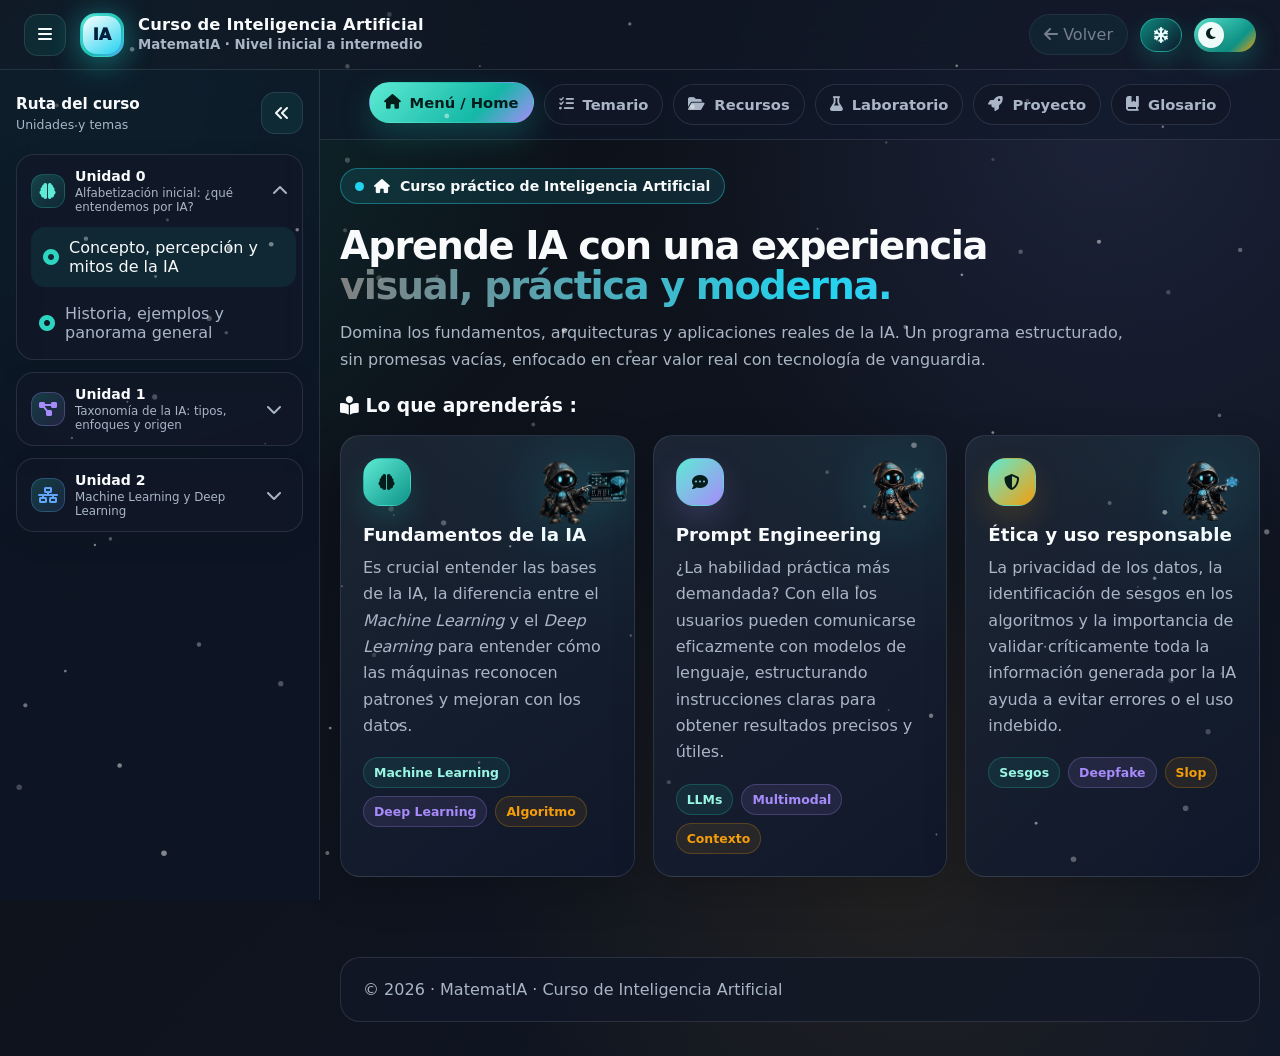
==== commit 76a994c9: "06-10..2026 glosary" ====
--- a/index.html
+++ b/index.html
@@ -26,6 +26,7 @@
   <link rel="stylesheet" href="assets/css/tema-2-1.css">
   <link rel="stylesheet" href="assets/css/tema-2-2.css">
   <link rel="stylesheet" href="assets/css/tema-2-3.css">
+<link rel="stylesheet" href="assets/css/glosario.css">
   <link rel="stylesheet" href="assets/css/integracion.css">
 
 </head>
@@ -97,6 +98,10 @@
 <i class="fa-solid fa-rocket"></i>
 <span>Proyecto</span>
 </button>
+<button class="nav-pill" data-section="glosario">
+<i class="fa-solid fa-book-bookmark"></i>
+<span>Glosario</span>
+</button>
 </div>
 </nav>
 <section class="hero" id="hero">
@@ -354,6 +359,27 @@
 </div>
 </div>
 </div>
+</div>
+</article>
+<article class="section" id="section-glosario">
+<div class="section-header">
+<div class="eyebrow"><span class="pulse-dot"></span><i class="fa-solid fa-book-bookmark"></i> Glosario</div>
+<h2>Conceptos clave del curso.</h2>
+<p>Busca términos del curso y abre directamente los temas y slides donde aparecen relacionados.</p>
+</div>
+<div class="glossary-toolbar">
+  <label class="glossary-search-shell" for="glossarySearch">
+    <span class="glossary-search-icon"><i class="fa-solid fa-magnifying-glass"></i></span>
+    <input id="glossarySearch" type="search" autocomplete="off" placeholder="Buscar por concepto o palabras de la descripción…" aria-label="Buscar en el glosario"/>
+    <button class="glossary-clear" id="glossaryClear" type="button" aria-label="Limpiar búsqueda" title="Limpiar búsqueda"><i class="fa-solid fa-xmark"></i></button>
+  </label>
+  <span class="glossary-count" id="glossaryCount"><i class="fa-solid fa-book-open"></i>0 conceptos</span>
+</div>
+<div class="glossary-grid" id="glossaryGrid" aria-live="polite"></div>
+<div class="glossary-empty" id="glossaryEmpty" hidden>
+  <i class="fa-solid fa-magnifying-glass"></i>
+  <strong>No encontramos conceptos con esa búsqueda.</strong>
+  <span>Prueba con otra palabra o limpia el filtro.</span>
 </div>
 </article>
 </section>
@@ -1371,5 +1397,6 @@
 <script src="assets/js/tema-2-3.js"></script>
 
 <script src="assets/js/app.js"></script>
+<script src="assets/js/glosario.js"></script>
 </body>
 </html>
--- a/assets/css/glosario.css
+++ b/assets/css/glosario.css
@@ -0,0 +1,249 @@
+/* =========================================================
+   GLOSARIO · sección principal
+   Mantiene las variables visuales del curso y funciona en
+   modo claro / oscuro sin depender de estilos del carrusel.
+   ========================================================= */
+.glossary-toolbar{
+  display:grid;
+  grid-template-columns:minmax(0,1fr) auto;
+  gap:14px;
+  align-items:center;
+  margin:0 0 22px;
+}
+.glossary-search-shell{
+  position:relative;
+  display:flex;
+  align-items:center;
+  min-height:58px;
+  border:1px solid var(--line);
+  border-radius:18px;
+  background:linear-gradient(135deg,color-mix(in srgb,var(--surface) 90%,transparent),color-mix(in srgb,var(--card-2) 88%,transparent));
+  box-shadow:var(--shadow-card);
+  overflow:hidden;
+  transition:var(--transition);
+}
+.glossary-search-shell:focus-within{
+  border-color:rgba(45,212,191,.48);
+  box-shadow:0 0 0 4px rgba(20,184,166,.08),var(--shadow-card);
+  transform:translateY(-1px);
+}
+.glossary-search-icon{
+  width:54px;
+  display:grid;
+  place-items:center;
+  color:var(--accent-text);
+  font-size:1.02rem;
+}
+.glossary-search-shell input{
+  flex:1;
+  min-width:0;
+  border:0;
+  outline:0;
+  color:var(--text);
+  background:transparent;
+  font:inherit;
+  font-size:.98rem;
+  padding:17px 8px 17px 0;
+}
+.glossary-search-shell input::placeholder{color:var(--muted);opacity:.82}
+.glossary-clear{
+  display:none;
+  width:38px;
+  height:38px;
+  margin-right:9px;
+  border:1px solid var(--line);
+  border-radius:12px;
+  color:var(--muted);
+  background:var(--chip);
+  cursor:pointer;
+  transition:var(--transition);
+}
+.glossary-clear.is-visible{display:grid;place-items:center}
+.glossary-clear:hover{color:var(--text);border-color:rgba(45,212,191,.42);transform:rotate(8deg)}
+.glossary-count{
+  display:inline-flex;
+  align-items:center;
+  gap:8px;
+  min-height:44px;
+  padding:0 15px;
+  border-radius:999px;
+  color:var(--accent-text-strong);
+  background:var(--chip);
+  border:1px solid rgba(45,212,191,.19);
+  font-size:.82rem;
+  font-weight:850;
+  white-space:nowrap;
+}
+.glossary-grid{
+  display:grid;
+  grid-template-columns:repeat(2,minmax(0,1fr));
+  gap:20px;
+}
+.glossary-card{
+  position:relative;
+  overflow:hidden;
+  padding:24px;
+  display:flex;
+  flex-direction:column;
+  min-height:360px;
+  background:
+    radial-gradient(circle at 100% 0%,rgba(20,184,166,.12),transparent 26%),
+    linear-gradient(145deg,color-mix(in srgb,var(--card) 96%,transparent),color-mix(in srgb,var(--card-2) 96%,transparent));
+}
+.glossary-card::after{
+  content:"";
+  position:absolute;
+  width:210px;
+  height:210px;
+  right:-110px;
+  bottom:-120px;
+  border-radius:50%;
+  background:radial-gradient(circle,rgba(96,165,250,.10),transparent 68%);
+  pointer-events:none;
+}
+.glossary-card-top{
+  display:flex;
+  align-items:center;
+  justify-content:space-between;
+  gap:12px;
+  margin-bottom:18px;
+}
+.glossary-number{
+  display:grid;
+  place-items:center;
+  width:42px;
+  height:30px;
+  border-radius:10px;
+  color:#031d1a;
+  background:linear-gradient(135deg,var(--teal-200),var(--teal-400));
+  font-size:.75rem;
+  font-weight:950;
+  letter-spacing:.08em;
+  box-shadow:0 8px 22px rgba(20,184,166,.18);
+}
+.glossary-related-count{
+  display:inline-flex;
+  align-items:center;
+  gap:7px;
+  color:var(--muted);
+  font-size:.72rem;
+  font-weight:800;
+}
+.glossary-concept-row{
+  display:grid;
+  grid-template-columns:52px 1fr;
+  gap:14px;
+  align-items:center;
+}
+.glossary-icon{
+  width:52px;
+  height:52px;
+  display:grid;
+  place-items:center;
+  border-radius:17px;
+  color:#041c1a;
+  background:linear-gradient(135deg,var(--teal-200),var(--teal-400),var(--blue));
+  box-shadow:0 14px 32px rgba(20,184,166,.16);
+}
+.glossary-concept-row h3{
+  margin:0;
+  color:var(--text);
+  font-size:clamp(1.25rem,2vw,1.7rem);
+  letter-spacing:-.025em;
+}
+.glossary-description{
+  margin:17px 0 21px;
+  color:var(--muted);
+  line-height:1.7;
+  font-size:.92rem;
+}
+.glossary-related-block{
+  margin-top:auto;
+  padding-top:17px;
+  border-top:1px solid var(--line);
+}
+.glossary-related-heading{
+  display:flex;
+  align-items:center;
+  gap:9px;
+  margin-bottom:11px;
+  color:var(--text);
+  font-size:.82rem;
+}
+.glossary-related-heading i{color:var(--accent-text)}
+.glossary-related-list{display:grid;gap:9px}
+.glossary-related-link{
+  width:100%;
+  display:grid;
+  grid-template-columns:minmax(0,1fr) auto;
+  gap:10px;
+  align-items:center;
+  padding:11px 12px;
+  border:1px solid var(--line);
+  border-radius:14px;
+  text-align:left;
+  color:var(--text);
+  background:color-mix(in srgb,var(--surface) 86%,transparent);
+  cursor:pointer;
+  transition:var(--transition);
+}
+.glossary-related-link:hover:not(:disabled){
+  transform:translateX(4px);
+  border-color:rgba(45,212,191,.38);
+  background:var(--chip);
+  box-shadow:0 10px 24px rgba(0,0,0,.09);
+}
+.glossary-related-link.is-unavailable{opacity:.48;cursor:not-allowed}
+.glossary-related-path{
+  min-width:0;
+  display:flex;
+  align-items:center;
+  gap:7px;
+  flex-wrap:wrap;
+}
+.glossary-related-path span{
+  display:inline-flex;
+  align-items:center;
+  gap:6px;
+  min-width:0;
+  color:var(--muted);
+  font-size:.74rem;
+  line-height:1.35;
+}
+.glossary-related-path span i{color:var(--accent-text);font-size:.68rem}
+.glossary-related-path .glossary-related-slide{color:var(--text);font-weight:850}
+.glossary-path-arrow{color:color-mix(in srgb,var(--muted) 65%,transparent);font-size:.58rem}
+.glossary-open-label{
+  display:inline-flex;
+  align-items:center;
+  justify-content:center;
+  padding:6px 9px;
+  border-radius:999px;
+  color:var(--accent-text-strong);
+  background:var(--chip);
+  font-size:.68rem;
+  font-weight:900;
+  white-space:nowrap;
+}
+.glossary-empty{
+  margin-top:18px;
+  padding:42px 24px;
+  border:1px dashed var(--line);
+  border-radius:20px;
+  text-align:center;
+  color:var(--muted);
+  background:color-mix(in srgb,var(--surface) 68%,transparent);
+}
+.glossary-empty i{display:block;margin-bottom:12px;color:var(--accent-text);font-size:2rem}
+.glossary-empty strong{display:block;color:var(--text);font-size:1.05rem;margin-bottom:5px}
+.glossary-no-related{color:var(--muted);font-size:.8rem}
+@media(max-width:880px){.glossary-grid{grid-template-columns:1fr}}
+@media(max-width:640px){
+  .glossary-toolbar{grid-template-columns:1fr}
+  .glossary-count{justify-self:start}
+  .glossary-card{padding:19px}
+  .glossary-related-link{grid-template-columns:1fr}
+  .glossary-open-label{justify-self:start}
+  .glossary-path-arrow{display:none}
+  .glossary-related-path{display:grid;gap:5px}
+}
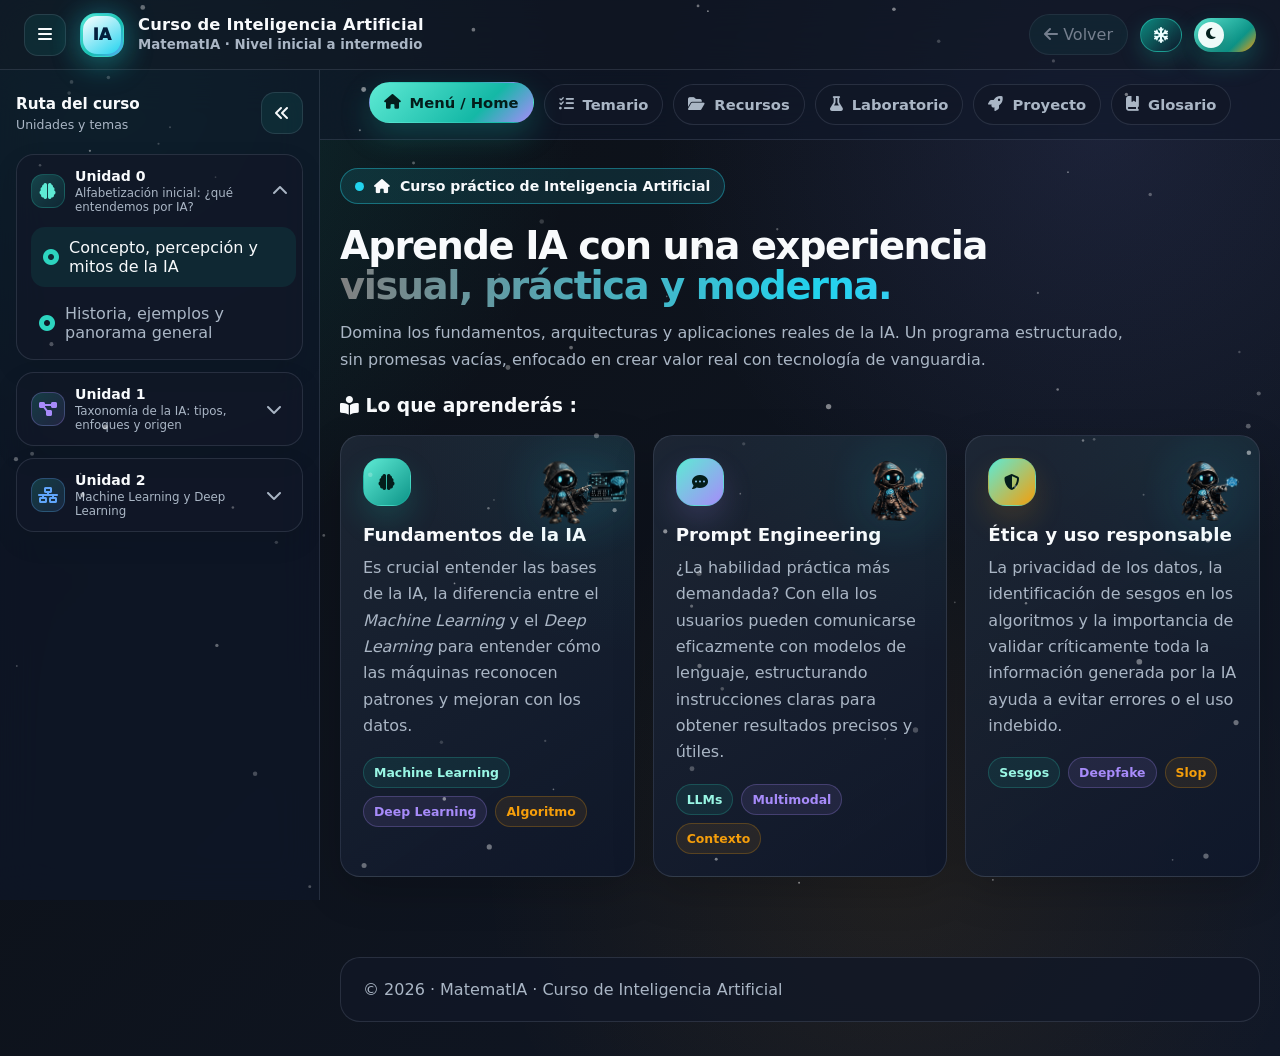
==== commit 1aa4e237: "12-10-2026 videos Trabajo-IA" ====
--- a/index.html
+++ b/index.html
@@ -269,8 +269,8 @@
 <div class="left">
 <i class="fa-solid fa-file-pdf icon"></i>
 <div>
-<strong>Guía rápida de IA</strong>
-<small>Documento introductorio en PDF</small>
+<strong>Guías de IA y documentos de apoyo</strong>
+<small>Documentos introductorios en PDF</small>
 </div>
 </div>
 <i class="fa-solid fa-arrow-up-right-from-square arrow"></i>
@@ -305,6 +305,11 @@
 </div>
 <i class="fa-solid fa-arrow-up-right-from-square arrow"></i>
 </a>
+</div>
+<br><br>
+<div class="resource-list">
+<iframe src="https://docs.google.com/presentation/d/e/2PACX-1vTVU7SinltUIR1GFWKNScu4W_CaeIns4Q8ChHxjxMRLTpxmz1JZA0iUpyRzsWIgVJFggvfFVxFEW6qA/pubembed?start=true&loop=false&delayms=60000" frameborder="0" width="512" height="300" allowfullscreen="true" mozallowfullscreen="true" webkitallowfullscreen="true"></iframe>
+<iframe src="https://drive.google.com/file/d/1ATMaPYrkJhG25RTfyKFzjGUIChR4qazJ/preview" width="512" height="300"></iframe>
 </div>
 </article>
 <article class="section" id="section-laboratorio">
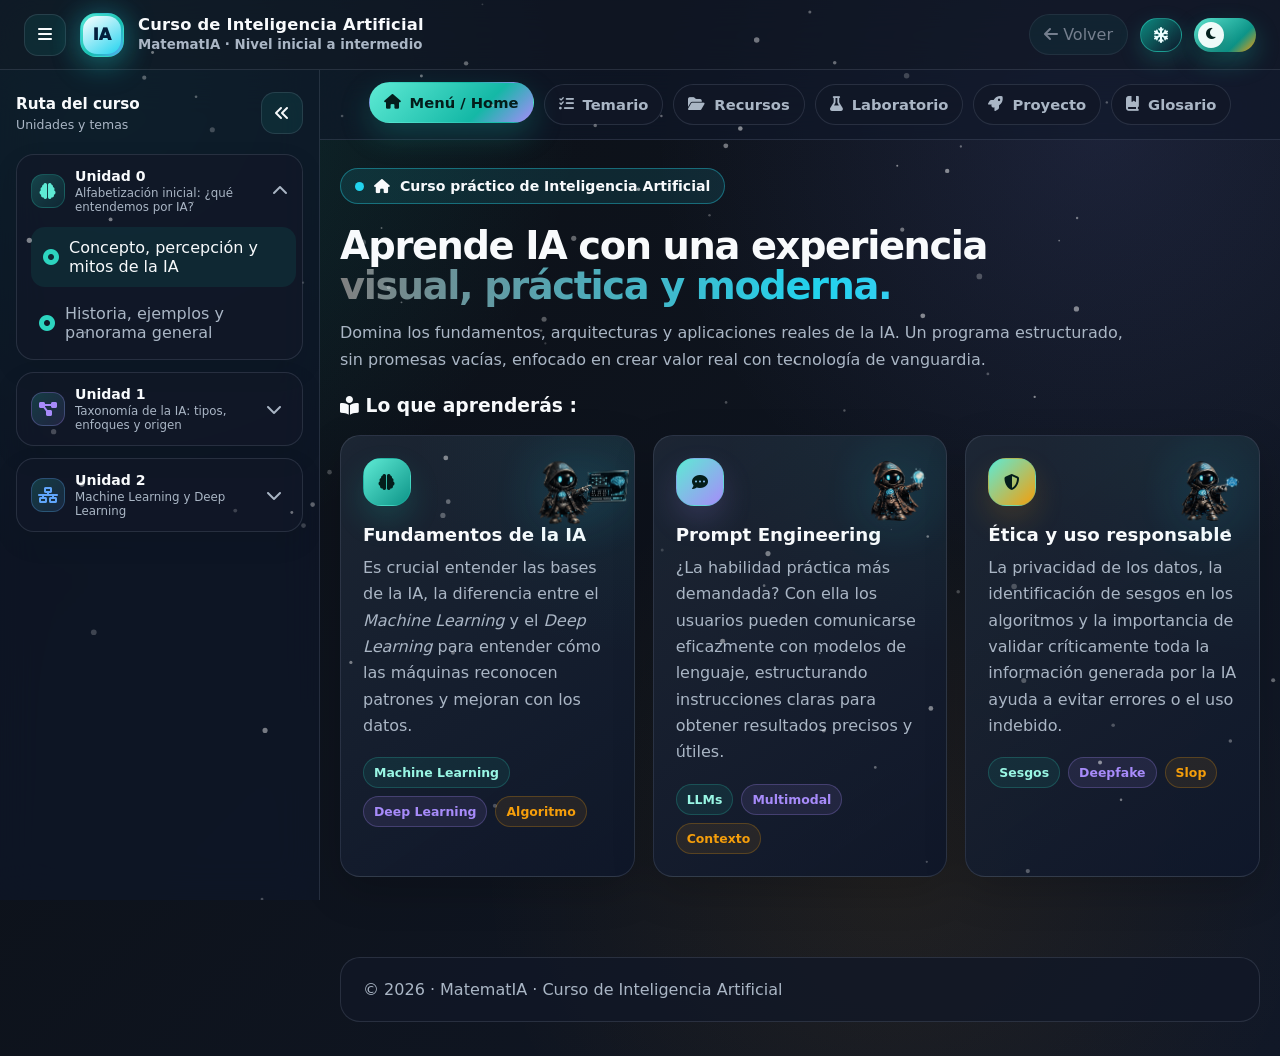
==== commit 73c84cb3: "12-10-2026 Videos Trabajo-IA-2" ====
--- a/index.html
+++ b/index.html
@@ -308,8 +308,8 @@
 </div>
 <br><br>
 <div class="resource-list">
-<iframe src="https://docs.google.com/presentation/d/e/2PACX-1vTVU7SinltUIR1GFWKNScu4W_CaeIns4Q8ChHxjxMRLTpxmz1JZA0iUpyRzsWIgVJFggvfFVxFEW6qA/pubembed?start=true&loop=false&delayms=60000" frameborder="0" width="512" height="300" allowfullscreen="true" mozallowfullscreen="true" webkitallowfullscreen="true"></iframe>
-<iframe src="https://drive.google.com/file/d/1ATMaPYrkJhG25RTfyKFzjGUIChR4qazJ/preview" width="512" height="300"></iframe>
+<iframe src="https://docs.google.com/presentation/d/e/2PACX-1vTVU7SinltUIR1GFWKNScu4W_CaeIns4Q8ChHxjxMRLTpxmz1JZA0iUpyRzsWIgVJFggvfFVxFEW6qA/pubembed?start=true&loop=false&delayms=60000" frameborder="0" width="430" height="250" allowfullscreen="true" mozallowfullscreen="true" webkitallowfullscreen="true"></iframe>
+<iframe src="https://drive.google.com/file/d/1ATMaPYrkJhG25RTfyKFzjGUIChR4qazJ/preview" width="430" height="250"></iframe>
 </div>
 </article>
 <article class="section" id="section-laboratorio">
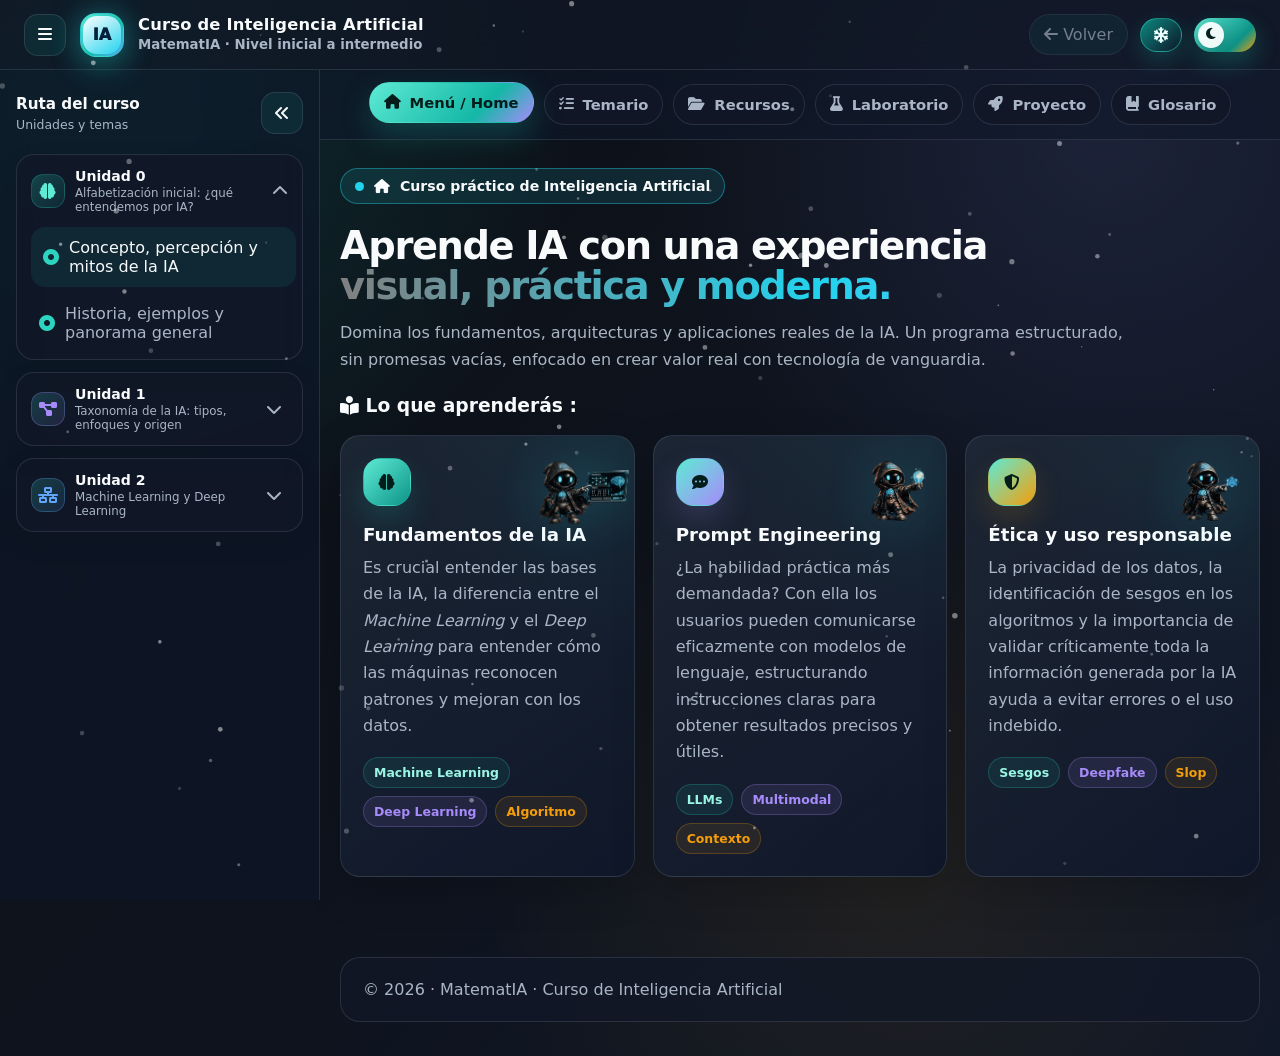
==== commit bc19e8fa: "12-10-2026 Video Trabajo-IA-3" ====
--- a/index.html
+++ b/index.html
@@ -308,8 +308,8 @@
 </div>
 <br><br>
 <div class="resource-list">
-<iframe src="https://docs.google.com/presentation/d/e/2PACX-1vTVU7SinltUIR1GFWKNScu4W_CaeIns4Q8ChHxjxMRLTpxmz1JZA0iUpyRzsWIgVJFggvfFVxFEW6qA/pubembed?start=true&loop=false&delayms=60000" frameborder="0" width="430" height="250" allowfullscreen="true" mozallowfullscreen="true" webkitallowfullscreen="true"></iframe>
-<iframe src="https://drive.google.com/file/d/1ATMaPYrkJhG25RTfyKFzjGUIChR4qazJ/preview" width="430" height="250"></iframe>
+<iframe src="https://docs.google.com/presentation/d/e/2PACX-1vTVU7SinltUIR1GFWKNScu4W_CaeIns4Q8ChHxjxMRLTpxmz1JZA0iUpyRzsWIgVJFggvfFVxFEW6qA/pubembed?start=true&loop=false&delayms=60000" frameborder="0" width="340" height="200" allowfullscreen="true" mozallowfullscreen="true" webkitallowfullscreen="true"></iframe>
+<iframe src="https://drive.google.com/file/d/1ATMaPYrkJhG25RTfyKFzjGUIChR4qazJ/preview" width="340" height="200"></iframe>
 </div>
 </article>
 <article class="section" id="section-laboratorio">
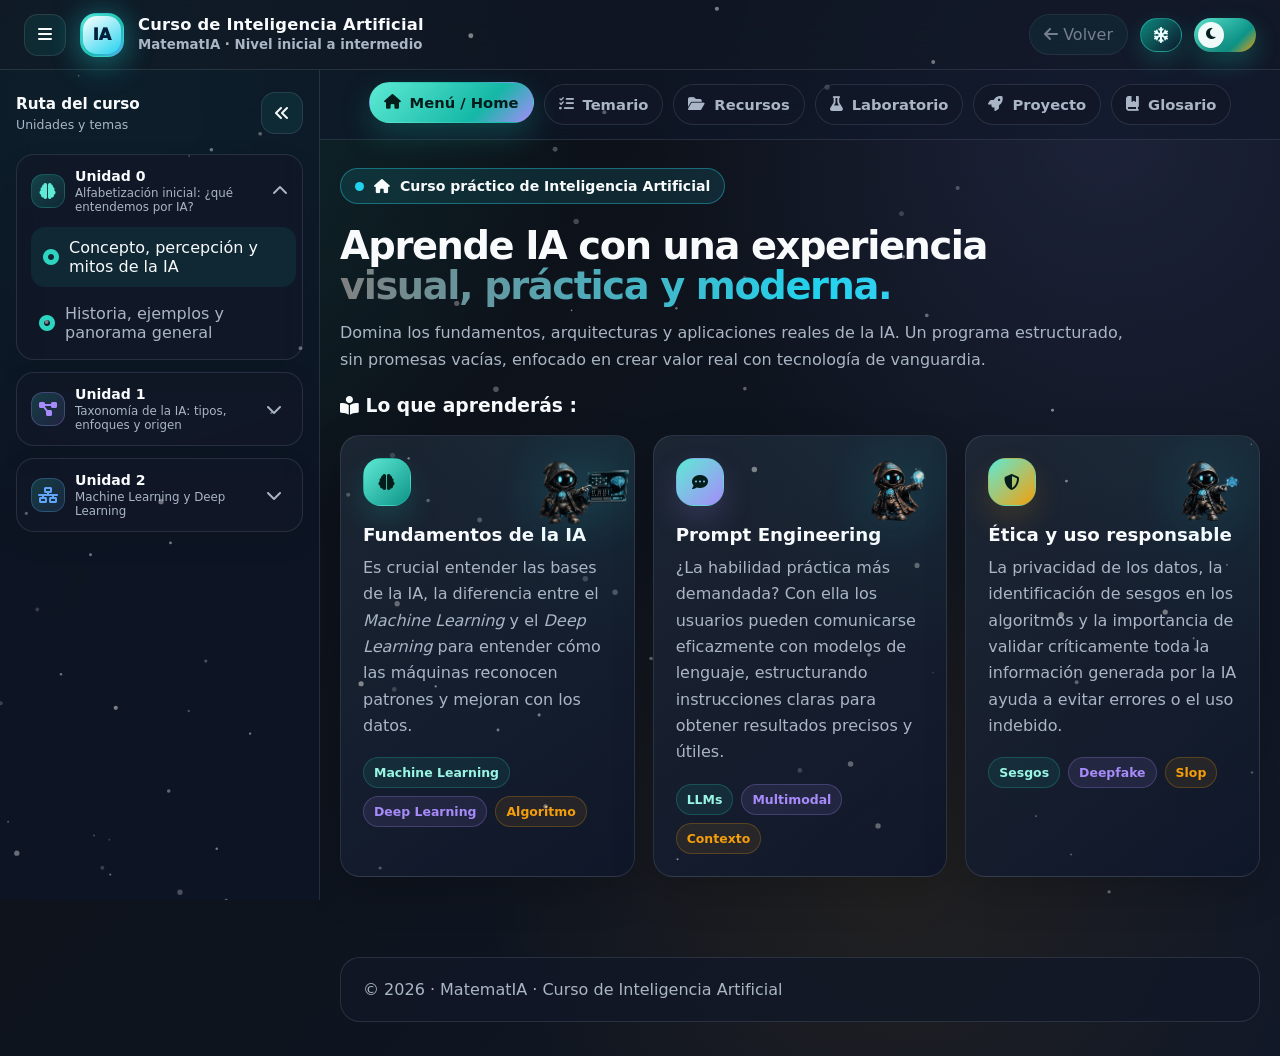
==== commit e89dc35b: "12-10-2026 historia-robotica" ====
--- a/index.html
+++ b/index.html
@@ -1047,6 +1047,7 @@
 <span class="text-sky-400 font-black text-2xl mb-2 block">2025</span>
 <h4 class="text-xl font-bold text-white mb-2">Robótica Autónoma (Embodied AI)</h4>
 <p class="text-gray-400 text-sm">La IA da el salto de las pantallas al mundo físico. Los Modelos Fundacionales Físicos (VLA - Vision-Language-Action) permiten a los robots humanoides e industriales generalizar tareas, aprendiendo a interactuar con su entorno.</p>
+<img alt="" class="w-full h-full object-cover rounded-lg border border-gray-700" src="https://www.jommetalparts.com/wp-content/uploads/automatizacion-industrial-y-robotica.-de-la-mano-con-el-avance-de-la-industria.jpg"/>
 </div>
 </div>
 <div class="timeline-dot order-1 md:order-2 absolute left-0 md:left-1/2 transform translate-x-4 md:-translate-x-1/2 w-10 h-10 rounded-full bg-gray-900 border-4 border-sky-500 flex items-center justify-center z-20">
